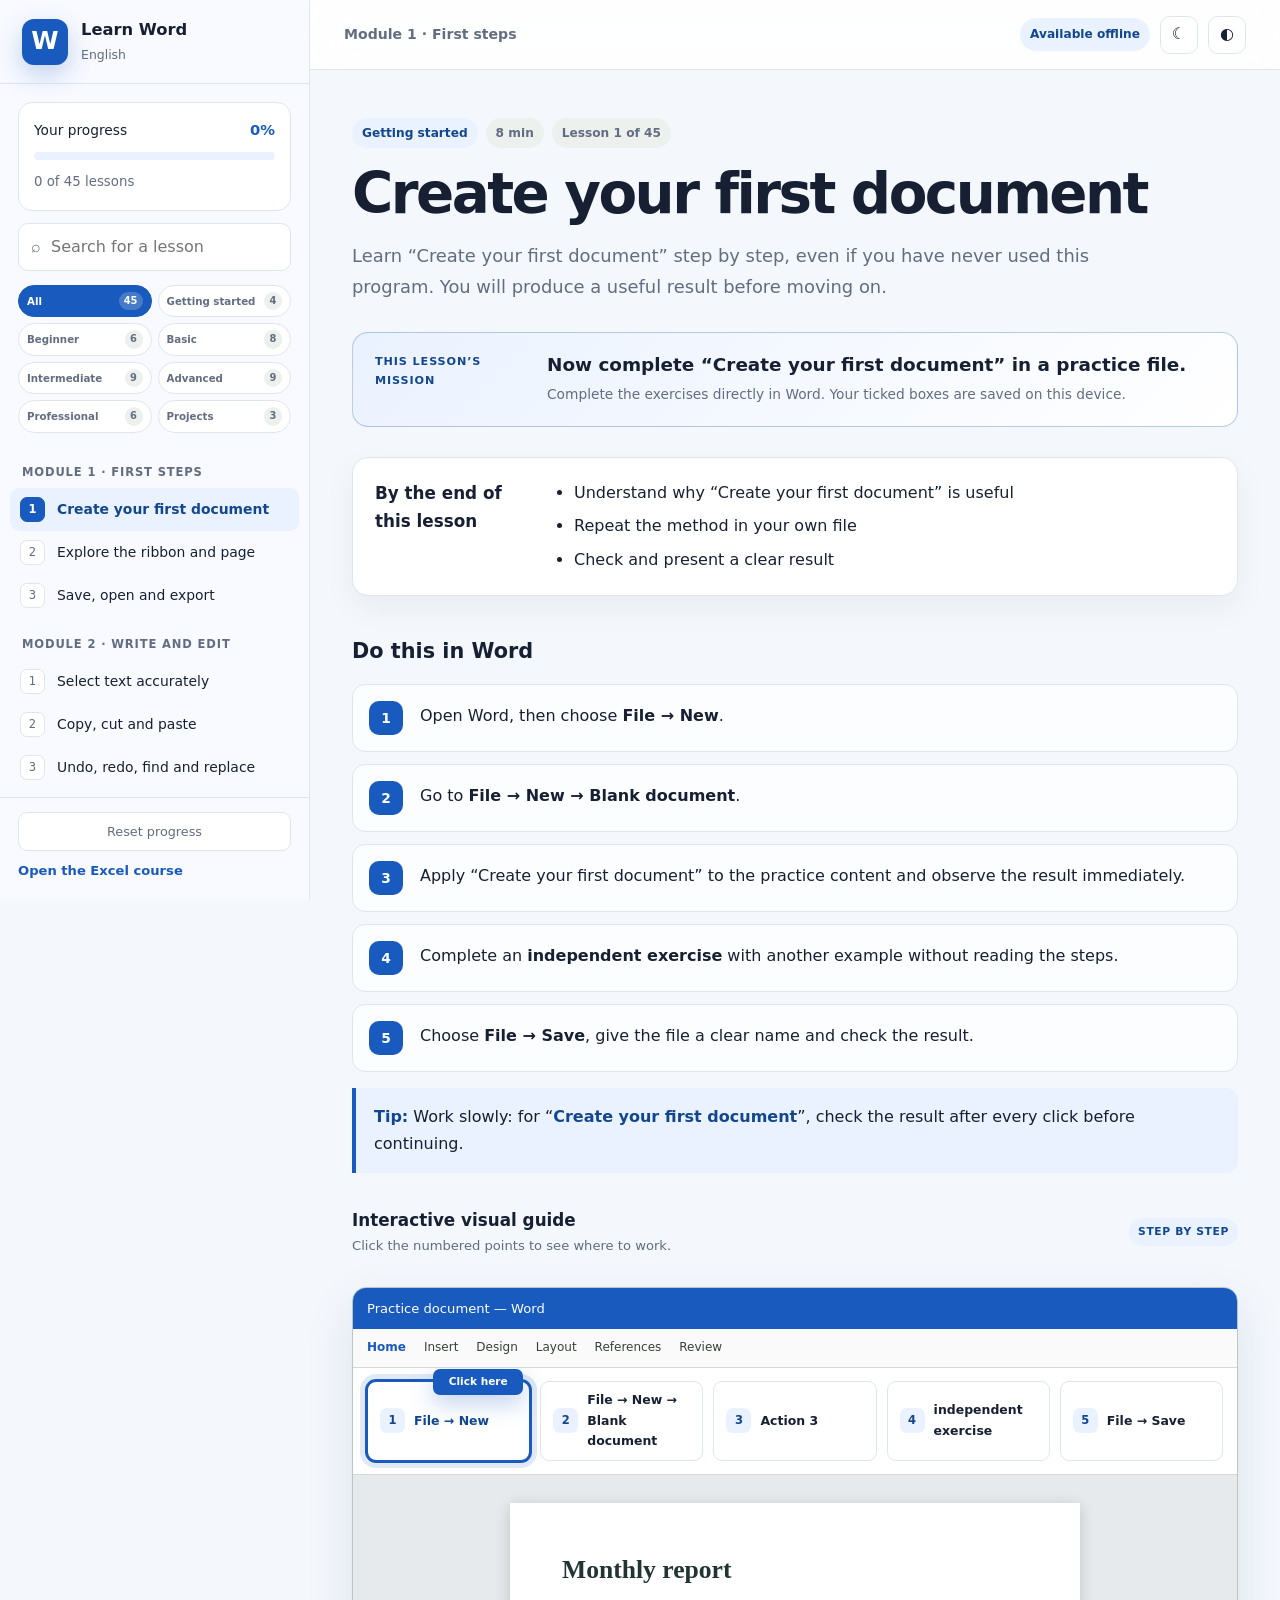
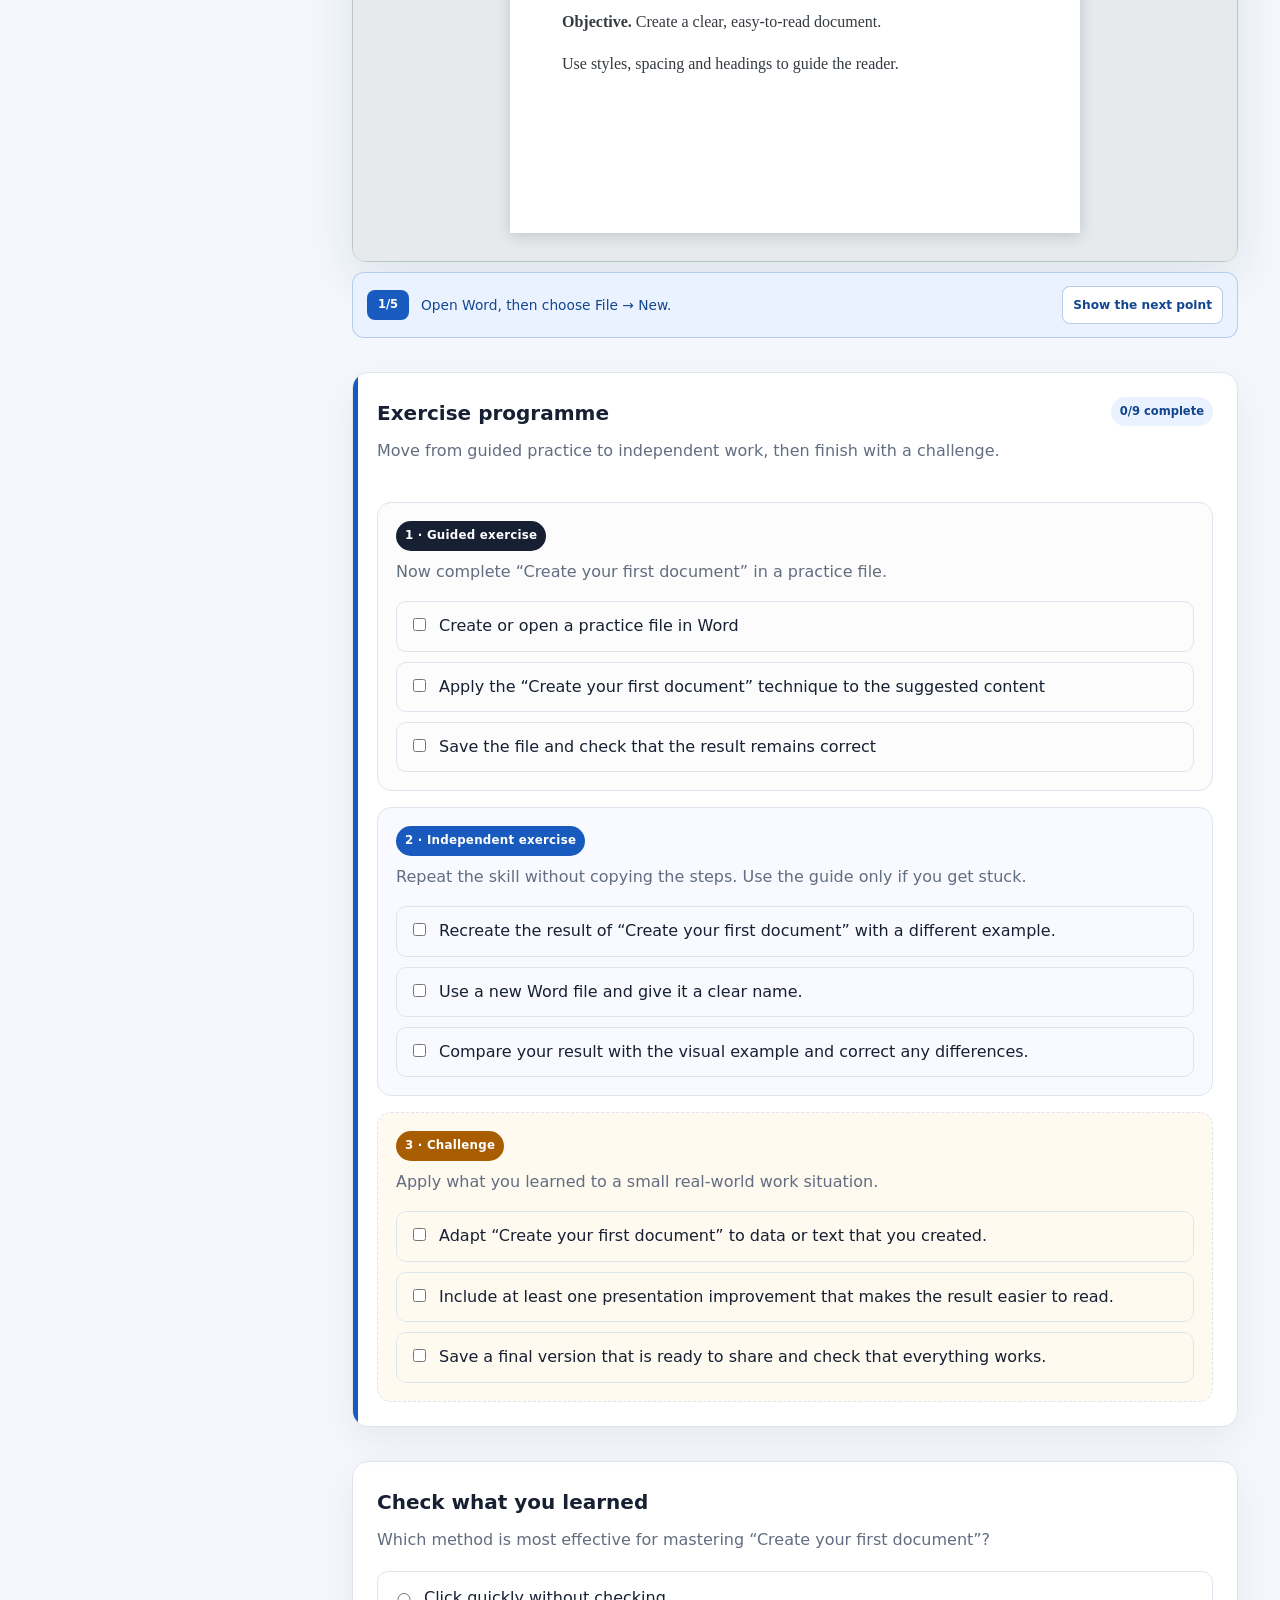
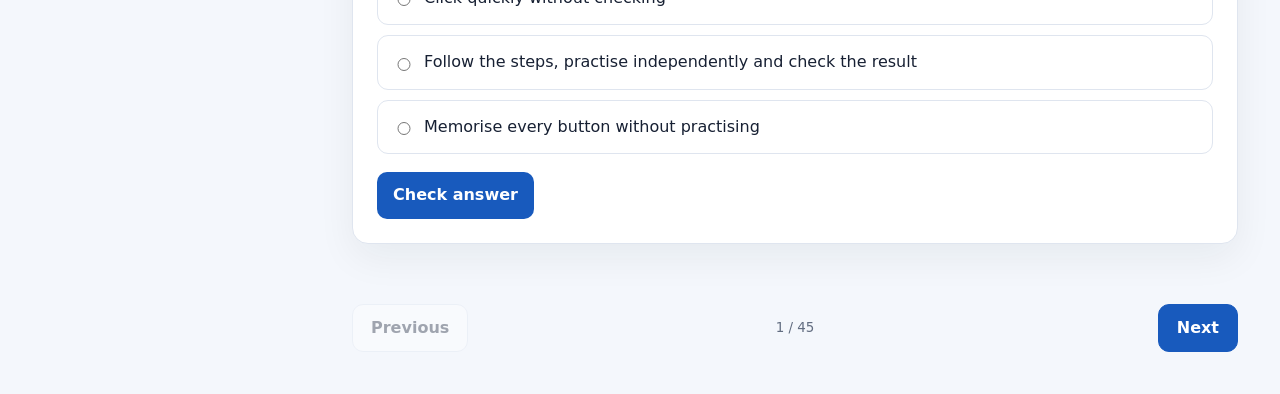
==== en-GB/index.html @ 39ace787 "Publier la formation Word multilingue sur GitHub Pages" ====
<!doctype html>
<html lang="en-GB" data-theme="word">
<head>
  <meta charset="utf-8">
  <meta name="viewport" content="width=device-width, initial-scale=1">
  <meta name="description" content="A complete interactive Microsoft Word course, from first steps to professional projects, in English.">
  <meta name="theme-color" content="#185abd">
  <title>Learn Word — Complete interactive course</title>
  <script>try{document.documentElement.dataset.colorScheme=localStorage.getItem('office-academy-color-scheme')||(matchMedia('(prefers-color-scheme: dark)').matches?'dark':'light')}catch{document.documentElement.dataset.colorScheme='light'}</script>
  <link rel="icon" type="image/svg+xml" href="data:image/svg+xml,%3Csvg xmlns='http://www.w3.org/2000/svg' viewBox='0 0 64 64'%3E%3Crect width='64' height='64' rx='14' fill='%23185abd'/%3E%3Cpath fill='white' d='M13 14h28v8h10v28H13V14zm9 10 4 17h6l3-11 3 11h6l4-17h-6l-2 11-3-11h-5l-3 11-2-11h-5z'/%3E%3C/svg%3E">
  <link rel="stylesheet" href="styles.css">
</head>
<body>
  <div class="app-shell">
    <aside class="sidebar" id="sidebar" aria-label="Course content">
      <div class="brand">
        <div class="brand-mark" aria-hidden="true">W</div>
        <div><strong>Learn Word</strong><span>English</span></div>
      </div>
      <div class="progress-card">
        <div class="progress-copy"><span>Your progress</span><strong id="progressText">0%</strong></div>
        <div class="progress-track"><span id="progressBar"></span></div>
        <small id="progressCount">0 of 45 lessons</small>
      </div>
      <label class="search-box">
        <span aria-hidden="true">⌕</span>
        <input id="lessonSearch" type="search" placeholder="Search for a lesson" autocomplete="off">
      </label>
      <div class="level-filter" id="levelFilter" aria-label="Filter lessons by level"></div>
      <nav id="courseNav" class="course-nav"></nav>
      <div class="sidebar-footer">
        <button id="resetProgress" class="ghost-button" type="button">Reset progress</button>
        <a href="https://apprendre-excel-multilingue.vercel.app">Open the Excel course</a>
      </div>
    </aside>

    <main class="main">
      <header class="topbar">
        <button id="menuButton" class="icon-button menu-button" type="button" aria-label="Open menu" aria-expanded="false">☰</button>
        <div class="crumb" id="crumb">Module 1</div>
        <div class="top-actions">
          <span class="offline-pill">Available offline</span>
          <button id="themeButton" class="icon-button" type="button" aria-label="Turn on dark mode" title="Turn on dark mode">☾</button>
          <button id="focusButton" class="icon-button" type="button" aria-label="Focus mode" title="Focus mode">◐</button>
        </div>
      </header>

      <article id="lesson" class="lesson" tabindex="-1"></article>

      <footer class="lesson-footer">
        <button id="prevButton" class="nav-button secondary" type="button">Previous</button>
        <div class="lesson-position" id="lessonPosition">1 / 45</div>
        <button id="nextButton" class="nav-button primary" type="button">Next</button>
      </footer>
    </main>
  </div>

  <div class="scrim" id="scrim"></div>
  <dialog id="imageDialog" class="image-dialog">
    <button id="closeImage" class="dialog-close" type="button" aria-label="Close">×</button>
    <img id="dialogImage" alt="">
    <p id="dialogCaption"></p>
  </dialog>
  <div id="toast" class="toast" role="status" aria-live="polite"></div>

  <script src="ui.js"></script>
  <script src="course-data.js"></script>
  <script src="app.js"></script>
</body>
</html>
---- en-GB/styles.css ----
:root {
  --accent: #107c41;
  --accent-dark: #0b5d31;
  --accent-soft: #e9f6ef;
  --accent-rgb: 16, 124, 65;
  --ink: #17211b;
  --muted: #647067;
  --line: #dde5df;
  --paper: #ffffff;
  --canvas: #f3f7f4;
  --sidebar: #f8faf8;
  --danger: #b42318;
  --warning: #a15c00;
  --shadow: 0 18px 50px rgba(24, 48, 32, .10);
}

html[data-theme="word"] {
  --accent: #185abd;
  --accent-dark: #12478f;
  --accent-soft: #eaf2ff;
  --accent-rgb: 24, 90, 189;
  --ink: #172033;
  --muted: #626d81;
  --line: #dfe5ef;
  --canvas: #f4f7fc;
  --sidebar: #f8faff;
  --shadow: 0 18px 50px rgba(24, 55, 96, .10);
}

html[data-color-scheme="dark"] {
  color-scheme: dark;
  --accent: #35c77a;
  --accent-dark: #8aefb6;
  --accent-soft: #173b28;
  --accent-rgb: 53, 199, 122;
  --ink: #f2f8f4;
  --muted: #b8c8be;
  --line: #35483c;
  --paper: #17221b;
  --canvas: #0c1410;
  --sidebar: #111b15;
  --danger: #ff958d;
  --warning: #ffc56f;
  --shadow: 0 18px 50px rgba(0, 0, 0, .34);
}

html[data-theme="word"][data-color-scheme="dark"] {
  --accent: #69a8ff;
  --accent-dark: #b6d4ff;
  --accent-soft: #172f52;
  --accent-rgb: 105, 168, 255;
  --ink: #f4f7ff;
  --muted: #bdc8dc;
  --line: #354158;
  --paper: #171e2b;
  --canvas: #0c111b;
  --sidebar: #111725;
}

* { box-sizing: border-box; }
html { font-size: 16px; scroll-behavior: smooth; }
body {
  margin: 0;
  color: var(--ink);
  background: var(--canvas);
  font: 400 1rem/1.65 "Segoe UI", system-ui, -apple-system, sans-serif;
}
button, input { font: inherit; }
button, a { -webkit-tap-highlight-color: transparent; }
button:focus-visible, a:focus-visible, input:focus-visible, [tabindex]:focus-visible {
  outline: 3px solid rgba(var(--accent-rgb), .28);
  outline-offset: 3px;
}

.app-shell { min-height: 100vh; display: block; }
.sidebar {
  position: fixed; inset: 0 auto 0 0; z-index: 30;
  width: 310px; display: flex; flex-direction: column;
  border-right: 1px solid var(--line); background: var(--sidebar);
}
.brand { height: 84px; padding: 18px 22px; display: flex; align-items: center; gap: 13px; border-bottom: 1px solid var(--line); }
.brand-mark { width: 46px; height: 46px; border-radius: 12px; display: grid; place-items: center; color: #fff; background: var(--accent); font-size: 1.55rem; font-weight: 800; box-shadow: 0 10px 26px rgba(var(--accent-rgb), .24); }
.brand strong, .brand span { display: block; }
.brand strong { font-size: 1.02rem; }
.brand span { margin-top: 1px; color: var(--muted); font-size: .78rem; }
.progress-card { margin: 18px 18px 12px; padding: 15px; border: 1px solid var(--line); border-radius: 14px; background: var(--paper); }
.progress-copy { display: flex; align-items: center; justify-content: space-between; gap: 12px; font-size: .86rem; }
.progress-copy strong { color: var(--accent); font-size: .92rem; }
.progress-track { height: 8px; overflow: hidden; margin: 10px 0 8px; border-radius: 999px; background: var(--accent-soft); }
.progress-track span { display: block; width: 0; height: 100%; border-radius: inherit; background: linear-gradient(90deg, var(--accent), #4cc681); transition: width .35s ease; }
html[data-theme="word"] .progress-track span { background: linear-gradient(90deg, var(--accent), #5aa3ff); }
.progress-card small { color: var(--muted); }
.search-box { margin: 0 18px 12px; display: flex; align-items: center; gap: 8px; padding: 9px 12px; border: 1px solid var(--line); border-radius: 10px; background: var(--paper); color: var(--muted); }
.search-box:focus-within { border-color: var(--accent); box-shadow: 0 0 0 3px rgba(var(--accent-rgb), .10); }
.search-box input { min-width: 0; width: 100%; border: 0; outline: 0; background: transparent; color: var(--ink); }
.level-filter { flex: 0 0 auto; display: grid; grid-template-columns: repeat(2, minmax(0, 1fr)); gap: 6px; margin: 0 18px 10px; padding: 2px 0 6px; }
.level-chip { min-width: 0; display: inline-flex; align-items: center; justify-content: space-between; gap: 5px; padding: 6px 8px; border: 1px solid var(--line); border-radius: 999px; background: var(--paper); color: var(--muted); cursor: pointer; font-size: .64rem; font-weight: 800; white-space: nowrap; }
.level-chip span { min-width: 18px; padding: 1px 5px; border-radius: 999px; background: #edf1ee; text-align: center; font-size: .62rem; }
.level-chip.active { border-color: var(--accent); background: var(--accent); color: #fff; }
.level-chip.active span { background: rgba(255,255,255,.2); color: #fff; }
.course-nav { flex: 1 1 auto; min-height: 0; overflow-y: auto; padding: 0 10px 20px; scrollbar-width: thin; }
.module-group { margin: 6px 0 10px; }
.module-title { padding: 8px 12px 6px; color: var(--muted); font-size: .72rem; font-weight: 800; letter-spacing: .075em; text-transform: uppercase; }
.lesson-link { width: 100%; display: grid; grid-template-columns: 28px 1fr auto; align-items: center; gap: 9px; padding: 9px 10px; border: 0; border-radius: 9px; background: transparent; color: var(--ink); cursor: pointer; text-align: left; font-size: .87rem; }
.lesson-link:hover { background: rgba(var(--accent-rgb), .07); }
.lesson-link.active { background: var(--accent-soft); color: var(--accent-dark); font-weight: 700; }
.lesson-num { width: 25px; height: 25px; display: grid; place-items: center; border: 1px solid var(--line); border-radius: 7px; background: var(--paper); color: var(--muted); font-size: .72rem; }
.lesson-link.active .lesson-num { border-color: var(--accent); background: var(--accent); color: #fff; }
.lesson-check { color: var(--accent); font-weight: 800; }
.sidebar-footer { margin-top: auto; padding: 14px 18px 18px; display: grid; gap: 9px; border-top: 1px solid var(--line); background: var(--sidebar); }
.sidebar-footer a { color: var(--accent); font-size: .82rem; font-weight: 700; text-decoration: none; }
.ghost-button { width: 100%; padding: 8px 10px; border: 1px solid var(--line); border-radius: 9px; background: var(--paper); color: var(--muted); cursor: pointer; font-size: .8rem; }
.ghost-button:hover { color: var(--danger); border-color: #f2bbb6; }

.main { min-width: 0; margin-left: 310px; }
.topbar { position: sticky; top: 0; z-index: 20; height: 70px; display: flex; align-items: center; justify-content: space-between; padding: 0 34px; border-bottom: 1px solid rgba(221,229,223,.9); background: rgba(255,255,255,.88); backdrop-filter: blur(18px); }
.crumb { color: var(--muted); font-size: .88rem; font-weight: 700; }
.top-actions { display: flex; align-items: center; gap: 10px; }
.offline-pill { padding: 6px 10px; border-radius: 999px; color: var(--accent-dark); background: var(--accent-soft); font-size: .76rem; font-weight: 700; }
.icon-button { width: 38px; height: 38px; display: grid; place-items: center; border: 1px solid var(--line); border-radius: 10px; background: var(--paper); color: var(--ink); cursor: pointer; }
.menu-button { display: none; }

.lesson { max-width: 980px; min-height: calc(100vh - 160px); margin: 0 auto; padding: 48px 42px 60px; }
.eyebrow { display: flex; flex-wrap: wrap; align-items: center; gap: 8px; margin-bottom: 16px; }
.tag { display: inline-flex; align-items: center; padding: 5px 10px; border-radius: 999px; background: var(--accent-soft); color: var(--accent-dark); font-size: .76rem; font-weight: 800; }
.tag.neutral { background: #edf1ee; color: var(--muted); }
.lesson h1 { max-width: 800px; margin: 0 0 16px; font-size: clamp(2rem, 4.4vw, 3.65rem); line-height: 1.06; letter-spacing: -.045em; }
.lead { max-width: 780px; margin: 0 0 30px; color: var(--muted); font-size: 1.12rem; line-height: 1.75; }
.mission-card { display: grid; grid-template-columns: 150px 1fr; gap: 22px; align-items: start; margin: 22px 0 30px; padding: 20px 22px; border: 1px solid rgba(var(--accent-rgb), .3); border-radius: 16px; background: linear-gradient(135deg, var(--accent-soft), #fff); }
.mission-card > span { color: var(--accent-dark); font-size: .7rem; font-weight: 900; letter-spacing: .08em; }
.mission-card h2 { margin: 0 0 5px; font-size: 1.15rem; line-height: 1.35; }
.mission-card p { margin: 0; color: var(--muted); font-size: .86rem; }
.learning-card { display: grid; grid-template-columns: 155px 1fr; gap: 24px; margin: 30px 0; padding: 22px; border: 1px solid var(--line); border-radius: 16px; background: var(--paper); box-shadow: 0 12px 32px rgba(20,40,26,.05); }
.learning-card h2, .section-title { margin: 0; font-size: 1.05rem; }
.learning-card ul { margin: 0; padding-left: 20px; }
.learning-card li + li { margin-top: 7px; }
.section { margin-top: 38px; }
.section-title { margin-bottom: 16px; font-size: 1.3rem; }
.steps { display: grid; gap: 12px; }
.step { display: grid; grid-template-columns: 38px 1fr; gap: 13px; align-items: start; padding: 16px; border: 1px solid var(--line); border-radius: 13px; background: rgba(255,255,255,.72); }
.step-number { width: 34px; height: 34px; display: grid; place-items: center; border-radius: 10px; background: var(--accent); color: #fff; font-size: .86rem; font-weight: 800; }
.step p { margin: 2px 0 0; }
.tip { margin-top: 16px; padding: 16px 18px; border-left: 4px solid var(--accent); border-radius: 0 12px 12px 0; background: var(--accent-soft); }
.tip strong { color: var(--accent-dark); }
kbd, code { border-radius: 6px; font-family: Consolas, monospace; font-size: .9em; }
kbd { padding: 3px 7px; border: 1px solid #cfd7d1; border-bottom-width: 2px; background: #fff; }
code { padding: 2px 6px; background: rgba(var(--accent-rgb), .09); color: var(--accent-dark); }

.real-shot { margin: 34px 0 8px; border: 1px solid var(--line); border-radius: 16px; overflow: hidden; background: var(--paper); box-shadow: var(--shadow); }
.shot-header { display: flex; align-items: center; justify-content: space-between; gap: 12px; padding: 12px 15px; border-bottom: 1px solid var(--line); background: #f8faf8; }
.shot-header strong { font-size: .88rem; }
.shot-header span { color: var(--muted); font-size: .72rem; }
.real-shot button { width: 100%; display: block; padding: 24px; border: 0; background: #fff; cursor: zoom-in; }
.real-shot img { display: block; max-width: 100%; max-height: 510px; margin: 0 auto; object-fit: contain; }
.real-shot figcaption { padding: 12px 16px 15px; border-top: 1px solid var(--line); color: var(--muted); font-size: .78rem; }
.real-shot figcaption a { color: var(--accent); }

.office-preview { margin: 30px 0 0; overflow: hidden; border: 1px solid #bcc8bf; border-radius: 14px; background: #fff; box-shadow: var(--shadow); }
.guided-block { margin-top: 34px; }
.guide-heading { display: flex; align-items: center; justify-content: space-between; gap: 16px; margin-bottom: 10px; }
.guide-heading strong, .guide-heading span { display: block; }
.guide-heading strong { font-size: 1.05rem; }
.guide-heading div > span { color: var(--muted); font-size: .82rem; }
.live-badge { flex: 0 0 auto; padding: 5px 9px; border-radius: 999px; background: var(--accent-soft); color: var(--accent-dark); font-size: .67rem; font-weight: 900; letter-spacing: .06em; }
.preview-titlebar { padding: 10px 14px; color: #fff; background: var(--accent); font-size: .82rem; }
.preview-ribbon { display: flex; gap: 18px; padding: 9px 14px; border-bottom: 1px solid #d4d9d5; background: #fafafa; color: #364239; font-size: .75rem; }
.preview-ribbon strong { color: var(--accent); }
.guided-actions { display: flex; gap: 10px; padding: 13px 14px; overflow-x: auto; border-bottom: 1px solid #d4d9d5; background: #fff; }
.guided-actions .guide-target { position: relative; flex: 1 0 150px; min-height: 48px; display: flex; align-items: center; gap: 9px; padding: 8px 12px; border: 1px solid var(--line); border-radius: 9px; background: #fff; color: var(--ink); cursor: pointer; font-size: .78rem; font-weight: 700; text-align: left; }
.guided-actions .guide-target > span { width: 25px; height: 25px; flex: 0 0 auto; display: grid; place-items: center; border-radius: 7px; background: var(--accent-soft); color: var(--accent-dark); font-size: .72rem; font-weight: 900; }
.guide-target.guide-active { z-index: 2; color: var(--accent-dark); font-weight: 900; }
.guide-target.guide-active::before { content: ""; position: absolute; inset: -3px; border: 3px solid var(--accent); border-radius: 11px; box-shadow: 0 0 0 5px rgba(var(--accent-rgb), .13); animation: guidePulse 1.25s ease-in-out infinite; }
.guide-target.guide-active::after { content: attr(data-click-label); position: absolute; z-index: 5; right: 6px; top: -13px; min-width: 76px; padding: 4px 7px; border-radius: 7px; background: var(--accent); color: #fff; font-size: .66rem; font-weight: 800; text-align: center; white-space: nowrap; box-shadow: 0 8px 24px rgba(var(--accent-rgb), .28); }
@keyframes guidePulse { 50% { box-shadow: 0 0 0 10px rgba(var(--accent-rgb), .05); } }
.click-coach { display: grid; grid-template-columns: auto 1fr auto; align-items: center; gap: 12px; margin-top: 10px; padding: 13px 14px; border: 1px solid rgba(var(--accent-rgb), .24); border-radius: 12px; background: var(--accent-soft); }
.coach-count { width: 42px; height: 30px; display: grid; place-items: center; border-radius: 8px; background: var(--accent); color: #fff; font-size: .72rem; font-weight: 900; }
.click-coach p { margin: 0; color: var(--accent-dark); font-size: .86rem; }
.click-coach button { padding: 8px 10px; border: 1px solid rgba(var(--accent-rgb), .3); border-radius: 8px; background: #fff; color: var(--accent-dark); cursor: pointer; font-size: .76rem; font-weight: 800; }
.sheet { display: grid; grid-template-columns: 38px repeat(5, minmax(88px, 1fr)); overflow-x: auto; }
.scene { min-height: 205px; background: #fff; }
.formula-bar { display: grid; grid-template-columns: 42px 1fr; gap: 8px; align-items: center; padding: 8px 12px; border-bottom: 1px solid #dbe2dd; background: #f7f8f7; font: .76rem Consolas, monospace; }
.formula-bar b { color: var(--accent); font-style: italic; }
.chart-scene { padding: 24px; background: linear-gradient(180deg, #fff, #f5f8f6); }
.kpi-row { display: grid; grid-template-columns: repeat(3, 1fr); gap: 10px; margin-bottom: 20px; }
.kpi-row span { padding: 10px; border: 1px solid var(--line); border-radius: 9px; color: var(--muted); font-size: .7rem; }
.kpi-row b { display: block; color: var(--ink); font-size: 1.1rem; }
.mini-chart { height: 110px; display: flex; align-items: end; gap: 14px; padding: 8px 16px 0; border-left: 1px solid #cdd6cf; border-bottom: 1px solid #cdd6cf; }
.mini-chart i { flex: 1; max-width: 70px; border-radius: 6px 6px 0 0; background: linear-gradient(180deg, #4fc17b, var(--accent)); }
.pivot-scene { display: grid; grid-template-columns: 1fr 180px; gap: 20px; padding: 22px; background: #f7f9f7; }
.pivot-grid { display: grid; grid-template-columns: 1fr auto; border: 1px solid var(--line); background: #fff; }
.pivot-grid > * { padding: 8px 10px; border-right: 1px solid var(--line); border-bottom: 1px solid var(--line); font-size: .78rem; }
.pivot-grid b { background: var(--accent-soft); color: var(--accent-dark); }
.field-list, .query-steps { display: grid; align-content: start; gap: 7px; padding: 12px; border: 1px solid var(--line); border-radius: 8px; background: #fff; font-size: .72rem; }
.field-list span, .query-steps span { padding: 5px 7px; border-radius: 5px; background: #f1f4f2; }
.data-scene { display: grid; grid-template-columns: 170px 1fr; }
.data-scene .query-steps { border-width: 0 1px 0 0; border-radius: 0; }
.query-steps .active { background: var(--accent-soft); color: var(--accent-dark); font-weight: 800; }
.cell { min-height: 39px; display: flex; align-items: center; padding: 6px 9px; border-right: 1px solid #dbe2dd; border-bottom: 1px solid #dbe2dd; font-size: .77rem; white-space: nowrap; }
.cell.head, .cell.rowhead { justify-content: center; background: #f2f4f2; color: #5c665f; font-weight: 700; }
.cell.selected { position: relative; outline: 2px solid var(--accent); outline-offset: -2px; background: var(--accent-soft); }
.word-page-wrap { padding: 28px; background: #e7eaed; }
.word-page { max-width: 570px; min-height: 330px; margin: auto; padding: 46px 52px; box-shadow: 0 3px 14px rgba(0,0,0,.16); background: #fff; }
.word-page h3 { margin: 0 0 18px; color: #233; font-family: Georgia, serif; font-size: 1.6rem; }
.word-page p { color: #343a40; font-family: Georgia, serif; }
.word-page h4 { margin: 12px 0 9px; color: #29384b; }
.toc-page p { display: flex; justify-content: space-between; border-bottom: 1px dotted #8d99a8; font-size: .85rem; }
.toc-page small { color: #66758a; }
.doc-columns { display: grid; grid-template-columns: 1fr 1fr; gap: 20px; }
.image-placeholder { height: 105px; display: grid; place-items: center; border: 1px dashed #7792b5; border-radius: 5px; background: #e8f1fc; color: #40658f; font-size: .78rem; }
.visual-page small { display: block; margin-top: 6px; color: #66758a; font-size: .66rem; }
.doc-table { display: grid; grid-template-columns: 1fr 1fr; border: 1px solid #b8c6d7; font-size: .72rem; }
.doc-table > * { padding: 5px; border: 1px solid #d6dfe9; }
.review-page { position: relative; padding-right: 155px; }
.review-page mark { background: #d9ebff; border-bottom: 2px solid #2674c9; }
.comment-bubble { position: absolute; top: 105px; right: 18px; width: 125px; padding: 9px; border-left: 3px solid #d39b00; background: #fff5c9; color: #4f4531; font-size: .65rem; }
.comment-bubble span, .comment-bubble b { display: block; }
.layout-page { position: relative; padding-top: 60px; padding-bottom: 60px; }
.layout-page header, .layout-page footer { position: absolute; left: 52px; right: 52px; color: #63758c; font: .64rem "Segoe UI", sans-serif; }
.layout-page header { top: 24px; padding-bottom: 6px; border-bottom: 1px solid #cdd6e1; }
.layout-page footer { bottom: 24px; text-align: right; }
.form-page label { display: grid; gap: 4px; margin: 10px 0; color: #334155; font: .72rem "Segoe UI", sans-serif; font-weight: 700; }
.form-page label span { padding: 7px 9px; border: 1px solid #b6c3d3; background: #f8fafc; color: #64748b; font-weight: 400; }

.practice-card, .quiz-card { margin-top: 34px; padding: 24px; border: 1px solid var(--line); border-radius: 16px; background: var(--paper); box-shadow: 0 14px 38px rgba(25,42,31,.06); }
.practice-card { position: relative; overflow: hidden; }
.practice-card::before { content: ""; position: absolute; inset: 0 auto 0 0; width: 5px; background: var(--accent); }
.practice-card h2, .quiz-card h2 { margin: 0 0 8px; font-size: 1.25rem; }
.practice-heading { display: flex; align-items: start; justify-content: space-between; gap: 16px; }
.practice-heading p { margin-bottom: 0; }
.practice-heading > strong { flex: 0 0 auto; padding: 5px 9px; border-radius: 999px; background: var(--accent-soft); color: var(--accent-dark); font-size: .72rem; }
.practice-card p, .quiz-card > p { margin: 0 0 16px; color: var(--muted); }
.exercise-program { display: grid; gap: 16px; margin-top: 22px; }
.exercise-group { padding: 18px; border: 1px solid var(--line); border-radius: 14px; background: #fbfcfb; }
.exercise-group.independent { background: color-mix(in srgb, var(--accent-soft) 35%, white); }
.exercise-group.challenge { border-style: dashed; background: #fffaf0; }
.exercise-group.project { border-color: rgba(var(--accent-rgb), .38); background: linear-gradient(135deg, #fff, var(--accent-soft)); }
.exercise-label { display: inline-flex; margin-bottom: 8px; padding: 5px 9px; border-radius: 999px; background: var(--ink); color: #fff; font-size: .74rem; font-weight: 900; letter-spacing: .02em; }
.exercise-group.independent .exercise-label { background: var(--accent); }
.exercise-group.challenge .exercise-label { background: #a85d00; }
.exercise-group.project .exercise-label { background: var(--accent-dark); }
.exercise-group > p { margin: 0; color: var(--muted); }
.task-list { display: grid; gap: 10px; margin-top: 16px; }
.task-list label { display: flex; align-items: flex-start; gap: 10px; padding: 11px 12px; border: 1px solid var(--line); border-radius: 10px; cursor: pointer; }
.task-list input { margin-top: 5px; accent-color: var(--accent); }
.task-list label:has(input:checked) { border-color: rgba(var(--accent-rgb), .35); background: var(--accent-soft); }
.quiz-options { display: grid; gap: 10px; margin: 18px 0; }
.quiz-option { display: grid; grid-template-columns: 22px 1fr; gap: 10px; align-items: center; padding: 13px 14px; border: 1px solid var(--line); border-radius: 11px; cursor: pointer; }
.quiz-option:hover { border-color: rgba(var(--accent-rgb), .45); }
.quiz-option:has(input:checked) { border-color: var(--accent); background: var(--accent-soft); }
.quiz-option input { accent-color: var(--accent); }
.quiz-result { display: none; margin-top: 14px; padding: 13px 15px; border-radius: 10px; }
.quiz-result.show { display: block; }
.quiz-result.correct { background: #e8f7ef; color: #126337; }
.quiz-result.wrong { background: #fff1f0; color: #9b2017; }
.action-button { min-height: 44px; padding: 10px 16px; border: 0; border-radius: 10px; background: var(--accent); color: #fff; cursor: pointer; font-weight: 800; }
.action-button:hover { background: var(--accent-dark); }
.action-button:disabled { cursor: not-allowed; opacity: .45; }
.completion-banner { display: none; align-items: center; gap: 12px; margin-top: 18px; padding: 14px 16px; border: 1px solid rgba(var(--accent-rgb), .25); border-radius: 12px; background: var(--accent-soft); color: var(--accent-dark); font-weight: 700; }
.completion-banner.show { display: flex; }
.course-finish { margin-top: 24px; padding: 22px; display: grid; grid-template-columns: 54px 1fr; gap: 16px; align-items: start; border: 1px solid var(--line); border-radius: 16px; background: #fff; box-shadow: 0 14px 38px rgba(25,42,31,.06); }
.course-finish.complete { border-color: rgba(var(--accent-rgb), .35); background: linear-gradient(135deg, #fff, var(--accent-soft)); }
.finish-icon { width: 50px; height: 50px; display: grid; place-items: center; border-radius: 14px; background: var(--accent-soft); color: var(--accent-dark); font-size: 1.35rem; font-weight: 900; }
.course-finish.complete .finish-icon { background: var(--accent); color: #fff; }
.course-finish h2 { margin: 0 0 4px; font-size: 1.35rem; }
.course-finish p { margin: 0 0 14px; color: var(--muted); }

.lesson-footer { max-width: 980px; margin: 0 auto; padding: 0 42px 42px; display: grid; grid-template-columns: 1fr auto 1fr; align-items: center; gap: 14px; }
.lesson-position { color: var(--muted); font-size: .84rem; text-align: center; }
.nav-button { min-height: 46px; padding: 10px 18px; border-radius: 11px; cursor: pointer; font-weight: 800; }
.nav-button.secondary { justify-self: start; border: 1px solid var(--line); background: var(--paper); color: var(--ink); }
.nav-button.primary { justify-self: end; border: 1px solid var(--accent); background: var(--accent); color: #fff; }
.nav-button:disabled { cursor: not-allowed; opacity: .38; }
.toast { position: fixed; right: 22px; bottom: 22px; z-index: 60; max-width: 340px; padding: 12px 16px; border-radius: 11px; background: #17211b; color: #fff; box-shadow: 0 12px 40px rgba(0,0,0,.22); opacity: 0; transform: translateY(14px); pointer-events: none; transition: .25s ease; }
.toast.show { opacity: 1; transform: translateY(0); }
.scrim { display: none; position: fixed; inset: 0; z-index: 25; background: rgba(13,22,16,.48); }
.image-dialog { width: min(960px, calc(100vw - 28px)); max-height: calc(100vh - 28px); padding: 18px; border: 0; border-radius: 16px; box-shadow: 0 30px 90px rgba(0,0,0,.3); }
.image-dialog::backdrop { background: rgba(0,0,0,.72); backdrop-filter: blur(4px); }
.image-dialog img { display: block; max-width: 100%; max-height: calc(100vh - 120px); margin: auto; object-fit: contain; }
.image-dialog p { margin: 12px 36px 0 4px; color: var(--muted); font-size: .86rem; }
.dialog-close { position: absolute; top: 9px; right: 9px; width: 36px; height: 36px; border: 0; border-radius: 50%; background: #18201b; color: #fff; cursor: pointer; font-size: 1.4rem; }

html[data-color-scheme="dark"] .topbar { border-bottom-color: var(--line); background: color-mix(in srgb, var(--canvas) 88%, transparent); }
html[data-color-scheme="dark"] .level-chip span,
html[data-color-scheme="dark"] .tag.neutral { background: #27342c; color: #d3dfd7; }
html[data-color-scheme="dark"] .mission-card { background: linear-gradient(135deg, var(--accent-soft), var(--paper)); }
html[data-color-scheme="dark"] .step { background: var(--paper); }
html[data-color-scheme="dark"] kbd { border-color: #526158; background: #253129; color: #fff; }
html[data-color-scheme="dark"] .shot-header { background: #202c24; }
html[data-color-scheme="dark"] .exercise-group { background: #1c2820; }
html[data-color-scheme="dark"] .exercise-group.independent { background: color-mix(in srgb, var(--accent-soft) 65%, var(--paper)); }
html[data-color-scheme="dark"] .exercise-group.challenge { background: #302719; }
html[data-color-scheme="dark"] .exercise-group.project,
html[data-color-scheme="dark"] .course-finish { background: linear-gradient(135deg, var(--paper), var(--accent-soft)); }
html[data-color-scheme="dark"] .exercise-label { color: #fff; }
html[data-color-scheme="dark"] .action-button:hover { background: var(--accent); filter: brightness(1.12); }
html[data-color-scheme="dark"] .ghost-button:hover { color: #ffaaa3; border-color: #8e4d48; }
html[data-color-scheme="dark"] .office-preview { color: #17211b; }
html[data-color-scheme="dark"] .office-preview .guided-actions .guide-target,
html[data-color-scheme="dark"] .office-preview .kpi-row b { color: #17211b; }
html[data-theme="word"][data-color-scheme="dark"] .office-preview .guided-actions .guide-target,
html[data-theme="word"][data-color-scheme="dark"] .office-preview .kpi-row b { color: #172033; }
html[data-color-scheme="dark"] .completion-banner { color: var(--accent-dark); }
html[data-color-scheme="dark"] .toast { border: 1px solid #435349; background: #050907; color: #fff; }

body.focus-mode .sidebar { transform: translateX(-100%); }
body.focus-mode .main { margin-left: 0; }

@media (max-width: 920px) {
  .app-shell { display: block; }
  .sidebar { transform: translateX(-102%); transition: transform .25s ease; box-shadow: 12px 0 40px rgba(0,0,0,.18); }
  body.menu-open .sidebar { transform: translateX(0); }
  body.menu-open .scrim { display: block; }
  .main { margin-left: 0; }
  .menu-button { display: grid; }
  .topbar { padding: 0 18px; }
  .lesson { padding: 34px 22px 48px; }
  .lesson-footer { padding: 0 22px 30px; }
}

@media (max-width: 620px) {
  .sidebar { width: min(310px, 90vw); }
  .offline-pill { display: none; }
  .lesson h1 { font-size: 2.25rem; }
  .lead { font-size: 1rem; }
  .learning-card { grid-template-columns: 1fr; gap: 10px; padding: 18px; }
  .mission-card { grid-template-columns: 1fr; gap: 7px; padding: 18px; }
  .practice-card, .quiz-card { padding: 19px; }
  .lesson-footer { grid-template-columns: 1fr 1fr; }
  .lesson-position { grid-column: 1 / -1; grid-row: 1; }
  .nav-button.secondary { grid-column: 1; grid-row: 2; }
  .nav-button.primary { grid-column: 2; grid-row: 2; }
  .word-page-wrap { padding: 14px; }
  .word-page { padding: 30px 24px; }
  .layout-page header, .layout-page footer { left: 24px; right: 24px; }
  .doc-columns { grid-template-columns: 1fr; }
  .review-page { padding-right: 24px; padding-bottom: 118px; }
  .comment-bubble { top: auto; right: 24px; bottom: 24px; width: calc(100% - 48px); }
  .pivot-scene, .data-scene { grid-template-columns: 1fr; }
  .data-scene .query-steps { border-width: 0 0 1px; }
  .kpi-row { grid-template-columns: 1fr; }
  .practice-heading { display: grid; }
  .guide-heading { align-items: flex-start; }
  .click-coach { grid-template-columns: auto 1fr; }
  .click-coach button { grid-column: 1 / -1; }
}

@media (prefers-reduced-motion: reduce) {
  *, *::before, *::after { scroll-behavior: auto !important; transition: none !important; }
}
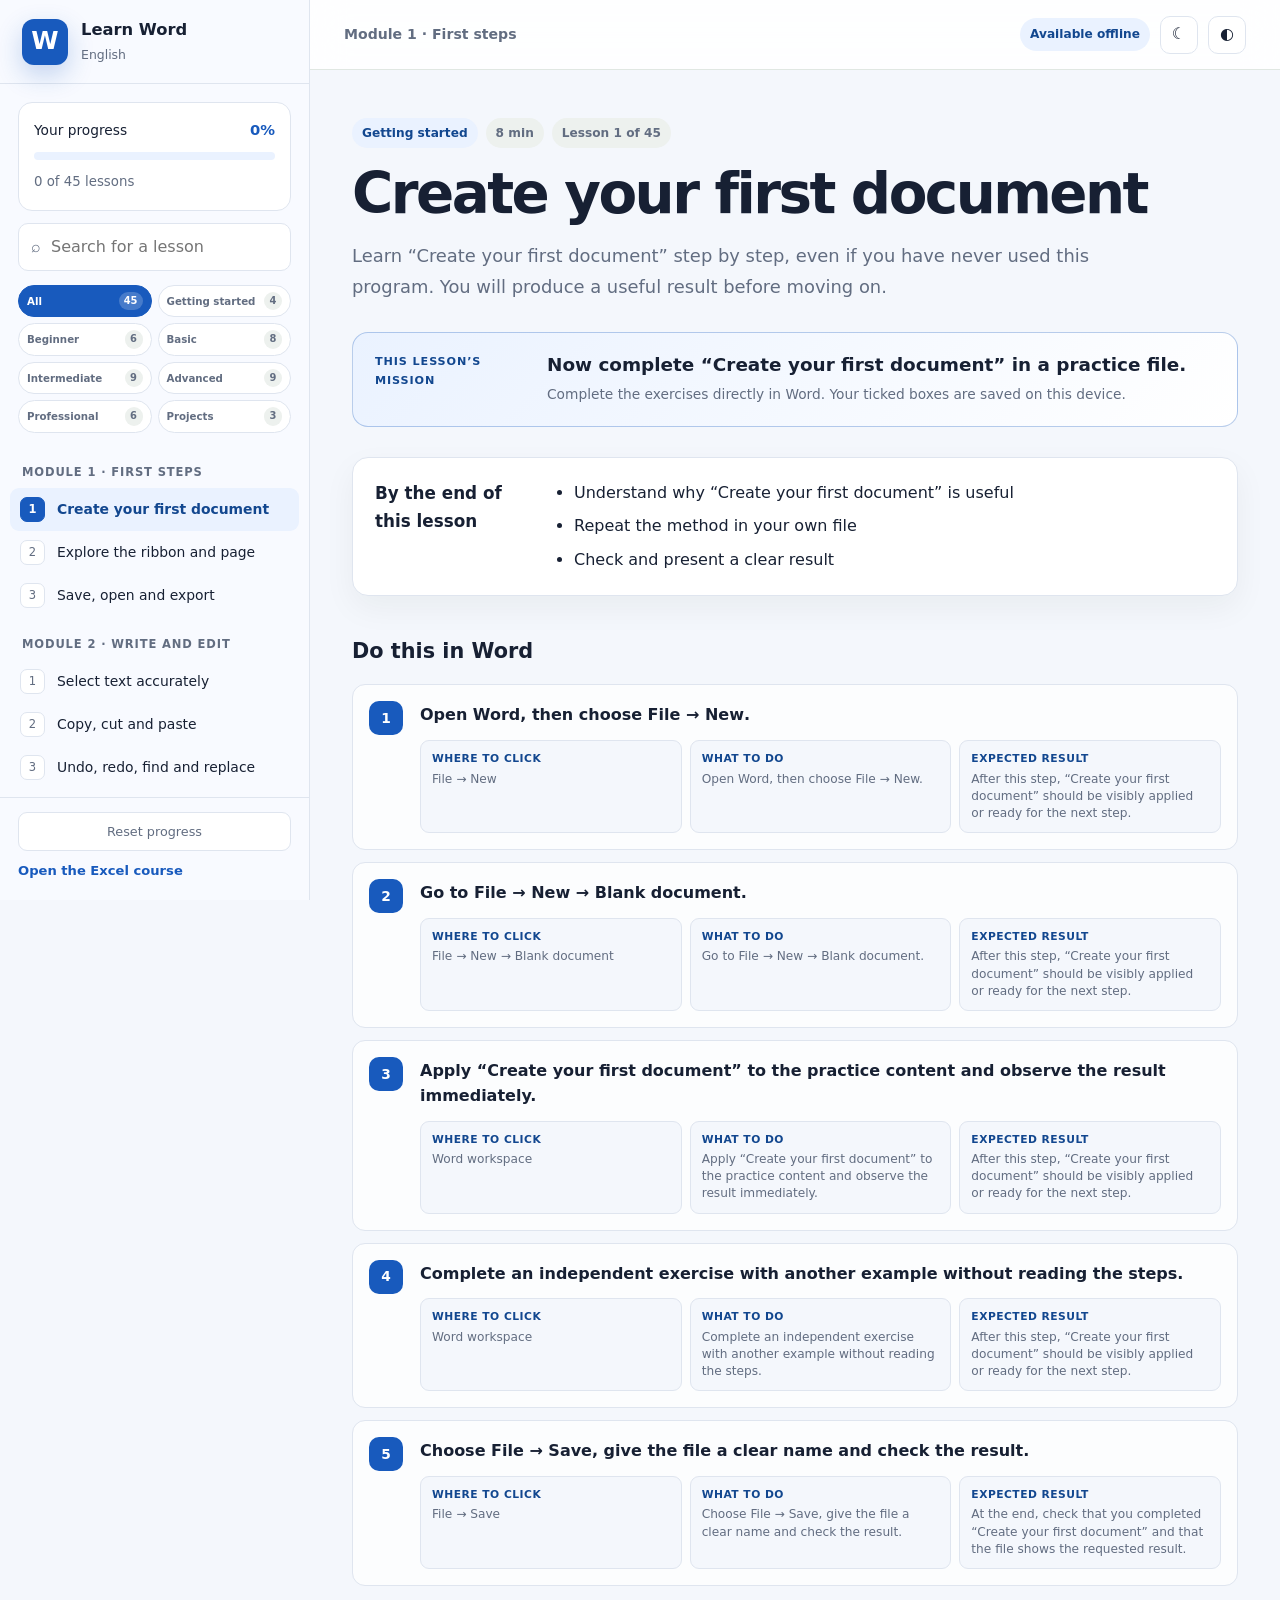
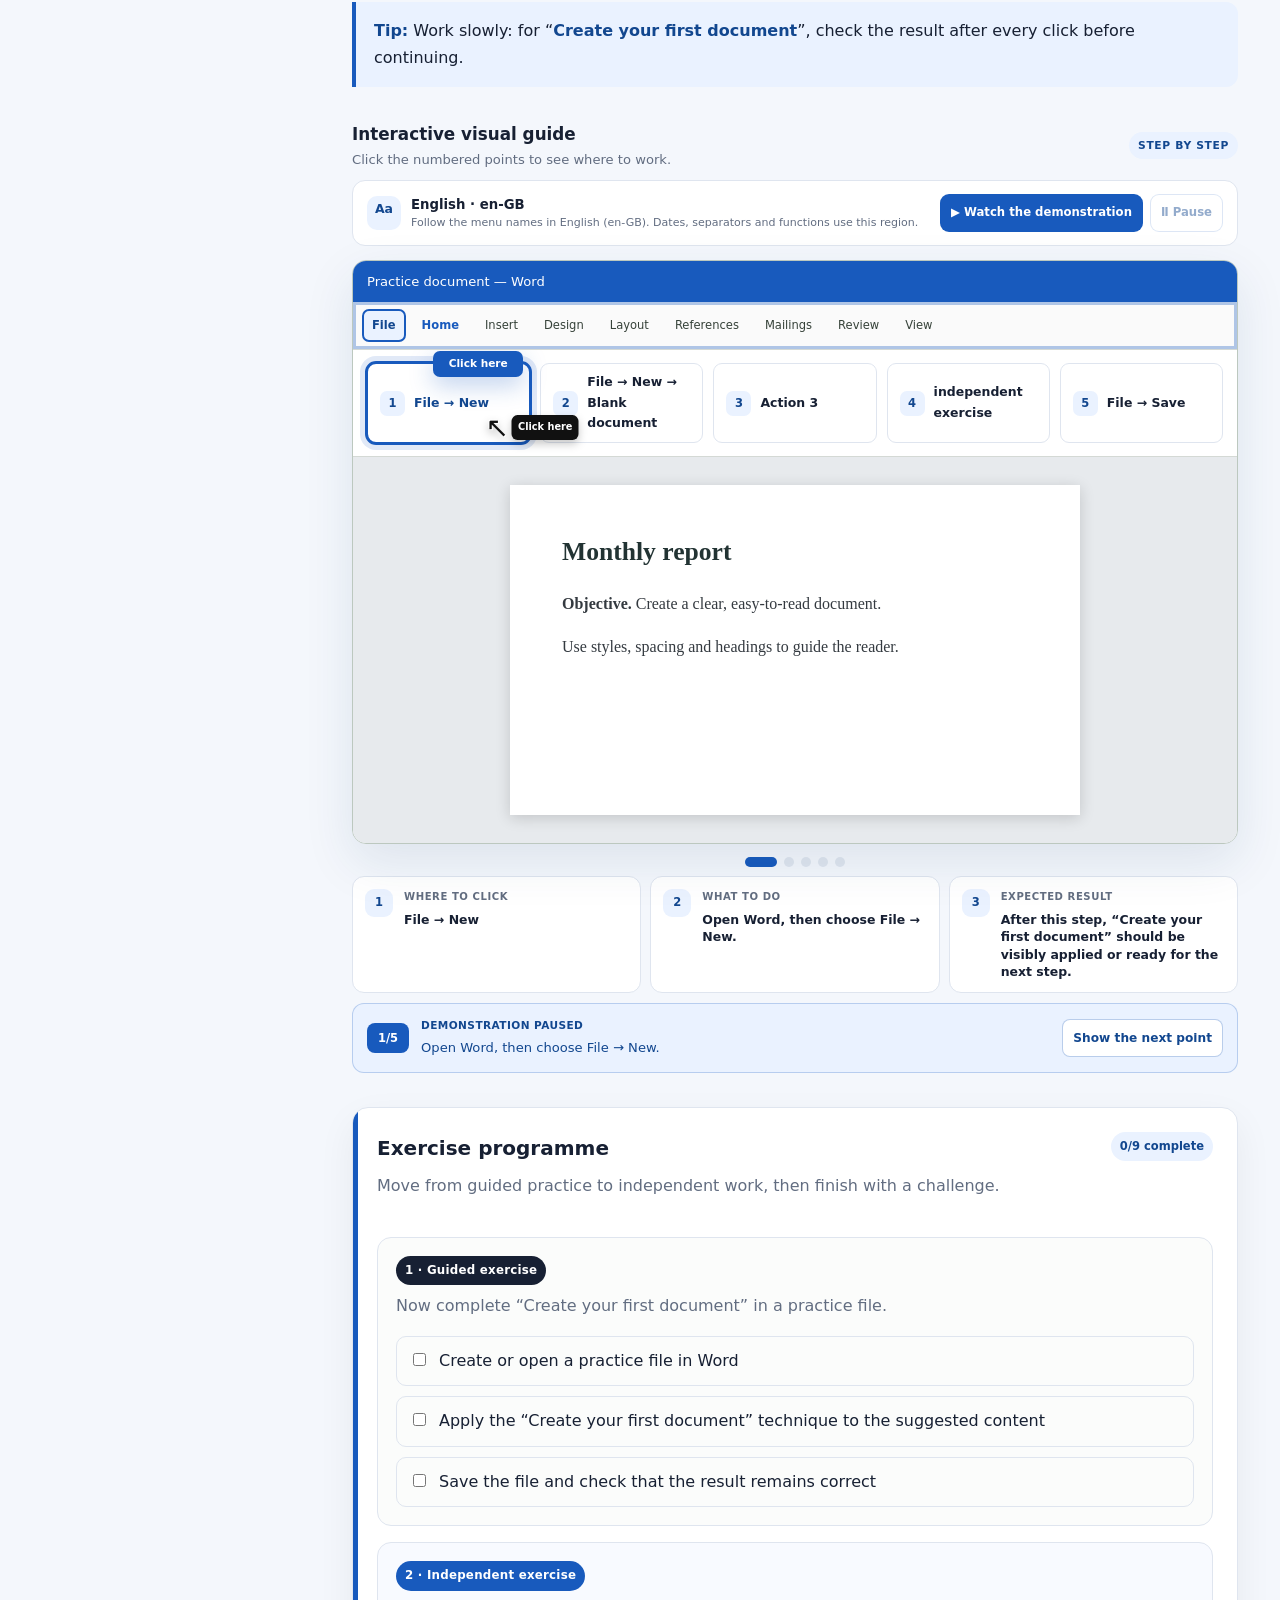
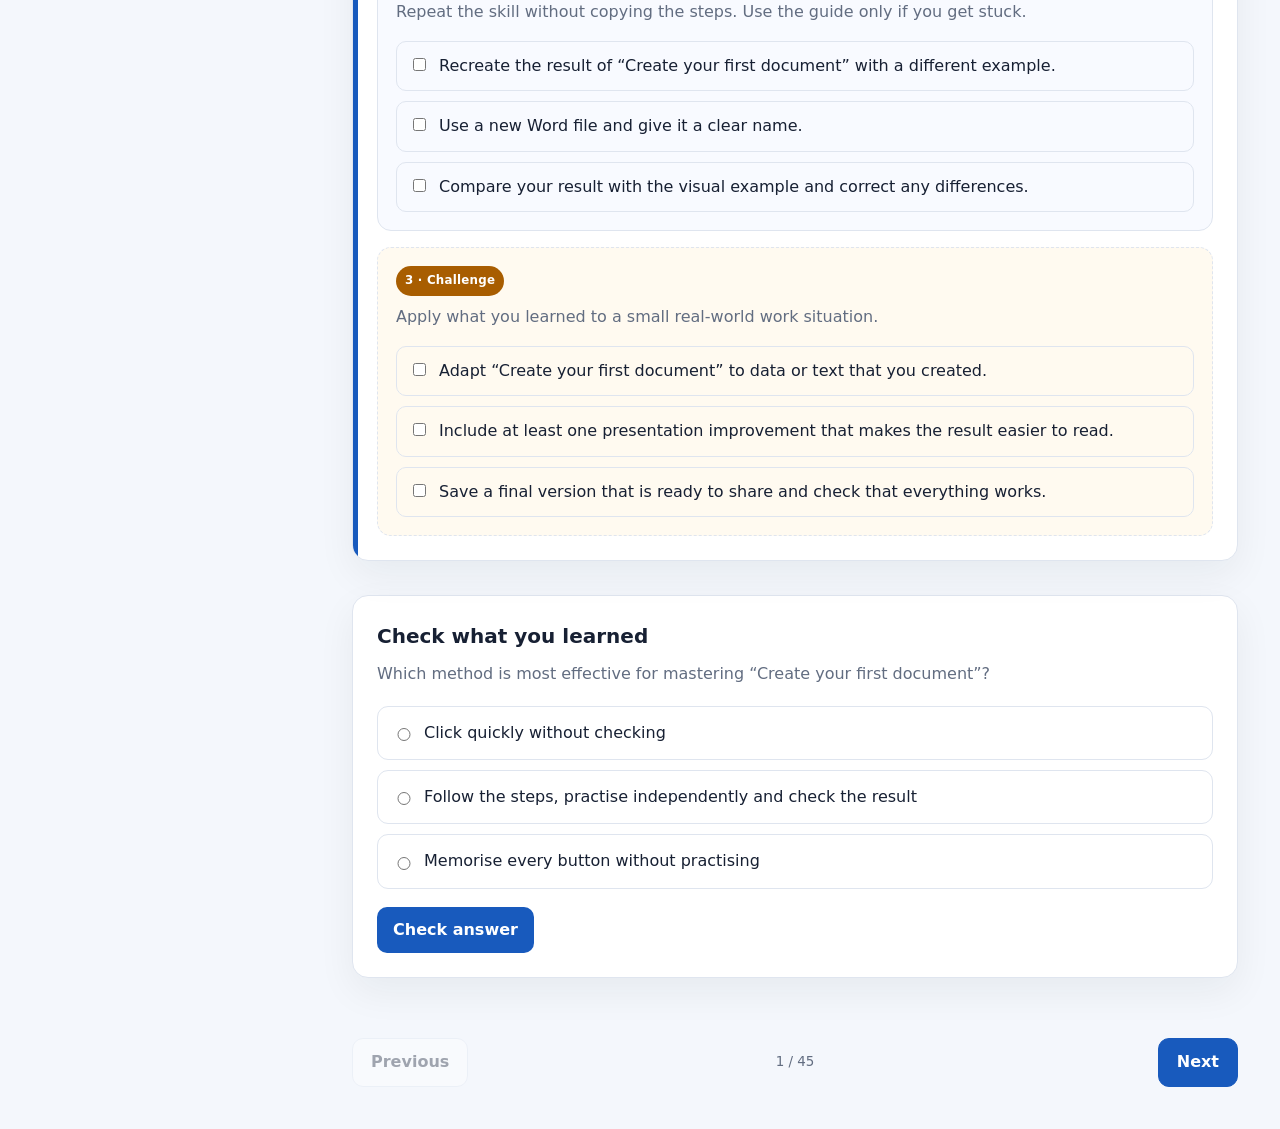
==== commit 890654fe: "Add animated step-by-step beginner guides" ====
--- a/en-GB/index.html
+++ b/en-GB/index.html
@@ -30,7 +30,7 @@
       <nav id="courseNav" class="course-nav"></nav>
       <div class="sidebar-footer">
         <button id="resetProgress" class="ghost-button" type="button">Reset progress</button>
-        <a href="https://apprendre-excel-multilingue.vercel.app">Open the Excel course</a>
+        <a href="https://apprendre-excel-multilingue.vercel.app/">Open the Excel course</a>
       </div>
     </aside>
 
--- a/en-GB/styles.css
+++ b/en-GB/styles.css
@@ -140,6 +140,11 @@
 .step { display: grid; grid-template-columns: 38px 1fr; gap: 13px; align-items: start; padding: 16px; border: 1px solid var(--line); border-radius: 13px; background: rgba(255,255,255,.72); }
 .step-number { width: 34px; height: 34px; display: grid; place-items: center; border-radius: 10px; background: var(--accent); color: #fff; font-size: .86rem; font-weight: 800; }
 .step p { margin: 2px 0 0; }
+.step-content { min-width: 0; }
+.step-main { font-weight: 650; line-height: 1.55; }
+.step-guidance { display: grid; grid-template-columns: repeat(3, minmax(0, 1fr)); gap: 8px; margin-top: 12px; }
+.step-guidance span { min-width: 0; padding: 10px 11px; border: 1px solid var(--line); border-radius: 9px; background: var(--canvas); color: var(--muted); font-size: .76rem; line-height: 1.42; }
+.step-guidance b { display: block; margin-bottom: 4px; color: var(--accent-dark); font-size: .67rem; font-weight: 900; letter-spacing: .045em; text-transform: uppercase; }
 .tip { margin-top: 16px; padding: 16px 18px; border-left: 4px solid var(--accent); border-radius: 0 12px 12px 0; background: var(--accent-soft); }
 .tip strong { color: var(--accent-dark); }
 kbd, code { border-radius: 6px; font-family: Consolas, monospace; font-size: .9em; }
@@ -155,16 +160,29 @@
 .real-shot figcaption { padding: 12px 16px 15px; border-top: 1px solid var(--line); color: var(--muted); font-size: .78rem; }
 .real-shot figcaption a { color: var(--accent); }
 
-.office-preview { margin: 30px 0 0; overflow: hidden; border: 1px solid #bcc8bf; border-radius: 14px; background: #fff; box-shadow: var(--shadow); }
+.office-preview { position: relative; margin: 14px 0 0; overflow: hidden; border: 1px solid #bcc8bf; border-radius: 14px; background: #fff; box-shadow: var(--shadow); }
 .guided-block { margin-top: 34px; }
 .guide-heading { display: flex; align-items: center; justify-content: space-between; gap: 16px; margin-bottom: 10px; }
 .guide-heading strong, .guide-heading span { display: block; }
 .guide-heading strong { font-size: 1.05rem; }
 .guide-heading div > span { color: var(--muted); font-size: .82rem; }
 .live-badge { flex: 0 0 auto; padding: 5px 9px; border-radius: 999px; background: var(--accent-soft); color: var(--accent-dark); font-size: .67rem; font-weight: 900; letter-spacing: .06em; }
+.demo-toolbar { display: flex; align-items: center; justify-content: space-between; gap: 16px; padding: 13px 14px; border: 1px solid var(--line); border-radius: 13px; background: var(--paper); }
+.locale-card { min-width: 0; display: grid; grid-template-columns: auto 1fr; column-gap: 10px; align-items: center; }
+.locale-card > span { grid-row: 1 / 3; width: 34px; height: 34px; display: grid; place-items: center; overflow: hidden; border-radius: 10px; background: var(--accent-soft); color: transparent; font-size: 0; }
+.locale-card > span::before { content: "Aa"; color: var(--accent-dark); font-size: .78rem; font-weight: 900; }
+.locale-card strong { color: var(--ink); font-size: .83rem; }
+.locale-card small { color: var(--muted); font-size: .69rem; line-height: 1.35; }
+.demo-buttons { flex: 0 0 auto; display: flex; gap: 7px; }
+.demo-buttons button { padding: 8px 10px; border: 1px solid rgba(var(--accent-rgb), .32); border-radius: 9px; background: var(--accent); color: #fff; cursor: pointer; font-size: .73rem; font-weight: 850; }
+.demo-buttons button + button { background: var(--paper); color: var(--accent-dark); }
+.demo-buttons button:disabled { cursor: not-allowed; opacity: .45; }
 .preview-titlebar { padding: 10px 14px; color: #fff; background: var(--accent); font-size: .82rem; }
-.preview-ribbon { display: flex; gap: 18px; padding: 9px 14px; border-bottom: 1px solid #d4d9d5; background: #fafafa; color: #364239; font-size: .75rem; }
+.preview-ribbon { display: flex; gap: 6px; padding: 7px 9px; overflow-x: auto; border-bottom: 1px solid #d4d9d5; background: #fafafa; color: #364239; font-size: .72rem; }
 .preview-ribbon strong { color: var(--accent); }
+.preview-ribbon span { flex: 0 0 auto; padding: 5px 8px; border: 2px solid transparent; border-radius: 7px; }
+.preview-ribbon .default-tab { color: var(--accent); font-weight: 800; }
+.preview-ribbon .tab-active { border-color: var(--accent); background: var(--accent-soft); color: var(--accent-dark); font-weight: 900; animation: guidePulse 1.25s ease-in-out infinite; }
 .guided-actions { display: flex; gap: 10px; padding: 13px 14px; overflow-x: auto; border-bottom: 1px solid #d4d9d5; background: #fff; }
 .guided-actions .guide-target { position: relative; flex: 1 0 150px; min-height: 48px; display: flex; align-items: center; gap: 9px; padding: 8px 12px; border: 1px solid var(--line); border-radius: 9px; background: #fff; color: var(--ink); cursor: pointer; font-size: .78rem; font-weight: 700; text-align: left; }
 .guided-actions .guide-target > span { width: 25px; height: 25px; flex: 0 0 auto; display: grid; place-items: center; border-radius: 7px; background: var(--accent-soft); color: var(--accent-dark); font-size: .72rem; font-weight: 900; }
@@ -172,9 +190,30 @@
 .guide-target.guide-active::before { content: ""; position: absolute; inset: -3px; border: 3px solid var(--accent); border-radius: 11px; box-shadow: 0 0 0 5px rgba(var(--accent-rgb), .13); animation: guidePulse 1.25s ease-in-out infinite; }
 .guide-target.guide-active::after { content: attr(data-click-label); position: absolute; z-index: 5; right: 6px; top: -13px; min-width: 76px; padding: 4px 7px; border-radius: 7px; background: var(--accent); color: #fff; font-size: .66rem; font-weight: 800; text-align: center; white-space: nowrap; box-shadow: 0 8px 24px rgba(var(--accent-rgb), .28); }
 @keyframes guidePulse { 50% { box-shadow: 0 0 0 10px rgba(var(--accent-rgb), .05); } }
+.demo-cursor { --cursor-x: 92px; --cursor-y: 105px; position: absolute; z-index: 9; left: 0; top: 0; display: flex; align-items: center; gap: 3px; pointer-events: none; transform: translate(var(--cursor-x), var(--cursor-y)); transition: transform .55s cubic-bezier(.2,.8,.2,1); filter: drop-shadow(0 4px 4px rgba(0,0,0,.22)); }
+.demo-cursor i { display: block; color: #111; font-size: 1.75rem; font-style: normal; line-height: 1; text-shadow: -1px -1px 0 #fff, 1px 1px 0 #fff; animation: cursorTap 1.35s ease-in-out infinite; }
+.demo-cursor b { padding: 4px 6px; border-radius: 6px; background: #111; color: #fff; font-size: .61rem; white-space: nowrap; }
+@keyframes cursorTap { 45%, 60% { transform: translate(-3px, -3px) scale(.88); } }
+.office-preview[data-demo-zone="ribbon"] .preview-ribbon,
+.office-preview[data-demo-zone="workspace"] .scene,
+.office-preview[data-demo-zone="workspace"] .word-page-wrap,
+.office-preview[data-demo-zone="result"] .scene,
+.office-preview[data-demo-zone="result"] .word-page-wrap { box-shadow: inset 0 0 0 3px rgba(var(--accent-rgb), .33); }
+.guide-progress { display: flex; justify-content: center; gap: 7px; margin: 13px 0 9px; }
+.guide-dot { width: 10px; height: 10px; padding: 0; border: 0; border-radius: 999px; background: var(--line); cursor: pointer; transition: width .2s ease, background .2s ease; }
+.guide-dot.active { width: 32px; background: var(--accent); }
+.instruction-panel { display: grid; grid-template-columns: repeat(3, minmax(0, 1fr)); gap: 9px; }
+.instruction-panel > div { min-width: 0; display: grid; grid-template-columns: 30px 1fr; gap: 9px; padding: 12px; border: 1px solid var(--line); border-radius: 12px; background: var(--paper); }
+.instruction-panel > div > span { width: 28px; height: 28px; display: grid; place-items: center; border-radius: 9px; background: var(--accent-soft); color: var(--accent-dark); font-size: .72rem; font-weight: 900; }
+.instruction-panel p { min-width: 0; margin: 0; }
+.instruction-panel b, .instruction-panel strong { display: block; }
+.instruction-panel b { margin-bottom: 5px; color: var(--muted); font-size: .63rem; font-weight: 900; letter-spacing: .055em; text-transform: uppercase; }
+.instruction-panel strong { color: var(--ink); font-size: .78rem; line-height: 1.4; }
 .click-coach { display: grid; grid-template-columns: auto 1fr auto; align-items: center; gap: 12px; margin-top: 10px; padding: 13px 14px; border: 1px solid rgba(var(--accent-rgb), .24); border-radius: 12px; background: var(--accent-soft); }
 .coach-count { width: 42px; height: 30px; display: grid; place-items: center; border-radius: 8px; background: var(--accent); color: #fff; font-size: .72rem; font-weight: 900; }
-.click-coach p { margin: 0; color: var(--accent-dark); font-size: .86rem; }
+.click-coach p { margin: 0; color: var(--accent-dark); font-size: .82rem; }
+.click-coach p strong, .click-coach p span { display: block; }
+.click-coach p strong { margin-bottom: 2px; font-size: .66rem; letter-spacing: .04em; text-transform: uppercase; }
 .click-coach button { padding: 8px 10px; border: 1px solid rgba(var(--accent-rgb), .3); border-radius: 8px; background: #fff; color: var(--accent-dark); cursor: pointer; font-size: .76rem; font-weight: 800; }
 .sheet { display: grid; grid-template-columns: 38px repeat(5, minmax(88px, 1fr)); overflow-x: auto; }
 .scene { min-height: 205px; background: #fff; }
@@ -284,6 +323,7 @@
 html[data-color-scheme="dark"] .tag.neutral { background: #27342c; color: #d3dfd7; }
 html[data-color-scheme="dark"] .mission-card { background: linear-gradient(135deg, var(--accent-soft), var(--paper)); }
 html[data-color-scheme="dark"] .step { background: var(--paper); }
+html[data-color-scheme="dark"] .step-guidance span { background: #172119; }
 html[data-color-scheme="dark"] kbd { border-color: #526158; background: #253129; color: #fff; }
 html[data-color-scheme="dark"] .shot-header { background: #202c24; }
 html[data-color-scheme="dark"] .exercise-group { background: #1c2820; }
@@ -295,6 +335,9 @@
 html[data-color-scheme="dark"] .action-button:hover { background: var(--accent); filter: brightness(1.12); }
 html[data-color-scheme="dark"] .ghost-button:hover { color: #ffaaa3; border-color: #8e4d48; }
 html[data-color-scheme="dark"] .office-preview { color: #17211b; }
+html[data-color-scheme="dark"] .demo-toolbar,
+html[data-color-scheme="dark"] .instruction-panel > div { border-color: var(--line); background: var(--paper); }
+html[data-color-scheme="dark"] .demo-buttons button + button { background: #172119; color: #dff7e7; }
 html[data-color-scheme="dark"] .office-preview .guided-actions .guide-target,
 html[data-color-scheme="dark"] .office-preview .kpi-row b { color: #17211b; }
 html[data-theme="word"][data-color-scheme="dark"] .office-preview .guided-actions .guide-target,
@@ -340,10 +383,14 @@
   .kpi-row { grid-template-columns: 1fr; }
   .practice-heading { display: grid; }
   .guide-heading { align-items: flex-start; }
+  .demo-toolbar { align-items: stretch; flex-direction: column; }
+  .demo-buttons button { flex: 1; }
+  .step-guidance, .instruction-panel { grid-template-columns: 1fr; }
   .click-coach { grid-template-columns: auto 1fr; }
   .click-coach button { grid-column: 1 / -1; }
 }
 
 @media (prefers-reduced-motion: reduce) {
   *, *::before, *::after { scroll-behavior: auto !important; transition: none !important; }
-}
+  .demo-cursor i, .guide-target.guide-active::before, .preview-ribbon .tab-active { animation: none !important; }
+}
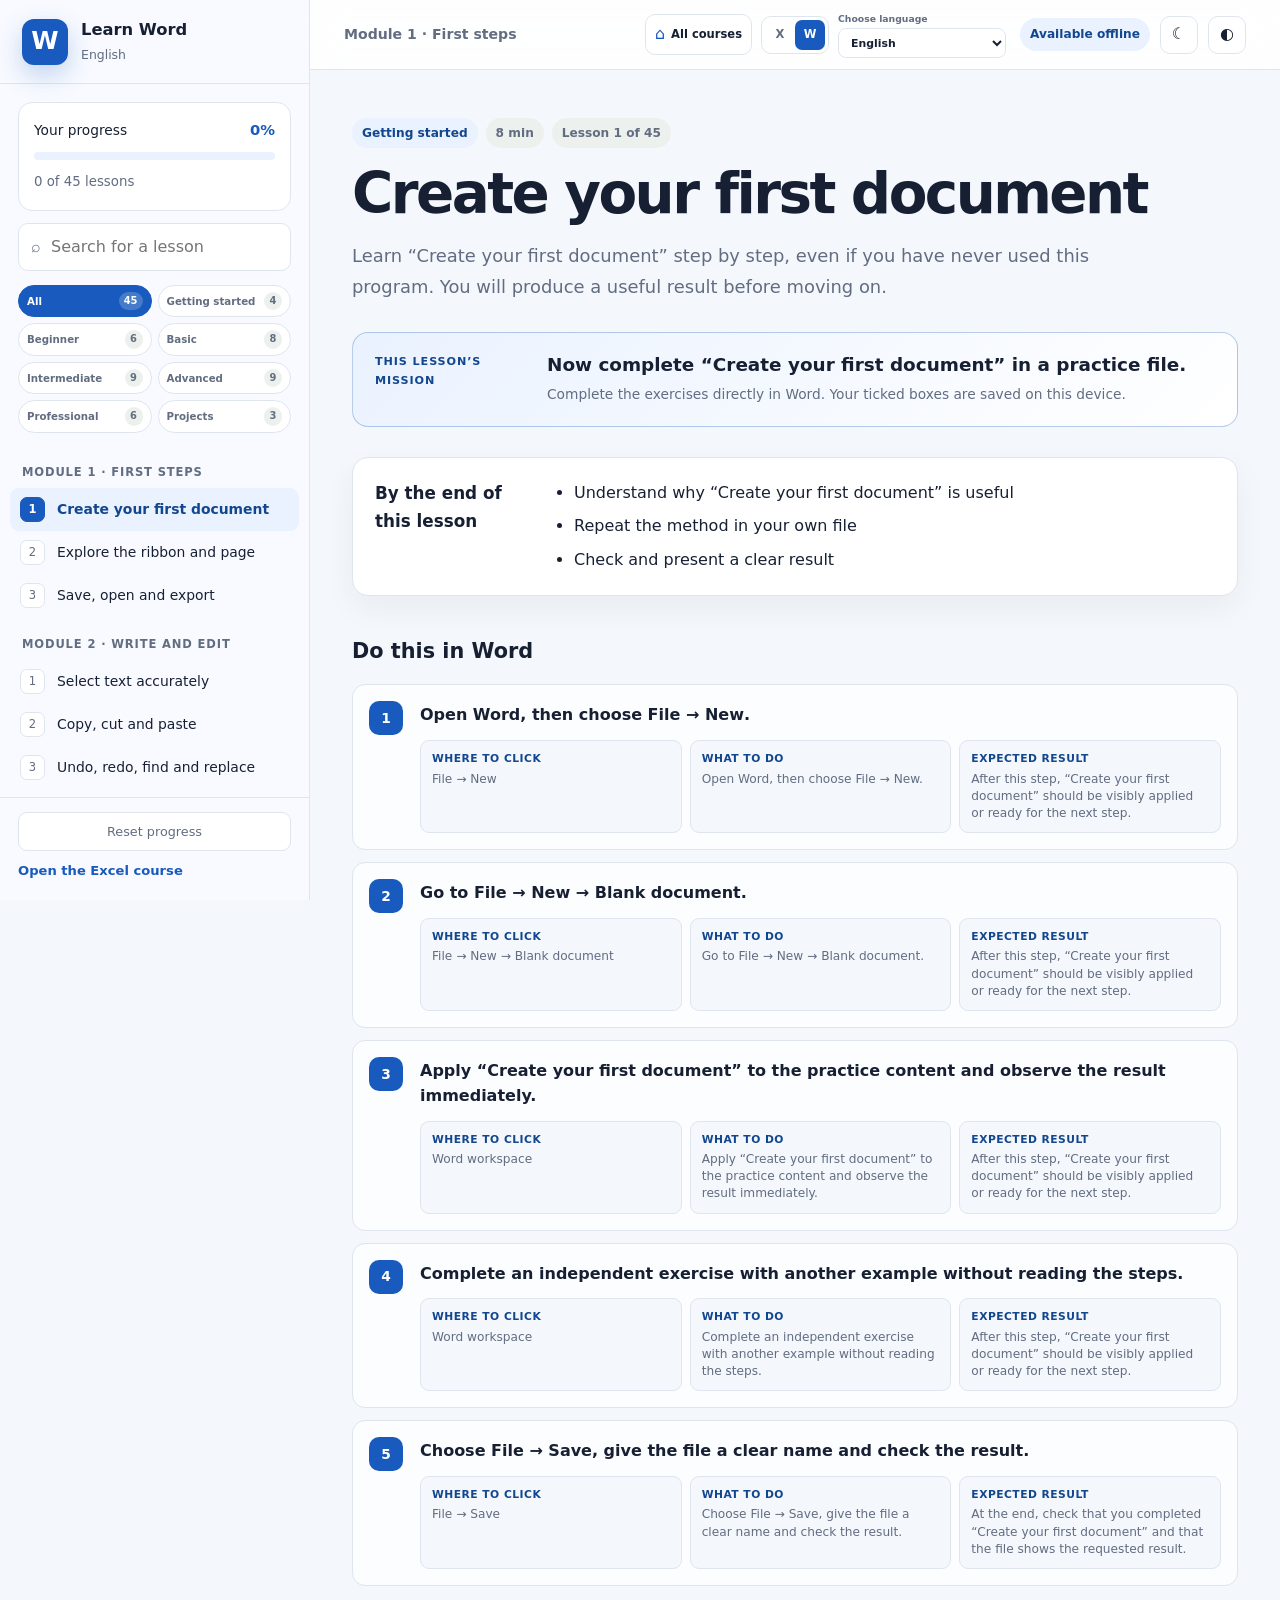
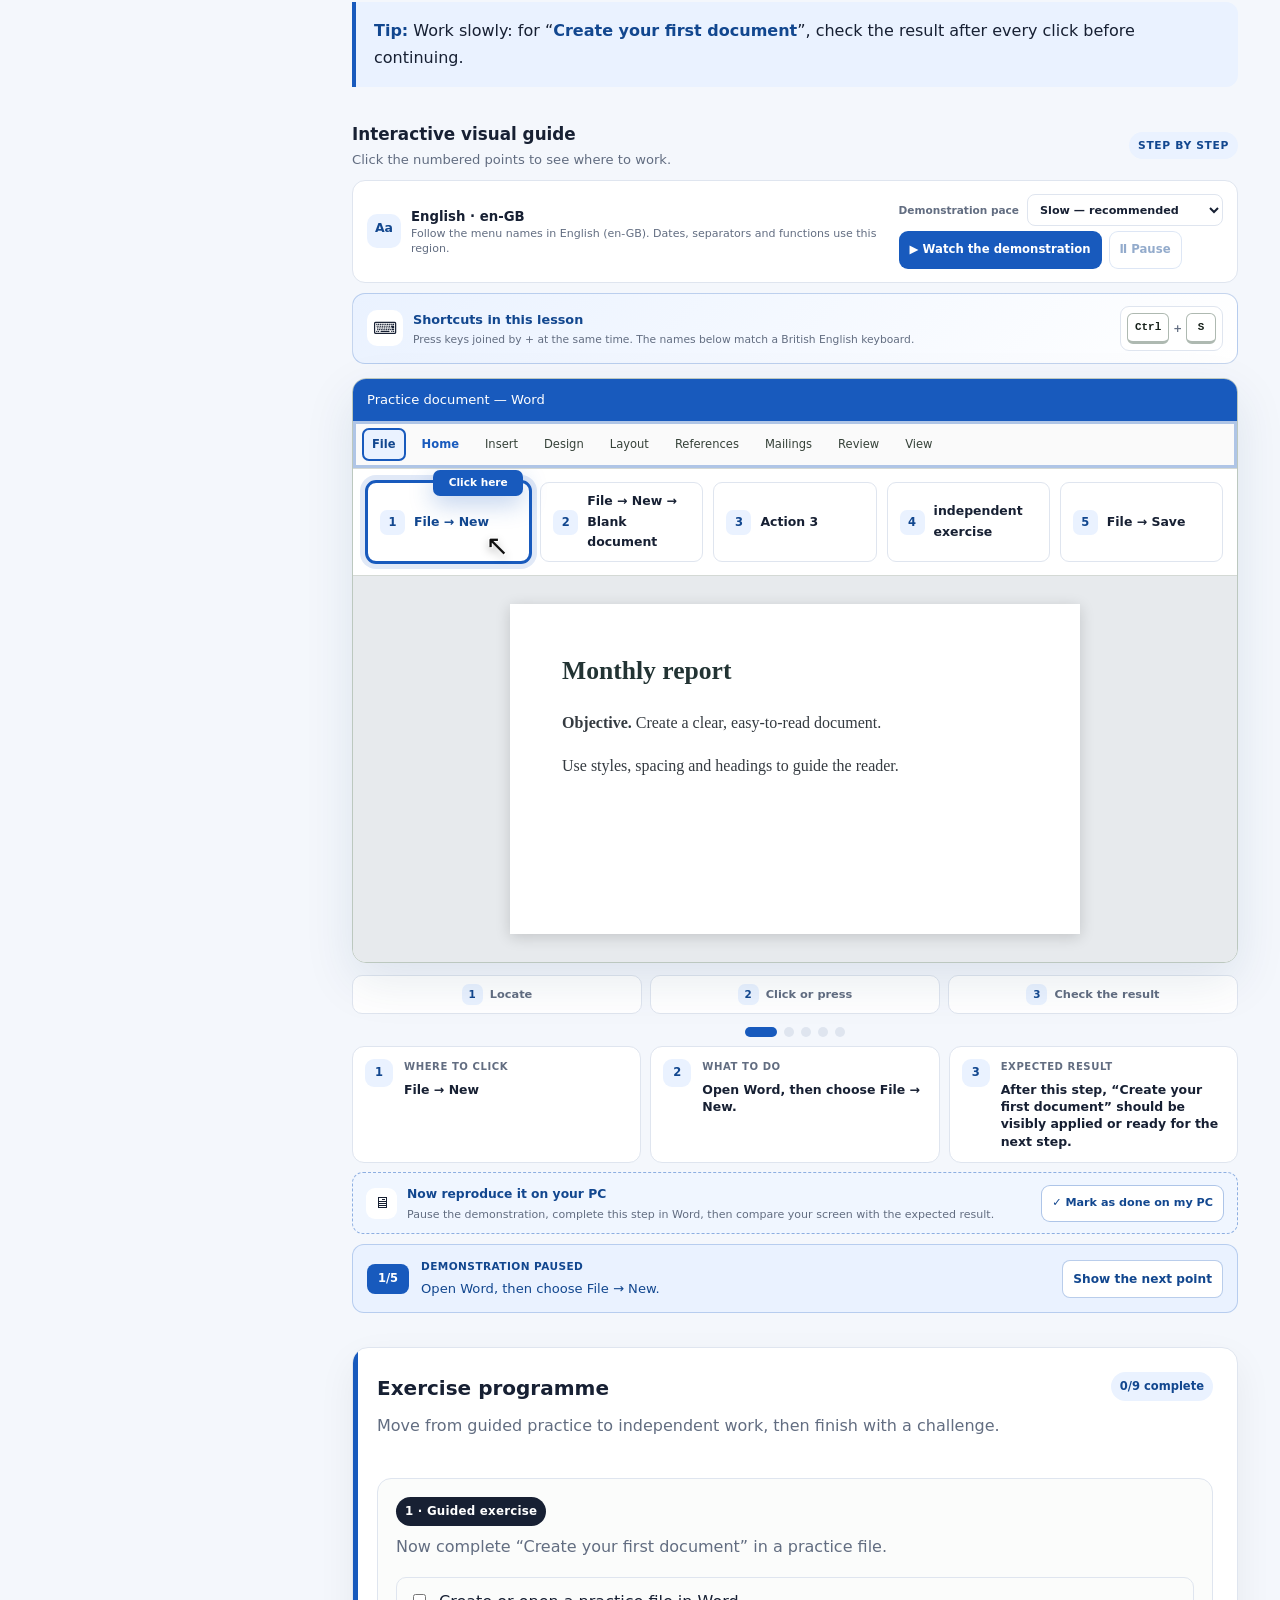
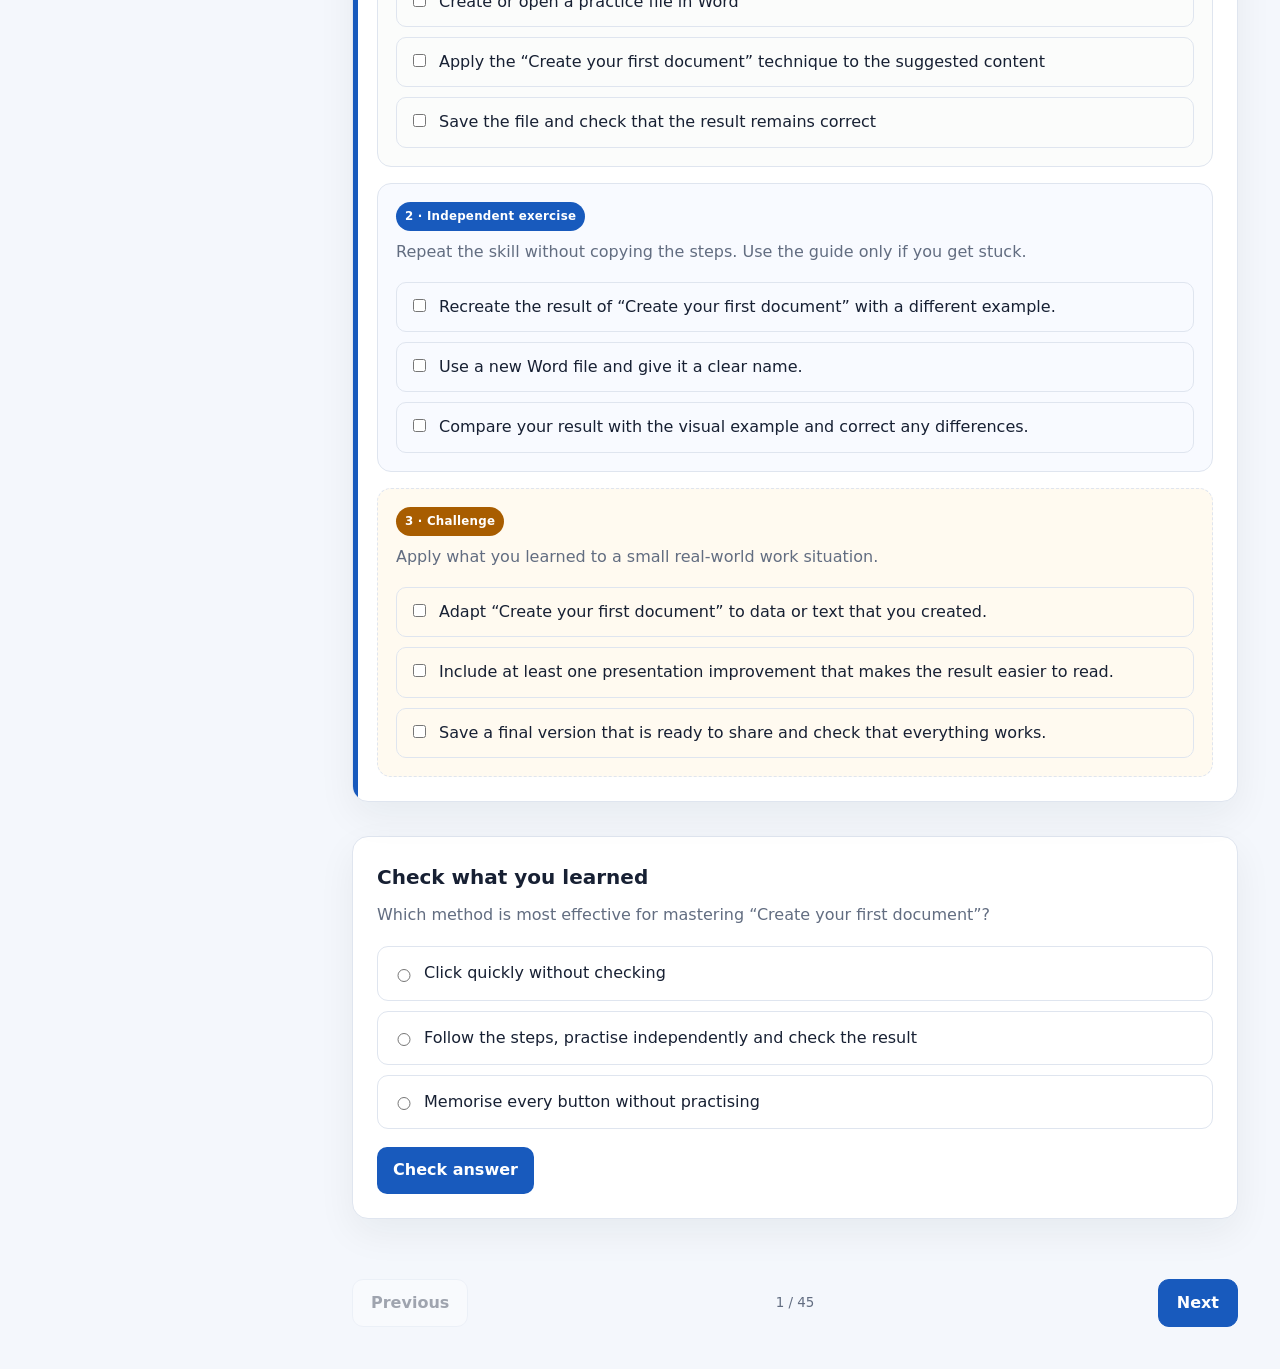
==== commit 78a9e136: "Add complete index navigation and accurate cell guidance" ====
--- a/en-GB/index.html
+++ b/en-GB/index.html
@@ -8,7 +8,487 @@
   <title>Learn Word — Complete interactive course</title>
   <script>try{document.documentElement.dataset.colorScheme=localStorage.getItem('office-academy-color-scheme')||(matchMedia('(prefers-color-scheme: dark)').matches?'dark':'light')}catch{document.documentElement.dataset.colorScheme='light'}</script>
   <link rel="icon" type="image/svg+xml" href="data:image/svg+xml,%3Csvg xmlns='http://www.w3.org/2000/svg' viewBox='0 0 64 64'%3E%3Crect width='64' height='64' rx='14' fill='%23185abd'/%3E%3Cpath fill='white' d='M13 14h28v8h10v28H13V14zm9 10 4 17h6l3-11 3 11h6l4-17h-6l-2 11-3-11h-5l-3 11-2-11h-5z'/%3E%3C/svg%3E">
-  <link rel="stylesheet" href="styles.css">
+  <style>
+:root {
+  --accent: #107c41;
+  --accent-dark: #0b5d31;
+  --accent-soft: #e9f6ef;
+  --accent-rgb: 16, 124, 65;
+  --ink: #17211b;
+  --muted: #647067;
+  --line: #dde5df;
+  --paper: #ffffff;
+  --canvas: #f3f7f4;
+  --sidebar: #f8faf8;
+  --danger: #b42318;
+  --warning: #a15c00;
+  --shadow: 0 18px 50px rgba(24, 48, 32, .10);
+}
+
+html[data-theme="word"] {
+  --accent: #185abd;
+  --accent-dark: #12478f;
+  --accent-soft: #eaf2ff;
+  --accent-rgb: 24, 90, 189;
+  --ink: #172033;
+  --muted: #626d81;
+  --line: #dfe5ef;
+  --canvas: #f4f7fc;
+  --sidebar: #f8faff;
+  --shadow: 0 18px 50px rgba(24, 55, 96, .10);
+}
+
+html[data-color-scheme="dark"] {
+  color-scheme: dark;
+  --accent: #35c77a;
+  --accent-dark: #8aefb6;
+  --accent-soft: #173b28;
+  --accent-rgb: 53, 199, 122;
+  --ink: #f2f8f4;
+  --muted: #b8c8be;
+  --line: #35483c;
+  --paper: #17221b;
+  --canvas: #0c1410;
+  --sidebar: #111b15;
+  --danger: #ff958d;
+  --warning: #ffc56f;
+  --shadow: 0 18px 50px rgba(0, 0, 0, .34);
+}
+
+html[data-theme="word"][data-color-scheme="dark"] {
+  --accent: #69a8ff;
+  --accent-dark: #b6d4ff;
+  --accent-soft: #172f52;
+  --accent-rgb: 105, 168, 255;
+  --ink: #f4f7ff;
+  --muted: #bdc8dc;
+  --line: #354158;
+  --paper: #171e2b;
+  --canvas: #0c111b;
+  --sidebar: #111725;
+}
+
+* { box-sizing: border-box; }
+html { font-size: 16px; scroll-behavior: smooth; }
+body {
+  margin: 0;
+  color: var(--ink);
+  background: var(--canvas);
+  font: 400 1rem/1.65 "Segoe UI", system-ui, -apple-system, sans-serif;
+}
+button, input { font: inherit; }
+button, a { -webkit-tap-highlight-color: transparent; }
+button:focus-visible, a:focus-visible, input:focus-visible, [tabindex]:focus-visible {
+  outline: 3px solid rgba(var(--accent-rgb), .28);
+  outline-offset: 3px;
+}
+
+.app-shell { min-height: 100vh; display: block; }
+.sidebar {
+  position: fixed; inset: 0 auto 0 0; z-index: 30;
+  width: 310px; display: flex; flex-direction: column;
+  border-right: 1px solid var(--line); background: var(--sidebar);
+}
+.brand { height: 84px; padding: 18px 22px; display: flex; align-items: center; gap: 13px; border-bottom: 1px solid var(--line); }
+.brand-mark { width: 46px; height: 46px; border-radius: 12px; display: grid; place-items: center; color: #fff; background: var(--accent); font-size: 1.55rem; font-weight: 800; box-shadow: 0 10px 26px rgba(var(--accent-rgb), .24); }
+.brand strong, .brand span { display: block; }
+.brand strong { font-size: 1.02rem; }
+.brand span { margin-top: 1px; color: var(--muted); font-size: .78rem; }
+.progress-card { margin: 18px 18px 12px; padding: 15px; border: 1px solid var(--line); border-radius: 14px; background: var(--paper); }
+.progress-copy { display: flex; align-items: center; justify-content: space-between; gap: 12px; font-size: .86rem; }
+.progress-copy strong { color: var(--accent); font-size: .92rem; }
+.progress-track { height: 8px; overflow: hidden; margin: 10px 0 8px; border-radius: 999px; background: var(--accent-soft); }
+.progress-track span { display: block; width: 0; height: 100%; border-radius: inherit; background: linear-gradient(90deg, var(--accent), #4cc681); transition: width .35s ease; }
+html[data-theme="word"] .progress-track span { background: linear-gradient(90deg, var(--accent), #5aa3ff); }
+.progress-card small { color: var(--muted); }
+.search-box { margin: 0 18px 12px; display: flex; align-items: center; gap: 8px; padding: 9px 12px; border: 1px solid var(--line); border-radius: 10px; background: var(--paper); color: var(--muted); }
+.search-box:focus-within { border-color: var(--accent); box-shadow: 0 0 0 3px rgba(var(--accent-rgb), .10); }
+.search-box input { min-width: 0; width: 100%; border: 0; outline: 0; background: transparent; color: var(--ink); }
+.level-filter { flex: 0 0 auto; display: grid; grid-template-columns: repeat(2, minmax(0, 1fr)); gap: 6px; margin: 0 18px 10px; padding: 2px 0 6px; }
+.level-chip { min-width: 0; display: inline-flex; align-items: center; justify-content: space-between; gap: 5px; padding: 6px 8px; border: 1px solid var(--line); border-radius: 999px; background: var(--paper); color: var(--muted); cursor: pointer; font-size: .64rem; font-weight: 800; white-space: nowrap; }
+.level-chip span { min-width: 18px; padding: 1px 5px; border-radius: 999px; background: #edf1ee; text-align: center; font-size: .62rem; }
+.level-chip.active { border-color: var(--accent); background: var(--accent); color: #fff; }
+.level-chip.active span { background: rgba(255,255,255,.2); color: #fff; }
+.course-nav { flex: 1 1 auto; min-height: 0; overflow-y: auto; padding: 0 10px 20px; scrollbar-width: thin; }
+.module-group { margin: 6px 0 10px; }
+.module-title { padding: 8px 12px 6px; color: var(--muted); font-size: .72rem; font-weight: 800; letter-spacing: .075em; text-transform: uppercase; }
+.lesson-link { width: 100%; display: grid; grid-template-columns: 28px 1fr auto; align-items: center; gap: 9px; padding: 9px 10px; border: 0; border-radius: 9px; background: transparent; color: var(--ink); cursor: pointer; text-align: left; font-size: .87rem; }
+.lesson-link:hover { background: rgba(var(--accent-rgb), .07); }
+.lesson-link.active { background: var(--accent-soft); color: var(--accent-dark); font-weight: 700; }
+.lesson-num { width: 25px; height: 25px; display: grid; place-items: center; border: 1px solid var(--line); border-radius: 7px; background: var(--paper); color: var(--muted); font-size: .72rem; }
+.lesson-link.active .lesson-num { border-color: var(--accent); background: var(--accent); color: #fff; }
+.lesson-check { color: var(--accent); font-weight: 800; }
+.sidebar-footer { margin-top: auto; padding: 14px 18px 18px; display: grid; gap: 9px; border-top: 1px solid var(--line); background: var(--sidebar); }
+.sidebar-footer a { color: var(--accent); font-size: .82rem; font-weight: 700; text-decoration: none; }
+.ghost-button { width: 100%; padding: 8px 10px; border: 1px solid var(--line); border-radius: 9px; background: var(--paper); color: var(--muted); cursor: pointer; font-size: .8rem; }
+.ghost-button:hover { color: var(--danger); border-color: #f2bbb6; }
+
+.main { min-width: 0; margin-left: 310px; }
+.topbar { position: sticky; top: 0; z-index: 20; height: 70px; display: flex; align-items: center; justify-content: space-between; padding: 0 34px; border-bottom: 1px solid rgba(221,229,223,.9); background: rgba(255,255,255,.88); backdrop-filter: blur(18px); }
+.crumb { color: var(--muted); font-size: .88rem; font-weight: 700; }
+.top-actions { display: flex; align-items: center; gap: 10px; }
+.global-navigation { display: flex; align-items: center; gap: 9px; margin-left: auto; margin-right: 14px; }
+.portal-home { min-height: 38px; display: inline-flex; align-items: center; gap: 6px; padding: 6px 9px; border: 1px solid var(--line); border-radius: 10px; background: var(--paper); color: var(--ink); text-decoration: none; font-size: .72rem; }
+.portal-home span { color: var(--accent); font-size: 1rem; }
+.course-switch { display: flex; padding: 3px; border: 1px solid var(--line); border-radius: 10px; background: var(--paper); }
+.course-switch a, .course-switch strong { width: 30px; height: 30px; display: grid; place-items: center; border-radius: 7px; color: var(--muted); text-decoration: none; font-size: .72rem; font-weight: 900; }
+.course-switch strong { background: var(--accent); color: #fff; }
+.language-switcher { display: grid; gap: 2px; color: var(--muted); font-size: .58rem; font-weight: 800; }
+.language-switcher select { max-width: 168px; min-height: 30px; padding: 4px 26px 4px 8px; border: 1px solid var(--line); border-radius: 8px; background: var(--paper); color: var(--ink); font: inherit; font-size: .68rem; font-weight: 800; }
+.offline-pill { padding: 6px 10px; border-radius: 999px; color: var(--accent-dark); background: var(--accent-soft); font-size: .76rem; font-weight: 700; }
+.icon-button { width: 38px; height: 38px; display: grid; place-items: center; border: 1px solid var(--line); border-radius: 10px; background: var(--paper); color: var(--ink); cursor: pointer; }
+.menu-button { display: none; }
+
+.lesson { max-width: 980px; min-height: calc(100vh - 160px); margin: 0 auto; padding: 48px 42px 60px; }
+.eyebrow { display: flex; flex-wrap: wrap; align-items: center; gap: 8px; margin-bottom: 16px; }
+.tag { display: inline-flex; align-items: center; padding: 5px 10px; border-radius: 999px; background: var(--accent-soft); color: var(--accent-dark); font-size: .76rem; font-weight: 800; }
+.tag.neutral { background: #edf1ee; color: var(--muted); }
+.lesson h1 { max-width: 800px; margin: 0 0 16px; font-size: clamp(2rem, 4.4vw, 3.65rem); line-height: 1.06; letter-spacing: -.045em; }
+.lead { max-width: 780px; margin: 0 0 30px; color: var(--muted); font-size: 1.12rem; line-height: 1.75; }
+.mission-card { display: grid; grid-template-columns: 150px 1fr; gap: 22px; align-items: start; margin: 22px 0 30px; padding: 20px 22px; border: 1px solid rgba(var(--accent-rgb), .3); border-radius: 16px; background: linear-gradient(135deg, var(--accent-soft), #fff); }
+.mission-card > span { color: var(--accent-dark); font-size: .7rem; font-weight: 900; letter-spacing: .08em; }
+.mission-card h2 { margin: 0 0 5px; font-size: 1.15rem; line-height: 1.35; }
+.mission-card p { margin: 0; color: var(--muted); font-size: .86rem; }
+.learning-card { display: grid; grid-template-columns: 155px 1fr; gap: 24px; margin: 30px 0; padding: 22px; border: 1px solid var(--line); border-radius: 16px; background: var(--paper); box-shadow: 0 12px 32px rgba(20,40,26,.05); }
+.learning-card h2, .section-title { margin: 0; font-size: 1.05rem; }
+.learning-card ul { margin: 0; padding-left: 20px; }
+.learning-card li + li { margin-top: 7px; }
+.section { margin-top: 38px; }
+.section-title { margin-bottom: 16px; font-size: 1.3rem; }
+.steps { display: grid; gap: 12px; }
+.step { display: grid; grid-template-columns: 38px 1fr; gap: 13px; align-items: start; padding: 16px; border: 1px solid var(--line); border-radius: 13px; background: rgba(255,255,255,.72); }
+.step-number { width: 34px; height: 34px; display: grid; place-items: center; border-radius: 10px; background: var(--accent); color: #fff; font-size: .86rem; font-weight: 800; }
+.step p { margin: 2px 0 0; }
+.step-content { min-width: 0; }
+.step-main { font-weight: 650; line-height: 1.55; }
+.step-guidance { display: grid; grid-template-columns: repeat(3, minmax(0, 1fr)); gap: 8px; margin-top: 12px; }
+.step-guidance span { min-width: 0; padding: 10px 11px; border: 1px solid var(--line); border-radius: 9px; background: var(--canvas); color: var(--muted); font-size: .76rem; line-height: 1.42; }
+.step-guidance b { display: block; margin-bottom: 4px; color: var(--accent-dark); font-size: .67rem; font-weight: 900; letter-spacing: .045em; text-transform: uppercase; }
+.tip { margin-top: 16px; padding: 16px 18px; border-left: 4px solid var(--accent); border-radius: 0 12px 12px 0; background: var(--accent-soft); }
+.tip strong { color: var(--accent-dark); }
+kbd, code { border-radius: 6px; font-family: Consolas, monospace; font-size: .9em; }
+kbd { padding: 3px 7px; border: 1px solid #cfd7d1; border-bottom-width: 2px; background: #fff; }
+code { padding: 2px 6px; background: rgba(var(--accent-rgb), .09); color: var(--accent-dark); }
+
+.real-shot { margin: 34px 0 8px; border: 1px solid var(--line); border-radius: 16px; overflow: hidden; background: var(--paper); box-shadow: var(--shadow); }
+.shot-header { display: flex; align-items: center; justify-content: space-between; gap: 12px; padding: 12px 15px; border-bottom: 1px solid var(--line); background: #f8faf8; }
+.shot-header strong { font-size: .88rem; }
+.shot-header span { color: var(--muted); font-size: .72rem; }
+.real-shot button { width: 100%; display: block; padding: 24px; border: 0; background: #fff; cursor: zoom-in; }
+.real-shot img { display: block; max-width: 100%; max-height: 510px; margin: 0 auto; object-fit: contain; }
+.real-shot figcaption { padding: 12px 16px 15px; border-top: 1px solid var(--line); color: var(--muted); font-size: .78rem; }
+.real-shot figcaption a { color: var(--accent); }
+
+.office-preview { position: relative; margin: 14px 0 0; overflow: hidden; border: 1px solid #bcc8bf; border-radius: 14px; background: #fff; box-shadow: var(--shadow); }
+.guided-block { margin-top: 34px; }
+.guide-heading { display: flex; align-items: center; justify-content: space-between; gap: 16px; margin-bottom: 10px; }
+.guide-heading strong, .guide-heading span { display: block; }
+.guide-heading strong { font-size: 1.05rem; }
+.guide-heading div > span { color: var(--muted); font-size: .82rem; }
+.live-badge { flex: 0 0 auto; padding: 5px 9px; border-radius: 999px; background: var(--accent-soft); color: var(--accent-dark); font-size: .67rem; font-weight: 900; letter-spacing: .06em; }
+.demo-toolbar { display: flex; align-items: center; justify-content: space-between; gap: 16px; padding: 13px 14px; border: 1px solid var(--line); border-radius: 13px; background: var(--paper); }
+.locale-card { min-width: 0; display: grid; grid-template-columns: auto 1fr; column-gap: 10px; align-items: center; }
+.locale-card > span { grid-row: 1 / 3; width: 34px; height: 34px; display: grid; place-items: center; overflow: hidden; border-radius: 10px; background: var(--accent-soft); color: transparent; font-size: 0; }
+.locale-card > span::before { content: "Aa"; color: var(--accent-dark); font-size: .78rem; font-weight: 900; }
+.locale-card strong { color: var(--ink); font-size: .83rem; }
+.locale-card small { color: var(--muted); font-size: .69rem; line-height: 1.35; }
+.demo-buttons { flex: 0 0 auto; display: flex; gap: 7px; }
+.demo-buttons button { padding: 8px 10px; border: 1px solid rgba(var(--accent-rgb), .32); border-radius: 9px; background: var(--accent); color: #fff; cursor: pointer; font-size: .73rem; font-weight: 850; }
+.demo-buttons button + button { background: var(--paper); color: var(--accent-dark); }
+.demo-buttons button:disabled { cursor: not-allowed; opacity: .45; }
+.demo-control-group { flex: 0 0 auto; display: grid; grid-template-columns: auto auto; align-items: center; gap: 5px 8px; }
+.demo-control-group > label { color: var(--muted); font-size: .66rem; font-weight: 850; }
+.demo-control-group > select { min-height: 32px; padding: 5px 27px 5px 8px; border: 1px solid var(--line); border-radius: 8px; background: var(--paper); color: var(--ink); font: inherit; font-size: .7rem; font-weight: 800; }
+.demo-control-group .demo-buttons { grid-column: 1 / -1; }
+.keyboard-coach { display: flex; align-items: center; justify-content: space-between; gap: 16px; margin-top: 10px; padding: 12px 14px; border: 1px solid rgba(var(--accent-rgb), .25); border-radius: 13px; background: linear-gradient(135deg, var(--accent-soft), var(--paper)); }
+.keyboard-heading { min-width: 0; display: flex; align-items: center; gap: 10px; }
+.keyboard-heading > span { width: 36px; height: 36px; flex: 0 0 auto; display: grid; place-items: center; border-radius: 10px; background: var(--paper); font-size: 1.05rem; }
+.keyboard-heading p { margin: 0; }
+.keyboard-heading strong, .keyboard-heading small { display: block; }
+.keyboard-heading strong { color: var(--accent-dark); font-size: .8rem; }
+.keyboard-heading small { margin-top: 3px; color: var(--muted); font-size: .67rem; line-height: 1.35; }
+.keyboard-combos { flex: 0 1 auto; display: flex; flex-wrap: wrap; justify-content: flex-end; gap: 7px; }
+.keyboard-combo { display: inline-flex; align-items: center; gap: 4px; padding: 6px; border: 1px solid var(--line); border-radius: 9px; background: var(--paper); }
+.keyboard-combo kbd { min-width: 30px; padding: 5px 7px; border: 1px solid #aeb9b1; border-bottom-width: 3px; background: #fff; color: #17211b; text-align: center; font-size: .68rem; font-weight: 900; }
+.keyboard-combo i { color: var(--muted); font-size: .66rem; font-style: normal; font-weight: 900; }
+.preview-titlebar { padding: 10px 14px; color: #fff; background: var(--accent); font-size: .82rem; }
+.preview-ribbon { display: flex; gap: 6px; padding: 7px 9px; overflow-x: auto; border-bottom: 1px solid #d4d9d5; background: #fafafa; color: #364239; font-size: .72rem; }
+.preview-ribbon strong { color: var(--accent); }
+.preview-ribbon span { flex: 0 0 auto; padding: 5px 8px; border: 2px solid transparent; border-radius: 7px; }
+.preview-ribbon .default-tab { color: var(--accent); font-weight: 800; }
+.preview-ribbon .tab-active { border-color: var(--accent); background: var(--accent-soft); color: var(--accent-dark); font-weight: 900; animation: guidePulse 1.25s ease-in-out infinite; }
+.guided-actions { display: flex; gap: 10px; padding: 13px 14px; overflow-x: auto; border-bottom: 1px solid #d4d9d5; background: #fff; }
+.guided-actions .guide-target { position: relative; flex: 1 0 150px; min-height: 48px; display: flex; align-items: center; gap: 9px; padding: 8px 12px; border: 1px solid var(--line); border-radius: 9px; background: #fff; color: var(--ink); cursor: pointer; font-size: .78rem; font-weight: 700; text-align: left; }
+.guided-actions .guide-target > span { width: 25px; height: 25px; flex: 0 0 auto; display: grid; place-items: center; border-radius: 7px; background: var(--accent-soft); color: var(--accent-dark); font-size: .72rem; font-weight: 900; }
+.guide-target.guide-active { z-index: 2; color: var(--accent-dark); font-weight: 900; }
+.guide-target.guide-active::before { content: ""; position: absolute; inset: -3px; border: 3px solid var(--accent); border-radius: 11px; box-shadow: 0 0 0 5px rgba(var(--accent-rgb), .13); animation: guidePulse 1.25s ease-in-out infinite; }
+.guide-target.guide-active::after { content: attr(data-click-label); position: absolute; z-index: 5; right: 6px; top: -13px; min-width: 76px; padding: 4px 7px; border-radius: 7px; background: var(--accent); color: #fff; font-size: .66rem; font-weight: 800; text-align: center; white-space: nowrap; box-shadow: 0 8px 24px rgba(var(--accent-rgb), .28); }
+@keyframes guidePulse { 50% { box-shadow: 0 0 0 10px rgba(var(--accent-rgb), .05); } }
+.demo-cursor { --cursor-x: 92px; --cursor-y: 105px; position: absolute; z-index: 9; left: 0; top: 0; display: flex; align-items: center; gap: 3px; pointer-events: none; transform: translate(var(--cursor-x), var(--cursor-y)); transition: transform .55s cubic-bezier(.2,.8,.2,1); filter: drop-shadow(0 4px 4px rgba(0,0,0,.22)); }
+.demo-cursor i { display: block; color: #111; font-size: 1.75rem; font-style: normal; line-height: 1; text-shadow: -1px -1px 0 #fff, 1px 1px 0 #fff; animation: cursorTap 1.35s ease-in-out infinite; }
+.demo-cursor b { display: none; }
+@keyframes cursorTap { 45%, 60% { transform: translate(-3px, -3px) scale(.88); } }
+.result-stamp { position: absolute; z-index: 8; right: 18px; bottom: 18px; padding: 8px 11px; border-radius: 9px; background: #0b6836; color: #fff; font-size: .72rem; font-weight: 900; opacity: 0; transform: translateY(8px) scale(.92); box-shadow: 0 10px 28px rgba(11,104,54,.28); }
+.guided-block:not(.is-playing) .demo-cursor i { animation-play-state: paused; }
+.guided-block.is-playing .keyboard-combo kbd { animation: keyPress var(--demo-duration, 5.6s) ease-in-out infinite; animation-delay: calc(var(--key-order) * .12s); }
+.guided-block.is-playing .result-stamp { animation: resultStamp var(--demo-duration, 5.6s) ease-in-out infinite; }
+.guided-block.is-playing .cell.selected,
+.guided-block.is-playing .word-page { animation: workspaceResult var(--demo-duration, 5.6s) ease-in-out infinite; }
+@keyframes keyPress { 18%, 35% { transform: translateY(2px); border-bottom-width: 1px; background: var(--accent-soft); } }
+@keyframes resultStamp { 0%, 60% { opacity: 0; transform: translateY(8px) scale(.92); } 72%, 92% { opacity: 1; transform: translateY(0) scale(1); } 100% { opacity: 0; } }
+@keyframes workspaceResult { 0%, 64%, 100% { filter: none; } 76%, 92% { filter: saturate(1.2) drop-shadow(0 0 9px rgba(var(--accent-rgb), .22)); } }
+.office-preview[data-demo-zone="ribbon"] .preview-ribbon,
+.office-preview[data-demo-zone="workspace"] .scene,
+.office-preview[data-demo-zone="workspace"] .word-page-wrap,
+.office-preview[data-demo-zone="result"] .scene,
+.office-preview[data-demo-zone="result"] .word-page-wrap { box-shadow: inset 0 0 0 3px rgba(var(--accent-rgb), .33); }
+.guide-progress { display: flex; justify-content: center; gap: 7px; margin: 13px 0 9px; }
+.guide-dot { width: 10px; height: 10px; padding: 0; border: 0; border-radius: 999px; background: var(--line); cursor: pointer; transition: width .2s ease, background .2s ease; }
+.guide-dot.active { width: 32px; background: var(--accent); }
+.guide-dot.guide-complete:not(.active) { background: #0b6836; }
+.guide-target.guide-complete > span { background: #0b6836; color: #fff; }
+.animation-flow { display: grid; grid-template-columns: repeat(3, minmax(0, 1fr)); gap: 8px; margin-top: 12px; }
+.animation-flow span { display: flex; align-items: center; justify-content: center; gap: 7px; padding: 8px; border: 1px solid var(--line); border-radius: 10px; background: var(--paper); color: var(--muted); font-size: .71rem; font-weight: 850; }
+.animation-flow i { width: 21px; height: 21px; display: grid; place-items: center; border-radius: 7px; background: var(--accent-soft); color: var(--accent-dark); font-size: .65rem; font-style: normal; }
+.guided-block.is-playing .animation-flow span { animation: flowStep var(--demo-duration, 5.6s) ease-in-out infinite; }
+.guided-block.is-playing .animation-flow span:nth-child(2) { animation-delay: var(--demo-phase-two, 1.7s); }
+.guided-block.is-playing .animation-flow span:nth-child(3) { animation-delay: var(--demo-phase-three, 3.4s); }
+@keyframes flowStep { 0%, 22% { border-color: var(--accent); background: var(--accent-soft); color: var(--accent-dark); transform: translateY(-2px); } 32%, 100% { border-color: var(--line); background: var(--paper); color: var(--muted); transform: none; } }
+.instruction-panel { display: grid; grid-template-columns: repeat(3, minmax(0, 1fr)); gap: 9px; }
+.instruction-panel > div { min-width: 0; display: grid; grid-template-columns: 30px 1fr; gap: 9px; padding: 12px; border: 1px solid var(--line); border-radius: 12px; background: var(--paper); }
+.instruction-panel > div > span { width: 28px; height: 28px; display: grid; place-items: center; border-radius: 9px; background: var(--accent-soft); color: var(--accent-dark); font-size: .72rem; font-weight: 900; }
+.instruction-panel p { min-width: 0; margin: 0; }
+.instruction-panel b, .instruction-panel strong { display: block; }
+.instruction-panel b { margin-bottom: 5px; color: var(--muted); font-size: .63rem; font-weight: 900; letter-spacing: .055em; text-transform: uppercase; }
+.instruction-panel strong { color: var(--ink); font-size: .78rem; line-height: 1.4; }
+.reproduce-bar { display: flex; align-items: center; gap: 10px; margin-top: 9px; padding: 11px 13px; border: 1px dashed rgba(var(--accent-rgb), .45); border-radius: 11px; background: color-mix(in srgb, var(--accent-soft) 70%, var(--paper)); }
+.reproduce-bar > span { width: 31px; height: 31px; display: grid; place-items: center; border-radius: 9px; background: var(--paper); }
+.reproduce-bar p { flex: 1; margin: 0; }
+.reproduce-bar strong, .reproduce-bar small { display: block; }
+.reproduce-bar strong { color: var(--accent-dark); font-size: .77rem; }
+.reproduce-bar small { margin-top: 2px; color: var(--muted); font-size: .69rem; line-height: 1.4; }
+.reproduce-bar button { flex: 0 0 auto; padding: 8px 10px; border: 1px solid rgba(var(--accent-rgb), .35); border-radius: 9px; background: var(--paper); color: var(--accent-dark); cursor: pointer; font-size: .7rem; font-weight: 850; }
+.reproduce-bar button.done { border-color: #0b6836; background: #0b6836; color: #fff; }
+.click-coach { display: grid; grid-template-columns: auto 1fr auto; align-items: center; gap: 12px; margin-top: 10px; padding: 13px 14px; border: 1px solid rgba(var(--accent-rgb), .24); border-radius: 12px; background: var(--accent-soft); }
+.coach-count { width: 42px; height: 30px; display: grid; place-items: center; border-radius: 8px; background: var(--accent); color: #fff; font-size: .72rem; font-weight: 900; }
+.click-coach p { margin: 0; color: var(--accent-dark); font-size: .82rem; }
+.click-coach p strong, .click-coach p span { display: block; }
+.click-coach p strong { margin-bottom: 2px; font-size: .66rem; letter-spacing: .04em; text-transform: uppercase; }
+.click-coach button { padding: 8px 10px; border: 1px solid rgba(var(--accent-rgb), .3); border-radius: 8px; background: #fff; color: var(--accent-dark); cursor: pointer; font-size: .76rem; font-weight: 800; }
+.sheet-shell { position: relative; background: #fff; }
+.sheet-viewport { max-height: 282px; overflow: auto; scrollbar-color: #a8b9ad #eef3ef; }
+.sheet { display: grid; grid-template-columns: 38px repeat(6, minmax(88px, 1fr)); min-width: 620px; }
+.cell-readout { position: absolute; z-index: 7; right: 13px; top: 9px; display: flex; align-items: center; gap: 7px; padding: 6px 9px; border: 1px solid rgba(var(--accent-rgb), .32); border-radius: 8px; background: rgba(255,255,255,.94); color: #415247; box-shadow: 0 5px 18px rgba(0,0,0,.1); font-size: .64rem; font-weight: 800; }
+.cell-readout strong { min-width: 28px; color: var(--accent); font-size: .78rem; text-align: center; }
+.scene { min-height: 205px; background: #fff; }
+.formula-bar { display: grid; grid-template-columns: 42px 1fr; gap: 8px; align-items: center; padding: 8px 12px; border-bottom: 1px solid #dbe2dd; background: #f7f8f7; font: .76rem Consolas, monospace; }
+.formula-bar b { color: var(--accent); font-style: italic; }
+.chart-scene { padding: 24px; background: linear-gradient(180deg, #fff, #f5f8f6); }
+.kpi-row { display: grid; grid-template-columns: repeat(3, 1fr); gap: 10px; margin-bottom: 20px; }
+.kpi-row span { padding: 10px; border: 1px solid var(--line); border-radius: 9px; color: var(--muted); font-size: .7rem; }
+.kpi-row b { display: block; color: var(--ink); font-size: 1.1rem; }
+.mini-chart { height: 110px; display: flex; align-items: end; gap: 14px; padding: 8px 16px 0; border-left: 1px solid #cdd6cf; border-bottom: 1px solid #cdd6cf; }
+.mini-chart i { flex: 1; max-width: 70px; border-radius: 6px 6px 0 0; background: linear-gradient(180deg, #4fc17b, var(--accent)); }
+.pivot-scene { display: grid; grid-template-columns: 1fr 180px; gap: 20px; padding: 22px; background: #f7f9f7; }
+.pivot-grid { display: grid; grid-template-columns: 1fr auto; border: 1px solid var(--line); background: #fff; }
+.pivot-grid > * { padding: 8px 10px; border-right: 1px solid var(--line); border-bottom: 1px solid var(--line); font-size: .78rem; }
+.pivot-grid b { background: var(--accent-soft); color: var(--accent-dark); }
+.field-list, .query-steps { display: grid; align-content: start; gap: 7px; padding: 12px; border: 1px solid var(--line); border-radius: 8px; background: #fff; font-size: .72rem; }
+.field-list span, .query-steps span { padding: 5px 7px; border-radius: 5px; background: #f1f4f2; }
+.data-scene { display: grid; grid-template-columns: 170px 1fr; }
+.data-scene .query-steps { border-width: 0 1px 0 0; border-radius: 0; }
+.query-steps .active { background: var(--accent-soft); color: var(--accent-dark); font-weight: 800; }
+.cell { min-height: 39px; display: flex; align-items: center; padding: 6px 9px; border-right: 1px solid #dbe2dd; border-bottom: 1px solid #dbe2dd; font-size: .77rem; white-space: nowrap; }
+.cell.head, .cell.rowhead { justify-content: center; background: #f2f4f2; color: #5c665f; font-weight: 700; }
+.cell.selected { position: relative; outline: 2px solid var(--accent); outline-offset: -2px; background: var(--accent-soft); }
+.word-page-wrap { padding: 28px; background: #e7eaed; }
+.word-page { max-width: 570px; min-height: 330px; margin: auto; padding: 46px 52px; box-shadow: 0 3px 14px rgba(0,0,0,.16); background: #fff; }
+.word-page h3 { margin: 0 0 18px; color: #233; font-family: Georgia, serif; font-size: 1.6rem; }
+.word-page p { color: #343a40; font-family: Georgia, serif; }
+.word-page h4 { margin: 12px 0 9px; color: #29384b; }
+.toc-page p { display: flex; justify-content: space-between; border-bottom: 1px dotted #8d99a8; font-size: .85rem; }
+.toc-page small { color: #66758a; }
+.doc-columns { display: grid; grid-template-columns: 1fr 1fr; gap: 20px; }
+.image-placeholder { height: 105px; display: grid; place-items: center; border: 1px dashed #7792b5; border-radius: 5px; background: #e8f1fc; color: #40658f; font-size: .78rem; }
+.visual-page small { display: block; margin-top: 6px; color: #66758a; font-size: .66rem; }
+.doc-table { display: grid; grid-template-columns: 1fr 1fr; border: 1px solid #b8c6d7; font-size: .72rem; }
+.doc-table > * { padding: 5px; border: 1px solid #d6dfe9; }
+.review-page { position: relative; padding-right: 155px; }
+.review-page mark { background: #d9ebff; border-bottom: 2px solid #2674c9; }
+.comment-bubble { position: absolute; top: 105px; right: 18px; width: 125px; padding: 9px; border-left: 3px solid #d39b00; background: #fff5c9; color: #4f4531; font-size: .65rem; }
+.comment-bubble span, .comment-bubble b { display: block; }
+.layout-page { position: relative; padding-top: 60px; padding-bottom: 60px; }
+.layout-page header, .layout-page footer { position: absolute; left: 52px; right: 52px; color: #63758c; font: .64rem "Segoe UI", sans-serif; }
+.layout-page header { top: 24px; padding-bottom: 6px; border-bottom: 1px solid #cdd6e1; }
+.layout-page footer { bottom: 24px; text-align: right; }
+.form-page label { display: grid; gap: 4px; margin: 10px 0; color: #334155; font: .72rem "Segoe UI", sans-serif; font-weight: 700; }
+.form-page label span { padding: 7px 9px; border: 1px solid #b6c3d3; background: #f8fafc; color: #64748b; font-weight: 400; }
+
+.practice-card, .quiz-card { margin-top: 34px; padding: 24px; border: 1px solid var(--line); border-radius: 16px; background: var(--paper); box-shadow: 0 14px 38px rgba(25,42,31,.06); }
+.practice-card { position: relative; overflow: hidden; }
+.practice-card::before { content: ""; position: absolute; inset: 0 auto 0 0; width: 5px; background: var(--accent); }
+.practice-card h2, .quiz-card h2 { margin: 0 0 8px; font-size: 1.25rem; }
+.practice-heading { display: flex; align-items: start; justify-content: space-between; gap: 16px; }
+.practice-heading p { margin-bottom: 0; }
+.practice-heading > strong { flex: 0 0 auto; padding: 5px 9px; border-radius: 999px; background: var(--accent-soft); color: var(--accent-dark); font-size: .72rem; }
+.practice-card p, .quiz-card > p { margin: 0 0 16px; color: var(--muted); }
+.exercise-program { display: grid; gap: 16px; margin-top: 22px; }
+.exercise-group { padding: 18px; border: 1px solid var(--line); border-radius: 14px; background: #fbfcfb; }
+.exercise-group.independent { background: color-mix(in srgb, var(--accent-soft) 35%, white); }
+.exercise-group.challenge { border-style: dashed; background: #fffaf0; }
+.exercise-group.project { border-color: rgba(var(--accent-rgb), .38); background: linear-gradient(135deg, #fff, var(--accent-soft)); }
+.exercise-label { display: inline-flex; margin-bottom: 8px; padding: 5px 9px; border-radius: 999px; background: var(--ink); color: #fff; font-size: .74rem; font-weight: 900; letter-spacing: .02em; }
+.exercise-group.independent .exercise-label { background: var(--accent); }
+.exercise-group.challenge .exercise-label { background: #a85d00; }
+.exercise-group.project .exercise-label { background: var(--accent-dark); }
+.exercise-group > p { margin: 0; color: var(--muted); }
+.task-list { display: grid; gap: 10px; margin-top: 16px; }
+.task-list label { display: flex; align-items: flex-start; gap: 10px; padding: 11px 12px; border: 1px solid var(--line); border-radius: 10px; cursor: pointer; }
+.task-list input { margin-top: 5px; accent-color: var(--accent); }
+.task-list label:has(input:checked) { border-color: rgba(var(--accent-rgb), .35); background: var(--accent-soft); }
+.quiz-options { display: grid; gap: 10px; margin: 18px 0; }
+.quiz-option { display: grid; grid-template-columns: 22px 1fr; gap: 10px; align-items: center; padding: 13px 14px; border: 1px solid var(--line); border-radius: 11px; cursor: pointer; }
+.quiz-option:hover { border-color: rgba(var(--accent-rgb), .45); }
+.quiz-option:has(input:checked) { border-color: var(--accent); background: var(--accent-soft); }
+.quiz-option input { accent-color: var(--accent); }
+.quiz-result { display: none; margin-top: 14px; padding: 13px 15px; border-radius: 10px; }
+.quiz-result.show { display: block; }
+.quiz-result.correct { background: #e8f7ef; color: #126337; }
+.quiz-result.wrong { background: #fff1f0; color: #9b2017; }
+.action-button { min-height: 44px; padding: 10px 16px; border: 0; border-radius: 10px; background: var(--accent); color: #fff; cursor: pointer; font-weight: 800; }
+.action-button:hover { background: var(--accent-dark); }
+.action-button:disabled { cursor: not-allowed; opacity: .45; }
+.completion-banner { display: none; align-items: center; gap: 12px; margin-top: 18px; padding: 14px 16px; border: 1px solid rgba(var(--accent-rgb), .25); border-radius: 12px; background: var(--accent-soft); color: var(--accent-dark); font-weight: 700; }
+.completion-banner.show { display: flex; }
+.course-finish { margin-top: 24px; padding: 22px; display: grid; grid-template-columns: 54px 1fr; gap: 16px; align-items: start; border: 1px solid var(--line); border-radius: 16px; background: #fff; box-shadow: 0 14px 38px rgba(25,42,31,.06); }
+.course-finish.complete { border-color: rgba(var(--accent-rgb), .35); background: linear-gradient(135deg, #fff, var(--accent-soft)); }
+.finish-icon { width: 50px; height: 50px; display: grid; place-items: center; border-radius: 14px; background: var(--accent-soft); color: var(--accent-dark); font-size: 1.35rem; font-weight: 900; }
+.course-finish.complete .finish-icon { background: var(--accent); color: #fff; }
+.course-finish h2 { margin: 0 0 4px; font-size: 1.35rem; }
+.course-finish p { margin: 0 0 14px; color: var(--muted); }
+
+.lesson-footer { max-width: 980px; margin: 0 auto; padding: 0 42px 42px; display: grid; grid-template-columns: 1fr auto 1fr; align-items: center; gap: 14px; }
+.lesson-position { color: var(--muted); font-size: .84rem; text-align: center; }
+.nav-button { min-height: 46px; padding: 10px 18px; border-radius: 11px; cursor: pointer; font-weight: 800; }
+.nav-button.secondary { justify-self: start; border: 1px solid var(--line); background: var(--paper); color: var(--ink); }
+.nav-button.primary { justify-self: end; border: 1px solid var(--accent); background: var(--accent); color: #fff; }
+.nav-button:disabled { cursor: not-allowed; opacity: .38; }
+.toast { position: fixed; right: 22px; bottom: 22px; z-index: 60; max-width: 340px; padding: 12px 16px; border-radius: 11px; background: #17211b; color: #fff; box-shadow: 0 12px 40px rgba(0,0,0,.22); opacity: 0; transform: translateY(14px); pointer-events: none; transition: .25s ease; }
+.toast.show { opacity: 1; transform: translateY(0); }
+.scrim { display: none; position: fixed; inset: 0; z-index: 25; background: rgba(13,22,16,.48); }
+.image-dialog { width: min(960px, calc(100vw - 28px)); max-height: calc(100vh - 28px); padding: 18px; border: 0; border-radius: 16px; box-shadow: 0 30px 90px rgba(0,0,0,.3); }
+.image-dialog::backdrop { background: rgba(0,0,0,.72); backdrop-filter: blur(4px); }
+.image-dialog img { display: block; max-width: 100%; max-height: calc(100vh - 120px); margin: auto; object-fit: contain; }
+.image-dialog p { margin: 12px 36px 0 4px; color: var(--muted); font-size: .86rem; }
+.dialog-close { position: absolute; top: 9px; right: 9px; width: 36px; height: 36px; border: 0; border-radius: 50%; background: #18201b; color: #fff; cursor: pointer; font-size: 1.4rem; }
+
+html[data-color-scheme="dark"] .topbar { border-bottom-color: var(--line); background: color-mix(in srgb, var(--canvas) 88%, transparent); }
+html[data-color-scheme="dark"] .level-chip span,
+html[data-color-scheme="dark"] .tag.neutral { background: #27342c; color: #d3dfd7; }
+html[data-color-scheme="dark"] .mission-card { background: linear-gradient(135deg, var(--accent-soft), var(--paper)); }
+html[data-color-scheme="dark"] .step { background: var(--paper); }
+html[data-color-scheme="dark"] .step-guidance span { background: #172119; }
+html[data-color-scheme="dark"] kbd { border-color: #526158; background: #253129; color: #fff; }
+html[data-color-scheme="dark"] .shot-header { background: #202c24; }
+html[data-color-scheme="dark"] .exercise-group { background: #1c2820; }
+html[data-color-scheme="dark"] .exercise-group.independent { background: color-mix(in srgb, var(--accent-soft) 65%, var(--paper)); }
+html[data-color-scheme="dark"] .exercise-group.challenge { background: #302719; }
+html[data-color-scheme="dark"] .exercise-group.project,
+html[data-color-scheme="dark"] .course-finish { background: linear-gradient(135deg, var(--paper), var(--accent-soft)); }
+html[data-color-scheme="dark"] .exercise-label { color: #fff; }
+html[data-color-scheme="dark"] .action-button:hover { background: var(--accent); filter: brightness(1.12); }
+html[data-color-scheme="dark"] .ghost-button:hover { color: #ffaaa3; border-color: #8e4d48; }
+html[data-color-scheme="dark"] .office-preview { color: #17211b; }
+html[data-color-scheme="dark"] .demo-toolbar,
+html[data-color-scheme="dark"] .instruction-panel > div { border-color: var(--line); background: var(--paper); }
+html[data-color-scheme="dark"] .demo-buttons button + button { background: #172119; color: #dff7e7; }
+html[data-color-scheme="dark"] .demo-control-group > select,
+html[data-color-scheme="dark"] .reproduce-bar button { background: #172119; color: #dff7e7; }
+html[data-color-scheme="dark"] .reproduce-bar button.done { background: #35a862; color: #07150c; }
+html[data-color-scheme="dark"] .keyboard-heading > span,
+html[data-color-scheme="dark"] .keyboard-combo,
+html[data-color-scheme="dark"] .reproduce-bar > span { background: #172119; }
+html[data-color-scheme="dark"] .office-preview .guided-actions .guide-target,
+html[data-color-scheme="dark"] .office-preview .kpi-row b { color: #17211b; }
+html[data-theme="word"][data-color-scheme="dark"] .office-preview .guided-actions .guide-target,
+html[data-theme="word"][data-color-scheme="dark"] .office-preview .kpi-row b { color: #172033; }
+html[data-color-scheme="dark"] .completion-banner { color: var(--accent-dark); }
+html[data-color-scheme="dark"] .toast { border: 1px solid #435349; background: #050907; color: #fff; }
+
+body.focus-mode .sidebar { transform: translateX(-100%); }
+body.focus-mode .main { margin-left: 0; }
+
+@media (max-width: 920px) {
+  .app-shell { display: block; }
+  .sidebar { transform: translateX(-102%); transition: transform .25s ease; box-shadow: 12px 0 40px rgba(0,0,0,.18); }
+  body.menu-open .sidebar { transform: translateX(0); }
+  body.menu-open .scrim { display: block; }
+  .main { margin-left: 0; }
+  .menu-button { display: grid; }
+  .topbar { padding: 0 18px; }
+  .crumb { display: none; }
+  .global-navigation { margin-left: 0; }
+  .lesson { padding: 34px 22px 48px; }
+  .lesson-footer { padding: 0 22px 30px; }
+}
+
+@media (max-width: 620px) {
+  .sidebar { width: min(310px, 90vw); }
+  .offline-pill { display: none; }
+  .topbar { min-height: 70px; height: auto; gap: 8px; padding: 9px 12px; }
+  .global-navigation { flex: 1; gap: 5px; margin-right: 0; }
+  .portal-home { padding: 5px 7px; }
+  .portal-home b, .language-switcher > span { display: none; }
+  .language-switcher { flex: 1; }
+  .language-switcher select { width: 100%; max-width: none; min-height: 36px; }
+  .course-switch a, .course-switch strong { width: 28px; }
+  .top-actions { gap: 5px; }
+  .top-actions .icon-button { width: 35px; height: 35px; }
+  .lesson h1 { font-size: 2.25rem; }
+  .lead { font-size: 1rem; }
+  .learning-card { grid-template-columns: 1fr; gap: 10px; padding: 18px; }
+  .mission-card { grid-template-columns: 1fr; gap: 7px; padding: 18px; }
+  .practice-card, .quiz-card { padding: 19px; }
+  .lesson-footer { grid-template-columns: 1fr 1fr; }
+  .lesson-position { grid-column: 1 / -1; grid-row: 1; }
+  .nav-button.secondary { grid-column: 1; grid-row: 2; }
+  .nav-button.primary { grid-column: 2; grid-row: 2; }
+  .word-page-wrap { padding: 14px; }
+  .word-page { padding: 30px 24px; }
+  .layout-page header, .layout-page footer { left: 24px; right: 24px; }
+  .doc-columns { grid-template-columns: 1fr; }
+  .review-page { padding-right: 24px; padding-bottom: 118px; }
+  .comment-bubble { top: auto; right: 24px; bottom: 24px; width: calc(100% - 48px); }
+  .pivot-scene, .data-scene { grid-template-columns: 1fr; }
+  .data-scene .query-steps { border-width: 0 0 1px; }
+  .kpi-row { grid-template-columns: 1fr; }
+  .practice-heading { display: grid; }
+  .guide-heading { align-items: flex-start; }
+  .demo-toolbar { align-items: stretch; flex-direction: column; }
+  .demo-control-group { grid-template-columns: 1fr auto; }
+  .keyboard-coach { align-items: stretch; flex-direction: column; }
+  .keyboard-combos { justify-content: flex-start; }
+  .demo-buttons button { flex: 1; }
+  .step-guidance, .instruction-panel, .animation-flow { grid-template-columns: 1fr; }
+  .click-coach { grid-template-columns: auto 1fr; }
+  .click-coach button { grid-column: 1 / -1; }
+  .reproduce-bar { align-items: flex-start; flex-wrap: wrap; }
+  .reproduce-bar p { min-width: calc(100% - 48px); }
+  .reproduce-bar button { width: 100%; }
+}
+
+@media (prefers-reduced-motion: reduce) {
+  *, *::before, *::after { scroll-behavior: auto !important; transition: none !important; }
+  .demo-cursor i, .guide-target.guide-active::before, .preview-ribbon .tab-active { animation: none !important; }
+  .guided-block.is-playing .animation-flow span,
+  .guided-block.is-playing .keyboard-combo kbd,
+  .guided-block.is-playing .result-stamp,
+  .guided-block.is-playing .cell.selected,
+  .guided-block.is-playing .word-page { animation: none !important; }
+  .guided-block.is-playing .result-stamp { opacity: 1; transform: none; }
+}
+
+</style>
 </head>
 <body>
   <div class="app-shell">
@@ -63,8 +543,2864 @@
   </dialog>
   <div id="toast" class="toast" role="status" aria-live="polite"></div>
 
-  <script src="ui.js"></script>
-  <script src="course-data.js"></script>
-  <script src="app.js"></script>
+  <script>
+window.COURSE_UI = {
+  "locale": "en-GB",
+  "languageName": "English",
+  "allLevels": "All",
+  "levels": [
+    {
+      "key": "start",
+      "label": "Getting started"
+    },
+    {
+      "key": "beginner",
+      "label": "Beginner"
+    },
+    {
+      "key": "basic",
+      "label": "Basic"
+    },
+    {
+      "key": "intermediate",
+      "label": "Intermediate"
+    },
+    {
+      "key": "advanced",
+      "label": "Advanced"
+    },
+    {
+      "key": "professional",
+      "label": "Professional"
+    },
+    {
+      "key": "projects",
+      "label": "Projects"
+    }
+  ],
+  "progressCount": "{done} of {total} lessons",
+  "noLessons": "No lessons found.",
+  "action": "Action",
+  "actions": {
+    "file": "File",
+    "insert": "Insert",
+    "data": "Data",
+    "pageLayout": "Page Layout",
+    "review": "Review",
+    "formulas": "Formulas",
+    "grid": "Cell grid",
+    "home": "Home",
+    "layout": "Layout",
+    "design": "Design",
+    "references": "References",
+    "mailings": "Mailings",
+    "view": "View"
+  },
+  "scene": {
+    "sales": "Sales",
+    "orders": "Orders",
+    "growth": "Growth",
+    "chartAria": "Example column chart",
+    "formula": "=SUMIFS(Table[Sales],Table[Status],\"Paid\")",
+    "category": "Category",
+    "total": "Total",
+    "stationery": "Stationery",
+    "archive": "Archive",
+    "grandTotal": "Grand total",
+    "fields": "Fields",
+    "product": "Product",
+    "region": "Region",
+    "appliedSteps": "Applied steps",
+    "source": "Source",
+    "headers": "Headers",
+    "changedTypes": "Changed types",
+    "price": "Price",
+    "quantity": "Qty",
+    "status": "Status",
+    "notebook": "Notebook",
+    "pen": "Pen",
+    "folder": "Folder",
+    "paid": "Paid",
+    "pending": "Pending",
+    "annualReport": "Annual report",
+    "contents": "Contents",
+    "introduction": "Introduction",
+    "results": "Results",
+    "conclusions": "Conclusions",
+    "fieldsUpdated": "Automatic fields updated",
+    "teamNewsletter": "Team newsletter",
+    "image": "Picture",
+    "figureCaption": "Figure 1 — Featured project",
+    "shortInfo": "Short, clear and visually organised information.",
+    "month": "Month",
+    "september": "Sep.",
+    "monthlyReport": "Monthly report",
+    "reviewBefore": "This paragraph contains a",
+    "trackedChange": "tracked change",
+    "reviewAfter": "to review.",
+    "clearDocument": "The document should be clear, consistent and accessible.",
+    "comment": "Comment",
+    "confirmValue": "Confirm this value before publishing.",
+    "companyReport": "COMPANY · REPORT",
+    "featuredProject": "Featured project",
+    "firstColumn": "First column with organised information.",
+    "secondColumn": "Second column with the essential details.",
+    "page": "Page",
+    "materialRequest": "Equipment request",
+    "name": "Name",
+    "writeHere": "Type here…",
+    "department": "Department",
+    "chooseOption": "Choose an option",
+    "date": "Date",
+    "confirmData": "I confirm that the information is correct",
+    "objective": "Objective.",
+    "documentGoal": "Create a clear, easy-to-read document.",
+    "documentAdvice": "Use styles, spacing and headings to guide the reader."
+  },
+  "visualGuide": "Interactive visual guide",
+  "visualGuideHelp": "Click the numbered points to see where to work.",
+  "stepByStep": "STEP BY STEP",
+  "excelSimulation": "Visual Microsoft Excel simulation",
+  "excelWorkbookTitle": "Practice workbook — Excel",
+  "wordSimulation": "Visual Microsoft Word simulation",
+  "wordDocumentTitle": "Practice document — Word",
+  "showNextPoint": "Show the next point",
+  "clickHere": "Click here",
+  "restartGuide": "Restart the guide",
+  "playDemo": "Watch the demonstration",
+  "pauseDemo": "Pause",
+  "replayDemo": "Replay demonstration",
+  "animationSpeed": "Demonstration pace",
+  "slowSpeed": "Slow — recommended",
+  "normalSpeed": "Normal",
+  "whereToClick": "Where to click",
+  "whatToDo": "What to do",
+  "expectedResult": "Expected result",
+  "expectedResultTemplate": "After this step, “{title}” should be visibly applied or ready for the next step.",
+  "finalResultTemplate": "At the end, check that you completed “{title}” and that the file shows the requested result.",
+  "interfaceLanguage": "Interface and settings",
+  "interfaceLanguageNote": "Follow the menu names in {language} ({locale}). Dates, separators and functions use this region.",
+  "demoPlaying": "Demonstration playing",
+  "demoPaused": "Demonstration paused",
+  "demoFinished": "Demonstration complete — reproduce the step on your PC",
+  "speedChanged": "Pace changed",
+  "stepLabel": "Step {current} of {total}",
+  "exactPath": "Exact path",
+  "workspaceArea": "{course} workspace",
+  "locateControl": "Locate",
+  "performClick": "Click or press",
+  "verifyChange": "Check the result",
+  "reproduceNow": "Now reproduce it on your PC",
+  "reproduceHelp": "Pause the demonstration, complete this step in {course}, then compare your screen with the expected result.",
+  "markStepDone": "Mark as done on my PC",
+  "stepDone": "Done on my PC",
+  "guideComplete": "All visual steps have been reproduced on your PC.",
+  "keyboardShortcuts": "Shortcuts in this lesson",
+  "keyboardHelp": "Press keys joined by + at the same time. The names below match a British English keyboard.",
+  "selectedCell": "Indicated cell",
+  "completeNavigation": "Complete course navigation",
+  "portalHome": "All courses",
+  "switchCourse": "Switch between Excel and Word",
+  "switchLanguage": "Choose language",
+  "openExcel": "Open the Excel course",
+  "openWord": "Open the Word course",
+  "keyboardKeys": {
+    "ctrl": "Ctrl",
+    "shift": "Shift",
+    "alt": "Alt",
+    "enter": "Enter",
+    "tab": "Tab",
+    "arrow": "Arrow",
+    "space": "Space",
+    "escape": "Esc"
+  },
+  "activateDarkMode": "Turn on dark mode",
+  "activateLightMode": "Turn on light mode",
+  "darkModeEnabled": "Dark mode is on.",
+  "lightModeEnabled": "Light mode is on.",
+  "realScreenshot": "Real Microsoft {course} screenshot",
+  "referenceInterface": "Reference screenshot; labels may vary by language and version.",
+  "enlargeImage": "Enlarge image",
+  "microsoftSource": "Source: Microsoft Support",
+  "courseComplete": "Course complete",
+  "almostComplete": "You are almost finished",
+  "completedLessons": "You completed all {total} {course} lessons.",
+  "remainingOne": "You still have {remaining} lesson to complete.",
+  "remainingMany": "You still have {remaining} lessons to complete.",
+  "reviewFromStart": "Review from the beginning",
+  "firstIncomplete": "Go to the first incomplete lesson",
+  "documentTitle": "{title} — Learn {course}",
+  "lessonPosition": "Lesson {current} of {total}",
+  "missionKicker": "THIS LESSON’S MISSION",
+  "missionHelp": "Complete the exercises directly in {course}. Your ticked boxes are saved on this device.",
+  "learningEnd": "By the end of this lesson",
+  "doIn": "Do this in {course}",
+  "tip": "Tip:",
+  "practiceHeading": "Exercise programme",
+  "practiceIntroduction": "Move from guided practice to independent work, then finish with a challenge.",
+  "practiceProgress": "{done}/{total} complete",
+  "guidedExercise": "1 · Guided exercise",
+  "independentExercise": "2 · Independent exercise",
+  "independentIntro": "Repeat the skill without copying the steps. Use the guide only if you get stuck.",
+  "independentTask1": "Recreate the result of “{title}” with a different example.",
+  "independentTask2": "Use a new {course} file and give it a clear name.",
+  "independentTask3": "Compare your result with the visual example and correct any differences.",
+  "challenge": "3 · Challenge",
+  "challengeIntro": "Apply what you learned to a small real-world work situation.",
+  "challengeTask1": "Adapt “{title}” to data or text that you created.",
+  "challengeTask2": "Include at least one presentation improvement that makes the result easier to read.",
+  "challengeTask3": "Save a final version that is ready to share and check that everything works.",
+  "moduleProject": "4 · Module project",
+  "projectIntro": "Combine the “{module}” module skills into one complete, useful result.",
+  "projectTask1": "Use these skills: {lessons}.",
+  "projectTask2": "Create a professional result related to “{module}”.",
+  "projectTask3": "Review, test and save the final project in {course}.",
+  "verifyLearning": "Check what you learned",
+  "checkAnswer": "Check answer",
+  "lessonComplete": "Lesson complete.",
+  "seeSummary": "See the summary below.",
+  "canContinue": "You can continue to the next lesson.",
+  "chooseAnswer": "Choose an answer before checking.",
+  "correct": "Correct.",
+  "notYet": "Not yet.",
+  "reviewTryAgain": "Review the steps and try again.",
+  "lessonCompleteToast": "Lesson complete — well done!",
+  "practiceComplete": "Exercise programme complete. Now answer the question.",
+  "resetConfirm": "Do you want to erase the saved progress for this course?",
+  "progressReset": "Progress reset."
+};
+
+</script>
+  <script>
+window.COURSE = {
+  "slug": "word",
+  "name": "Word",
+  "locale": "en-GB",
+  "language": "English",
+  "modules": [
+    {
+      "number": "Module 1",
+      "title": "First steps",
+      "lessons": [
+        {
+          "id": "word-01",
+          "title": "Create your first document",
+          "level": "Getting started",
+          "duration": "8 min",
+          "intro": "Learn “Create your first document” step by step, even if you have never used this program. You will produce a useful result before moving on.",
+          "objectives": [
+            "Understand why “Create your first document” is useful",
+            "Repeat the method in your own file",
+            "Check and present a clear result"
+          ],
+          "steps": [
+            "Open Word, then choose <strong>File → New</strong>.",
+            "Go to <strong>File → New → Blank document</strong>.",
+            "Apply “Create your first document” to the practice content and observe the result immediately.",
+            "Complete an <strong>independent exercise</strong> with another example without reading the steps.",
+            "Choose <strong>File → Save</strong>, give the file a clear name and check the result."
+          ],
+          "shortcuts": [
+            "Ctrl + S"
+          ],
+          "tip": "Work slowly: for “<strong>Create your first document</strong>”, check the result after every click before continuing.",
+          "practice": {
+            "intro": "Now complete “Create your first document” in a practice file.",
+            "tasks": [
+              "Create or open a practice file in Word",
+              "Apply the “Create your first document” technique to the suggested content",
+              "Save the file and check that the result remains correct"
+            ]
+          },
+          "quiz": {
+            "question": "Which method is most effective for mastering “Create your first document”?",
+            "options": [
+              "Click quickly without checking",
+              "Follow the steps, practise independently and check the result",
+              "Memorise every button without practising"
+            ],
+            "answer": 1,
+            "explain": "Progressive practice and checking the result build lasting skills."
+          }
+        },
+        {
+          "id": "word-02",
+          "title": "Explore the ribbon and page",
+          "level": "Getting started",
+          "duration": "12 min",
+          "intro": "Learn “Explore the ribbon and page” step by step, even if you have never used this program. You will produce a useful result before moving on.",
+          "objectives": [
+            "Understand why “Explore the ribbon and page” is useful",
+            "Repeat the method in your own file",
+            "Check and present a clear result"
+          ],
+          "steps": [
+            "Open Word, then choose <strong>File → New</strong>.",
+            "Go to <strong>Home, Insert, Layout and Review tabs</strong>.",
+            "Apply “Explore the ribbon and page” to the practice content and observe the result immediately.",
+            "Complete an <strong>independent exercise</strong> with another example without reading the steps.",
+            "Choose <strong>File → Save</strong>, give the file a clear name and check the result."
+          ],
+          "shortcuts": [
+            "Ctrl + F1"
+          ],
+          "tip": "Work slowly: for “<strong>Explore the ribbon and page</strong>”, check the result after every click before continuing.",
+          "image": {
+            "file": "[data-uri]",
+            "alt": "Real Microsoft Word interface showing Explore the ribbon and page",
+            "caption": "Microsoft Word — visual reference for “Explore the ribbon and page”.",
+            "source": "https://support.microsoft.com/pt-pt/word/word-for-new-users"
+          },
+          "practice": {
+            "intro": "Now complete “Explore the ribbon and page” in a practice file.",
+            "tasks": [
+              "Create or open a practice file in Word",
+              "Apply the “Explore the ribbon and page” technique to the suggested content",
+              "Save the file and check that the result remains correct"
+            ]
+          },
+          "quiz": {
+            "question": "Which method is most effective for mastering “Explore the ribbon and page”?",
+            "options": [
+              "Click quickly without checking",
+              "Follow the steps, practise independently and check the result",
+              "Memorise every button without practising"
+            ],
+            "answer": 1,
+            "explain": "Progressive practice and checking the result build lasting skills."
+          }
+        },
+        {
+          "id": "word-03",
+          "title": "Save, open and export",
+          "level": "Getting started",
+          "duration": "12 min",
+          "intro": "Learn “Save, open and export” step by step, even if you have never used this program. You will produce a useful result before moving on.",
+          "objectives": [
+            "Understand why “Save, open and export” is useful",
+            "Repeat the method in your own file",
+            "Check and present a clear result"
+          ],
+          "steps": [
+            "Open Word, then choose <strong>File → New</strong>.",
+            "Go to <strong>File → Save As or Export</strong>.",
+            "Apply “Save, open and export” to the practice content and observe the result immediately.",
+            "Complete an <strong>independent exercise</strong> with another example without reading the steps.",
+            "Choose <strong>File → Save</strong>, give the file a clear name and check the result."
+          ],
+          "shortcuts": [
+            "Ctrl + S"
+          ],
+          "tip": "Work slowly: for “<strong>Save, open and export</strong>”, check the result after every click before continuing.",
+          "practice": {
+            "intro": "Now complete “Save, open and export” in a practice file.",
+            "tasks": [
+              "Create or open a practice file in Word",
+              "Apply the “Save, open and export” technique to the suggested content",
+              "Save the file and check that the result remains correct"
+            ]
+          },
+          "quiz": {
+            "question": "Which method is most effective for mastering “Save, open and export”?",
+            "options": [
+              "Click quickly without checking",
+              "Follow the steps, practise independently and check the result",
+              "Memorise every button without practising"
+            ],
+            "answer": 1,
+            "explain": "Progressive practice and checking the result build lasting skills."
+          }
+        }
+      ]
+    },
+    {
+      "number": "Module 2",
+      "title": "Write and edit",
+      "lessons": [
+        {
+          "id": "word-04",
+          "title": "Select text accurately",
+          "level": "Getting started",
+          "duration": "10 min",
+          "intro": "Learn “Select text accurately” step by step, even if you have never used this program. You will produce a useful result before moving on.",
+          "objectives": [
+            "Understand why “Select text accurately” is useful",
+            "Repeat the method in your own file",
+            "Check and present a clear result"
+          ],
+          "steps": [
+            "Open Word, then choose <strong>File → New</strong>.",
+            "Go to <strong>Home → Select or Shift + arrow keys</strong>.",
+            "Apply “Select text accurately” to the practice content and observe the result immediately.",
+            "Complete an <strong>independent exercise</strong> with another example without reading the steps.",
+            "Choose <strong>File → Save</strong>, give the file a clear name and check the result."
+          ],
+          "shortcuts": [
+            "Ctrl + A",
+            "Shift"
+          ],
+          "tip": "Work slowly: for “<strong>Select text accurately</strong>”, check the result after every click before continuing.",
+          "practice": {
+            "intro": "Now complete “Select text accurately” in a practice file.",
+            "tasks": [
+              "Create or open a practice file in Word",
+              "Apply the “Select text accurately” technique to the suggested content",
+              "Save the file and check that the result remains correct"
+            ]
+          },
+          "quiz": {
+            "question": "Which method is most effective for mastering “Select text accurately”?",
+            "options": [
+              "Click quickly without checking",
+              "Follow the steps, practise independently and check the result",
+              "Memorise every button without practising"
+            ],
+            "answer": 1,
+            "explain": "Progressive practice and checking the result build lasting skills."
+          }
+        },
+        {
+          "id": "word-05",
+          "title": "Copy, cut and paste",
+          "level": "Beginner",
+          "duration": "10 min",
+          "intro": "Learn “Copy, cut and paste” step by step, even if you have never used this program. You will produce a useful result before moving on.",
+          "objectives": [
+            "Understand why “Copy, cut and paste” is useful",
+            "Repeat the method in your own file",
+            "Check and present a clear result"
+          ],
+          "steps": [
+            "Open Word, then choose <strong>File → New</strong>.",
+            "Go to <strong>Home → Clipboard</strong>.",
+            "Apply “Copy, cut and paste” to the practice content and observe the result immediately.",
+            "Complete an <strong>independent exercise</strong> with another example without reading the steps.",
+            "Choose <strong>File → Save</strong>, give the file a clear name and check the result."
+          ],
+          "shortcuts": [
+            "Ctrl + C",
+            "Ctrl + V"
+          ],
+          "tip": "Work slowly: for “<strong>Copy, cut and paste</strong>”, check the result after every click before continuing.",
+          "practice": {
+            "intro": "Now complete “Copy, cut and paste” in a practice file.",
+            "tasks": [
+              "Create or open a practice file in Word",
+              "Apply the “Copy, cut and paste” technique to the suggested content",
+              "Save the file and check that the result remains correct"
+            ]
+          },
+          "quiz": {
+            "question": "Which method is most effective for mastering “Copy, cut and paste”?",
+            "options": [
+              "Click quickly without checking",
+              "Follow the steps, practise independently and check the result",
+              "Memorise every button without practising"
+            ],
+            "answer": 1,
+            "explain": "Progressive practice and checking the result build lasting skills."
+          }
+        },
+        {
+          "id": "word-06",
+          "title": "Undo, redo, find and replace",
+          "level": "Beginner",
+          "duration": "12 min",
+          "intro": "Learn “Undo, redo, find and replace” step by step, even if you have never used this program. You will produce a useful result before moving on.",
+          "objectives": [
+            "Understand why “Undo, redo, find and replace” is useful",
+            "Repeat the method in your own file",
+            "Check and present a clear result"
+          ],
+          "steps": [
+            "Open Word, then choose <strong>File → New</strong>.",
+            "Go to <strong>Home → Editing → Find or Replace</strong>.",
+            "Apply “Undo, redo, find and replace” to the practice content and observe the result immediately.",
+            "Complete an <strong>independent exercise</strong> with another example without reading the steps.",
+            "Choose <strong>File → Save</strong>, give the file a clear name and check the result."
+          ],
+          "shortcuts": [
+            "Ctrl + Z",
+            "Ctrl + Y",
+            "Ctrl + H"
+          ],
+          "tip": "Work slowly: for “<strong>Undo, redo, find and replace</strong>”, check the result after every click before continuing.",
+          "practice": {
+            "intro": "Now complete “Undo, redo, find and replace” in a practice file.",
+            "tasks": [
+              "Create or open a practice file in Word",
+              "Apply the “Undo, redo, find and replace” technique to the suggested content",
+              "Save the file and check that the result remains correct"
+            ]
+          },
+          "quiz": {
+            "question": "Which method is most effective for mastering “Undo, redo, find and replace”?",
+            "options": [
+              "Click quickly without checking",
+              "Follow the steps, practise independently and check the result",
+              "Memorise every button without practising"
+            ],
+            "answer": 1,
+            "explain": "Progressive practice and checking the result build lasting skills."
+          }
+        }
+      ]
+    },
+    {
+      "number": "Module 3",
+      "title": "Text and paragraph formatting",
+      "lessons": [
+        {
+          "id": "word-07",
+          "title": "Font, size and emphasis",
+          "level": "Beginner",
+          "duration": "14 min",
+          "intro": "Learn “Font, size and emphasis” step by step, even if you have never used this program. You will produce a useful result before moving on.",
+          "objectives": [
+            "Understand why “Font, size and emphasis” is useful",
+            "Repeat the method in your own file",
+            "Check and present a clear result"
+          ],
+          "steps": [
+            "Open Word, then choose <strong>File → New</strong>.",
+            "Go to <strong>Home → Font</strong>.",
+            "Apply “Font, size and emphasis” to the practice content and observe the result immediately.",
+            "Complete an <strong>independent exercise</strong> with another example without reading the steps.",
+            "Choose <strong>File → Save</strong>, give the file a clear name and check the result."
+          ],
+          "shortcuts": [],
+          "tip": "Work slowly: for “<strong>Font, size and emphasis</strong>”, check the result after every click before continuing.",
+          "practice": {
+            "intro": "Now complete “Font, size and emphasis” in a practice file.",
+            "tasks": [
+              "Create or open a practice file in Word",
+              "Apply the “Font, size and emphasis” technique to the suggested content",
+              "Save the file and check that the result remains correct"
+            ]
+          },
+          "quiz": {
+            "question": "Which method is most effective for mastering “Font, size and emphasis”?",
+            "options": [
+              "Click quickly without checking",
+              "Follow the steps, practise independently and check the result",
+              "Memorise every button without practising"
+            ],
+            "answer": 1,
+            "explain": "Progressive practice and checking the result build lasting skills."
+          }
+        },
+        {
+          "id": "word-08",
+          "title": "Alignment, indents and spacing",
+          "level": "Beginner",
+          "duration": "15 min",
+          "intro": "Learn “Alignment, indents and spacing” step by step, even if you have never used this program. You will produce a useful result before moving on.",
+          "objectives": [
+            "Understand why “Alignment, indents and spacing” is useful",
+            "Repeat the method in your own file",
+            "Check and present a clear result"
+          ],
+          "steps": [
+            "Open Word, then choose <strong>File → New</strong>.",
+            "Go to <strong>Home → Paragraph</strong>.",
+            "Apply “Alignment, indents and spacing” to the practice content and observe the result immediately.",
+            "Complete an <strong>independent exercise</strong> with another example without reading the steps.",
+            "Choose <strong>File → Save</strong>, give the file a clear name and check the result."
+          ],
+          "shortcuts": [],
+          "tip": "Work slowly: for “<strong>Alignment, indents and spacing</strong>”, check the result after every click before continuing.",
+          "practice": {
+            "intro": "Now complete “Alignment, indents and spacing” in a practice file.",
+            "tasks": [
+              "Create or open a practice file in Word",
+              "Apply the “Alignment, indents and spacing” technique to the suggested content",
+              "Save the file and check that the result remains correct"
+            ]
+          },
+          "quiz": {
+            "question": "Which method is most effective for mastering “Alignment, indents and spacing”?",
+            "options": [
+              "Click quickly without checking",
+              "Follow the steps, practise independently and check the result",
+              "Memorise every button without practising"
+            ],
+            "answer": 1,
+            "explain": "Progressive practice and checking the result build lasting skills."
+          }
+        },
+        {
+          "id": "word-09",
+          "title": "Bulleted and numbered lists",
+          "level": "Beginner",
+          "duration": "14 min",
+          "intro": "Learn “Bulleted and numbered lists” step by step, even if you have never used this program. You will produce a useful result before moving on.",
+          "objectives": [
+            "Understand why “Bulleted and numbered lists” is useful",
+            "Repeat the method in your own file",
+            "Check and present a clear result"
+          ],
+          "steps": [
+            "Open Word, then choose <strong>File → New</strong>.",
+            "Go to <strong>Home → Bullets or Numbering</strong>.",
+            "Apply “Bulleted and numbered lists” to the practice content and observe the result immediately.",
+            "Complete an <strong>independent exercise</strong> with another example without reading the steps.",
+            "Choose <strong>File → Save</strong>, give the file a clear name and check the result."
+          ],
+          "shortcuts": [
+            "Tab",
+            "Shift + Tab"
+          ],
+          "tip": "Work slowly: for “<strong>Bulleted and numbered lists</strong>”, check the result after every click before continuing.",
+          "practice": {
+            "intro": "Now complete “Bulleted and numbered lists” in a practice file.",
+            "tasks": [
+              "Create or open a practice file in Word",
+              "Apply the “Bulleted and numbered lists” technique to the suggested content",
+              "Save the file and check that the result remains correct"
+            ]
+          },
+          "quiz": {
+            "question": "Which method is most effective for mastering “Bulleted and numbered lists”?",
+            "options": [
+              "Click quickly without checking",
+              "Follow the steps, practise independently and check the result",
+              "Memorise every button without practising"
+            ],
+            "answer": 1,
+            "explain": "Progressive practice and checking the result build lasting skills."
+          }
+        }
+      ]
+    },
+    {
+      "number": "Module 4",
+      "title": "Pages and layout",
+      "lessons": [
+        {
+          "id": "word-10",
+          "title": "Margins, orientation and size",
+          "level": "Beginner",
+          "duration": "14 min",
+          "intro": "Learn “Margins, orientation and size” step by step, even if you have never used this program. You will produce a useful result before moving on.",
+          "objectives": [
+            "Understand why “Margins, orientation and size” is useful",
+            "Repeat the method in your own file",
+            "Check and present a clear result"
+          ],
+          "steps": [
+            "Open Word, then choose <strong>File → New</strong>.",
+            "Go to <strong>Layout → Page Setup</strong>.",
+            "Apply “Margins, orientation and size” to the practice content and observe the result immediately.",
+            "Complete an <strong>independent exercise</strong> with another example without reading the steps.",
+            "Choose <strong>File → Save</strong>, give the file a clear name and check the result."
+          ],
+          "shortcuts": [],
+          "tip": "Work slowly: for “<strong>Margins, orientation and size</strong>”, check the result after every click before continuing.",
+          "practice": {
+            "intro": "Now complete “Margins, orientation and size” in a practice file.",
+            "tasks": [
+              "Create or open a practice file in Word",
+              "Apply the “Margins, orientation and size” technique to the suggested content",
+              "Save the file and check that the result remains correct"
+            ]
+          },
+          "quiz": {
+            "question": "Which method is most effective for mastering “Margins, orientation and size”?",
+            "options": [
+              "Click quickly without checking",
+              "Follow the steps, practise independently and check the result",
+              "Memorise every button without practising"
+            ],
+            "answer": 1,
+            "explain": "Progressive practice and checking the result build lasting skills."
+          }
+        },
+        {
+          "id": "word-11",
+          "title": "Page and section breaks",
+          "level": "Basic",
+          "duration": "18 min",
+          "intro": "Learn “Page and section breaks” step by step, even if you have never used this program. You will produce a useful result before moving on.",
+          "objectives": [
+            "Understand why “Page and section breaks” is useful",
+            "Repeat the method in your own file",
+            "Check and present a clear result"
+          ],
+          "steps": [
+            "Open Word, then choose <strong>File → New</strong>.",
+            "Go to <strong>Insert → Page Break or Layout → Breaks</strong>.",
+            "Apply “Page and section breaks” to the practice content and observe the result immediately.",
+            "Complete an <strong>independent exercise</strong> with another example without reading the steps.",
+            "Choose <strong>File → Save</strong>, give the file a clear name and check the result."
+          ],
+          "shortcuts": [
+            "Ctrl + Enter"
+          ],
+          "tip": "Work slowly: for “<strong>Page and section breaks</strong>”, check the result after every click before continuing.",
+          "practice": {
+            "intro": "Now complete “Page and section breaks” in a practice file.",
+            "tasks": [
+              "Create or open a practice file in Word",
+              "Apply the “Page and section breaks” technique to the suggested content",
+              "Save the file and check that the result remains correct"
+            ]
+          },
+          "quiz": {
+            "question": "Which method is most effective for mastering “Page and section breaks”?",
+            "options": [
+              "Click quickly without checking",
+              "Follow the steps, practise independently and check the result",
+              "Memorise every button without practising"
+            ],
+            "answer": 1,
+            "explain": "Progressive practice and checking the result build lasting skills."
+          }
+        },
+        {
+          "id": "word-12",
+          "title": "Columns and hyphenation",
+          "level": "Basic",
+          "duration": "15 min",
+          "intro": "Learn “Columns and hyphenation” step by step, even if you have never used this program. You will produce a useful result before moving on.",
+          "objectives": [
+            "Understand why “Columns and hyphenation” is useful",
+            "Repeat the method in your own file",
+            "Check and present a clear result"
+          ],
+          "steps": [
+            "Open Word, then choose <strong>File → New</strong>.",
+            "Go to <strong>Layout → Columns or Hyphenation</strong>.",
+            "Apply “Columns and hyphenation” to the practice content and observe the result immediately.",
+            "Complete an <strong>independent exercise</strong> with another example without reading the steps.",
+            "Choose <strong>File → Save</strong>, give the file a clear name and check the result."
+          ],
+          "shortcuts": [],
+          "tip": "Work slowly: for “<strong>Columns and hyphenation</strong>”, check the result after every click before continuing.",
+          "practice": {
+            "intro": "Now complete “Columns and hyphenation” in a practice file.",
+            "tasks": [
+              "Create or open a practice file in Word",
+              "Apply the “Columns and hyphenation” technique to the suggested content",
+              "Save the file and check that the result remains correct"
+            ]
+          },
+          "quiz": {
+            "question": "Which method is most effective for mastering “Columns and hyphenation”?",
+            "options": [
+              "Click quickly without checking",
+              "Follow the steps, practise independently and check the result",
+              "Memorise every button without practising"
+            ],
+            "answer": 1,
+            "explain": "Progressive practice and checking the result build lasting skills."
+          }
+        }
+      ]
+    },
+    {
+      "number": "Module 5",
+      "title": "Styles and structure",
+      "lessons": [
+        {
+          "id": "word-13",
+          "title": "Use styles correctly",
+          "level": "Basic",
+          "duration": "18 min",
+          "intro": "Learn “Use styles correctly” step by step, even if you have never used this program. You will produce a useful result before moving on.",
+          "objectives": [
+            "Understand why “Use styles correctly” is useful",
+            "Repeat the method in your own file",
+            "Check and present a clear result"
+          ],
+          "steps": [
+            "Open Word, then choose <strong>File → New</strong>.",
+            "Go to <strong>Home → Styles</strong>.",
+            "Apply “Use styles correctly” to the practice content and observe the result immediately.",
+            "Complete an <strong>independent exercise</strong> with another example without reading the steps.",
+            "Choose <strong>File → Save</strong>, give the file a clear name and check the result."
+          ],
+          "shortcuts": [],
+          "tip": "Work slowly: for “<strong>Use styles correctly</strong>”, check the result after every click before continuing.",
+          "practice": {
+            "intro": "Now complete “Use styles correctly” in a practice file.",
+            "tasks": [
+              "Create or open a practice file in Word",
+              "Apply the “Use styles correctly” technique to the suggested content",
+              "Save the file and check that the result remains correct"
+            ]
+          },
+          "quiz": {
+            "question": "Which method is most effective for mastering “Use styles correctly”?",
+            "options": [
+              "Click quickly without checking",
+              "Follow the steps, practise independently and check the result",
+              "Memorise every button without practising"
+            ],
+            "answer": 1,
+            "explain": "Progressive practice and checking the result build lasting skills."
+          }
+        },
+        {
+          "id": "word-14",
+          "title": "Themes and visual identity",
+          "level": "Basic",
+          "duration": "15 min",
+          "intro": "Learn “Themes and visual identity” step by step, even if you have never used this program. You will produce a useful result before moving on.",
+          "objectives": [
+            "Understand why “Themes and visual identity” is useful",
+            "Repeat the method in your own file",
+            "Check and present a clear result"
+          ],
+          "steps": [
+            "Open Word, then choose <strong>File → New</strong>.",
+            "Go to <strong>Design → Themes</strong>.",
+            "Apply “Themes and visual identity” to the practice content and observe the result immediately.",
+            "Complete an <strong>independent exercise</strong> with another example without reading the steps.",
+            "Choose <strong>File → Save</strong>, give the file a clear name and check the result."
+          ],
+          "shortcuts": [],
+          "tip": "Work slowly: for “<strong>Themes and visual identity</strong>”, check the result after every click before continuing.",
+          "practice": {
+            "intro": "Now complete “Themes and visual identity” in a practice file.",
+            "tasks": [
+              "Create or open a practice file in Word",
+              "Apply the “Themes and visual identity” technique to the suggested content",
+              "Save the file and check that the result remains correct"
+            ]
+          },
+          "quiz": {
+            "question": "Which method is most effective for mastering “Themes and visual identity”?",
+            "options": [
+              "Click quickly without checking",
+              "Follow the steps, practise independently and check the result",
+              "Memorise every button without practising"
+            ],
+            "answer": 1,
+            "explain": "Progressive practice and checking the result build lasting skills."
+          }
+        },
+        {
+          "id": "word-15",
+          "title": "Automatic table of contents and Navigation Pane",
+          "level": "Basic",
+          "duration": "20 min",
+          "intro": "Learn “Automatic table of contents and Navigation Pane” step by step, even if you have never used this program. You will produce a useful result before moving on.",
+          "objectives": [
+            "Understand why “Automatic table of contents and Navigation Pane” is useful",
+            "Repeat the method in your own file",
+            "Check and present a clear result"
+          ],
+          "steps": [
+            "Open Word, then choose <strong>File → New</strong>.",
+            "Go to <strong>References → Table of Contents and View → Navigation Pane</strong>.",
+            "Apply “Automatic table of contents and Navigation Pane” to the practice content and observe the result immediately.",
+            "Complete an <strong>independent exercise</strong> with another example without reading the steps.",
+            "Choose <strong>File → Save</strong>, give the file a clear name and check the result."
+          ],
+          "shortcuts": [],
+          "tip": "Work slowly: for “<strong>Automatic table of contents and Navigation Pane</strong>”, check the result after every click before continuing.",
+          "practice": {
+            "intro": "Now complete “Automatic table of contents and Navigation Pane” in a practice file.",
+            "tasks": [
+              "Create or open a practice file in Word",
+              "Apply the “Automatic table of contents and Navigation Pane” technique to the suggested content",
+              "Save the file and check that the result remains correct"
+            ]
+          },
+          "quiz": {
+            "question": "Which method is most effective for mastering “Automatic table of contents and Navigation Pane”?",
+            "options": [
+              "Click quickly without checking",
+              "Follow the steps, practise independently and check the result",
+              "Memorise every button without practising"
+            ],
+            "answer": 1,
+            "explain": "Progressive practice and checking the result build lasting skills."
+          }
+        }
+      ]
+    },
+    {
+      "number": "Module 6",
+      "title": "Tables, pictures and objects",
+      "lessons": [
+        {
+          "id": "word-16",
+          "title": "Create and format tables",
+          "level": "Basic",
+          "duration": "18 min",
+          "intro": "Learn “Create and format tables” step by step, even if you have never used this program. You will produce a useful result before moving on.",
+          "objectives": [
+            "Understand why “Create and format tables” is useful",
+            "Repeat the method in your own file",
+            "Check and present a clear result"
+          ],
+          "steps": [
+            "Open Word, then choose <strong>File → New</strong>.",
+            "Go to <strong>Insert → Table</strong>.",
+            "Apply “Create and format tables” to the practice content and observe the result immediately.",
+            "Complete an <strong>independent exercise</strong> with another example without reading the steps.",
+            "Choose <strong>File → Save</strong>, give the file a clear name and check the result."
+          ],
+          "shortcuts": [],
+          "tip": "Work slowly: for “<strong>Create and format tables</strong>”, check the result after every click before continuing.",
+          "practice": {
+            "intro": "Now complete “Create and format tables” in a practice file.",
+            "tasks": [
+              "Create or open a practice file in Word",
+              "Apply the “Create and format tables” technique to the suggested content",
+              "Save the file and check that the result remains correct"
+            ]
+          },
+          "quiz": {
+            "question": "Which method is most effective for mastering “Create and format tables”?",
+            "options": [
+              "Click quickly without checking",
+              "Follow the steps, practise independently and check the result",
+              "Memorise every button without practising"
+            ],
+            "answer": 1,
+            "explain": "Progressive practice and checking the result build lasting skills."
+          }
+        },
+        {
+          "id": "word-17",
+          "title": "Insert and resize pictures",
+          "level": "Basic",
+          "duration": "17 min",
+          "intro": "Learn “Insert and resize pictures” step by step, even if you have never used this program. You will produce a useful result before moving on.",
+          "objectives": [
+            "Understand why “Insert and resize pictures” is useful",
+            "Repeat the method in your own file",
+            "Check and present a clear result"
+          ],
+          "steps": [
+            "Open Word, then choose <strong>File → New</strong>.",
+            "Go to <strong>Insert → Pictures</strong>.",
+            "Apply “Insert and resize pictures” to the practice content and observe the result immediately.",
+            "Complete an <strong>independent exercise</strong> with another example without reading the steps.",
+            "Choose <strong>File → Save</strong>, give the file a clear name and check the result."
+          ],
+          "shortcuts": [],
+          "tip": "Work slowly: for “<strong>Insert and resize pictures</strong>”, check the result after every click before continuing.",
+          "image": {
+            "file": "[data-uri]",
+            "alt": "Real Microsoft Word interface showing Insert and resize pictures",
+            "caption": "Microsoft Word — visual reference for “Insert and resize pictures”.",
+            "source": "https://support.microsoft.com/pt-pt/word/insert-scanned-text-or-images-into-word"
+          },
+          "practice": {
+            "intro": "Now complete “Insert and resize pictures” in a practice file.",
+            "tasks": [
+              "Create or open a practice file in Word",
+              "Apply the “Insert and resize pictures” technique to the suggested content",
+              "Save the file and check that the result remains correct"
+            ]
+          },
+          "quiz": {
+            "question": "Which method is most effective for mastering “Insert and resize pictures”?",
+            "options": [
+              "Click quickly without checking",
+              "Follow the steps, practise independently and check the result",
+              "Memorise every button without practising"
+            ],
+            "answer": 1,
+            "explain": "Progressive practice and checking the result build lasting skills."
+          }
+        },
+        {
+          "id": "word-18",
+          "title": "Wrap text and position objects",
+          "level": "Basic",
+          "duration": "18 min",
+          "intro": "Learn “Wrap text and position objects” step by step, even if you have never used this program. You will produce a useful result before moving on.",
+          "objectives": [
+            "Understand why “Wrap text and position objects” is useful",
+            "Repeat the method in your own file",
+            "Check and present a clear result"
+          ],
+          "steps": [
+            "Open Word, then choose <strong>File → New</strong>.",
+            "Go to <strong>Picture Format → Wrap Text or Position</strong>.",
+            "Apply “Wrap text and position objects” to the practice content and observe the result immediately.",
+            "Complete an <strong>independent exercise</strong> with another example without reading the steps.",
+            "Choose <strong>File → Save</strong>, give the file a clear name and check the result."
+          ],
+          "shortcuts": [],
+          "tip": "Work slowly: for “<strong>Wrap text and position objects</strong>”, check the result after every click before continuing.",
+          "practice": {
+            "intro": "Now complete “Wrap text and position objects” in a practice file.",
+            "tasks": [
+              "Create or open a practice file in Word",
+              "Apply the “Wrap text and position objects” technique to the suggested content",
+              "Save the file and check that the result remains correct"
+            ]
+          },
+          "quiz": {
+            "question": "Which method is most effective for mastering “Wrap text and position objects”?",
+            "options": [
+              "Click quickly without checking",
+              "Follow the steps, practise independently and check the result",
+              "Memorise every button without practising"
+            ],
+            "answer": 1,
+            "explain": "Progressive practice and checking the result build lasting skills."
+          }
+        }
+      ]
+    },
+    {
+      "number": "Module 7",
+      "title": "Headers and pagination",
+      "lessons": [
+        {
+          "id": "word-19",
+          "title": "Headers and footers",
+          "level": "Intermediate",
+          "duration": "16 min",
+          "intro": "Learn “Headers and footers” step by step, even if you have never used this program. You will produce a useful result before moving on.",
+          "objectives": [
+            "Understand why “Headers and footers” is useful",
+            "Repeat the method in your own file",
+            "Check and present a clear result"
+          ],
+          "steps": [
+            "Open Word, then choose <strong>File → New</strong>.",
+            "Go to <strong>Insert → Header or Footer</strong>.",
+            "Apply “Headers and footers” to the practice content and observe the result immediately.",
+            "Complete an <strong>independent exercise</strong> with another example without reading the steps.",
+            "Choose <strong>File → Save</strong>, give the file a clear name and check the result."
+          ],
+          "shortcuts": [],
+          "tip": "Work slowly: for “<strong>Headers and footers</strong>”, check the result after every click before continuing.",
+          "image": {
+            "file": "[data-uri]",
+            "alt": "Real Microsoft Word interface showing Headers and footers",
+            "caption": "Microsoft Word — visual reference for “Headers and footers”.",
+            "source": "https://support.microsoft.com/pt-pt/word/add-the-file-name-date-author-or-other-word-document-properties-to-a-header-or-footer"
+          },
+          "practice": {
+            "intro": "Now complete “Headers and footers” in a practice file.",
+            "tasks": [
+              "Create or open a practice file in Word",
+              "Apply the “Headers and footers” technique to the suggested content",
+              "Save the file and check that the result remains correct"
+            ]
+          },
+          "quiz": {
+            "question": "Which method is most effective for mastering “Headers and footers”?",
+            "options": [
+              "Click quickly without checking",
+              "Follow the steps, practise independently and check the result",
+              "Memorise every button without practising"
+            ],
+            "answer": 1,
+            "explain": "Progressive practice and checking the result build lasting skills."
+          }
+        },
+        {
+          "id": "word-20",
+          "title": "Page numbers",
+          "level": "Intermediate",
+          "duration": "16 min",
+          "intro": "Learn “Page numbers” step by step, even if you have never used this program. You will produce a useful result before moving on.",
+          "objectives": [
+            "Understand why “Page numbers” is useful",
+            "Repeat the method in your own file",
+            "Check and present a clear result"
+          ],
+          "steps": [
+            "Open Word, then choose <strong>File → New</strong>.",
+            "Go to <strong>Insert → Page Number</strong>.",
+            "Apply “Page numbers” to the practice content and observe the result immediately.",
+            "Complete an <strong>independent exercise</strong> with another example without reading the steps.",
+            "Choose <strong>File → Save</strong>, give the file a clear name and check the result."
+          ],
+          "shortcuts": [],
+          "tip": "Work slowly: for “<strong>Page numbers</strong>”, check the result after every click before continuing.",
+          "practice": {
+            "intro": "Now complete “Page numbers” in a practice file.",
+            "tasks": [
+              "Create or open a practice file in Word",
+              "Apply the “Page numbers” technique to the suggested content",
+              "Save the file and check that the result remains correct"
+            ]
+          },
+          "quiz": {
+            "question": "Which method is most effective for mastering “Page numbers”?",
+            "options": [
+              "Click quickly without checking",
+              "Follow the steps, practise independently and check the result",
+              "Memorise every button without practising"
+            ],
+            "answer": 1,
+            "explain": "Progressive practice and checking the result build lasting skills."
+          }
+        },
+        {
+          "id": "word-21",
+          "title": "Automatic fields and properties",
+          "level": "Intermediate",
+          "duration": "18 min",
+          "intro": "Learn “Automatic fields and properties” step by step, even if you have never used this program. You will produce a useful result before moving on.",
+          "objectives": [
+            "Understand why “Automatic fields and properties” is useful",
+            "Repeat the method in your own file",
+            "Check and present a clear result"
+          ],
+          "steps": [
+            "Open Word, then choose <strong>File → New</strong>.",
+            "Go to <strong>Insert → Quick Parts → Field or Document Property</strong>.",
+            "Apply “Automatic fields and properties” to the practice content and observe the result immediately.",
+            "Complete an <strong>independent exercise</strong> with another example without reading the steps.",
+            "Choose <strong>File → Save</strong>, give the file a clear name and check the result."
+          ],
+          "shortcuts": [
+            "F9",
+            "Ctrl + A"
+          ],
+          "tip": "Work slowly: for “<strong>Automatic fields and properties</strong>”, check the result after every click before continuing.",
+          "practice": {
+            "intro": "Now complete “Automatic fields and properties” in a practice file.",
+            "tasks": [
+              "Create or open a practice file in Word",
+              "Apply the “Automatic fields and properties” technique to the suggested content",
+              "Save the file and check that the result remains correct"
+            ]
+          },
+          "quiz": {
+            "question": "Which method is most effective for mastering “Automatic fields and properties”?",
+            "options": [
+              "Click quickly without checking",
+              "Follow the steps, practise independently and check the result",
+              "Memorise every button without practising"
+            ],
+            "answer": 1,
+            "explain": "Progressive practice and checking the result build lasting skills."
+          }
+        }
+      ]
+    },
+    {
+      "number": "Module 8",
+      "title": "Review and collaboration",
+      "lessons": [
+        {
+          "id": "word-22",
+          "title": "Spelling, grammar and Editor",
+          "level": "Intermediate",
+          "duration": "16 min",
+          "intro": "Learn “Spelling, grammar and Editor” step by step, even if you have never used this program. You will produce a useful result before moving on.",
+          "objectives": [
+            "Understand why “Spelling, grammar and Editor” is useful",
+            "Repeat the method in your own file",
+            "Check and present a clear result"
+          ],
+          "steps": [
+            "Open Word, then choose <strong>File → New</strong>.",
+            "Go to <strong>Review → Editor</strong>.",
+            "Apply “Spelling, grammar and Editor” to the practice content and observe the result immediately.",
+            "Complete an <strong>independent exercise</strong> with another example without reading the steps.",
+            "Choose <strong>File → Save</strong>, give the file a clear name and check the result."
+          ],
+          "shortcuts": [],
+          "tip": "Work slowly: for “<strong>Spelling, grammar and Editor</strong>”, check the result after every click before continuing.",
+          "practice": {
+            "intro": "Now complete “Spelling, grammar and Editor” in a practice file.",
+            "tasks": [
+              "Create or open a practice file in Word",
+              "Apply the “Spelling, grammar and Editor” technique to the suggested content",
+              "Save the file and check that the result remains correct"
+            ]
+          },
+          "quiz": {
+            "question": "Which method is most effective for mastering “Spelling, grammar and Editor”?",
+            "options": [
+              "Click quickly without checking",
+              "Follow the steps, practise independently and check the result",
+              "Memorise every button without practising"
+            ],
+            "answer": 1,
+            "explain": "Progressive practice and checking the result build lasting skills."
+          }
+        },
+        {
+          "id": "word-23",
+          "title": "Comments and @mentions",
+          "level": "Intermediate",
+          "duration": "15 min",
+          "intro": "Learn “Comments and @mentions” step by step, even if you have never used this program. You will produce a useful result before moving on.",
+          "objectives": [
+            "Understand why “Comments and @mentions” is useful",
+            "Repeat the method in your own file",
+            "Check and present a clear result"
+          ],
+          "steps": [
+            "Open Word, then choose <strong>File → New</strong>.",
+            "Go to <strong>Review → New Comment</strong>.",
+            "Apply “Comments and @mentions” to the practice content and observe the result immediately.",
+            "Complete an <strong>independent exercise</strong> with another example without reading the steps.",
+            "Choose <strong>File → Save</strong>, give the file a clear name and check the result."
+          ],
+          "shortcuts": [],
+          "tip": "Work slowly: for “<strong>Comments and @mentions</strong>”, check the result after every click before continuing.",
+          "practice": {
+            "intro": "Now complete “Comments and @mentions” in a practice file.",
+            "tasks": [
+              "Create or open a practice file in Word",
+              "Apply the “Comments and @mentions” technique to the suggested content",
+              "Save the file and check that the result remains correct"
+            ]
+          },
+          "quiz": {
+            "question": "Which method is most effective for mastering “Comments and @mentions”?",
+            "options": [
+              "Click quickly without checking",
+              "Follow the steps, practise independently and check the result",
+              "Memorise every button without practising"
+            ],
+            "answer": 1,
+            "explain": "Progressive practice and checking the result build lasting skills."
+          }
+        },
+        {
+          "id": "word-24",
+          "title": "Track changes",
+          "level": "Intermediate",
+          "duration": "20 min",
+          "intro": "Learn “Track changes” step by step, even if you have never used this program. You will produce a useful result before moving on.",
+          "objectives": [
+            "Understand why “Track changes” is useful",
+            "Repeat the method in your own file",
+            "Check and present a clear result"
+          ],
+          "steps": [
+            "Open Word, then choose <strong>File → New</strong>.",
+            "Go to <strong>Review → Track Changes</strong>.",
+            "Apply “Track changes” to the practice content and observe the result immediately.",
+            "Complete an <strong>independent exercise</strong> with another example without reading the steps.",
+            "Choose <strong>File → Save</strong>, give the file a clear name and check the result."
+          ],
+          "shortcuts": [],
+          "tip": "Work slowly: for “<strong>Track changes</strong>”, check the result after every click before continuing.",
+          "practice": {
+            "intro": "Now complete “Track changes” in a practice file.",
+            "tasks": [
+              "Create or open a practice file in Word",
+              "Apply the “Track changes” technique to the suggested content",
+              "Save the file and check that the result remains correct"
+            ]
+          },
+          "quiz": {
+            "question": "Which method is most effective for mastering “Track changes”?",
+            "options": [
+              "Click quickly without checking",
+              "Follow the steps, practise independently and check the result",
+              "Memorise every button without practising"
+            ],
+            "answer": 1,
+            "explain": "Progressive practice and checking the result build lasting skills."
+          }
+        }
+      ]
+    },
+    {
+      "number": "Module 9",
+      "title": "References and long documents",
+      "lessons": [
+        {
+          "id": "word-25",
+          "title": "Footnotes and citations",
+          "level": "Intermediate",
+          "duration": "18 min",
+          "intro": "Learn “Footnotes and citations” step by step, even if you have never used this program. You will produce a useful result before moving on.",
+          "objectives": [
+            "Understand why “Footnotes and citations” is useful",
+            "Repeat the method in your own file",
+            "Check and present a clear result"
+          ],
+          "steps": [
+            "Open Word, then choose <strong>File → New</strong>.",
+            "Go to <strong>References → Insert Footnote or Citation</strong>.",
+            "Apply “Footnotes and citations” to the practice content and observe the result immediately.",
+            "Complete an <strong>independent exercise</strong> with another example without reading the steps.",
+            "Choose <strong>File → Save</strong>, give the file a clear name and check the result."
+          ],
+          "shortcuts": [],
+          "tip": "Work slowly: for “<strong>Footnotes and citations</strong>”, check the result after every click before continuing.",
+          "practice": {
+            "intro": "Now complete “Footnotes and citations” in a practice file.",
+            "tasks": [
+              "Create or open a practice file in Word",
+              "Apply the “Footnotes and citations” technique to the suggested content",
+              "Save the file and check that the result remains correct"
+            ]
+          },
+          "quiz": {
+            "question": "Which method is most effective for mastering “Footnotes and citations”?",
+            "options": [
+              "Click quickly without checking",
+              "Follow the steps, practise independently and check the result",
+              "Memorise every button without practising"
+            ],
+            "answer": 1,
+            "explain": "Progressive practice and checking the result build lasting skills."
+          }
+        },
+        {
+          "id": "word-26",
+          "title": "Captions and cross-references",
+          "level": "Intermediate",
+          "duration": "20 min",
+          "intro": "Learn “Captions and cross-references” step by step, even if you have never used this program. You will produce a useful result before moving on.",
+          "objectives": [
+            "Understand why “Captions and cross-references” is useful",
+            "Repeat the method in your own file",
+            "Check and present a clear result"
+          ],
+          "steps": [
+            "Open Word, then choose <strong>File → New</strong>.",
+            "Go to <strong>References → Insert Caption or Cross-reference</strong>.",
+            "Apply “Captions and cross-references” to the practice content and observe the result immediately.",
+            "Complete an <strong>independent exercise</strong> with another example without reading the steps.",
+            "Choose <strong>File → Save</strong>, give the file a clear name and check the result."
+          ],
+          "shortcuts": [
+            "Ctrl + A"
+          ],
+          "tip": "Work slowly: for “<strong>Captions and cross-references</strong>”, check the result after every click before continuing.",
+          "practice": {
+            "intro": "Now complete “Captions and cross-references” in a practice file.",
+            "tasks": [
+              "Create or open a practice file in Word",
+              "Apply the “Captions and cross-references” technique to the suggested content",
+              "Save the file and check that the result remains correct"
+            ]
+          },
+          "quiz": {
+            "question": "Which method is most effective for mastering “Captions and cross-references”?",
+            "options": [
+              "Click quickly without checking",
+              "Follow the steps, practise independently and check the result",
+              "Memorise every button without practising"
+            ],
+            "answer": 1,
+            "explain": "Progressive practice and checking the result build lasting skills."
+          }
+        },
+        {
+          "id": "word-27",
+          "title": "Mail merge",
+          "level": "Intermediate",
+          "duration": "24 min",
+          "intro": "Learn “Mail merge” step by step, even if you have never used this program. You will produce a useful result before moving on.",
+          "objectives": [
+            "Understand why “Mail merge” is useful",
+            "Repeat the method in your own file",
+            "Check and present a clear result"
+          ],
+          "steps": [
+            "Open Word, then choose <strong>File → New</strong>.",
+            "Go to <strong>Mailings → Start Mail Merge</strong>.",
+            "Apply “Mail merge” to the practice content and observe the result immediately.",
+            "Complete an <strong>independent exercise</strong> with another example without reading the steps.",
+            "Choose <strong>File → Save</strong>, give the file a clear name and check the result."
+          ],
+          "shortcuts": [],
+          "tip": "Work slowly: for “<strong>Mail merge</strong>”, check the result after every click before continuing.",
+          "practice": {
+            "intro": "Now complete “Mail merge” in a practice file.",
+            "tasks": [
+              "Create or open a practice file in Word",
+              "Apply the “Mail merge” technique to the suggested content",
+              "Save the file and check that the result remains correct"
+            ]
+          },
+          "quiz": {
+            "question": "Which method is most effective for mastering “Mail merge”?",
+            "options": [
+              "Click quickly without checking",
+              "Follow the steps, practise independently and check the result",
+              "Memorise every button without practising"
+            ],
+            "answer": 1,
+            "explain": "Progressive practice and checking the result build lasting skills."
+          }
+        }
+      ]
+    },
+    {
+      "number": "Module 10",
+      "title": "Guided project",
+      "lessons": [
+        {
+          "id": "word-28",
+          "title": "Accessibility and readability",
+          "level": "Advanced",
+          "duration": "20 min",
+          "intro": "Learn “Accessibility and readability” step by step, even if you have never used this program. You will produce a useful result before moving on.",
+          "objectives": [
+            "Understand why “Accessibility and readability” is useful",
+            "Repeat the method in your own file",
+            "Check and present a clear result"
+          ],
+          "steps": [
+            "Open Word, then choose <strong>File → New</strong>.",
+            "Go to <strong>Review → Check Accessibility</strong>.",
+            "Apply “Accessibility and readability” to the practice content and observe the result immediately.",
+            "Complete an <strong>independent exercise</strong> with another example without reading the steps.",
+            "Choose <strong>File → Save</strong>, give the file a clear name and check the result."
+          ],
+          "shortcuts": [],
+          "tip": "Work slowly: for “<strong>Accessibility and readability</strong>”, check the result after every click before continuing.",
+          "practice": {
+            "intro": "Now complete “Accessibility and readability” in a practice file.",
+            "tasks": [
+              "Create or open a practice file in Word",
+              "Apply the “Accessibility and readability” technique to the suggested content",
+              "Save the file and check that the result remains correct"
+            ]
+          },
+          "quiz": {
+            "question": "Which method is most effective for mastering “Accessibility and readability”?",
+            "options": [
+              "Click quickly without checking",
+              "Follow the steps, practise independently and check the result",
+              "Memorise every button without practising"
+            ],
+            "answer": 1,
+            "explain": "Progressive practice and checking the result build lasting skills."
+          }
+        },
+        {
+          "id": "word-29",
+          "title": "Build a complete report",
+          "level": "Advanced",
+          "duration": "40 min",
+          "intro": "Learn “Build a complete report” step by step, even if you have never used this program. You will produce a useful result before moving on.",
+          "objectives": [
+            "Understand why “Build a complete report” is useful",
+            "Repeat the method in your own file",
+            "Check and present a clear result"
+          ],
+          "steps": [
+            "Open Word, then choose <strong>File → New</strong>.",
+            "Go to <strong>Home → Styles, Insert → Objects and References → Table of Contents</strong>.",
+            "Apply “Build a complete report” to the practice content and observe the result immediately.",
+            "Complete an <strong>independent exercise</strong> with another example without reading the steps.",
+            "Choose <strong>File → Save</strong>, give the file a clear name and check the result."
+          ],
+          "shortcuts": [],
+          "tip": "Work slowly: for “<strong>Build a complete report</strong>”, check the result after every click before continuing.",
+          "practice": {
+            "intro": "Now complete “Build a complete report” in a practice file.",
+            "tasks": [
+              "Create or open a practice file in Word",
+              "Apply the “Build a complete report” technique to the suggested content",
+              "Save the file and check that the result remains correct"
+            ]
+          },
+          "quiz": {
+            "question": "Which method is most effective for mastering “Build a complete report”?",
+            "options": [
+              "Click quickly without checking",
+              "Follow the steps, practise independently and check the result",
+              "Memorise every button without practising"
+            ],
+            "answer": 1,
+            "explain": "Progressive practice and checking the result build lasting skills."
+          }
+        },
+        {
+          "id": "word-30",
+          "title": "Final review and delivery",
+          "level": "Advanced",
+          "duration": "25 min",
+          "intro": "Learn “Final review and delivery” step by step, even if you have never used this program. You will produce a useful result before moving on.",
+          "objectives": [
+            "Understand why “Final review and delivery” is useful",
+            "Repeat the method in your own file",
+            "Check and present a clear result"
+          ],
+          "steps": [
+            "Open Word, then choose <strong>File → New</strong>.",
+            "Go to <strong>Review → Editor, then File → Export</strong>.",
+            "Apply “Final review and delivery” to the practice content and observe the result immediately.",
+            "Complete an <strong>independent exercise</strong> with another example without reading the steps.",
+            "Choose <strong>File → Save</strong>, give the file a clear name and check the result."
+          ],
+          "shortcuts": [
+            "Ctrl + A"
+          ],
+          "tip": "Work slowly: for “<strong>Final review and delivery</strong>”, check the result after every click before continuing.",
+          "practice": {
+            "intro": "Now complete “Final review and delivery” in a practice file.",
+            "tasks": [
+              "Create or open a practice file in Word",
+              "Apply the “Final review and delivery” technique to the suggested content",
+              "Save the file and check that the result remains correct"
+            ]
+          },
+          "quiz": {
+            "question": "Which method is most effective for mastering “Final review and delivery”?",
+            "options": [
+              "Click quickly without checking",
+              "Follow the steps, practise independently and check the result",
+              "Memorise every button without practising"
+            ],
+            "answer": 1,
+            "explain": "Progressive practice and checking the result build lasting skills."
+          }
+        }
+      ]
+    },
+    {
+      "number": "Module 11",
+      "title": "Templates and forms",
+      "lessons": [
+        {
+          "id": "word-31",
+          "title": "Create a reusable template",
+          "level": "Advanced",
+          "duration": "20 min",
+          "intro": "Learn “Create a reusable template” step by step, even if you have never used this program. You will produce a useful result before moving on.",
+          "objectives": [
+            "Understand why “Create a reusable template” is useful",
+            "Repeat the method in your own file",
+            "Check and present a clear result"
+          ],
+          "steps": [
+            "Open Word, then choose <strong>File → New</strong>.",
+            "Go to <strong>File → Save As → Word Template</strong>.",
+            "Apply “Create a reusable template” to the practice content and observe the result immediately.",
+            "Complete an <strong>independent exercise</strong> with another example without reading the steps.",
+            "Choose <strong>File → Save</strong>, give the file a clear name and check the result."
+          ],
+          "shortcuts": [],
+          "tip": "Work slowly: for “<strong>Create a reusable template</strong>”, check the result after every click before continuing.",
+          "practice": {
+            "intro": "Now complete “Create a reusable template” in a practice file.",
+            "tasks": [
+              "Create or open a practice file in Word",
+              "Apply the “Create a reusable template” technique to the suggested content",
+              "Save the file and check that the result remains correct"
+            ]
+          },
+          "quiz": {
+            "question": "Which method is most effective for mastering “Create a reusable template”?",
+            "options": [
+              "Click quickly without checking",
+              "Follow the steps, practise independently and check the result",
+              "Memorise every button without practising"
+            ],
+            "answer": 1,
+            "explain": "Progressive practice and checking the result build lasting skills."
+          }
+        },
+        {
+          "id": "word-32",
+          "title": "Content controls and lists",
+          "level": "Advanced",
+          "duration": "22 min",
+          "intro": "Learn “Content controls and lists” step by step, even if you have never used this program. You will produce a useful result before moving on.",
+          "objectives": [
+            "Understand why “Content controls and lists” is useful",
+            "Repeat the method in your own file",
+            "Check and present a clear result"
+          ],
+          "steps": [
+            "Open Word, then choose <strong>File → New</strong>.",
+            "Go to <strong>Developer → Controls</strong>.",
+            "Apply “Content controls and lists” to the practice content and observe the result immediately.",
+            "Complete an <strong>independent exercise</strong> with another example without reading the steps.",
+            "Choose <strong>File → Save</strong>, give the file a clear name and check the result."
+          ],
+          "shortcuts": [],
+          "tip": "Work slowly: for “<strong>Content controls and lists</strong>”, check the result after every click before continuing.",
+          "practice": {
+            "intro": "Now complete “Content controls and lists” in a practice file.",
+            "tasks": [
+              "Create or open a practice file in Word",
+              "Apply the “Content controls and lists” technique to the suggested content",
+              "Save the file and check that the result remains correct"
+            ]
+          },
+          "quiz": {
+            "question": "Which method is most effective for mastering “Content controls and lists”?",
+            "options": [
+              "Click quickly without checking",
+              "Follow the steps, practise independently and check the result",
+              "Memorise every button without practising"
+            ],
+            "answer": 1,
+            "explain": "Progressive practice and checking the result build lasting skills."
+          }
+        },
+        {
+          "id": "word-33",
+          "title": "Protect and complete a form",
+          "level": "Advanced",
+          "duration": "22 min",
+          "intro": "Learn “Protect and complete a form” step by step, even if you have never used this program. You will produce a useful result before moving on.",
+          "objectives": [
+            "Understand why “Protect and complete a form” is useful",
+            "Repeat the method in your own file",
+            "Check and present a clear result"
+          ],
+          "steps": [
+            "Open Word, then choose <strong>File → New</strong>.",
+            "Go to <strong>Review → Restrict Editing</strong>.",
+            "Apply “Protect and complete a form” to the practice content and observe the result immediately.",
+            "Complete an <strong>independent exercise</strong> with another example without reading the steps.",
+            "Choose <strong>File → Save</strong>, give the file a clear name and check the result."
+          ],
+          "shortcuts": [],
+          "tip": "Work slowly: for “<strong>Protect and complete a form</strong>”, check the result after every click before continuing.",
+          "practice": {
+            "intro": "Now complete “Protect and complete a form” in a practice file.",
+            "tasks": [
+              "Create or open a practice file in Word",
+              "Apply the “Protect and complete a form” technique to the suggested content",
+              "Save the file and check that the result remains correct"
+            ]
+          },
+          "quiz": {
+            "question": "Which method is most effective for mastering “Protect and complete a form”?",
+            "options": [
+              "Click quickly without checking",
+              "Follow the steps, practise independently and check the result",
+              "Memorise every button without practising"
+            ],
+            "answer": 1,
+            "explain": "Progressive practice and checking the result build lasting skills."
+          }
+        }
+      ]
+    },
+    {
+      "number": "Module 12",
+      "title": "Advanced visual composition",
+      "lessons": [
+        {
+          "id": "word-34",
+          "title": "Covers and visual identity",
+          "level": "Advanced",
+          "duration": "24 min",
+          "intro": "Learn “Covers and visual identity” step by step, even if you have never used this program. You will produce a useful result before moving on.",
+          "objectives": [
+            "Understand why “Covers and visual identity” is useful",
+            "Repeat the method in your own file",
+            "Check and present a clear result"
+          ],
+          "steps": [
+            "Open Word, then choose <strong>File → New</strong>.",
+            "Go to <strong>Insert → Cover Page and Design → Themes</strong>.",
+            "Apply “Covers and visual identity” to the practice content and observe the result immediately.",
+            "Complete an <strong>independent exercise</strong> with another example without reading the steps.",
+            "Choose <strong>File → Save</strong>, give the file a clear name and check the result."
+          ],
+          "shortcuts": [],
+          "tip": "Work slowly: for “<strong>Covers and visual identity</strong>”, check the result after every click before continuing.",
+          "practice": {
+            "intro": "Now complete “Covers and visual identity” in a practice file.",
+            "tasks": [
+              "Create or open a practice file in Word",
+              "Apply the “Covers and visual identity” technique to the suggested content",
+              "Save the file and check that the result remains correct"
+            ]
+          },
+          "quiz": {
+            "question": "Which method is most effective for mastering “Covers and visual identity”?",
+            "options": [
+              "Click quickly without checking",
+              "Follow the steps, practise independently and check the result",
+              "Memorise every button without practising"
+            ],
+            "answer": 1,
+            "explain": "Progressive practice and checking the result build lasting skills."
+          }
+        },
+        {
+          "id": "word-35",
+          "title": "Text boxes, shapes and SmartArt",
+          "level": "Advanced",
+          "duration": "25 min",
+          "intro": "Learn “Text boxes, shapes and SmartArt” step by step, even if you have never used this program. You will produce a useful result before moving on.",
+          "objectives": [
+            "Understand why “Text boxes, shapes and SmartArt” is useful",
+            "Repeat the method in your own file",
+            "Check and present a clear result"
+          ],
+          "steps": [
+            "Open Word, then choose <strong>File → New</strong>.",
+            "Go to <strong>Insert → Text Box, Shapes or SmartArt</strong>.",
+            "Apply “Text boxes, shapes and SmartArt” to the practice content and observe the result immediately.",
+            "Complete an <strong>independent exercise</strong> with another example without reading the steps.",
+            "Choose <strong>File → Save</strong>, give the file a clear name and check the result."
+          ],
+          "shortcuts": [],
+          "tip": "Work slowly: for “<strong>Text boxes, shapes and SmartArt</strong>”, check the result after every click before continuing.",
+          "practice": {
+            "intro": "Now complete “Text boxes, shapes and SmartArt” in a practice file.",
+            "tasks": [
+              "Create or open a practice file in Word",
+              "Apply the “Text boxes, shapes and SmartArt” technique to the suggested content",
+              "Save the file and check that the result remains correct"
+            ]
+          },
+          "quiz": {
+            "question": "Which method is most effective for mastering “Text boxes, shapes and SmartArt”?",
+            "options": [
+              "Click quickly without checking",
+              "Follow the steps, practise independently and check the result",
+              "Memorise every button without practising"
+            ],
+            "answer": 1,
+            "explain": "Progressive practice and checking the result build lasting skills."
+          }
+        },
+        {
+          "id": "word-36",
+          "title": "Sections with different orientations",
+          "level": "Advanced",
+          "duration": "26 min",
+          "intro": "Learn “Sections with different orientations” step by step, even if you have never used this program. You will produce a useful result before moving on.",
+          "objectives": [
+            "Understand why “Sections with different orientations” is useful",
+            "Repeat the method in your own file",
+            "Check and present a clear result"
+          ],
+          "steps": [
+            "Open Word, then choose <strong>File → New</strong>.",
+            "Go to <strong>Layout → Breaks and Orientation</strong>.",
+            "Apply “Sections with different orientations” to the practice content and observe the result immediately.",
+            "Complete an <strong>independent exercise</strong> with another example without reading the steps.",
+            "Choose <strong>File → Save</strong>, give the file a clear name and check the result."
+          ],
+          "shortcuts": [],
+          "tip": "Work slowly: for “<strong>Sections with different orientations</strong>”, check the result after every click before continuing.",
+          "practice": {
+            "intro": "Now complete “Sections with different orientations” in a practice file.",
+            "tasks": [
+              "Create or open a practice file in Word",
+              "Apply the “Sections with different orientations” technique to the suggested content",
+              "Save the file and check that the result remains correct"
+            ]
+          },
+          "quiz": {
+            "question": "Which method is most effective for mastering “Sections with different orientations”?",
+            "options": [
+              "Click quickly without checking",
+              "Follow the steps, practise independently and check the result",
+              "Memorise every button without practising"
+            ],
+            "answer": 1,
+            "explain": "Progressive practice and checking the result build lasting skills."
+          }
+        }
+      ]
+    },
+    {
+      "number": "Module 13",
+      "title": "Batch production",
+      "lessons": [
+        {
+          "id": "word-37",
+          "title": "Labels and envelopes",
+          "level": "Professional",
+          "duration": "24 min",
+          "intro": "Learn “Labels and envelopes” step by step, even if you have never used this program. You will produce a useful result before moving on.",
+          "objectives": [
+            "Understand why “Labels and envelopes” is useful",
+            "Repeat the method in your own file",
+            "Check and present a clear result"
+          ],
+          "steps": [
+            "Open Word, then choose <strong>File → New</strong>.",
+            "Go to <strong>Mailings → Labels or Envelopes</strong>.",
+            "Apply “Labels and envelopes” to the practice content and observe the result immediately.",
+            "Complete an <strong>independent exercise</strong> with another example without reading the steps.",
+            "Choose <strong>File → Save</strong>, give the file a clear name and check the result."
+          ],
+          "shortcuts": [],
+          "tip": "Work slowly: for “<strong>Labels and envelopes</strong>”, check the result after every click before continuing.",
+          "practice": {
+            "intro": "Now complete “Labels and envelopes” in a practice file.",
+            "tasks": [
+              "Create or open a practice file in Word",
+              "Apply the “Labels and envelopes” technique to the suggested content",
+              "Save the file and check that the result remains correct"
+            ]
+          },
+          "quiz": {
+            "question": "Which method is most effective for mastering “Labels and envelopes”?",
+            "options": [
+              "Click quickly without checking",
+              "Follow the steps, practise independently and check the result",
+              "Memorise every button without practising"
+            ],
+            "answer": 1,
+            "explain": "Progressive practice and checking the result build lasting skills."
+          }
+        },
+        {
+          "id": "word-38",
+          "title": "Rules in a mail merge",
+          "level": "Professional",
+          "duration": "26 min",
+          "intro": "Learn “Rules in a mail merge” step by step, even if you have never used this program. You will produce a useful result before moving on.",
+          "objectives": [
+            "Understand why “Rules in a mail merge” is useful",
+            "Repeat the method in your own file",
+            "Check and present a clear result"
+          ],
+          "steps": [
+            "Open Word, then choose <strong>File → New</strong>.",
+            "Go to <strong>Mailings → Rules</strong>.",
+            "Apply “Rules in a mail merge” to the practice content and observe the result immediately.",
+            "Complete an <strong>independent exercise</strong> with another example without reading the steps.",
+            "Choose <strong>File → Save</strong>, give the file a clear name and check the result."
+          ],
+          "shortcuts": [],
+          "tip": "Work slowly: for “<strong>Rules in a mail merge</strong>”, check the result after every click before continuing.",
+          "practice": {
+            "intro": "Now complete “Rules in a mail merge” in a practice file.",
+            "tasks": [
+              "Create or open a practice file in Word",
+              "Apply the “Rules in a mail merge” technique to the suggested content",
+              "Save the file and check that the result remains correct"
+            ]
+          },
+          "quiz": {
+            "question": "Which method is most effective for mastering “Rules in a mail merge”?",
+            "options": [
+              "Click quickly without checking",
+              "Follow the steps, practise independently and check the result",
+              "Memorise every button without practising"
+            ],
+            "answer": 1,
+            "explain": "Progressive practice and checking the result build lasting skills."
+          }
+        },
+        {
+          "id": "word-39",
+          "title": "Create a directory or catalogue",
+          "level": "Professional",
+          "duration": "28 min",
+          "intro": "Learn “Create a directory or catalogue” step by step, even if you have never used this program. You will produce a useful result before moving on.",
+          "objectives": [
+            "Understand why “Create a directory or catalogue” is useful",
+            "Repeat the method in your own file",
+            "Check and present a clear result"
+          ],
+          "steps": [
+            "Open Word, then choose <strong>File → New</strong>.",
+            "Go to <strong>Mailings → Select Recipients → Directory</strong>.",
+            "Apply “Create a directory or catalogue” to the practice content and observe the result immediately.",
+            "Complete an <strong>independent exercise</strong> with another example without reading the steps.",
+            "Choose <strong>File → Save</strong>, give the file a clear name and check the result."
+          ],
+          "shortcuts": [],
+          "tip": "Work slowly: for “<strong>Create a directory or catalogue</strong>”, check the result after every click before continuing.",
+          "practice": {
+            "intro": "Now complete “Create a directory or catalogue” in a practice file.",
+            "tasks": [
+              "Create or open a practice file in Word",
+              "Apply the “Create a directory or catalogue” technique to the suggested content",
+              "Save the file and check that the result remains correct"
+            ]
+          },
+          "quiz": {
+            "question": "Which method is most effective for mastering “Create a directory or catalogue”?",
+            "options": [
+              "Click quickly without checking",
+              "Follow the steps, practise independently and check the result",
+              "Memorise every button without practising"
+            ],
+            "answer": 1,
+            "explain": "Progressive practice and checking the result build lasting skills."
+          }
+        }
+      ]
+    },
+    {
+      "number": "Module 14",
+      "title": "Long documents",
+      "lessons": [
+        {
+          "id": "word-40",
+          "title": "Organise with the Navigation Pane",
+          "level": "Professional",
+          "duration": "22 min",
+          "intro": "Learn “Organise with the Navigation Pane” step by step, even if you have never used this program. You will produce a useful result before moving on.",
+          "objectives": [
+            "Understand why “Organise with the Navigation Pane” is useful",
+            "Repeat the method in your own file",
+            "Check and present a clear result"
+          ],
+          "steps": [
+            "Open Word, then choose <strong>File → New</strong>.",
+            "Go to <strong>View → Navigation Pane</strong>.",
+            "Apply “Organise with the Navigation Pane” to the practice content and observe the result immediately.",
+            "Complete an <strong>independent exercise</strong> with another example without reading the steps.",
+            "Choose <strong>File → Save</strong>, give the file a clear name and check the result."
+          ],
+          "shortcuts": [],
+          "tip": "Work slowly: for “<strong>Organise with the Navigation Pane</strong>”, check the result after every click before continuing.",
+          "practice": {
+            "intro": "Now complete “Organise with the Navigation Pane” in a practice file.",
+            "tasks": [
+              "Create or open a practice file in Word",
+              "Apply the “Organise with the Navigation Pane” technique to the suggested content",
+              "Save the file and check that the result remains correct"
+            ]
+          },
+          "quiz": {
+            "question": "Which method is most effective for mastering “Organise with the Navigation Pane”?",
+            "options": [
+              "Click quickly without checking",
+              "Follow the steps, practise independently and check the result",
+              "Memorise every button without practising"
+            ],
+            "answer": 1,
+            "explain": "Progressive practice and checking the result build lasting skills."
+          }
+        },
+        {
+          "id": "word-41",
+          "title": "Table of figures and tables",
+          "level": "Professional",
+          "duration": "25 min",
+          "intro": "Learn “Table of figures and tables” step by step, even if you have never used this program. You will produce a useful result before moving on.",
+          "objectives": [
+            "Understand why “Table of figures and tables” is useful",
+            "Repeat the method in your own file",
+            "Check and present a clear result"
+          ],
+          "steps": [
+            "Open Word, then choose <strong>File → New</strong>.",
+            "Go to <strong>References → Insert Table of Figures</strong>.",
+            "Apply “Table of figures and tables” to the practice content and observe the result immediately.",
+            "Complete an <strong>independent exercise</strong> with another example without reading the steps.",
+            "Choose <strong>File → Save</strong>, give the file a clear name and check the result."
+          ],
+          "shortcuts": [],
+          "tip": "Work slowly: for “<strong>Table of figures and tables</strong>”, check the result after every click before continuing.",
+          "practice": {
+            "intro": "Now complete “Table of figures and tables” in a practice file.",
+            "tasks": [
+              "Create or open a practice file in Word",
+              "Apply the “Table of figures and tables” technique to the suggested content",
+              "Save the file and check that the result remains correct"
+            ]
+          },
+          "quiz": {
+            "question": "Which method is most effective for mastering “Table of figures and tables”?",
+            "options": [
+              "Click quickly without checking",
+              "Follow the steps, practise independently and check the result",
+              "Memorise every button without practising"
+            ],
+            "answer": 1,
+            "explain": "Progressive practice and checking the result build lasting skills."
+          }
+        },
+        {
+          "id": "word-42",
+          "title": "Properties, versions and structure",
+          "level": "Professional",
+          "duration": "24 min",
+          "intro": "Learn “Properties, versions and structure” step by step, even if you have never used this program. You will produce a useful result before moving on.",
+          "objectives": [
+            "Understand why “Properties, versions and structure” is useful",
+            "Repeat the method in your own file",
+            "Check and present a clear result"
+          ],
+          "steps": [
+            "Open Word, then choose <strong>File → New</strong>.",
+            "Go to <strong>File → Info → Properties or Version History</strong>.",
+            "Apply “Properties, versions and structure” to the practice content and observe the result immediately.",
+            "Complete an <strong>independent exercise</strong> with another example without reading the steps.",
+            "Choose <strong>File → Save</strong>, give the file a clear name and check the result."
+          ],
+          "shortcuts": [],
+          "tip": "Work slowly: for “<strong>Properties, versions and structure</strong>”, check the result after every click before continuing.",
+          "practice": {
+            "intro": "Now complete “Properties, versions and structure” in a practice file.",
+            "tasks": [
+              "Create or open a practice file in Word",
+              "Apply the “Properties, versions and structure” technique to the suggested content",
+              "Save the file and check that the result remains correct"
+            ]
+          },
+          "quiz": {
+            "question": "Which method is most effective for mastering “Properties, versions and structure”?",
+            "options": [
+              "Click quickly without checking",
+              "Follow the steps, practise independently and check the result",
+              "Memorise every button without practising"
+            ],
+            "answer": 1,
+            "explain": "Progressive practice and checking the result build lasting skills."
+          }
+        }
+      ]
+    },
+    {
+      "number": "Module 15",
+      "title": "Goal-based projects",
+      "lessons": [
+        {
+          "id": "word-43",
+          "title": "Project: create a CV and cover letter",
+          "level": "Projects",
+          "duration": "50 min",
+          "intro": "Learn “Project: create a CV and cover letter” step by step, even if you have never used this program. You will produce a useful result before moving on.",
+          "objectives": [
+            "Understand why “Project: create a CV and cover letter” is useful",
+            "Repeat the method in your own file",
+            "Check and present a clear result"
+          ],
+          "steps": [
+            "Open Word, then choose <strong>File → New</strong>.",
+            "Go to <strong>File → New and Layout → Page Setup</strong>.",
+            "Apply “Project: create a CV and cover letter” to the practice content and observe the result immediately.",
+            "Complete an <strong>independent exercise</strong> with another example without reading the steps.",
+            "Choose <strong>File → Save</strong>, give the file a clear name and check the result."
+          ],
+          "shortcuts": [],
+          "tip": "Work slowly: for “<strong>Project: create a CV and cover letter</strong>”, check the result after every click before continuing.",
+          "practice": {
+            "intro": "Now complete “Project: create a CV and cover letter” in a practice file.",
+            "tasks": [
+              "Create or open a practice file in Word",
+              "Apply the “Project: create a CV and cover letter” technique to the suggested content",
+              "Save the file and check that the result remains correct"
+            ]
+          },
+          "quiz": {
+            "question": "Which method is most effective for mastering “Project: create a CV and cover letter”?",
+            "options": [
+              "Click quickly without checking",
+              "Follow the steps, practise independently and check the result",
+              "Memorise every button without practising"
+            ],
+            "answer": 1,
+            "explain": "Progressive practice and checking the result build lasting skills."
+          }
+        },
+        {
+          "id": "word-44",
+          "title": "Project: create a professional manual or report",
+          "level": "Projects",
+          "duration": "60 min",
+          "intro": "Learn “Project: create a professional manual or report” step by step, even if you have never used this program. You will produce a useful result before moving on.",
+          "objectives": [
+            "Understand why “Project: create a professional manual or report” is useful",
+            "Repeat the method in your own file",
+            "Check and present a clear result"
+          ],
+          "steps": [
+            "Open Word, then choose <strong>File → New</strong>.",
+            "Go to <strong>Home → Styles and References → Table of Contents</strong>.",
+            "Apply “Project: create a professional manual or report” to the practice content and observe the result immediately.",
+            "Complete an <strong>independent exercise</strong> with another example without reading the steps.",
+            "Choose <strong>File → Save</strong>, give the file a clear name and check the result."
+          ],
+          "shortcuts": [],
+          "tip": "Work slowly: for “<strong>Project: create a professional manual or report</strong>”, check the result after every click before continuing.",
+          "practice": {
+            "intro": "Now complete “Project: create a professional manual or report” in a practice file.",
+            "tasks": [
+              "Create or open a practice file in Word",
+              "Apply the “Project: create a professional manual or report” technique to the suggested content",
+              "Save the file and check that the result remains correct"
+            ]
+          },
+          "quiz": {
+            "question": "Which method is most effective for mastering “Project: create a professional manual or report”?",
+            "options": [
+              "Click quickly without checking",
+              "Follow the steps, practise independently and check the result",
+              "Memorise every button without practising"
+            ],
+            "answer": 1,
+            "explain": "Progressive practice and checking the result build lasting skills."
+          }
+        },
+        {
+          "id": "word-45",
+          "title": "Project: create a newsletter",
+          "level": "Projects",
+          "duration": "55 min",
+          "intro": "Learn “Project: create a newsletter” step by step, even if you have never used this program. You will produce a useful result before moving on.",
+          "objectives": [
+            "Understand why “Project: create a newsletter” is useful",
+            "Repeat the method in your own file",
+            "Check and present a clear result"
+          ],
+          "steps": [
+            "Open Word, then choose <strong>File → New</strong>.",
+            "Go to <strong>Layout → Columns and Insert → Pictures or Shapes</strong>.",
+            "Apply “Project: create a newsletter” to the practice content and observe the result immediately.",
+            "Complete an <strong>independent exercise</strong> with another example without reading the steps.",
+            "Choose <strong>File → Save</strong>, give the file a clear name and check the result."
+          ],
+          "shortcuts": [],
+          "tip": "Work slowly: for “<strong>Project: create a newsletter</strong>”, check the result after every click before continuing.",
+          "practice": {
+            "intro": "Now complete “Project: create a newsletter” in a practice file.",
+            "tasks": [
+              "Create or open a practice file in Word",
+              "Apply the “Project: create a newsletter” technique to the suggested content",
+              "Save the file and check that the result remains correct"
+            ]
+          },
+          "quiz": {
+            "question": "Which method is most effective for mastering “Project: create a newsletter”?",
+            "options": [
+              "Click quickly without checking",
+              "Follow the steps, practise independently and check the result",
+              "Memorise every button without practising"
+            ],
+            "answer": 1,
+            "explain": "Progressive practice and checking the result build lasting skills."
+          }
+        }
+      ]
+    }
+  ]
+};
+
+</script>
+  <script>
+(() => {
+  const course = window.COURSE;
+  const t = window.COURSE_UI;
+  if (!course) throw new Error('Dados do curso em falta.');
+  if (!t) throw new Error('Textos da interface em falta.');
+
+  const levelRanges = [
+    { key: 'start', end: 4 },
+    { key: 'beginner', end: 10 },
+    { key: 'basic', end: 18 },
+    { key: 'intermediate', end: 27 },
+    { key: 'advanced', end: 36 },
+    { key: 'professional', end: 42 },
+    { key: 'projects', end: 45 }
+  ];
+
+  function levelKeyForIndex(index) {
+    return levelRanges.find(range => index + 1 <= range.end)?.key || 'projects';
+  }
+
+  const flatLessons = [];
+  course.modules.forEach((module, moduleIndex) => {
+    module.lessons.forEach((lesson, lessonIndex) => {
+      flatLessons.push({ ...lesson, module, moduleIndex, lessonIndex, levelKey: levelKeyForIndex(flatLessons.length) });
+    });
+  });
+
+  const storageKey = `aprender-office-${course.slug}-${t.locale}-v3`;
+  const memoryStorage = {};
+  const storage = {
+    get(key) {
+      try { return window.localStorage.getItem(key); }
+      catch { return memoryStorage[key] || null; }
+    },
+    set(key, value) {
+      try { window.localStorage.setItem(key, value); }
+      catch { memoryStorage[key] = value; }
+    }
+  };
+  let saved = {};
+  try { saved = JSON.parse(storage.get(storageKey) || '{}'); }
+  catch { saved = {}; }
+  let current = Math.min(Number(saved.current) || 0, flatLessons.length - 1);
+  let completed = new Set(Array.isArray(saved.completed) ? saved.completed : []);
+  let practiceState = saved.practice && typeof saved.practice === 'object' ? saved.practice : {};
+  let guideState = saved.guide && typeof saved.guide === 'object' ? saved.guide : {};
+  let selectedLevel = 'all';
+  let toastTimer;
+  let coachTimer;
+
+  const $ = (selector) => document.querySelector(selector);
+  const nav = $('#courseNav');
+  const lessonRoot = $('#lesson');
+  const progressBar = $('#progressBar');
+  const progressText = $('#progressText');
+  const progressCount = $('#progressCount');
+  const prevButton = $('#prevButton');
+  const nextButton = $('#nextButton');
+  const search = $('#lessonSearch');
+  const levelFilter = $('#levelFilter');
+
+  function escapeHTML(value = '') {
+    return String(value).replace(/[&<>'"]/g, char => ({ '&': '&amp;', '<': '&lt;', '>': '&gt;', "'": '&#039;', '"': '&quot;' }[char]));
+  }
+
+  function format(template, values = {}) {
+    return String(template).replace(/\{(\w+)\}/g, (_, key) => values[key] ?? '');
+  }
+
+  function save() {
+    storage.set(storageKey, JSON.stringify({ current, completed: [...completed], practice: practiceState, guide: guideState }));
+  }
+
+  function lessonId(index) {
+    return flatLessons[index].id || `${course.slug}-${index + 1}`;
+  }
+
+  function updateProgress() {
+    const percent = Math.round((completed.size / flatLessons.length) * 100);
+    progressBar.style.width = `${percent}%`;
+    progressText.textContent = `${percent}%`;
+    progressCount.textContent = format(t.progressCount, { done: completed.size, total: flatLessons.length });
+  }
+
+  function levelLabel(item) {
+    return t.levels.find(level => level.key === item.levelKey)?.label || item.level;
+  }
+
+  function renderLevelFilter() {
+    if (!levelFilter) return;
+    const levels = [{ key: 'all', label: t.allLevels }, ...t.levels];
+    levelFilter.innerHTML = levels.map(level => {
+      const count = level.key === 'all' ? flatLessons.length : flatLessons.filter(item => item.levelKey === level.key).length;
+      return `<button type="button" class="level-chip${selectedLevel === level.key ? ' active' : ''}" data-level="${level.key}">${escapeHTML(level.label)}<span>${count}</span></button>`;
+    }).join('');
+    levelFilter.querySelectorAll('[data-level]').forEach(button => button.addEventListener('click', () => {
+      selectedLevel = button.dataset.level;
+      renderLevelFilter();
+      renderNav(search.value);
+    }));
+  }
+
+  function renderNav(filter = '') {
+    const term = filter.trim().toLocaleLowerCase(t.locale);
+    nav.innerHTML = '';
+    course.modules.forEach((module, moduleIndex) => {
+      const matches = module.lessons.map((lesson, lessonIndex) => ({ lesson, lessonIndex })).filter(({ lesson, lessonIndex }) => {
+        const index = flatLessons.findIndex(item => item.moduleIndex === moduleIndex && item.lessonIndex === lessonIndex);
+        const haystack = `${module.title} ${lesson.title} ${lesson.intro}`.toLocaleLowerCase(t.locale);
+        const matchesLevel = selectedLevel === 'all' || flatLessons[index].levelKey === selectedLevel;
+        return matchesLevel && (!term || haystack.includes(term));
+      });
+      if (!matches.length) return;
+      const group = document.createElement('section');
+      group.className = 'module-group';
+      group.innerHTML = `<div class="module-title">${escapeHTML(module.number)} · ${escapeHTML(module.title)}</div>`;
+      matches.forEach(({ lesson, lessonIndex }) => {
+        const index = flatLessons.findIndex(item => item.moduleIndex === moduleIndex && item.lessonIndex === lessonIndex);
+        const button = document.createElement('button');
+        button.type = 'button';
+        button.className = `lesson-link${index === current ? ' active' : ''}`;
+        button.dataset.index = index;
+        button.innerHTML = `<span class="lesson-num">${lessonIndex + 1}</span><span>${escapeHTML(lesson.title)}</span><span class="lesson-check">${completed.has(lessonId(index)) ? '✓' : ''}</span>`;
+        button.addEventListener('click', () => goTo(index));
+        group.appendChild(button);
+      });
+      nav.appendChild(group);
+    });
+    if (!nav.children.length) nav.innerHTML = `<p style="padding:16px;color:var(--muted);font-size:.85rem">${escapeHTML(t.noLessons)}</p>`;
+  }
+
+  function excelScene(item) {
+    const topic = `${item.module.title} ${item.title}`.toLocaleLowerCase(t.locale);
+    if (/gráfico|gráfic|graphique|chart|painel|panel|tableau de bord|dashboard/.test(topic)) {
+      return `<div class="scene chart-scene"><div class="kpi-row"><span><b>4 820</b>${escapeHTML(t.scene.sales)}</span><span><b>68</b>${escapeHTML(t.scene.orders)}</span><span><b>+12%</b>${escapeHTML(t.scene.growth)}</span></div><div class="mini-chart" aria-label="${escapeHTML(t.scene.chartAria)}"><i style="height:42%"></i><i style="height:66%"></i><i style="height:53%"></i><i style="height:88%"></i><i style="height:74%"></i></div></div>`;
+    }
+    if (/fórmula|formula|formule|funç|función|fonction|function|soma|suma|somme|sum\b|se\b|si\b|if\b|procv|procv|vlookup|procx|buscarx|recherchex|xlookup|filtrar|filtrer|filter|ordenar|trier|sort|único|unique|nome|nombre|nom|name|referência|referencia|référence|reference/.test(topic)) {
+      return `<div class="scene"><div class="formula-bar"><b>fx</b><span>${escapeHTML(t.scene.formula)}</span></div>${sheetHTML(true)}</div>`;
+    }
+    if (/tabela dinâmica|tabla dinámica|tableau croisé|pivot table|subtotal|cenário|escenario|scénario|scenario|solver|análise|análisis|analyse|analysis/.test(topic)) {
+      return `<div class="scene pivot-scene"><div class="pivot-grid"><b>${escapeHTML(t.scene.category)}</b><b>${escapeHTML(t.scene.total)}</b><span>${escapeHTML(t.scene.stationery)}</span><span>1 240</span><span>${escapeHTML(t.scene.archive)}</span><span>980</span><strong>${escapeHTML(t.scene.grandTotal)}</strong><strong>2 220</strong></div><div class="field-list"><b>${escapeHTML(t.scene.fields)}</b><span>☑ ${escapeHTML(t.scene.product)}</span><span>☑ ${escapeHTML(t.scene.sales)}</span><span>☐ ${escapeHTML(t.scene.region)}</span></div></div>`;
+    }
+    if (/power query|importar|importer|import|csv|limpar|limpiar|nettoyer|clean|duplicados|duplicados|doublons|duplicates|validação|validación|validation|ordenar|ordenar|trier|sort|filtro|filtre|filter|texto|texte|text|datas|fechas|dates/.test(topic)) {
+      return `<div class="scene data-scene"><div class="query-steps"><b>${escapeHTML(t.scene.appliedSteps)}</b><span>✓ ${escapeHTML(t.scene.source)}</span><span>✓ ${escapeHTML(t.scene.headers)}</span><span class="active">${escapeHTML(t.scene.changedTypes)}</span></div>${sheetHTML(false)}</div>`;
+    }
+    return `<div class="scene">${sheetHTML(false)}</div>`;
+  }
+
+  function sheetHTML(formulaMode) {
+    const columns = ['A', 'B', 'C', 'D', 'E', 'F'];
+    const rows = [1, 2, 3, 4, 5, 7, 9, 10, 11, 20];
+    const values = {
+      A1: t.scene.product, B1: t.scene.price, C1: t.scene.quantity, D1: t.scene.total, E1: t.scene.status,
+      A2: t.scene.notebook, B2: '3,50', C2: '4', D2: formulaMode ? '=B2*C2' : '14,00', E2: t.scene.paid,
+      A3: t.scene.pen, B3: '1,20', C3: '10', D3: '12,00', E3: t.scene.paid,
+      A4: t.scene.folder, B4: '4,90', C4: '3', D4: '14,70', E4: t.scene.pending
+    };
+    const headers = `<div class="cell head"></div>${columns.map(column => `<div class="cell head" data-column="${column}">${column}</div>`).join('')}`;
+    const cells = rows.map(row => `<div class="cell head" data-row="${row}">${row}</div>${columns.map(column => {
+      const reference = `${column}${row}`;
+      return `<div class="cell" data-cell="${reference}">${escapeHTML(values[reference] || '')}</div>`;
+    }).join('')}`).join('');
+    return `<div class="sheet-shell"><div class="cell-readout"><span>${escapeHTML(t.selectedCell)}</span><strong id="sceneCellRef">—</strong></div><div class="sheet-viewport"><div class="sheet">${headers}${cells}</div></div></div>`;
+  }
+
+  function wordScene(item) {
+    const topic = `${item.module.title} ${item.title}`.toLocaleLowerCase(t.locale);
+    if (/índice|index|table des matières|contents|citaç|cita|citation|bibliografia|bibliografía|bibliographie|bibliography|referência|referencia|référence|reference|legenda|leyenda|légende|caption|figuras|figures/.test(topic)) {
+      return `<div class="word-page toc-page"><h3>${escapeHTML(t.scene.annualReport)}</h3><h4>${escapeHTML(t.scene.contents)}</h4><p>1. ${escapeHTML(t.scene.introduction)} <span>2</span></p><p>2. ${escapeHTML(t.scene.results)} <span>4</span></p><p>3. ${escapeHTML(t.scene.conclusions)} <span>8</span></p><small>${escapeHTML(t.scene.fieldsUpdated)}</small></div>`;
+    }
+    if (/tabela|tabla|table|imagem|imagen|image|smartart|caixa de texto|cuadro de texto|zone de texte|text box|formas|formes|shapes|boletim|boletín|bulletin|newsletter/.test(topic)) {
+      return `<div class="word-page visual-page"><h3>${escapeHTML(t.scene.teamNewsletter)}</h3><div class="doc-columns"><div><div class="image-placeholder">${escapeHTML(t.scene.image)}</div><small>${escapeHTML(t.scene.figureCaption)}</small></div><div><h4>${escapeHTML(t.scene.results)}</h4><p>${escapeHTML(t.scene.shortInfo)}</p><div class="doc-table"><b>${escapeHTML(t.scene.month)}</b><b>${escapeHTML(t.scene.total)}</b><span>${escapeHTML(t.scene.september)}</span><span>82</span></div></div></div></div>`;
+    }
+    if (/comentário|comentario|commentaire|comment|alterações|cambios|modifications|changes|revisão|revisión|révision|review|editor|éditeur|acessibilidade|accesibilidad|accessibilité|accessibility/.test(topic)) {
+      return `<div class="word-page review-page"><h3>${escapeHTML(t.scene.monthlyReport)}</h3><p>${escapeHTML(t.scene.reviewBefore)} <mark>${escapeHTML(t.scene.trackedChange)}</mark> ${escapeHTML(t.scene.reviewAfter)}</p><p>${escapeHTML(t.scene.clearDocument)}</p><aside class="comment-bubble"><b>${escapeHTML(t.scene.comment)}</b><span>${escapeHTML(t.scene.confirmValue)}</span></aside></div>`;
+    }
+    if (/orientaç|orientación|orientation|secç|sección|section|coluna|columna|colonne|column|folheto|folleto|brochure|capa|portada|couverture|cover|cabeçalho|encabezado|en-tête|header|rodapé|pie de página|pied de page|footer|página|page/.test(topic)) {
+      return `<div class="word-page layout-page"><header>${escapeHTML(t.scene.companyReport)}</header><h3>${escapeHTML(t.scene.featuredProject)}</h3><div class="doc-columns"><p>${escapeHTML(t.scene.firstColumn)}</p><p>${escapeHTML(t.scene.secondColumn)}</p></div><footer>${escapeHTML(t.scene.page)} 1</footer></div>`;
+    }
+    if (/formulário|formulario|formulaire|form|controlo|control|contrôle|modelo|plantilla|modèle|template|proteger|protéger|protect/.test(topic)) {
+      return `<div class="word-page form-page"><h3>${escapeHTML(t.scene.materialRequest)}</h3><label>${escapeHTML(t.scene.name)} <span>${escapeHTML(t.scene.writeHere)}</span></label><label>${escapeHTML(t.scene.department)} <span>${escapeHTML(t.scene.chooseOption)} ▾</span></label><label>${escapeHTML(t.scene.date)} <span>02/10/2026</span></label><p>☐ ${escapeHTML(t.scene.confirmData)}</p></div>`;
+    }
+    return `<div class="word-page"><h3>${escapeHTML(t.scene.monthlyReport)}</h3><p><strong>${escapeHTML(t.scene.objective)}</strong> ${escapeHTML(t.scene.documentGoal)}</p><p>${escapeHTML(t.scene.documentAdvice)}</p></div>`;
+  }
+
+  function actionLabel(step, index) {
+    const strong = step.match(/<strong>(.*?)<\/strong>/i);
+    if (strong) return stripToText(strong[1]).slice(0, 28);
+    const code = step.match(/<code>(.*?)<\/code>/i);
+    if (code) return stripToText(code[1]).slice(0, 28);
+    const keys = [...step.matchAll(/<kbd>(.*?)<\/kbd>/gi)].map(match => stripToText(match[1]));
+    if (keys.length) return keys.join(' + ').slice(0, 28);
+    const text = stripToText(step);
+    const rules = course.slug === 'excel'
+      ? [
+          [/guardar|ficheiro|livro em branco|abra o excel/i, t.actions.file],
+          [/gráfico|tabela dinâmica|segmentação|minigráfico/i, t.actions.insert],
+          [/validação|ordenar|filtro|remover duplicados/i, t.actions.data],
+          [/imprimir|orientação|margens|área de impressão/i, t.actions.pageLayout],
+          [/proteger|rever/i, t.actions.review],
+          [/fórmula|soma|média|mínimo|máximo|procv|procx/i, t.actions.formulas],
+          [/célula|linha|coluna|intervalo|grelha/i, t.actions.grid],
+          [/formata|negrito|cor|limite|tipo de letra/i, t.actions.home]
+        ]
+      : [
+          [/guardar|ficheiro|documento em branco|abra o word|exportar|pdf/i, t.actions.file],
+          [/imagem|tabela|cabeçalho|rodapé|número de página/i, t.actions.insert],
+          [/margem|orientação|quebra|coluna|esquema/i, t.actions.layout],
+          [/tema|cores|tipos de letra/i, t.actions.design],
+          [/índice|citação|bibliografia|legenda|referência cruzada/i, t.actions.references],
+          [/impressão em série|destinatário|correspondência/i, t.actions.mailings],
+          [/comentário|alterações|editor|acessibilidade|idioma/i, t.actions.review],
+          [/painel de navegação|zoom|ver/i, t.actions.view],
+          [/texto|parágrafo|negrito|lista|selecion/i, t.actions.home]
+        ];
+    const match = rules.find(([pattern]) => pattern.test(text));
+    return match ? match[1] : `${t.action} ${index + 1}`;
+  }
+
+  function commandPath(step, index) {
+    const strong = step.match(/<strong>(.*?)<\/strong>/i);
+    if (strong) {
+      const candidate = stripToText(strong[1]);
+      if (!/exerc[ií]cio aut[oó]nomo|exercice autonome|ejercicio aut[oó]nomo|independent exercise/i.test(candidate)) return candidate;
+    }
+    const code = step.match(/<code>(.*?)<\/code>/i);
+    if (code) return stripToText(code[1]);
+    const keys = [...step.matchAll(/<kbd>(.*?)<\/kbd>/gi)].map(match => stripToText(match[1]));
+    if (keys.length) return keys.join(' + ');
+    return format(t.workspaceArea, { course: course.name }) || actionLabel(step, index);
+  }
+
+  function expectedResult(item, index) {
+    const template = index === item.steps.length - 1 ? t.finalResultTemplate : t.expectedResultTemplate;
+    return format(template, { title: item.title, course: course.name, current: index + 1, total: item.steps.length });
+  }
+
+  function stepDetails(item, index) {
+    const safeIndex = Math.max(0, Math.min(index, item.steps.length - 1));
+    return {
+      where: commandPath(item.steps[safeIndex], safeIndex),
+      action: stripToText(item.steps[safeIndex]),
+      result: expectedResult(item, safeIndex)
+    };
+  }
+
+  function detailedStepHTML(item, value, index) {
+    const details = stepDetails(item, index);
+    return `<article class="step beginner-step"><span class="step-number">${index + 1}</span><div class="step-content"><p class="step-main">${value}</p><div class="step-guidance"><span><b>${escapeHTML(t.whereToClick)}</b>${escapeHTML(details.where)}</span><span><b>${escapeHTML(t.whatToDo)}</b>${escapeHTML(details.action)}</span><span><b>${escapeHTML(t.expectedResult)}</b>${escapeHTML(details.result)}</span></div></div></article>`;
+  }
+
+  function ribbonHTML() {
+    const tabs = course.slug === 'excel'
+      ? [t.actions.file, t.actions.home, t.actions.insert, t.actions.pageLayout, t.actions.formulas, t.actions.data, t.actions.review]
+      : [t.actions.file, t.actions.home, t.actions.insert, t.actions.design, t.actions.layout, t.actions.references, t.actions.mailings, t.actions.review, t.actions.view];
+    return tabs.map((label, index) => `<span data-ribbon="${escapeHTML(label)}"${index === 1 ? ' class="default-tab"' : ''}>${escapeHTML(label)}</span>`).join('');
+  }
+
+  function setupGlobalNavigation() {
+    const topbar = document.querySelector('.topbar');
+    const actions = document.querySelector('.top-actions');
+    const otherCourseLink = document.querySelector('.sidebar-footer a');
+    if (!topbar || !actions || !otherCourseLink || document.querySelector('#globalNavigation')) return;
+    const deployed = /\/(?:pt-PT|fr-FR|es-ES|en-GB)\//i.test(window.location.pathname) && !/Portugu%C3%AAs|Fran%C3%A7ais|Espa%C3%B1ol|English/i.test(window.location.pathname);
+    const languages = [
+      { locale: 'pt-PT', folder: '01 - Português de Portugal (pt-PT)', label: 'Português de Portugal' },
+      { locale: 'fr-FR', folder: '02 - Français (fr-FR)', label: 'Français' },
+      { locale: 'es-ES', folder: '03 - Español (es-ES)', label: 'Español' },
+      { locale: 'en-GB', folder: '04 - English (en-GB)', label: 'English' }
+    ];
+    const languageOptions = languages.map(language => `<option value="${deployed ? `../${language.locale}/index.html` : `../../${language.folder}/${course.name}/index.html`}"${language.locale === t.locale ? ' selected' : ''}>${escapeHTML(language.label)}</option>`).join('');
+    const navigation = document.createElement('nav');
+    navigation.id = 'globalNavigation';
+    navigation.className = 'global-navigation';
+    navigation.setAttribute('aria-label', t.completeNavigation);
+    navigation.innerHTML = `
+      <a class="portal-home" href="${deployed ? '../index.html' : '../../index.html'}" title="${escapeHTML(t.portalHome)}"><span aria-hidden="true">⌂</span><b>${escapeHTML(t.portalHome)}</b></a>
+      <div class="course-switch" aria-label="${escapeHTML(t.switchCourse)}">
+        ${course.slug === 'excel' ? '<strong aria-current="page">X</strong>' : `<a href="${escapeHTML(otherCourseLink.getAttribute('href'))}" title="${escapeHTML(t.openExcel)}">X</a>`}
+        ${course.slug === 'word' ? '<strong aria-current="page">W</strong>' : `<a href="${escapeHTML(otherCourseLink.getAttribute('href'))}" title="${escapeHTML(t.openWord)}">W</a>`}
+      </div>
+      <label class="language-switcher"><span>${escapeHTML(t.switchLanguage)}</span><select id="languageSwitcher" aria-label="${escapeHTML(t.switchLanguage)}">${languageOptions}</select></label>`;
+    topbar.insertBefore(navigation, actions);
+    $('#languageSwitcher').addEventListener('change', event => { window.location.href = event.target.value; });
+  }
+
+  function extractRawShortcuts(item) {
+    if (Array.isArray(item.shortcuts) && item.shortcuts.length) return item.shortcuts;
+    const shortcuts = [];
+    [...item.steps, item.tip || ''].forEach(value => {
+      const htmlCombos = [...value.matchAll(/<kbd>.*?<\/kbd>(?:\s*\+\s*<kbd>.*?<\/kbd>)*/gi)]
+        .map(match => match[0].replace(/<\/?kbd>/gi, '').replace(/\s*\+\s*/g, ' + ').trim());
+      const plain = stripToText(value);
+      const plainCombos = plain.match(/(?:Ctrl|Alt|Shift|F\d{1,2}|Tab)(?:\s*\+\s*(?:Ctrl|Alt|Shift|F\d{1,2}|Tab|Enter|Seta|[A-Z0-9=]))+/gi) || [];
+      shortcuts.push(...htmlCombos, ...plainCombos.map(combo => combo.replace(/\s*\+\s*/g, ' + ')));
+    });
+    return [...new Set(shortcuts)].slice(0, 8);
+  }
+
+  function localiseKey(key) {
+    const normal = key.trim().toLocaleLowerCase(t.locale);
+    if (/^(ctrl|control|controlo)$/.test(normal)) return t.keyboardKeys.ctrl;
+    if (/^(shift|maj|may[uú]s)$/.test(normal)) return t.keyboardKeys.shift;
+    if (normal === 'alt') return t.keyboardKeys.alt;
+    if (/^(enter|entr[eé]e|intro)$/.test(normal)) return t.keyboardKeys.enter;
+    if (/^(tab|tabulation|tabulador)$/.test(normal)) return t.keyboardKeys.tab;
+    if (/^(seta|fl[eè]che|flecha|arrow)$/.test(normal)) return t.keyboardKeys.arrow;
+    if (/^(espa[cç]o|espace|espacio|space|barra de espa[cç]o)$/.test(normal)) return t.keyboardKeys.space;
+    if (/^(esc|[eé]chap)$/.test(normal)) return t.keyboardKeys.escape;
+    return key.trim();
+  }
+
+  function keyboardHTML(item) {
+    const shortcuts = extractRawShortcuts(item);
+    if (!shortcuts.length) return '';
+    const combos = shortcuts.map((shortcut, comboIndex) => {
+      const keys = shortcut.split(/\s*\+\s*/).map(key => `<kbd style="--key-order:${comboIndex}">${escapeHTML(localiseKey(key))}</kbd>`).join('<i>+</i>');
+      return `<span class="keyboard-combo">${keys}</span>`;
+    }).join('');
+    return `<aside class="keyboard-coach"><div class="keyboard-heading"><span aria-hidden="true">⌨</span><p><strong>${escapeHTML(t.keyboardShortcuts)}</strong><small>${escapeHTML(t.keyboardHelp)}</small></p></div><div class="keyboard-combos">${combos}</div></aside>`;
+  }
+
+  function previewHTML(item) {
+    const actions = item.steps.map((step, index) => `<button type="button" class="guide-target" data-guide="${index}" data-click-label="${escapeHTML(t.clickHere)}"><span>${index + 1}</span>${escapeHTML(actionLabel(step, index))}</button>`).join('');
+    const dots = item.steps.map((_, index) => `<button type="button" class="guide-dot" data-dot="${index}" aria-label="${escapeHTML(format(t.stepLabel, { current: index + 1, total: item.steps.length }))}"></button>`).join('');
+    const first = stepDetails(item, 0);
+    const interfaceNote = format(t.interfaceLanguageNote, { language: t.languageName, locale: t.locale });
+    const controls = `<div class="demo-toolbar"><div class="locale-card"><span>${escapeHTML(t.interfaceLanguage)}</span><strong>${escapeHTML(t.languageName)} · ${escapeHTML(t.locale)}</strong><small>${escapeHTML(interfaceNote)}</small></div><div class="demo-control-group"><label for="coachSpeed">${escapeHTML(t.animationSpeed)}</label><select id="coachSpeed"><option value="5600">${escapeHTML(t.slowSpeed)}</option><option value="3600">${escapeHTML(t.normalSpeed)}</option></select><div class="demo-buttons"><button id="coachPlay" type="button">▶ ${escapeHTML(t.playDemo)}</button><button id="coachPause" type="button" disabled>Ⅱ ${escapeHTML(t.pauseDemo)}</button></div></div></div>`;
+    const flow = `<div class="animation-flow" aria-hidden="true"><span><i>1</i>${escapeHTML(t.locateControl)}</span><span><i>2</i>${escapeHTML(t.performClick)}</span><span><i>3</i>${escapeHTML(t.verifyChange)}</span></div>`;
+    const reproduce = `<div class="reproduce-bar"><span aria-hidden="true">🖥</span><p><strong>${escapeHTML(t.reproduceNow)}</strong><small>${escapeHTML(format(t.reproduceHelp, { course: course.name }))}</small></p><button id="coachDone" type="button">✓ ${escapeHTML(t.markStepDone)}</button></div>`;
+    const coach = `${flow}<div class="guide-progress" aria-label="${escapeHTML(t.stepByStep)}">${dots}</div><div class="instruction-panel" aria-live="polite"><div><span>1</span><p><b>${escapeHTML(t.whereToClick)}</b><strong id="guideWhere">${escapeHTML(first.where)}</strong></p></div><div><span>2</span><p><b>${escapeHTML(t.whatToDo)}</b><strong id="guideDo">${escapeHTML(first.action)}</strong></p></div><div><span>3</span><p><b>${escapeHTML(t.expectedResult)}</b><strong id="guideResult">${escapeHTML(first.result)}</strong></p></div></div>${reproduce}<div class="click-coach"><span class="coach-count" id="coachCount">1/${item.steps.length}</span><p><strong id="coachStatus">${escapeHTML(t.demoPaused)}</strong><span id="coachText">${escapeHTML(first.action)}</span></p><button id="coachNext" type="button">${escapeHTML(t.showNextPoint)}</button></div>`;
+    const cursor = `<div class="demo-cursor" id="demoCursor" aria-hidden="true"><i>↖</i><b>${escapeHTML(t.clickHere)}</b></div><div class="result-stamp" aria-hidden="true">✓ ${escapeHTML(t.verifyChange)}</div>`;
+    const keyboard = keyboardHTML(item);
+    if (course.slug === 'excel') {
+      return `<div class="guided-block" id="guidedBlock"><div class="guide-heading"><div><strong>${escapeHTML(t.visualGuide)}</strong><span>${escapeHTML(t.visualGuideHelp)}</span></div><span class="live-badge">${escapeHTML(t.stepByStep)}</span></div>${controls}${keyboard}<div class="office-preview" id="officePreview" data-demo-zone="ribbon" aria-label="${escapeHTML(t.excelSimulation)}"><div class="preview-titlebar">${escapeHTML(t.excelWorkbookTitle)}</div><div class="preview-ribbon">${ribbonHTML()}</div><div class="guided-actions">${actions}</div>${excelScene(item)}${cursor}</div>${coach}</div>`;
+    }
+    return `<div class="guided-block" id="guidedBlock"><div class="guide-heading"><div><strong>${escapeHTML(t.visualGuide)}</strong><span>${escapeHTML(t.visualGuideHelp)}</span></div><span class="live-badge">${escapeHTML(t.stepByStep)}</span></div>${controls}${keyboard}<div class="office-preview" id="officePreview" data-demo-zone="ribbon" aria-label="${escapeHTML(t.wordSimulation)}"><div class="preview-titlebar">${escapeHTML(t.wordDocumentTitle)}</div><div class="preview-ribbon">${ribbonHTML()}</div><div class="guided-actions">${actions}</div><div class="word-page-wrap">${wordScene(item)}</div>${cursor}</div>${coach}</div>`;
+  }
+
+  function stripTags(value = '') {
+    const node = document.createElement('div');
+    node.innerHTML = value;
+    return escapeHTML(node.textContent || '');
+  }
+
+  function imageHTML(image) {
+    if (!image) return '';
+    return `<figure class="real-shot"><div class="shot-header"><strong>${format(t.realScreenshot, { course: escapeHTML(course.name) })}</strong><span>${escapeHTML(t.referenceInterface)}</span></div><button class="zoom-image" type="button" data-src="${escapeHTML(image.file)}" data-caption="${escapeHTML(image.caption)}" aria-label="${escapeHTML(t.enlargeImage)}"><img src="${escapeHTML(image.file)}" alt="${escapeHTML(image.alt)}"></button><figcaption>${escapeHTML(image.caption)} · <a href="${escapeHTML(image.source)}" target="_blank" rel="noreferrer">${escapeHTML(t.microsoftSource)}</a></figcaption></figure>`;
+  }
+
+  function finishHTML() {
+    if (current !== flatLessons.length - 1) return '';
+    const remaining = flatLessons.length - completed.size;
+    const complete = remaining === 0;
+    return `<section class="course-finish ${complete ? 'complete' : ''}" id="courseFinish"><div class="finish-icon">${complete ? '✓' : '🏁'}</div><div><h2 id="finishTitle">${complete ? escapeHTML(t.courseComplete) : escapeHTML(t.almostComplete)}</h2><p id="finishText">${complete ? format(t.completedLessons, { total: flatLessons.length, course: escapeHTML(course.name) }) : format(remaining === 1 ? t.remainingOne : t.remainingMany, { remaining })}</p><button class="action-button" id="reviewIncomplete" type="button">${complete ? escapeHTML(t.reviewFromStart) : escapeHTML(t.firstIncomplete)}</button></div></section>`;
+  }
+
+  function renderLesson() {
+    clearInterval(coachTimer);
+    const item = flatLessons[current];
+    const done = completed.has(lessonId(current));
+    const savedTasks = Array.isArray(practiceState[lessonId(current)]) ? practiceState[lessonId(current)] : [];
+    const objectives = item.objectives.map(value => `<li>${escapeHTML(value)}</li>`).join('');
+    const steps = item.steps.map((value, index) => detailedStepHTML(item, value, index)).join('');
+    const exerciseGroups = [
+      {
+        type: 'guided',
+        title: t.guidedExercise,
+        intro: item.practice.intro,
+        tasks: item.practice.tasks
+      },
+      {
+        type: 'independent',
+        title: t.independentExercise,
+        intro: t.independentIntro,
+        tasks: [
+          format(t.independentTask1, { title: item.title }),
+          format(t.independentTask2, { course: course.name }),
+          t.independentTask3
+        ]
+      },
+      {
+        type: 'challenge',
+        title: t.challenge,
+        intro: t.challengeIntro,
+        tasks: [
+          format(t.challengeTask1, { title: item.title }),
+          t.challengeTask2,
+          t.challengeTask3
+        ]
+      }
+    ];
+    if (item.lessonIndex === item.module.lessons.length - 1) {
+      exerciseGroups.push({
+        type: 'project',
+        title: t.moduleProject,
+        intro: format(t.projectIntro, { module: item.module.title }),
+        tasks: [
+          format(t.projectTask1, { lessons: item.module.lessons.map(lesson => lesson.title).join(' · ') }),
+          format(t.projectTask2, { module: item.module.title }),
+          format(t.projectTask3, { course: course.name })
+        ]
+      });
+    }
+    let taskIndex = 0;
+    const exercises = exerciseGroups.map(group => {
+      const groupTasks = group.tasks.map(task => {
+        const index = taskIndex++;
+        return `<label><input type="checkbox" data-task="${index}"${savedTasks[index] ? ' checked' : ''}><span>${escapeHTML(task)}</span></label>`;
+      }).join('');
+      return `<section class="exercise-group ${group.type}"><div class="exercise-label">${escapeHTML(group.title)}</div><p>${escapeHTML(group.intro)}</p><div class="task-list">${groupTasks}</div></section>`;
+    }).join('');
+    const totalTasks = taskIndex;
+    const checkedTasks = savedTasks.slice(0, totalTasks).filter(Boolean).length;
+    const options = item.quiz.options.map((option, index) => `<label class="quiz-option"><input type="radio" name="quiz" value="${index}"><span>${escapeHTML(option)}</span></label>`).join('');
+
+    document.title = format(t.documentTitle, { title: item.title, course: course.name });
+    $('#crumb').textContent = `${item.module.number} · ${item.module.title}`;
+    $('#lessonPosition').textContent = `${current + 1} / ${flatLessons.length}`;
+    prevButton.disabled = current === 0;
+    nextButton.disabled = current === flatLessons.length - 1;
+
+    lessonRoot.innerHTML = `
+      <div class="eyebrow"><span class="tag">${escapeHTML(levelLabel(item))}</span><span class="tag neutral">${escapeHTML(item.duration)}</span><span class="tag neutral">${format(t.lessonPosition, { current: current + 1, total: flatLessons.length })}</span></div>
+      <h1>${escapeHTML(item.title)}</h1>
+      <p class="lead">${escapeHTML(item.intro)}</p>
+      <section class="mission-card"><span>${escapeHTML(t.missionKicker)}</span><div><h2>${escapeHTML(item.practice.intro)}</h2><p>${format(t.missionHelp, { course: escapeHTML(course.name) })}</p></div></section>
+      <section class="learning-card"><h2>${escapeHTML(t.learningEnd)}</h2><ul>${objectives}</ul></section>
+      <section class="section"><h2 class="section-title">${format(t.doIn, { course: escapeHTML(course.name) })}</h2><div class="steps">${steps}</div><div class="tip"><strong>${escapeHTML(t.tip)}</strong> ${item.tip}</div></section>
+      ${imageHTML(item.image)}
+      ${previewHTML(item)}
+      <section class="practice-card"><div class="practice-heading"><div><h2>${escapeHTML(t.practiceHeading)}</h2><p>${escapeHTML(t.practiceIntroduction)}</p></div><strong id="practiceProgress">${format(t.practiceProgress, { done: checkedTasks, total: totalTasks })}</strong></div><div class="exercise-program">${exercises}</div></section>
+      <section class="quiz-card"><h2>${escapeHTML(t.verifyLearning)}</h2><p>${escapeHTML(item.quiz.question)}</p><div class="quiz-options">${options}</div><button class="action-button" id="checkAnswer" type="button">${escapeHTML(t.checkAnswer)}</button><div class="quiz-result" id="quizResult"></div><div class="completion-banner ${done ? 'show' : ''}" id="completionBanner"><span>✓</span><span>${escapeHTML(t.lessonComplete)} ${escapeHTML(current === flatLessons.length - 1 ? t.seeSummary : t.canContinue)}</span></div></section>
+      ${finishHTML()}`;
+
+    $('#checkAnswer').addEventListener('click', checkAnswer);
+    document.querySelectorAll('[data-task]').forEach(input => input.addEventListener('change', updatePracticeState));
+    const zoom = $('.zoom-image');
+    if (zoom) zoom.addEventListener('click', openImage);
+    const review = $('#reviewIncomplete');
+    if (review) review.addEventListener('click', reviewIncomplete);
+    setupCoach(item);
+    updatePracticeState(false);
+    renderLevelFilter();
+    renderNav(search.value);
+    updateProgress();
+    save();
+  }
+
+  function updateFinishState() {
+    const card = $('#courseFinish');
+    if (!card) return;
+    const remaining = flatLessons.length - completed.size;
+    const complete = remaining === 0;
+    card.classList.toggle('complete', complete);
+    $('.finish-icon').textContent = complete ? '✓' : '🏁';
+    $('#finishTitle').textContent = complete ? t.courseComplete : t.almostComplete;
+    $('#finishText').textContent = complete ? format(t.completedLessons, { total: flatLessons.length, course: course.name }) : format(remaining === 1 ? t.remainingOne : t.remainingMany, { remaining });
+    $('#reviewIncomplete').textContent = complete ? t.reviewFromStart : t.firstIncomplete;
+  }
+
+  function reviewIncomplete() {
+    const index = flatLessons.findIndex((_, lessonIndex) => !completed.has(lessonId(lessonIndex)));
+    goTo(index === -1 ? 0 : index);
+  }
+
+  function setupCoach(item) {
+    const targets = [...document.querySelectorAll('.guide-target')];
+    const dots = [...document.querySelectorAll('.guide-dot')];
+    const preview = $('#officePreview');
+    const cursor = $('#demoCursor');
+    const text = $('#coachText');
+    const count = $('#coachCount');
+    const status = $('#coachStatus');
+    const play = $('#coachPlay');
+    const pause = $('#coachPause');
+    const next = $('#coachNext');
+    const speed = $('#coachSpeed');
+    const doneButton = $('#coachDone');
+    const ribbonTabs = [...document.querySelectorAll('[data-ribbon]')];
+    const sheetCells = [...document.querySelectorAll('[data-cell]')];
+    const cellReadout = $('#sceneCellRef');
+    const block = $('#guidedBlock');
+    let step = 0;
+    let playing = false;
+    let finished = false;
+    const savedGuideSteps = Array.isArray(guideState[lessonId(current)]) ? guideState[lessonId(current)] : [];
+    const doneSteps = new Set(savedGuideSteps.filter(index => Number.isInteger(index) && index >= 0 && index < targets.length));
+    const setDemoSpeed = () => {
+      const duration = Number(speed.value);
+      block.style.setProperty('--demo-duration', `${duration}ms`);
+      block.style.setProperty('--demo-phase-two', `${Math.round(duration * .3)}ms`);
+      block.style.setProperty('--demo-phase-three', `${Math.round(duration * .6)}ms`);
+    };
+    setDemoSpeed();
+
+    const stop = (announce = true) => {
+      clearInterval(coachTimer);
+      coachTimer = undefined;
+      playing = false;
+      play.disabled = false;
+      pause.disabled = true;
+      if (announce) status.textContent = t.demoPaused;
+      block.classList.remove('is-playing');
+    };
+
+    const moveCursor = target => requestAnimationFrame(() => {
+      if (!cursor || !preview || !target) return;
+      const previewRect = preview.getBoundingClientRect();
+      const targetRect = target.getBoundingClientRect();
+      cursor.style.setProperty('--cursor-x', `${targetRect.left - previewRect.left + Math.min(targetRect.width * .72, targetRect.width - 18)}px`);
+      cursor.style.setProperty('--cursor-y', `${targetRect.top - previewRect.top + targetRect.height * .62}px`);
+    });
+
+    const show = () => {
+      const details = stepDetails(item, step);
+      targets.forEach((target, index) => {
+        target.classList.toggle('guide-active', index === step);
+        target.classList.toggle('guide-complete', doneSteps.has(index));
+        target.setAttribute('aria-current', index === step ? 'step' : 'false');
+      });
+      dots.forEach((dot, index) => {
+        dot.classList.toggle('active', index === step);
+        dot.classList.toggle('guide-complete', doneSteps.has(index));
+      });
+      count.textContent = `${step + 1}/${targets.length}`;
+      text.textContent = details.action;
+      $('#guideWhere').textContent = details.where;
+      $('#guideDo').textContent = details.action;
+      $('#guideResult').textContent = details.result;
+      next.textContent = step === targets.length - 1 ? t.restartGuide : t.showNextPoint;
+      doneButton.classList.toggle('done', doneSteps.has(step));
+      doneButton.textContent = doneSteps.has(step) ? `✓ ${t.stepDone}` : `✓ ${t.markStepDone}`;
+      doneButton.setAttribute('aria-pressed', String(doneSteps.has(step)));
+      preview.dataset.demoZone = step === 0 ? 'ribbon' : step === targets.length - 1 ? 'result' : 'workspace';
+      ribbonTabs.forEach(tab => tab.classList.toggle('tab-active', details.where.toLocaleLowerCase(t.locale).includes(tab.textContent.toLocaleLowerCase(t.locale))));
+      const referenceMatch = `${details.where} ${details.action}`.match(/\b([A-F])\s*(1|2|3|4|5|7|9|10|11|20)\b/i);
+      const reference = referenceMatch ? `${referenceMatch[1].toUpperCase()}${referenceMatch[2]}` : '';
+      let selectedCell;
+      sheetCells.forEach(cell => {
+        const active = Boolean(reference) && cell.dataset.cell === reference;
+        cell.classList.toggle('selected', active);
+        if (active) selectedCell = cell;
+      });
+      if (cellReadout) cellReadout.textContent = reference || '—';
+      if (selectedCell) {
+        const viewport = selectedCell.closest('.sheet-viewport');
+        if (viewport) {
+          viewport.scrollTop = Math.max(0, selectedCell.offsetTop - 82);
+          viewport.scrollLeft = Math.max(0, selectedCell.offsetLeft - 120);
+        }
+      }
+      moveCursor(targets[step]);
+    };
+    const advance = (manual = true) => {
+      if (manual) stop();
+      step = step === targets.length - 1 ? 0 : step + 1;
+      finished = false;
+      play.innerHTML = `▶ ${escapeHTML(t.playDemo)}`;
+      show();
+    };
+
+    const start = () => {
+      clearInterval(coachTimer);
+      if (finished) step = 0;
+      finished = false;
+      playing = true;
+      block.classList.add('is-playing');
+      play.disabled = true;
+      pause.disabled = false;
+      status.textContent = t.demoPlaying;
+      show();
+      coachTimer = setInterval(() => {
+        if (step === targets.length - 1) {
+          stop(false);
+          finished = true;
+          status.textContent = t.demoFinished;
+          play.innerHTML = `↻ ${escapeHTML(t.replayDemo)}`;
+          return;
+        }
+        advance(false);
+      }, Number(speed.value));
+    };
+
+    const toggleDone = () => {
+      if (doneSteps.has(step)) doneSteps.delete(step);
+      else doneSteps.add(step);
+      guideState[lessonId(current)] = [...doneSteps].sort((a, b) => a - b);
+      save();
+      show();
+      if (doneSteps.size === targets.length) showToast(t.guideComplete);
+    };
+
+    targets.forEach((target, index) => target.addEventListener('click', () => { stop(); step = index; finished = false; show(); }));
+    dots.forEach((dot, index) => dot.addEventListener('click', () => { stop(); step = index; finished = false; show(); }));
+    next.addEventListener('click', () => advance(true));
+    play.addEventListener('click', start);
+    pause.addEventListener('click', stop);
+    doneButton.addEventListener('click', toggleDone);
+    speed.addEventListener('change', () => {
+      const resume = playing;
+      stop(false);
+      setDemoSpeed();
+      status.textContent = resume ? t.speedChanged : t.demoPaused;
+      if (resume) start();
+    });
+    window.addEventListener('resize', () => moveCursor(targets[step]), { passive: true });
+    show();
+  }
+
+  function stripToText(value = '') {
+    const node = document.createElement('div');
+    node.innerHTML = value;
+    return node.textContent || '';
+  }
+
+  function updatePracticeState(showMessage = true) {
+    const tasks = [...document.querySelectorAll('[data-task]')];
+    const state = tasks.map(task => task.checked);
+    practiceState[lessonId(current)] = state;
+    const progress = $('#practiceProgress');
+    if (progress) progress.textContent = format(t.practiceProgress, { done: state.filter(Boolean).length, total: tasks.length });
+    save();
+    if (showMessage && tasks.length && tasks.every(task => task.checked)) showToast(t.practiceComplete);
+  }
+
+  function checkAnswer() {
+    const selected = document.querySelector('input[name="quiz"]:checked');
+    const result = $('#quizResult');
+    if (!selected) {
+      result.className = 'quiz-result show wrong';
+      result.textContent = t.chooseAnswer;
+      return;
+    }
+    const item = flatLessons[current];
+    const correct = Number(selected.value) === item.quiz.answer;
+    result.className = `quiz-result show ${correct ? 'correct' : 'wrong'}`;
+    result.innerHTML = correct ? `<strong>${escapeHTML(t.correct)}</strong> ${escapeHTML(item.quiz.explain)}` : `<strong>${escapeHTML(t.notYet)}</strong> ${escapeHTML(t.reviewTryAgain)}`;
+    if (correct) {
+      completed.add(lessonId(current));
+      $('#completionBanner').classList.add('show');
+      updateProgress();
+      renderNav(search.value);
+      save();
+      updateFinishState();
+      showToast(t.lessonCompleteToast);
+    }
+  }
+
+  function goTo(index) {
+    current = Math.max(0, Math.min(index, flatLessons.length - 1));
+    renderLesson();
+    lessonRoot.focus({ preventScroll: true });
+    window.scrollTo({ top: 0, behavior: 'smooth' });
+    closeMenu();
+  }
+
+  function openImage(event) {
+    const button = event.currentTarget;
+    $('#dialogImage').src = button.dataset.src;
+    $('#dialogImage').alt = button.dataset.caption;
+    $('#dialogCaption').textContent = button.dataset.caption;
+    $('#imageDialog').showModal();
+  }
+
+  function showToast(message) {
+    const toast = $('#toast');
+    toast.textContent = message;
+    toast.classList.add('show');
+    clearTimeout(toastTimer);
+    toastTimer = setTimeout(() => toast.classList.remove('show'), 2600);
+  }
+
+  function applyColorScheme(scheme) {
+    const dark = scheme === 'dark';
+    document.documentElement.dataset.colorScheme = dark ? 'dark' : 'light';
+    const button = $('#themeButton');
+    if (!button) return;
+    const label = dark ? t.activateLightMode : t.activateDarkMode;
+    button.textContent = dark ? '☀' : '☾';
+    button.setAttribute('aria-label', label);
+    button.title = label;
+  }
+
+  const initialColorScheme = document.documentElement.dataset.colorScheme === 'dark' ? 'dark' : 'light';
+  applyColorScheme(initialColorScheme);
+  setupGlobalNavigation();
+
+  function closeMenu() {
+    document.body.classList.remove('menu-open');
+    $('#menuButton').setAttribute('aria-expanded', 'false');
+  }
+
+  prevButton.addEventListener('click', () => goTo(current - 1));
+  nextButton.addEventListener('click', () => goTo(current + 1));
+  search.addEventListener('input', () => renderNav(search.value));
+  $('#menuButton').addEventListener('click', () => {
+    const open = document.body.classList.toggle('menu-open');
+    $('#menuButton').setAttribute('aria-expanded', String(open));
+  });
+  $('#scrim').addEventListener('click', closeMenu);
+  $('#focusButton').addEventListener('click', () => document.body.classList.toggle('focus-mode'));
+  $('#themeButton').addEventListener('click', () => {
+    const next = document.documentElement.dataset.colorScheme === 'dark' ? 'light' : 'dark';
+    applyColorScheme(next);
+    storage.set('office-academy-color-scheme', next);
+    showToast(next === 'dark' ? t.darkModeEnabled : t.lightModeEnabled);
+  });
+  $('#closeImage').addEventListener('click', () => $('#imageDialog').close());
+  $('#imageDialog').addEventListener('click', event => { if (event.target === $('#imageDialog')) $('#imageDialog').close(); });
+  $('#resetProgress').addEventListener('click', () => {
+    if (!window.confirm(t.resetConfirm)) return;
+    completed = new Set();
+    practiceState = {};
+    current = 0;
+    save();
+    renderLesson();
+    showToast(t.progressReset);
+  });
+  document.addEventListener('keydown', event => {
+    if (event.altKey && event.key === 'ArrowRight' && current < flatLessons.length - 1) goTo(current + 1);
+    if (event.altKey && event.key === 'ArrowLeft' && current > 0) goTo(current - 1);
+  });
+
+  renderLesson();
+})();
+
+</script>
 </body>
 </html>
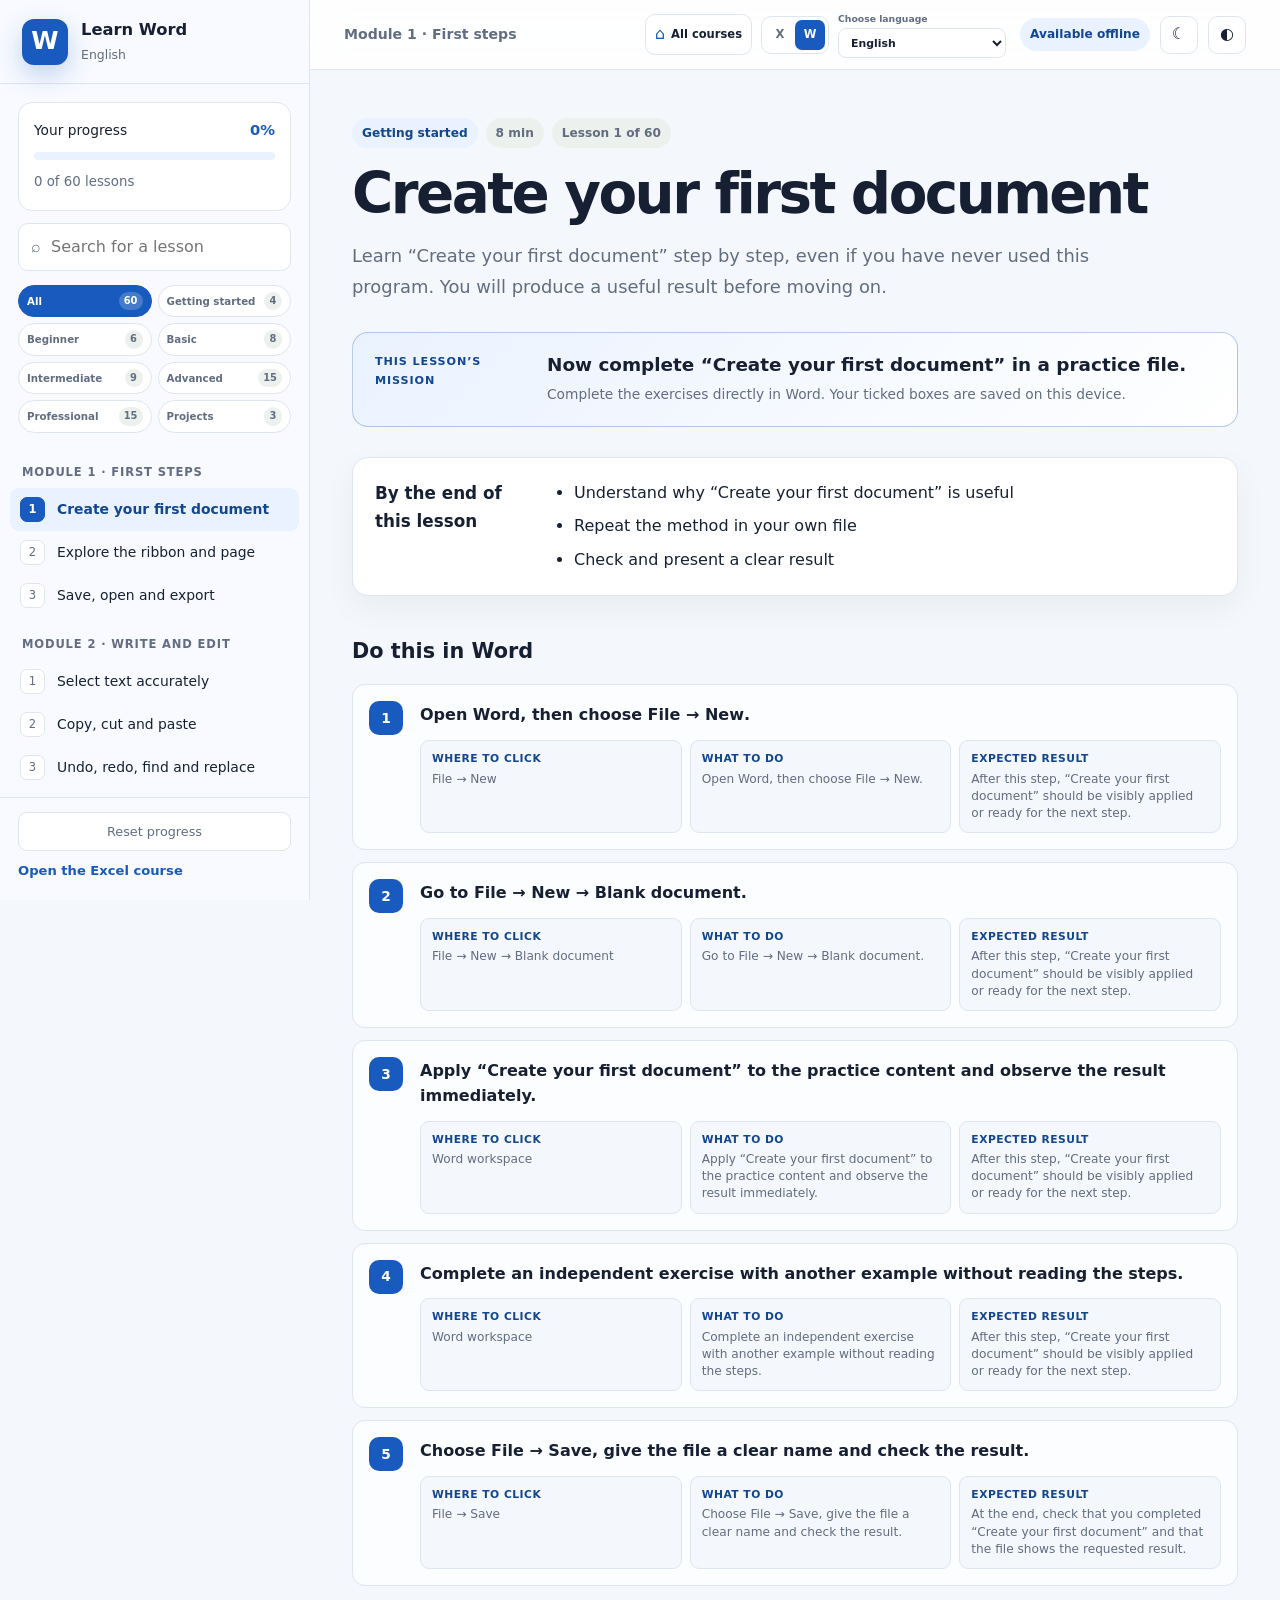
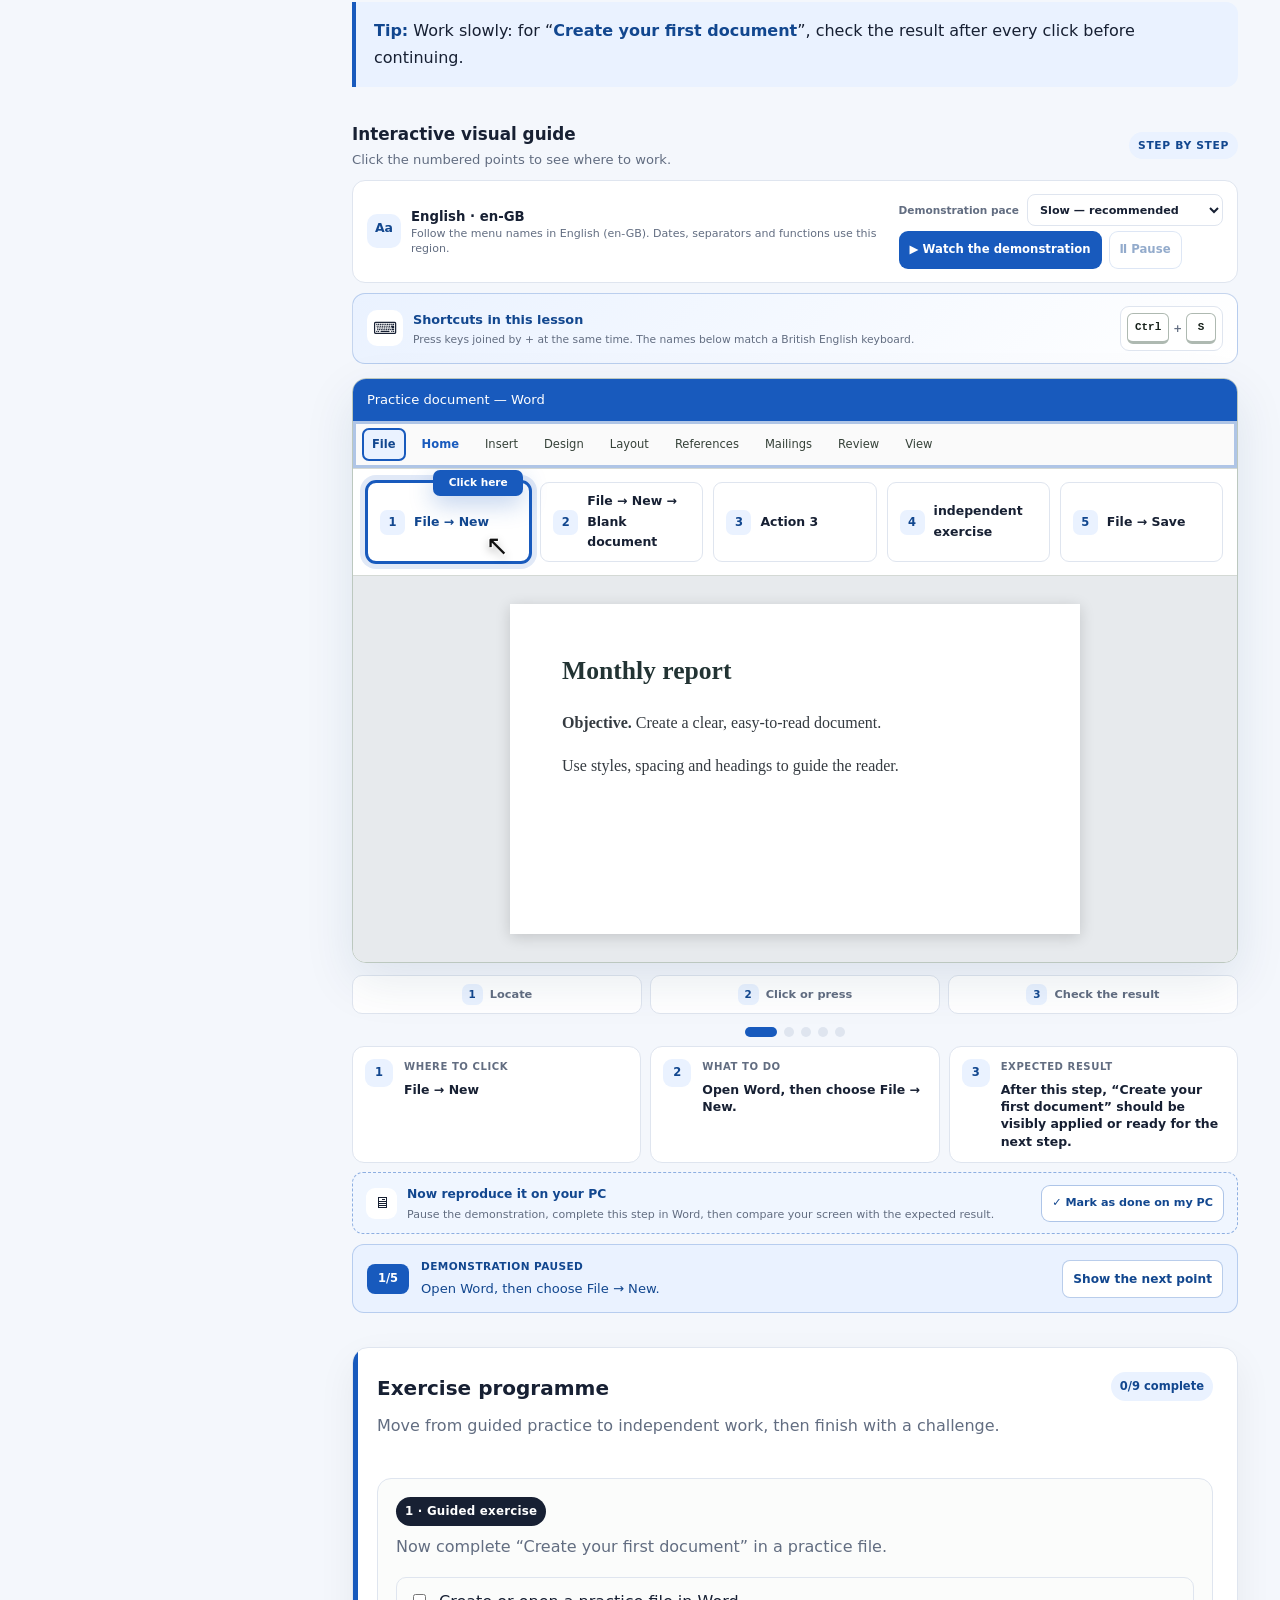
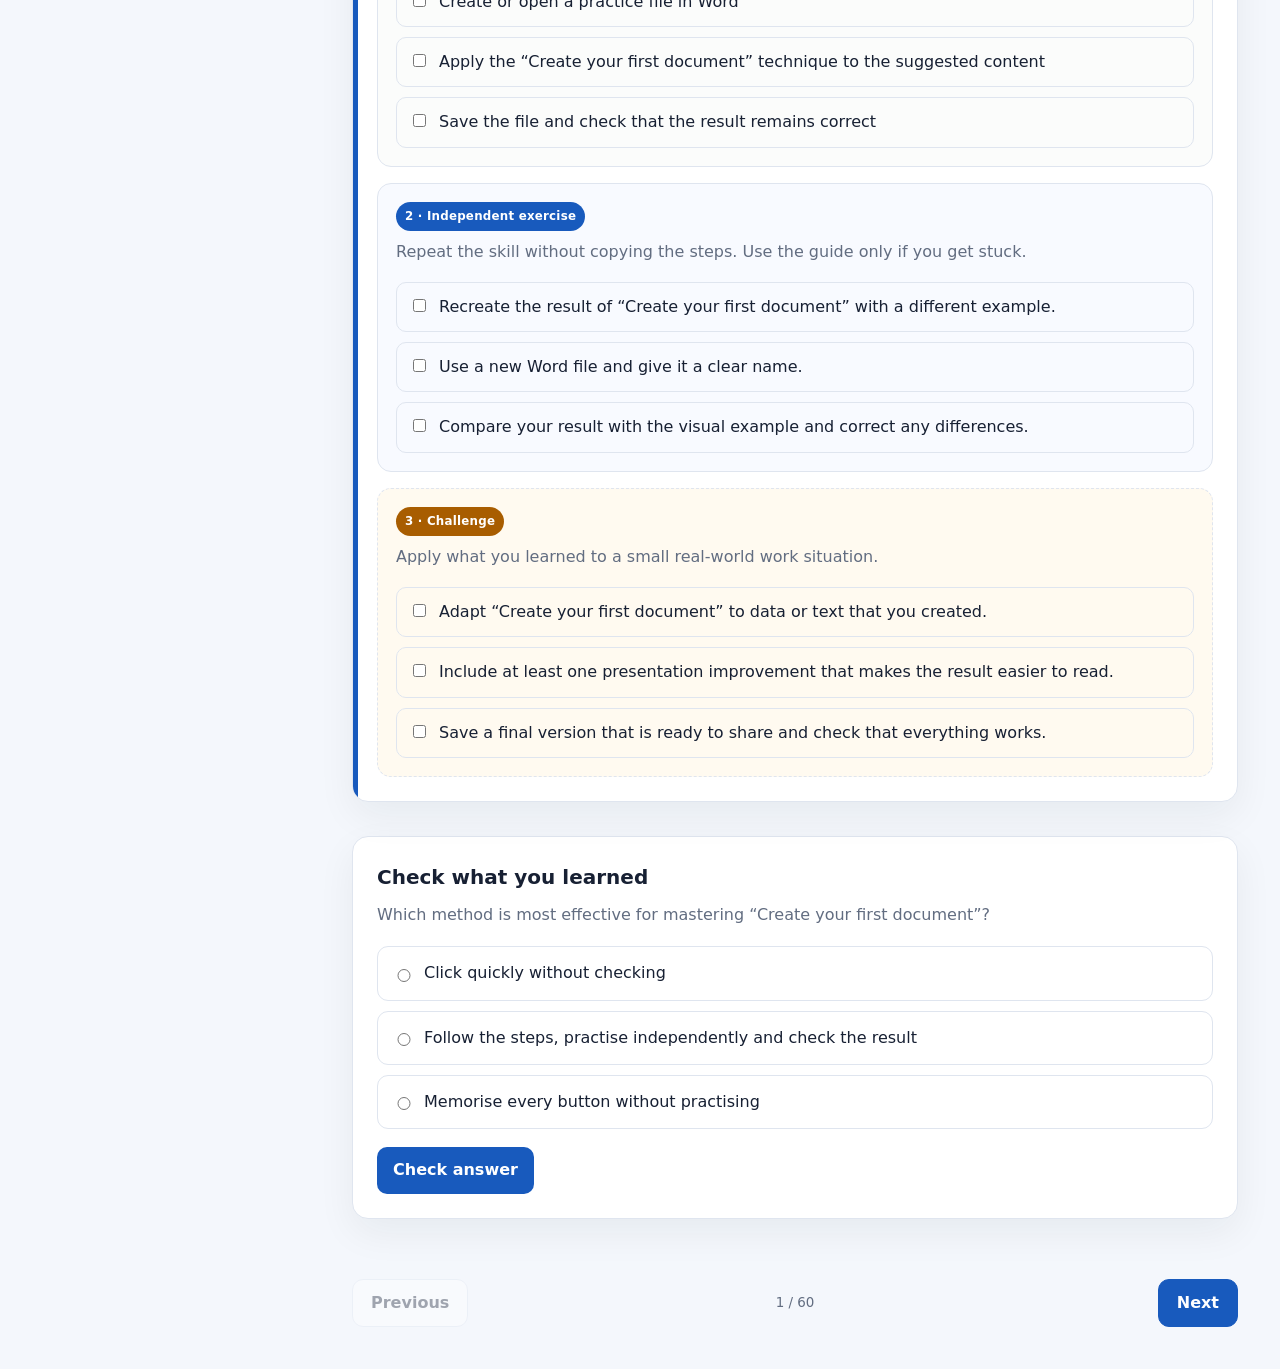
==== commit 3547762f: "Expand Word to a complete 60-lesson course" ====
--- a/en-GB/index.html
+++ b/en-GB/index.html
@@ -428,23 +428,37 @@
   .topbar { padding: 0 18px; }
   .crumb { display: none; }
   .global-navigation { margin-left: 0; }
+  .menu-button, .top-actions .icon-button { width: 44px; height: 44px; }
+  .portal-home, .language-switcher select { min-height: 44px; }
   .lesson { padding: 34px 22px 48px; }
   .lesson-footer { padding: 0 22px 30px; }
 }
 
 @media (max-width: 620px) {
-  .sidebar { width: min(310px, 90vw); }
+  .sidebar { width: min(320px, calc(100vw - 48px)); }
   .offline-pill { display: none; }
-  .topbar { min-height: 70px; height: auto; gap: 8px; padding: 9px 12px; }
-  .global-navigation { flex: 1; gap: 5px; margin-right: 0; }
-  .portal-home { padding: 5px 7px; }
+  .topbar {
+    min-height: 112px; height: auto; display: grid;
+    grid-template-columns: 44px 1fr auto;
+    grid-template-areas: "menu spacer actions" "navigation navigation navigation";
+    gap: 8px 10px; padding: 8px max(10px, env(safe-area-inset-right)) 9px max(10px, env(safe-area-inset-left));
+  }
+  .menu-button { grid-area: menu; width: 44px; height: 44px; }
+  .top-actions { grid-area: actions; gap: 8px; }
+  .global-navigation {
+    grid-area: navigation; width: 100%; display: grid;
+    grid-template-columns: 44px 72px minmax(0, 1fr);
+    align-items: center; gap: 7px; margin: 0;
+  }
+  .portal-home { min-width: 44px; min-height: 44px; justify-content: center; padding: 5px; }
   .portal-home b, .language-switcher > span { display: none; }
-  .language-switcher { flex: 1; }
-  .language-switcher select { width: 100%; max-width: none; min-height: 36px; }
-  .course-switch a, .course-switch strong { width: 28px; }
-  .top-actions { gap: 5px; }
-  .top-actions .icon-button { width: 35px; height: 35px; }
-  .lesson h1 { font-size: 2.25rem; }
+  .course-switch { min-height: 44px; justify-content: center; }
+  .course-switch a, .course-switch strong { width: 32px; height: 36px; }
+  .language-switcher { min-width: 0; width: 100%; }
+  .language-switcher select { width: 100%; max-width: none; min-width: 0; min-height: 44px; font-size: .75rem; }
+  .top-actions .icon-button { width: 44px; height: 44px; }
+  .lesson { padding: 30px 18px 44px; }
+  .lesson h1 { font-size: clamp(2rem, 10vw, 2.45rem); }
   .lead { font-size: 1rem; }
   .learning-card { grid-template-columns: 1fr; gap: 10px; padding: 18px; }
   .mission-card { grid-template-columns: 1fr; gap: 7px; padding: 18px; }
@@ -475,6 +489,21 @@
   .reproduce-bar { align-items: flex-start; flex-wrap: wrap; }
   .reproduce-bar p { min-width: calc(100% - 48px); }
   .reproduce-bar button { width: 100%; }
+  .lesson-link, .nav-button, .demo-buttons button, .guide-target, .reproduce-bar button { min-height: 44px; }
+  .lesson-footer { padding: 0 18px max(26px, env(safe-area-inset-bottom)); gap: 9px; }
+}
+
+@media (max-width: 380px) {
+  .topbar { grid-template-columns: 44px 1fr auto; padding-left: 8px; padding-right: 8px; }
+  .global-navigation { grid-template-columns: 44px 70px minmax(0, 1fr); gap: 5px; }
+  .top-actions { gap: 5px; }
+  .top-actions .icon-button { width: 42px; height: 42px; }
+  .language-switcher select { padding-left: 6px; padding-right: 20px; font-size: .68rem; }
+  .lesson { padding-left: 14px; padding-right: 14px; }
+  .lesson h1 { font-size: 1.9rem; }
+  .step, .practice-card, .quiz-card { padding: 15px; }
+  .real-shot button { padding: 12px; }
+  .lesson-footer { padding-left: 14px; padding-right: 14px; }
 }
 
 @media (prefers-reduced-motion: reduce) {
@@ -500,7 +529,7 @@
       <div class="progress-card">
         <div class="progress-copy"><span>Your progress</span><strong id="progressText">0%</strong></div>
         <div class="progress-track"><span id="progressBar"></span></div>
-        <small id="progressCount">0 of 45 lessons</small>
+        <small id="progressCount">0 of 60 lessons</small>
       </div>
       <label class="search-box">
         <span aria-hidden="true">⌕</span>
@@ -529,7 +558,7 @@
 
       <footer class="lesson-footer">
         <button id="prevButton" class="nav-button secondary" type="button">Previous</button>
-        <div class="lesson-position" id="lessonPosition">1 / 45</div>
+        <div class="lesson-position" id="lessonPosition">1 / 60</div>
         <button id="nextButton" class="nav-button primary" type="button">Next</button>
       </footer>
     </main>
@@ -2307,7 +2336,7 @@
         {
           "id": "word-37",
           "title": "Labels and envelopes",
-          "level": "Professional",
+          "level": "Advanced",
           "duration": "24 min",
           "intro": "Learn “Labels and envelopes” step by step, even if you have never used this program. You will produce a useful result before moving on.",
           "objectives": [
@@ -2346,7 +2375,7 @@
         {
           "id": "word-38",
           "title": "Rules in a mail merge",
-          "level": "Professional",
+          "level": "Advanced",
           "duration": "26 min",
           "intro": "Learn “Rules in a mail merge” step by step, even if you have never used this program. You will produce a useful result before moving on.",
           "objectives": [
@@ -2385,7 +2414,7 @@
         {
           "id": "word-39",
           "title": "Create a directory or catalogue",
-          "level": "Professional",
+          "level": "Advanced",
           "duration": "28 min",
           "intro": "Learn “Create a directory or catalogue” step by step, even if you have never used this program. You will produce a useful result before moving on.",
           "objectives": [
@@ -2430,7 +2459,7 @@
         {
           "id": "word-40",
           "title": "Organise with the Navigation Pane",
-          "level": "Professional",
+          "level": "Advanced",
           "duration": "22 min",
           "intro": "Learn “Organise with the Navigation Pane” step by step, even if you have never used this program. You will produce a useful result before moving on.",
           "objectives": [
@@ -2469,7 +2498,7 @@
         {
           "id": "word-41",
           "title": "Table of figures and tables",
-          "level": "Professional",
+          "level": "Advanced",
           "duration": "25 min",
           "intro": "Learn “Table of figures and tables” step by step, even if you have never used this program. You will produce a useful result before moving on.",
           "objectives": [
@@ -2508,7 +2537,7 @@
         {
           "id": "word-42",
           "title": "Properties, versions and structure",
-          "level": "Professional",
+          "level": "Advanced",
           "duration": "24 min",
           "intro": "Learn “Properties, versions and structure” step by step, even if you have never used this program. You will produce a useful result before moving on.",
           "objectives": [
@@ -2553,7 +2582,7 @@
         {
           "id": "word-43",
           "title": "Project: create a CV and cover letter",
-          "level": "Projects",
+          "level": "Professional",
           "duration": "50 min",
           "intro": "Learn “Project: create a CV and cover letter” step by step, even if you have never used this program. You will produce a useful result before moving on.",
           "objectives": [
@@ -2592,7 +2621,7 @@
         {
           "id": "word-44",
           "title": "Project: create a professional manual or report",
-          "level": "Projects",
+          "level": "Professional",
           "duration": "60 min",
           "intro": "Learn “Project: create a professional manual or report” step by step, even if you have never used this program. You will produce a useful result before moving on.",
           "objectives": [
@@ -2631,7 +2660,7 @@
         {
           "id": "word-45",
           "title": "Project: create a newsletter",
-          "level": "Projects",
+          "level": "Professional",
           "duration": "55 min",
           "intro": "Learn “Project: create a newsletter” step by step, even if you have never used this program. You will produce a useful result before moving on.",
           "objectives": [
@@ -2658,6 +2687,621 @@
           },
           "quiz": {
             "question": "Which method is most effective for mastering “Project: create a newsletter”?",
+            "options": [
+              "Click quickly without checking",
+              "Follow the steps, practise independently and check the result",
+              "Memorise every button without practising"
+            ],
+            "answer": 1,
+            "explain": "Progressive practice and checking the result build lasting skills."
+          }
+        }
+      ]
+    },
+    {
+      "number": "Module 16",
+      "title": "Cloud collaboration and versions",
+      "lessons": [
+        {
+          "id": "word-46",
+          "title": "Share and write with co-authoring",
+          "level": "Professional",
+          "duration": "24 min",
+          "intro": "Learn “Share and write with co-authoring” step by step, even if you have never used this program. You will produce a useful result before moving on.",
+          "objectives": [
+            "Understand why “Share and write with co-authoring” is useful",
+            "Repeat the method in your own file",
+            "Check and present a clear result"
+          ],
+          "steps": [
+            "Open Word, then choose <strong>File → New</strong>.",
+            "Go to <strong>File → Share → OneDrive or SharePoint</strong>.",
+            "Apply “Share and write with co-authoring” to the practice content and observe the result immediately.",
+            "Complete an <strong>independent exercise</strong> with another example without reading the steps.",
+            "Choose <strong>File → Save</strong>, give the file a clear name and check the result."
+          ],
+          "shortcuts": [],
+          "tip": "Work slowly: for “<strong>Share and write with co-authoring</strong>”, check the result after every click before continuing.",
+          "practice": {
+            "intro": "Now complete “Share and write with co-authoring” in a practice file.",
+            "tasks": [
+              "Create or open a practice file in Word",
+              "Apply the “Share and write with co-authoring” technique to the suggested content",
+              "Save the file and check that the result remains correct"
+            ]
+          },
+          "quiz": {
+            "question": "Which method is most effective for mastering “Share and write with co-authoring”?",
+            "options": [
+              "Click quickly without checking",
+              "Follow the steps, practise independently and check the result",
+              "Memorise every button without practising"
+            ],
+            "answer": 1,
+            "explain": "Progressive practice and checking the result build lasting skills."
+          }
+        },
+        {
+          "id": "word-47",
+          "title": "Comments, @mentions and review tasks",
+          "level": "Professional",
+          "duration": "22 min",
+          "intro": "Learn “Comments, @mentions and review tasks” step by step, even if you have never used this program. You will produce a useful result before moving on.",
+          "objectives": [
+            "Understand why “Comments, @mentions and review tasks” is useful",
+            "Repeat the method in your own file",
+            "Check and present a clear result"
+          ],
+          "steps": [
+            "Open Word, then choose <strong>File → New</strong>.",
+            "Go to <strong>Review → New Comment and @mention</strong>.",
+            "Apply “Comments, @mentions and review tasks” to the practice content and observe the result immediately.",
+            "Complete an <strong>independent exercise</strong> with another example without reading the steps.",
+            "Choose <strong>File → Save</strong>, give the file a clear name and check the result."
+          ],
+          "shortcuts": [],
+          "tip": "Work slowly: for “<strong>Comments, @mentions and review tasks</strong>”, check the result after every click before continuing.",
+          "practice": {
+            "intro": "Now complete “Comments, @mentions and review tasks” in a practice file.",
+            "tasks": [
+              "Create or open a practice file in Word",
+              "Apply the “Comments, @mentions and review tasks” technique to the suggested content",
+              "Save the file and check that the result remains correct"
+            ]
+          },
+          "quiz": {
+            "question": "Which method is most effective for mastering “Comments, @mentions and review tasks”?",
+            "options": [
+              "Click quickly without checking",
+              "Follow the steps, practise independently and check the result",
+              "Memorise every button without practising"
+            ],
+            "answer": 1,
+            "explain": "Progressive practice and checking the result build lasting skills."
+          }
+        },
+        {
+          "id": "word-48",
+          "title": "Compare, combine and recover versions",
+          "level": "Professional",
+          "duration": "28 min",
+          "intro": "Learn “Compare, combine and recover versions” step by step, even if you have never used this program. You will produce a useful result before moving on.",
+          "objectives": [
+            "Understand why “Compare, combine and recover versions” is useful",
+            "Repeat the method in your own file",
+            "Check and present a clear result"
+          ],
+          "steps": [
+            "Open Word, then choose <strong>File → New</strong>.",
+            "Go to <strong>Review → Compare or Combine and File → Version History</strong>.",
+            "Apply “Compare, combine and recover versions” to the practice content and observe the result immediately.",
+            "Complete an <strong>independent exercise</strong> with another example without reading the steps.",
+            "Choose <strong>File → Save</strong>, give the file a clear name and check the result."
+          ],
+          "shortcuts": [],
+          "tip": "Work slowly: for “<strong>Compare, combine and recover versions</strong>”, check the result after every click before continuing.",
+          "practice": {
+            "intro": "Now complete “Compare, combine and recover versions” in a practice file.",
+            "tasks": [
+              "Create or open a practice file in Word",
+              "Apply the “Compare, combine and recover versions” technique to the suggested content",
+              "Save the file and check that the result remains correct"
+            ]
+          },
+          "quiz": {
+            "question": "Which method is most effective for mastering “Compare, combine and recover versions”?",
+            "options": [
+              "Click quickly without checking",
+              "Follow the steps, practise independently and check the result",
+              "Memorise every button without practising"
+            ],
+            "answer": 1,
+            "explain": "Progressive practice and checking the result build lasting skills."
+          }
+        }
+      ]
+    },
+    {
+      "number": "Module 17",
+      "title": "Inclusive and multilingual writing",
+      "lessons": [
+        {
+          "id": "word-49",
+          "title": "Advanced document accessibility",
+          "level": "Professional",
+          "duration": "28 min",
+          "intro": "Learn “Advanced document accessibility” step by step, even if you have never used this program. You will produce a useful result before moving on.",
+          "objectives": [
+            "Understand why “Advanced document accessibility” is useful",
+            "Repeat the method in your own file",
+            "Check and present a clear result"
+          ],
+          "steps": [
+            "Open Word, then choose <strong>File → New</strong>.",
+            "Go to <strong>Review → Check Accessibility</strong>.",
+            "Apply “Advanced document accessibility” to the practice content and observe the result immediately.",
+            "Complete an <strong>independent exercise</strong> with another example without reading the steps.",
+            "Choose <strong>File → Save</strong>, give the file a clear name and check the result."
+          ],
+          "shortcuts": [],
+          "tip": "Work slowly: for “<strong>Advanced document accessibility</strong>”, check the result after every click before continuing.",
+          "practice": {
+            "intro": "Now complete “Advanced document accessibility” in a practice file.",
+            "tasks": [
+              "Create or open a practice file in Word",
+              "Apply the “Advanced document accessibility” technique to the suggested content",
+              "Save the file and check that the result remains correct"
+            ]
+          },
+          "quiz": {
+            "question": "Which method is most effective for mastering “Advanced document accessibility”?",
+            "options": [
+              "Click quickly without checking",
+              "Follow the steps, practise independently and check the result",
+              "Memorise every button without practising"
+            ],
+            "answer": 1,
+            "explain": "Progressive practice and checking the result build lasting skills."
+          }
+        },
+        {
+          "id": "word-50",
+          "title": "Languages, translation and Read Aloud",
+          "level": "Professional",
+          "duration": "24 min",
+          "intro": "Learn “Languages, translation and Read Aloud” step by step, even if you have never used this program. You will produce a useful result before moving on.",
+          "objectives": [
+            "Understand why “Languages, translation and Read Aloud” is useful",
+            "Repeat the method in your own file",
+            "Check and present a clear result"
+          ],
+          "steps": [
+            "Open Word, then choose <strong>File → New</strong>.",
+            "Go to <strong>Review → Language, Translate or Read Aloud</strong>.",
+            "Apply “Languages, translation and Read Aloud” to the practice content and observe the result immediately.",
+            "Complete an <strong>independent exercise</strong> with another example without reading the steps.",
+            "Choose <strong>File → Save</strong>, give the file a clear name and check the result."
+          ],
+          "shortcuts": [],
+          "tip": "Work slowly: for “<strong>Languages, translation and Read Aloud</strong>”, check the result after every click before continuing.",
+          "practice": {
+            "intro": "Now complete “Languages, translation and Read Aloud” in a practice file.",
+            "tasks": [
+              "Create or open a practice file in Word",
+              "Apply the “Languages, translation and Read Aloud” technique to the suggested content",
+              "Save the file and check that the result remains correct"
+            ]
+          },
+          "quiz": {
+            "question": "Which method is most effective for mastering “Languages, translation and Read Aloud”?",
+            "options": [
+              "Click quickly without checking",
+              "Follow the steps, practise independently and check the result",
+              "Memorise every button without practising"
+            ],
+            "answer": 1,
+            "explain": "Progressive practice and checking the result build lasting skills."
+          }
+        },
+        {
+          "id": "word-51",
+          "title": "Dictation and transcription with review",
+          "level": "Professional",
+          "duration": "26 min",
+          "intro": "Learn “Dictation and transcription with review” step by step, even if you have never used this program. You will produce a useful result before moving on.",
+          "objectives": [
+            "Understand why “Dictation and transcription with review” is useful",
+            "Repeat the method in your own file",
+            "Check and present a clear result"
+          ],
+          "steps": [
+            "Open Word, then choose <strong>File → New</strong>.",
+            "Go to <strong>Home → Dictate → Transcribe</strong>.",
+            "Apply “Dictation and transcription with review” to the practice content and observe the result immediately.",
+            "Complete an <strong>independent exercise</strong> with another example without reading the steps.",
+            "Choose <strong>File → Save</strong>, give the file a clear name and check the result."
+          ],
+          "shortcuts": [],
+          "tip": "Work slowly: for “<strong>Dictation and transcription with review</strong>”, check the result after every click before continuing.",
+          "practice": {
+            "intro": "Now complete “Dictation and transcription with review” in a practice file.",
+            "tasks": [
+              "Create or open a practice file in Word",
+              "Apply the “Dictation and transcription with review” technique to the suggested content",
+              "Save the file and check that the result remains correct"
+            ]
+          },
+          "quiz": {
+            "question": "Which method is most effective for mastering “Dictation and transcription with review”?",
+            "options": [
+              "Click quickly without checking",
+              "Follow the steps, practise independently and check the result",
+              "Memorise every button without practising"
+            ],
+            "answer": 1,
+            "explain": "Progressive practice and checking the result build lasting skills."
+          }
+        }
+      ]
+    },
+    {
+      "number": "Module 18",
+      "title": "Technical and academic documents",
+      "lessons": [
+        {
+          "id": "word-52",
+          "title": "Equations, symbols and technical numbering",
+          "level": "Professional",
+          "duration": "26 min",
+          "intro": "Learn “Equations, symbols and technical numbering” step by step, even if you have never used this program. You will produce a useful result before moving on.",
+          "objectives": [
+            "Understand why “Equations, symbols and technical numbering” is useful",
+            "Repeat the method in your own file",
+            "Check and present a clear result"
+          ],
+          "steps": [
+            "Open Word, then choose <strong>File → New</strong>.",
+            "Go to <strong>Insert → Equation or Symbol</strong>.",
+            "Apply “Equations, symbols and technical numbering” to the practice content and observe the result immediately.",
+            "Complete an <strong>independent exercise</strong> with another example without reading the steps.",
+            "Choose <strong>File → Save</strong>, give the file a clear name and check the result."
+          ],
+          "shortcuts": [],
+          "tip": "Work slowly: for “<strong>Equations, symbols and technical numbering</strong>”, check the result after every click before continuing.",
+          "practice": {
+            "intro": "Now complete “Equations, symbols and technical numbering” in a practice file.",
+            "tasks": [
+              "Create or open a practice file in Word",
+              "Apply the “Equations, symbols and technical numbering” technique to the suggested content",
+              "Save the file and check that the result remains correct"
+            ]
+          },
+          "quiz": {
+            "question": "Which method is most effective for mastering “Equations, symbols and technical numbering”?",
+            "options": [
+              "Click quickly without checking",
+              "Follow the steps, practise independently and check the result",
+              "Memorise every button without practising"
+            ],
+            "answer": 1,
+            "explain": "Progressive practice and checking the result build lasting skills."
+          }
+        },
+        {
+          "id": "word-53",
+          "title": "Controlled sources, citations and bibliography",
+          "level": "Professional",
+          "duration": "30 min",
+          "intro": "Learn “Controlled sources, citations and bibliography” step by step, even if you have never used this program. You will produce a useful result before moving on.",
+          "objectives": [
+            "Understand why “Controlled sources, citations and bibliography” is useful",
+            "Repeat the method in your own file",
+            "Check and present a clear result"
+          ],
+          "steps": [
+            "Open Word, then choose <strong>File → New</strong>.",
+            "Go to <strong>References → Manage Sources → Insert Citation</strong>.",
+            "Apply “Controlled sources, citations and bibliography” to the practice content and observe the result immediately.",
+            "Complete an <strong>independent exercise</strong> with another example without reading the steps.",
+            "Choose <strong>File → Save</strong>, give the file a clear name and check the result."
+          ],
+          "shortcuts": [],
+          "tip": "Work slowly: for “<strong>Controlled sources, citations and bibliography</strong>”, check the result after every click before continuing.",
+          "practice": {
+            "intro": "Now complete “Controlled sources, citations and bibliography” in a practice file.",
+            "tasks": [
+              "Create or open a practice file in Word",
+              "Apply the “Controlled sources, citations and bibliography” technique to the suggested content",
+              "Save the file and check that the result remains correct"
+            ]
+          },
+          "quiz": {
+            "question": "Which method is most effective for mastering “Controlled sources, citations and bibliography”?",
+            "options": [
+              "Click quickly without checking",
+              "Follow the steps, practise independently and check the result",
+              "Memorise every button without practising"
+            ],
+            "answer": 1,
+            "explain": "Progressive practice and checking the result build lasting skills."
+          }
+        },
+        {
+          "id": "word-54",
+          "title": "Bookmarks, hyperlinks and an index",
+          "level": "Professional",
+          "duration": "28 min",
+          "intro": "Learn “Bookmarks, hyperlinks and an index” step by step, even if you have never used this program. You will produce a useful result before moving on.",
+          "objectives": [
+            "Understand why “Bookmarks, hyperlinks and an index” is useful",
+            "Repeat the method in your own file",
+            "Check and present a clear result"
+          ],
+          "steps": [
+            "Open Word, then choose <strong>File → New</strong>.",
+            "Go to <strong>Insert → Bookmark or Link and References → Mark Entry</strong>.",
+            "Apply “Bookmarks, hyperlinks and an index” to the practice content and observe the result immediately.",
+            "Complete an <strong>independent exercise</strong> with another example without reading the steps.",
+            "Choose <strong>File → Save</strong>, give the file a clear name and check the result."
+          ],
+          "shortcuts": [],
+          "tip": "Work slowly: for “<strong>Bookmarks, hyperlinks and an index</strong>”, check the result after every click before continuing.",
+          "practice": {
+            "intro": "Now complete “Bookmarks, hyperlinks and an index” in a practice file.",
+            "tasks": [
+              "Create or open a practice file in Word",
+              "Apply the “Bookmarks, hyperlinks and an index” technique to the suggested content",
+              "Save the file and check that the result remains correct"
+            ]
+          },
+          "quiz": {
+            "question": "Which method is most effective for mastering “Bookmarks, hyperlinks and an index”?",
+            "options": [
+              "Click quickly without checking",
+              "Follow the steps, practise independently and check the result",
+              "Memorise every button without practising"
+            ],
+            "answer": 1,
+            "explain": "Progressive practice and checking the result build lasting skills."
+          }
+        }
+      ]
+    },
+    {
+      "number": "Module 19",
+      "title": "Automation and advanced fields",
+      "lessons": [
+        {
+          "id": "word-55",
+          "title": "Quick Parts, AutoText and properties",
+          "level": "Professional",
+          "duration": "25 min",
+          "intro": "Learn “Quick Parts, AutoText and properties” step by step, even if you have never used this program. You will produce a useful result before moving on.",
+          "objectives": [
+            "Understand why “Quick Parts, AutoText and properties” is useful",
+            "Repeat the method in your own file",
+            "Check and present a clear result"
+          ],
+          "steps": [
+            "Open Word, then choose <strong>File → New</strong>.",
+            "Go to <strong>Insert → Quick Parts → AutoText or Document Property</strong>.",
+            "Apply “Quick Parts, AutoText and properties” to the practice content and observe the result immediately.",
+            "Complete an <strong>independent exercise</strong> with another example without reading the steps.",
+            "Choose <strong>File → Save</strong>, give the file a clear name and check the result."
+          ],
+          "shortcuts": [],
+          "tip": "Work slowly: for “<strong>Quick Parts, AutoText and properties</strong>”, check the result after every click before continuing.",
+          "practice": {
+            "intro": "Now complete “Quick Parts, AutoText and properties” in a practice file.",
+            "tasks": [
+              "Create or open a practice file in Word",
+              "Apply the “Quick Parts, AutoText and properties” technique to the suggested content",
+              "Save the file and check that the result remains correct"
+            ]
+          },
+          "quiz": {
+            "question": "Which method is most effective for mastering “Quick Parts, AutoText and properties”?",
+            "options": [
+              "Click quickly without checking",
+              "Follow the steps, practise independently and check the result",
+              "Memorise every button without practising"
+            ],
+            "answer": 1,
+            "explain": "Progressive practice and checking the result build lasting skills."
+          }
+        },
+        {
+          "id": "word-56",
+          "title": "Conditional fields and form calculations",
+          "level": "Professional",
+          "duration": "30 min",
+          "intro": "Learn “Conditional fields and form calculations” step by step, even if you have never used this program. You will produce a useful result before moving on.",
+          "objectives": [
+            "Understand why “Conditional fields and form calculations” is useful",
+            "Repeat the method in your own file",
+            "Check and present a clear result"
+          ],
+          "steps": [
+            "Open Word, then choose <strong>File → New</strong>.",
+            "Go to <strong>Insert → Quick Parts → Field</strong>.",
+            "Apply “Conditional fields and form calculations” to the practice content and observe the result immediately.",
+            "Complete an <strong>independent exercise</strong> with another example without reading the steps.",
+            "Choose <strong>File → Save</strong>, give the file a clear name and check the result."
+          ],
+          "shortcuts": [],
+          "tip": "Work slowly: for “<strong>Conditional fields and form calculations</strong>”, check the result after every click before continuing.",
+          "practice": {
+            "intro": "Now complete “Conditional fields and form calculations” in a practice file.",
+            "tasks": [
+              "Create or open a practice file in Word",
+              "Apply the “Conditional fields and form calculations” technique to the suggested content",
+              "Save the file and check that the result remains correct"
+            ]
+          },
+          "quiz": {
+            "question": "Which method is most effective for mastering “Conditional fields and form calculations”?",
+            "options": [
+              "Click quickly without checking",
+              "Follow the steps, practise independently and check the result",
+              "Memorise every button without practising"
+            ],
+            "answer": 1,
+            "explain": "Progressive practice and checking the result build lasting skills."
+          }
+        },
+        {
+          "id": "word-57",
+          "title": "Record a simple macro safely",
+          "level": "Professional",
+          "duration": "28 min",
+          "intro": "Learn “Record a simple macro safely” step by step, even if you have never used this program. You will produce a useful result before moving on.",
+          "objectives": [
+            "Understand why “Record a simple macro safely” is useful",
+            "Repeat the method in your own file",
+            "Check and present a clear result"
+          ],
+          "steps": [
+            "Open Word, then choose <strong>File → New</strong>.",
+            "Go to <strong>Developer → Record Macro</strong>.",
+            "Apply “Record a simple macro safely” to the practice content and observe the result immediately.",
+            "Complete an <strong>independent exercise</strong> with another example without reading the steps.",
+            "Choose <strong>File → Save</strong>, give the file a clear name and check the result."
+          ],
+          "shortcuts": [],
+          "tip": "Work slowly: for “<strong>Record a simple macro safely</strong>”, check the result after every click before continuing.",
+          "practice": {
+            "intro": "Now complete “Record a simple macro safely” in a practice file.",
+            "tasks": [
+              "Create or open a practice file in Word",
+              "Apply the “Record a simple macro safely” technique to the suggested content",
+              "Save the file and check that the result remains correct"
+            ]
+          },
+          "quiz": {
+            "question": "Which method is most effective for mastering “Record a simple macro safely”?",
+            "options": [
+              "Click quickly without checking",
+              "Follow the steps, practise independently and check the result",
+              "Memorise every button without practising"
+            ],
+            "answer": 1,
+            "explain": "Progressive practice and checking the result build lasting skills."
+          }
+        }
+      ]
+    },
+    {
+      "number": "Module 20",
+      "title": "Security, publishing and final project",
+      "lessons": [
+        {
+          "id": "word-58",
+          "title": "Inspect metadata and hidden content",
+          "level": "Projects",
+          "duration": "26 min",
+          "intro": "Learn “Inspect metadata and hidden content” step by step, even if you have never used this program. You will produce a useful result before moving on.",
+          "objectives": [
+            "Understand why “Inspect metadata and hidden content” is useful",
+            "Repeat the method in your own file",
+            "Check and present a clear result"
+          ],
+          "steps": [
+            "Open Word, then choose <strong>File → New</strong>.",
+            "Go to <strong>File → Info → Inspect Document</strong>.",
+            "Apply “Inspect metadata and hidden content” to the practice content and observe the result immediately.",
+            "Complete an <strong>independent exercise</strong> with another example without reading the steps.",
+            "Choose <strong>File → Save</strong>, give the file a clear name and check the result."
+          ],
+          "shortcuts": [],
+          "tip": "Work slowly: for “<strong>Inspect metadata and hidden content</strong>”, check the result after every click before continuing.",
+          "practice": {
+            "intro": "Now complete “Inspect metadata and hidden content” in a practice file.",
+            "tasks": [
+              "Create or open a practice file in Word",
+              "Apply the “Inspect metadata and hidden content” technique to the suggested content",
+              "Save the file and check that the result remains correct"
+            ]
+          },
+          "quiz": {
+            "question": "Which method is most effective for mastering “Inspect metadata and hidden content”?",
+            "options": [
+              "Click quickly without checking",
+              "Follow the steps, practise independently and check the result",
+              "Memorise every button without practising"
+            ],
+            "answer": 1,
+            "explain": "Progressive practice and checking the result build lasting skills."
+          }
+        },
+        {
+          "id": "word-59",
+          "title": "Restrict editing, sign and publish to PDF",
+          "level": "Projects",
+          "duration": "30 min",
+          "intro": "Learn “Restrict editing, sign and publish to PDF” step by step, even if you have never used this program. You will produce a useful result before moving on.",
+          "objectives": [
+            "Understand why “Restrict editing, sign and publish to PDF” is useful",
+            "Repeat the method in your own file",
+            "Check and present a clear result"
+          ],
+          "steps": [
+            "Open Word, then choose <strong>File → New</strong>.",
+            "Go to <strong>Review → Restrict Editing and File → Export to PDF</strong>.",
+            "Apply “Restrict editing, sign and publish to PDF” to the practice content and observe the result immediately.",
+            "Complete an <strong>independent exercise</strong> with another example without reading the steps.",
+            "Choose <strong>File → Save</strong>, give the file a clear name and check the result."
+          ],
+          "shortcuts": [],
+          "tip": "Work slowly: for “<strong>Restrict editing, sign and publish to PDF</strong>”, check the result after every click before continuing.",
+          "practice": {
+            "intro": "Now complete “Restrict editing, sign and publish to PDF” in a practice file.",
+            "tasks": [
+              "Create or open a practice file in Word",
+              "Apply the “Restrict editing, sign and publish to PDF” technique to the suggested content",
+              "Save the file and check that the result remains correct"
+            ]
+          },
+          "quiz": {
+            "question": "Which method is most effective for mastering “Restrict editing, sign and publish to PDF”?",
+            "options": [
+              "Click quickly without checking",
+              "Follow the steps, practise independently and check the result",
+              "Memorise every button without practising"
+            ],
+            "answer": 1,
+            "explain": "Progressive practice and checking the result build lasting skills."
+          }
+        },
+        {
+          "id": "word-60",
+          "title": "Final project: complete professional document",
+          "level": "Projects",
+          "duration": "90 min",
+          "intro": "Learn “Final project: complete professional document” step by step, even if you have never used this program. You will produce a useful result before moving on.",
+          "objectives": [
+            "Understand why “Final project: complete professional document” is useful",
+            "Repeat the method in your own file",
+            "Check and present a clear result"
+          ],
+          "steps": [
+            "Open Word, then choose <strong>File → New</strong>.",
+            "Go to <strong>Home → Styles, Review and References → Update</strong>.",
+            "Apply “Final project: complete professional document” to the practice content and observe the result immediately.",
+            "Complete an <strong>independent exercise</strong> with another example without reading the steps.",
+            "Choose <strong>File → Save</strong>, give the file a clear name and check the result."
+          ],
+          "shortcuts": [],
+          "tip": "Work slowly: for “<strong>Final project: complete professional document</strong>”, check the result after every click before continuing.",
+          "practice": {
+            "intro": "Now complete “Final project: complete professional document” in a practice file.",
+            "tasks": [
+              "Create or open a practice file in Word",
+              "Apply the “Final project: complete professional document” technique to the suggested content",
+              "Save the file and check that the result remains correct"
+            ]
+          },
+          "quiz": {
+            "question": "Which method is most effective for mastering “Final project: complete professional document”?",
             "options": [
               "Click quickly without checking",
               "Follow the steps, practise independently and check the result",
@@ -2685,9 +3329,9 @@
     { key: 'beginner', end: 10 },
     { key: 'basic', end: 18 },
     { key: 'intermediate', end: 27 },
-    { key: 'advanced', end: 36 },
-    { key: 'professional', end: 42 },
-    { key: 'projects', end: 45 }
+    { key: 'advanced', end: 42 },
+    { key: 'professional', end: 57 },
+    { key: 'projects', end: 60 }
   ];
 
   function levelKeyForIndex(index) {
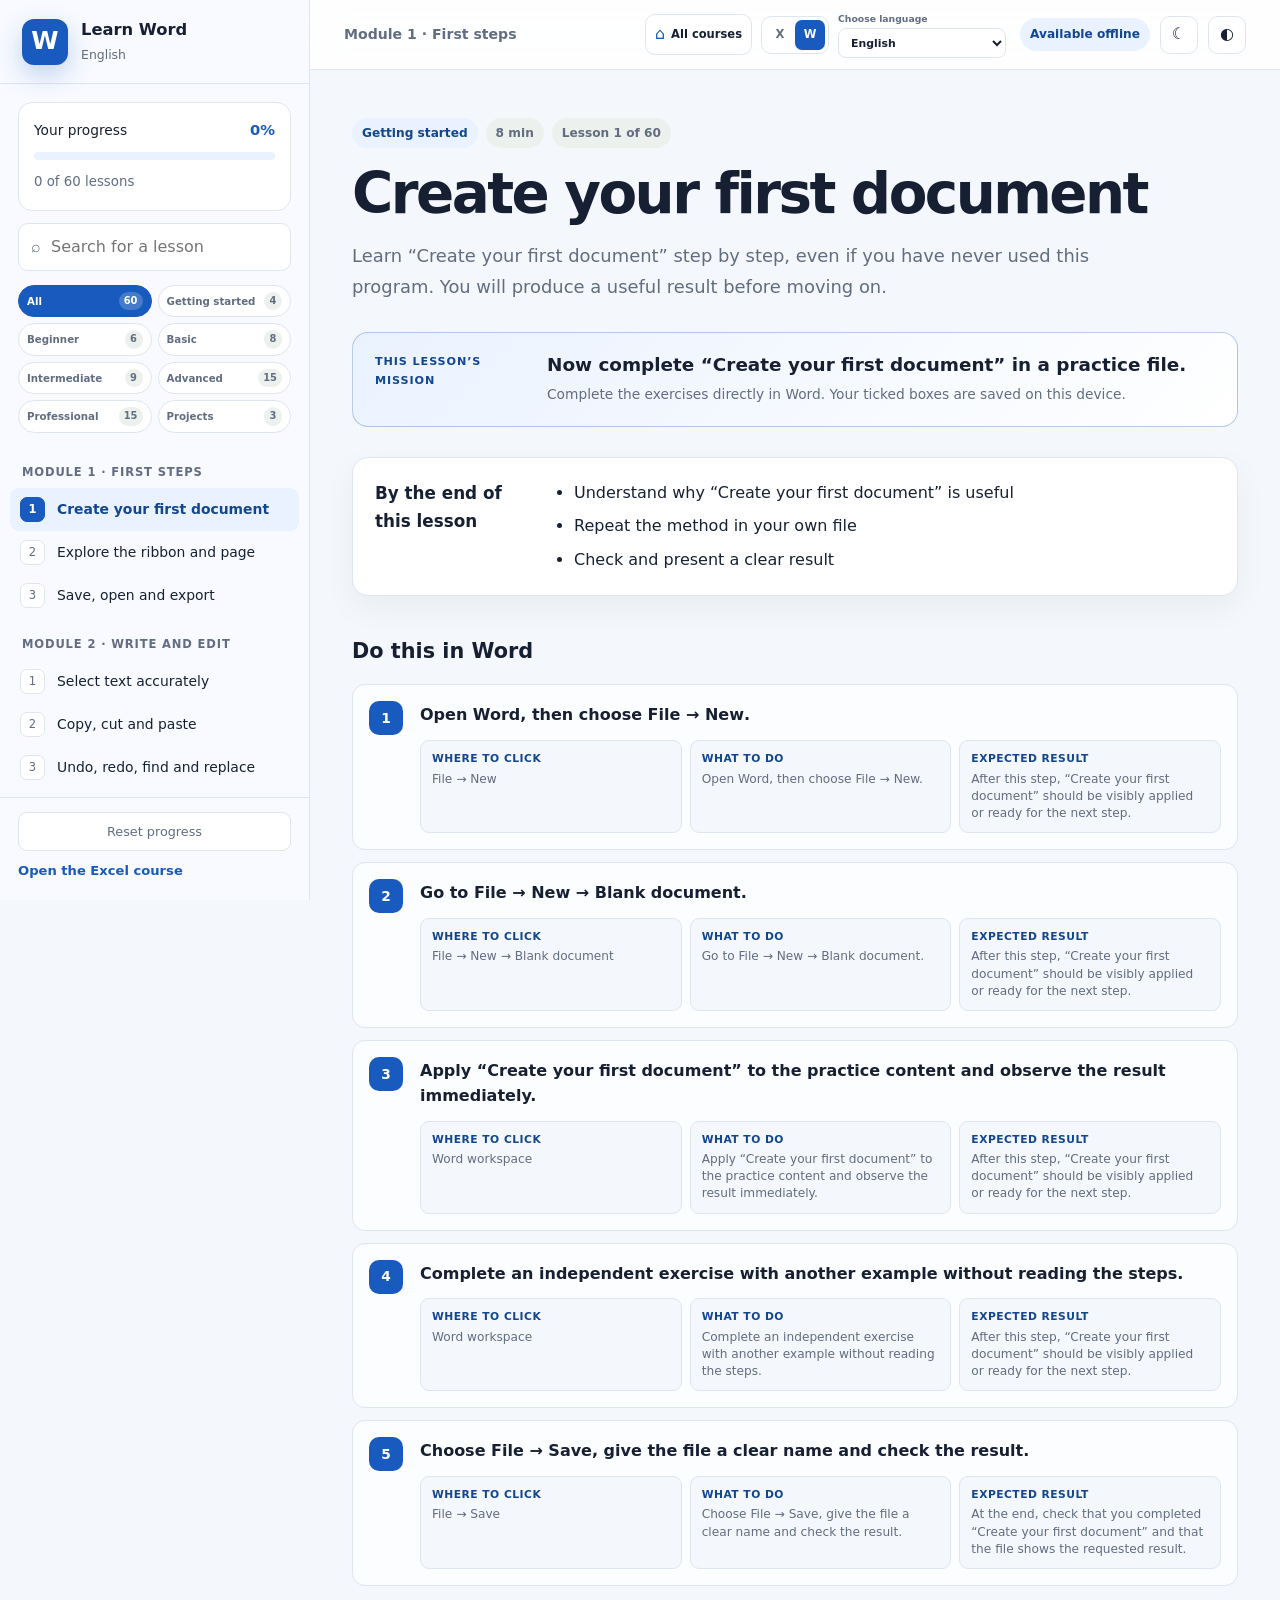
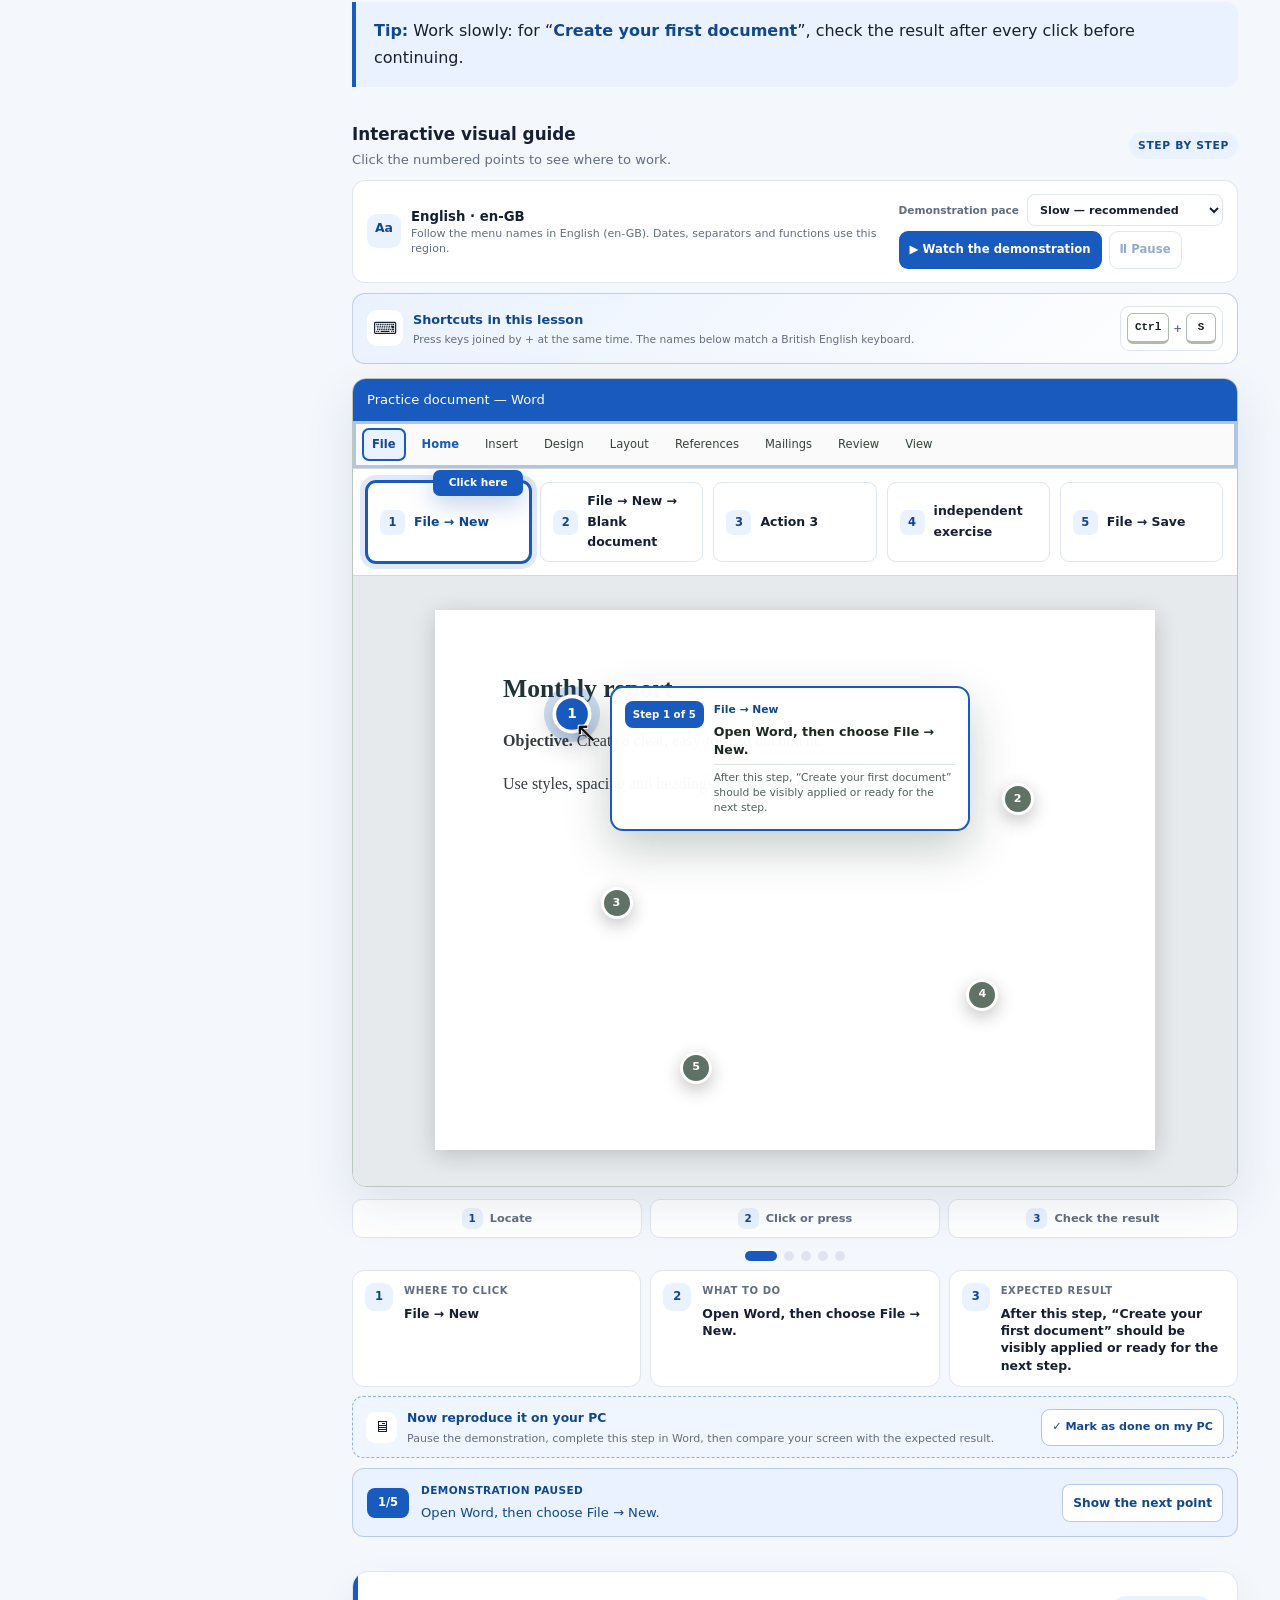
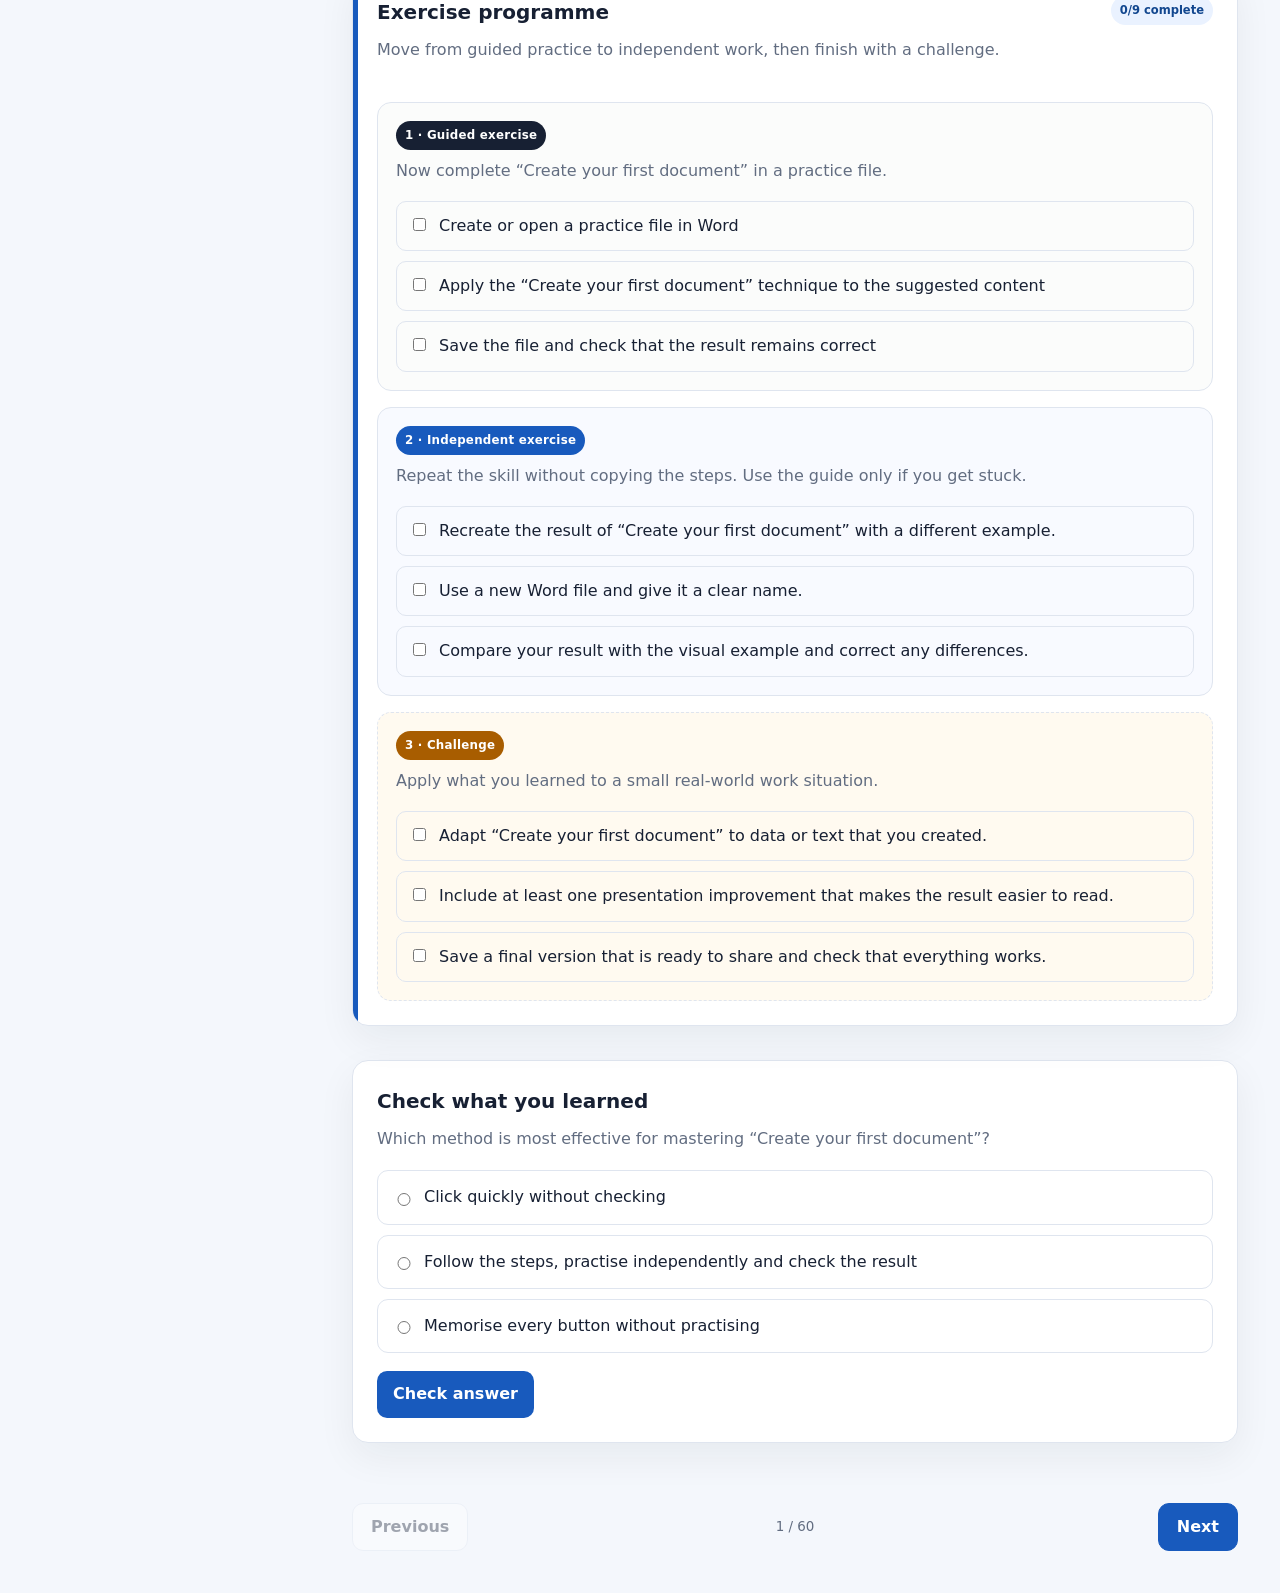
==== commit 1d5ad75d: "Show practical guidance directly on document pages" ====
--- a/en-GB/index.html
+++ b/en-GB/index.html
@@ -275,34 +275,64 @@
 .click-coach p strong, .click-coach p span { display: block; }
 .click-coach p strong { margin-bottom: 2px; font-size: .66rem; letter-spacing: .04em; text-transform: uppercase; }
 .click-coach button { padding: 8px 10px; border: 1px solid rgba(var(--accent-rgb), .3); border-radius: 8px; background: #fff; color: var(--accent-dark); cursor: pointer; font-size: .76rem; font-weight: 800; }
-.sheet-shell { position: relative; background: #fff; }
-.sheet-viewport { max-height: 282px; overflow: auto; scrollbar-color: #a8b9ad #eef3ef; }
-.sheet { display: grid; grid-template-columns: 38px repeat(6, minmax(88px, 1fr)); min-width: 620px; }
-.cell-readout { position: absolute; z-index: 7; right: 13px; top: 9px; display: flex; align-items: center; gap: 7px; padding: 6px 9px; border: 1px solid rgba(var(--accent-rgb), .32); border-radius: 8px; background: rgba(255,255,255,.94); color: #415247; box-shadow: 0 5px 18px rgba(0,0,0,.1); font-size: .64rem; font-weight: 800; }
-.cell-readout strong { min-width: 28px; color: var(--accent); font-size: .78rem; text-align: center; }
-.scene { min-height: 205px; background: #fff; }
-.formula-bar { display: grid; grid-template-columns: 42px 1fr; gap: 8px; align-items: center; padding: 8px 12px; border-bottom: 1px solid #dbe2dd; background: #f7f8f7; font: .76rem Consolas, monospace; }
-.formula-bar b { color: var(--accent); font-style: italic; }
+.visual-workspace { position: relative; min-height: 470px; overflow: hidden; background: #fff; }
+.scene { min-height: 470px; background: #fff; }
+.workbook-scene { position: relative; }
+.sheet-shell { position: relative; min-width: 0; background: #fff; }
+.sheet-commandbar { min-height: 43px; display: grid; grid-template-columns: 142px 1fr; align-items: stretch; border-bottom: 1px solid #cbd5ce; background: #f7f8f7; color: #364239; }
+.name-box { display: flex; align-items: center; justify-content: space-between; gap: 7px; padding: 6px 10px; border-right: 1px solid #cbd5ce; font-size: .64rem; font-weight: 800; }
+.name-box strong { min-width: 34px; padding: 4px 6px; border: 1px solid #bbc7bf; border-radius: 4px; background: #fff; color: var(--accent); text-align: center; font-size: .78rem; }
+.formula-input { min-width: 0; display: grid; grid-template-columns: 38px 1fr; align-items: center; font: .75rem Consolas, monospace; }
+.formula-input b { display: grid; place-items: center; align-self: stretch; border-right: 1px solid #cbd5ce; color: var(--accent); font-style: italic; }
+.formula-input span { min-width: 0; overflow: hidden; padding: 7px 10px; text-overflow: ellipsis; white-space: nowrap; }
+.sheet-viewport { height: 392px; overflow: auto; scrollbar-color: #a8b9ad #eef3ef; }
+.sheet { display: grid; grid-template-columns: 42px repeat(8, minmax(108px, 1fr)); min-width: 960px; }
+.sheet-tabs { min-height: 36px; display: flex; align-items: center; gap: 3px; padding: 0 9px; border-top: 1px solid #cbd5ce; background: #f5f7f5; color: #536159; font-size: .69rem; }
+.sheet-tabs strong { width: 28px; font-size: 1.05rem; text-align: center; }
+.sheet-tabs span { min-width: 100px; padding: 7px 12px; text-align: center; }
+.sheet-tabs span.active { border-bottom: 3px solid var(--accent); background: #fff; color: var(--accent-dark); font-weight: 850; }
 .chart-scene { padding: 24px; background: linear-gradient(180deg, #fff, #f5f8f6); }
 .kpi-row { display: grid; grid-template-columns: repeat(3, 1fr); gap: 10px; margin-bottom: 20px; }
 .kpi-row span { padding: 10px; border: 1px solid var(--line); border-radius: 9px; color: var(--muted); font-size: .7rem; }
 .kpi-row b { display: block; color: var(--ink); font-size: 1.1rem; }
 .mini-chart { height: 110px; display: flex; align-items: end; gap: 14px; padding: 8px 16px 0; border-left: 1px solid #cdd6cf; border-bottom: 1px solid #cdd6cf; }
 .mini-chart i { flex: 1; max-width: 70px; border-radius: 6px 6px 0 0; background: linear-gradient(180deg, #4fc17b, var(--accent)); }
+.sheet-object { position: absolute; z-index: 4; top: 82px; right: 24px; width: min(470px, 58%); padding: 18px; border: 1px solid #b8c6bd; border-radius: 10px; background: rgba(255,255,255,.97); box-shadow: 0 16px 42px rgba(18,45,29,.2); pointer-events: none; }
+.pivot-object { display: grid; grid-template-columns: 1fr 155px; gap: 12px; }
 .pivot-scene { display: grid; grid-template-columns: 1fr 180px; gap: 20px; padding: 22px; background: #f7f9f7; }
 .pivot-grid { display: grid; grid-template-columns: 1fr auto; border: 1px solid var(--line); background: #fff; }
 .pivot-grid > * { padding: 8px 10px; border-right: 1px solid var(--line); border-bottom: 1px solid var(--line); font-size: .78rem; }
 .pivot-grid b { background: var(--accent-soft); color: var(--accent-dark); }
 .field-list, .query-steps { display: grid; align-content: start; gap: 7px; padding: 12px; border: 1px solid var(--line); border-radius: 8px; background: #fff; font-size: .72rem; }
 .field-list span, .query-steps span { padding: 5px 7px; border-radius: 5px; background: #f1f4f2; }
-.data-scene { display: grid; grid-template-columns: 170px 1fr; }
+.data-scene { display: grid; grid-template-columns: 190px minmax(0, 1fr); }
 .data-scene .query-steps { border-width: 0 1px 0 0; border-radius: 0; }
 .query-steps .active { background: var(--accent-soft); color: var(--accent-dark); font-weight: 800; }
-.cell { min-height: 39px; display: flex; align-items: center; padding: 6px 9px; border-right: 1px solid #dbe2dd; border-bottom: 1px solid #dbe2dd; font-size: .77rem; white-space: nowrap; }
+.cell { min-height: 41px; display: flex; align-items: center; padding: 6px 9px; border-right: 1px solid #dbe2dd; border-bottom: 1px solid #dbe2dd; font-size: .77rem; white-space: nowrap; }
 .cell.head, .cell.rowhead { justify-content: center; background: #f2f4f2; color: #5c665f; font-weight: 700; }
-.cell.selected { position: relative; outline: 2px solid var(--accent); outline-offset: -2px; background: var(--accent-soft); }
-.word-page-wrap { padding: 28px; background: #e7eaed; }
-.word-page { max-width: 570px; min-height: 330px; margin: auto; padding: 46px 52px; box-shadow: 0 3px 14px rgba(0,0,0,.16); background: #fff; }
+.cell.head.axis-active { position: relative; z-index: 2; background: color-mix(in srgb, var(--accent-soft) 82%, #fff); color: var(--accent-dark); box-shadow: inset 0 -3px 0 var(--accent); }
+.cell.selected { position: relative; z-index: 5; outline: 3px solid var(--accent); outline-offset: -3px; background: color-mix(in srgb, var(--accent-soft) 82%, #fff); box-shadow: 0 0 0 4px rgba(var(--accent-rgb), .16); font-weight: 850; }
+.cell.selected::before { content: ""; position: absolute; right: -5px; bottom: -5px; width: 8px; height: 8px; border: 2px solid #fff; background: var(--accent); }
+.cell.selected::after { content: attr(data-guide-label); position: absolute; z-index: 8; left: 50%; bottom: calc(100% + 7px); transform: translateX(-50%); padding: 5px 8px; border-radius: 7px; background: var(--accent); color: #fff; font-size: .63rem; font-weight: 900; white-space: nowrap; box-shadow: 0 8px 22px rgba(var(--accent-rgb), .3); }
+.workspace-instruction { --guide-x: auto; --guide-y: auto; position: absolute; z-index: 12; right: 18px; bottom: 18px; width: min(360px, calc(100% - 36px)); display: grid; grid-template-columns: auto 1fr; gap: 10px; padding: 13px; border: 2px solid var(--accent); border-radius: 13px; background: rgba(255,255,255,.97); color: #1d2a22; box-shadow: 0 18px 46px rgba(9,45,25,.23); pointer-events: none; }
+.workspace-instruction.anchored { left: var(--guide-x); top: var(--guide-y); right: auto; bottom: auto; }
+.workspace-step { align-self: start; padding: 5px 8px; border-radius: 8px; background: var(--accent); color: #fff; font-size: .64rem; font-weight: 900; white-space: nowrap; }
+.workspace-instruction div { min-width: 0; }
+.workspace-instruction b, .workspace-instruction strong, .workspace-instruction small { display: block; }
+.workspace-instruction b { overflow: hidden; color: var(--accent-dark); font-size: .67rem; text-overflow: ellipsis; white-space: nowrap; }
+.workspace-instruction strong { margin-top: 4px; font-size: .79rem; line-height: 1.4; }
+.workspace-instruction small { margin-top: 6px; padding-top: 6px; border-top: 1px solid #dbe5de; color: #526159; font-size: .67rem; line-height: 1.38; }
+.workspace-pins { position: absolute; inset: 0; z-index: 9; pointer-events: none; }
+.workspace-pin { position: absolute; width: 32px; height: 32px; display: grid; place-items: center; padding: 0; border: 3px solid #fff; border-radius: 50%; background: #607166; color: #fff; box-shadow: 0 6px 18px rgba(0,0,0,.24); cursor: pointer; pointer-events: auto; font-size: .7rem; font-weight: 900; }
+.workspace-pin:nth-child(1) { left: 23%; top: 20%; }
+.workspace-pin:nth-child(2) { right: 23%; top: 34%; }
+.workspace-pin:nth-child(3) { left: 28%; top: 51%; }
+.workspace-pin:nth-child(4) { right: 27%; top: 66%; }
+.workspace-pin:nth-child(5) { left: 37%; top: 78%; }
+.workspace-pin.active { z-index: 10; background: var(--accent); transform: scale(1.22); box-shadow: 0 0 0 7px rgba(var(--accent-rgb), .2), 0 8px 22px rgba(0,0,0,.28); }
+.workspace-pin.complete:not(.active) { background: #0b6836; }
+.word-page-wrap { min-height: 610px; padding: 34px; background: #e7eaed; }
+.word-page { max-width: 720px; min-height: 540px; margin: auto; padding: 58px 68px; box-shadow: 0 5px 22px rgba(0,0,0,.18); background: #fff; }
 .word-page h3 { margin: 0 0 18px; color: #233; font-family: Georgia, serif; font-size: 1.6rem; }
 .word-page p { color: #343a40; font-family: Georgia, serif; }
 .word-page h4 { margin: 12px 0 9px; color: #29384b; }
@@ -467,8 +497,18 @@
   .lesson-position { grid-column: 1 / -1; grid-row: 1; }
   .nav-button.secondary { grid-column: 1; grid-row: 2; }
   .nav-button.primary { grid-column: 2; grid-row: 2; }
-  .word-page-wrap { padding: 14px; }
-  .word-page { padding: 30px 24px; }
+  .visual-workspace, .scene { min-height: 500px; }
+  .sheet-commandbar { grid-template-columns: 112px 1fr; }
+  .name-box span { display: none; }
+  .sheet-viewport { height: 420px; }
+  .sheet { grid-template-columns: 38px repeat(8, minmax(96px, 1fr)); min-width: 810px; }
+  .sheet-object { top: 78px; right: 12px; width: min(430px, 72%); padding: 12px; }
+  .pivot-object { grid-template-columns: 1fr; }
+  .workspace-instruction,
+  .workspace-instruction.anchored { left: 9px; top: auto; right: 9px; bottom: 9px; width: auto; }
+  .workspace-step { white-space: normal; }
+  .word-page-wrap { min-height: 560px; padding: 14px; }
+  .word-page { min-height: 520px; padding: 38px 26px; }
   .layout-page header, .layout-page footer { left: 24px; right: 24px; }
   .doc-columns { grid-template-columns: 1fr; }
   .review-page { padding-right: 24px; padding-bottom: 118px; }
@@ -503,6 +543,13 @@
   .lesson h1 { font-size: 1.9rem; }
   .step, .practice-card, .quiz-card { padding: 15px; }
   .real-shot button { padding: 12px; }
+  .visual-workspace, .scene { min-height: 470px; }
+  .sheet-viewport { height: 390px; }
+  .workspace-instruction { grid-template-columns: 1fr; gap: 5px; padding: 10px; }
+  .workspace-step { justify-self: start; }
+  .workspace-instruction small { max-height: 38px; overflow: hidden; }
+  .word-page-wrap { min-height: 520px; padding: 9px; }
+  .word-page { min-height: 490px; padding: 34px 21px; }
   .lesson-footer { padding-left: 14px; padding-right: 14px; }
 }
 
@@ -3452,35 +3499,40 @@
   function excelScene(item) {
     const topic = `${item.module.title} ${item.title}`.toLocaleLowerCase(t.locale);
     if (/gráfico|gráfic|graphique|chart|painel|panel|tableau de bord|dashboard/.test(topic)) {
-      return `<div class="scene chart-scene"><div class="kpi-row"><span><b>4 820</b>${escapeHTML(t.scene.sales)}</span><span><b>68</b>${escapeHTML(t.scene.orders)}</span><span><b>+12%</b>${escapeHTML(t.scene.growth)}</span></div><div class="mini-chart" aria-label="${escapeHTML(t.scene.chartAria)}"><i style="height:42%"></i><i style="height:66%"></i><i style="height:53%"></i><i style="height:88%"></i><i style="height:74%"></i></div></div>`;
+      return `<div class="scene workbook-scene">${sheetHTML(false)}<div class="sheet-object chart-object"><div class="kpi-row"><span><b>4 820</b>${escapeHTML(t.scene.sales)}</span><span><b>68</b>${escapeHTML(t.scene.orders)}</span><span><b>+12%</b>${escapeHTML(t.scene.growth)}</span></div><div class="mini-chart" aria-label="${escapeHTML(t.scene.chartAria)}"><i style="height:42%"></i><i style="height:66%"></i><i style="height:53%"></i><i style="height:88%"></i><i style="height:74%"></i></div></div></div>`;
     }
     if (/fórmula|formula|formule|funç|función|fonction|function|soma|suma|somme|sum\b|se\b|si\b|if\b|procv|procv|vlookup|procx|buscarx|recherchex|xlookup|filtrar|filtrer|filter|ordenar|trier|sort|único|unique|nome|nombre|nom|name|referência|referencia|référence|reference/.test(topic)) {
-      return `<div class="scene"><div class="formula-bar"><b>fx</b><span>${escapeHTML(t.scene.formula)}</span></div>${sheetHTML(true)}</div>`;
+      return `<div class="scene workbook-scene">${sheetHTML(true)}</div>`;
     }
     if (/tabela dinâmica|tabla dinámica|tableau croisé|pivot table|subtotal|cenário|escenario|scénario|scenario|solver|análise|análisis|analyse|analysis/.test(topic)) {
-      return `<div class="scene pivot-scene"><div class="pivot-grid"><b>${escapeHTML(t.scene.category)}</b><b>${escapeHTML(t.scene.total)}</b><span>${escapeHTML(t.scene.stationery)}</span><span>1 240</span><span>${escapeHTML(t.scene.archive)}</span><span>980</span><strong>${escapeHTML(t.scene.grandTotal)}</strong><strong>2 220</strong></div><div class="field-list"><b>${escapeHTML(t.scene.fields)}</b><span>☑ ${escapeHTML(t.scene.product)}</span><span>☑ ${escapeHTML(t.scene.sales)}</span><span>☐ ${escapeHTML(t.scene.region)}</span></div></div>`;
+      return `<div class="scene workbook-scene">${sheetHTML(false)}<div class="sheet-object pivot-object"><div class="pivot-grid"><b>${escapeHTML(t.scene.category)}</b><b>${escapeHTML(t.scene.total)}</b><span>${escapeHTML(t.scene.stationery)}</span><span>1 240</span><span>${escapeHTML(t.scene.archive)}</span><span>980</span><strong>${escapeHTML(t.scene.grandTotal)}</strong><strong>2 220</strong></div><div class="field-list"><b>${escapeHTML(t.scene.fields)}</b><span>☑ ${escapeHTML(t.scene.product)}</span><span>☑ ${escapeHTML(t.scene.sales)}</span><span>☐ ${escapeHTML(t.scene.region)}</span></div></div></div>`;
     }
     if (/power query|importar|importer|import|csv|limpar|limpiar|nettoyer|clean|duplicados|duplicados|doublons|duplicates|validação|validación|validation|ordenar|ordenar|trier|sort|filtro|filtre|filter|texto|texte|text|datas|fechas|dates/.test(topic)) {
-      return `<div class="scene data-scene"><div class="query-steps"><b>${escapeHTML(t.scene.appliedSteps)}</b><span>✓ ${escapeHTML(t.scene.source)}</span><span>✓ ${escapeHTML(t.scene.headers)}</span><span class="active">${escapeHTML(t.scene.changedTypes)}</span></div>${sheetHTML(false)}</div>`;
+      return `<div class="scene data-scene"><div class="query-steps"><b>${escapeHTML(t.scene.appliedSteps)}</b><span>✓ ${escapeHTML(t.scene.source)}</span><span>✓ ${escapeHTML(t.scene.headers)}</span><span class="active">${escapeHTML(t.scene.changedTypes)}</span></div><div>${sheetHTML(false)}</div></div>`;
     }
-    return `<div class="scene">${sheetHTML(false)}</div>`;
+    return `<div class="scene workbook-scene">${sheetHTML(false)}</div>`;
   }
 
   function sheetHTML(formulaMode) {
-    const columns = ['A', 'B', 'C', 'D', 'E', 'F'];
-    const rows = [1, 2, 3, 4, 5, 7, 9, 10, 11, 20];
+    const columns = ['A', 'B', 'C', 'D', 'E', 'F', 'G', 'H'];
+    const rows = Array.from({ length: 20 }, (_, index) => index + 1);
     const values = {
-      A1: t.scene.product, B1: t.scene.price, C1: t.scene.quantity, D1: t.scene.total, E1: t.scene.status,
-      A2: t.scene.notebook, B2: '3,50', C2: '4', D2: formulaMode ? '=B2*C2' : '14,00', E2: t.scene.paid,
-      A3: t.scene.pen, B3: '1,20', C3: '10', D3: '12,00', E3: t.scene.paid,
-      A4: t.scene.folder, B4: '4,90', C4: '3', D4: '14,70', E4: t.scene.pending
+      A1: t.scene.product, B1: t.scene.price, C1: t.scene.quantity, D1: t.scene.total, E1: t.scene.status, F1: t.scene.region, G1: t.scene.month, H1: t.scene.category,
+      A2: t.scene.notebook, B2: '3,50', C2: '4', D2: formulaMode ? '=B2*C2' : '14,00', E2: t.scene.paid, F2: 'R1', G2: '01/2026', H2: t.scene.stationery,
+      A3: t.scene.pen, B3: '1,20', C3: '10', D3: '12,00', E3: t.scene.paid, F3: 'R2', G3: '01/2026', H3: t.scene.stationery,
+      A4: t.scene.folder, B4: '4,90', C4: '3', D4: '14,70', E4: t.scene.pending, F4: 'R3', G4: '02/2026', H4: t.scene.archive,
+      A5: t.scene.notebook, B5: '5,20', C5: '6', D5: '31,20', E5: t.scene.paid, F5: 'R1', G5: '02/2026', H5: t.scene.stationery,
+      A6: t.scene.pen, B6: '1,20', C6: '8', D6: '9,60', E6: t.scene.pending, F6: 'R2', G6: '03/2026', H6: t.scene.stationery,
+      A7: t.scene.folder, B7: '4,90', C7: '5', D7: '24,50', E7: t.scene.paid, F7: 'R3', G7: '03/2026', H7: t.scene.archive,
+      A8: t.scene.notebook, B8: '3,50', C8: '7', D8: '24,50', E8: t.scene.paid, F8: 'R1', G8: '04/2026', H8: t.scene.stationery
     };
     const headers = `<div class="cell head"></div>${columns.map(column => `<div class="cell head" data-column="${column}">${column}</div>`).join('')}`;
     const cells = rows.map(row => `<div class="cell head" data-row="${row}">${row}</div>${columns.map(column => {
       const reference = `${column}${row}`;
       return `<div class="cell" data-cell="${reference}">${escapeHTML(values[reference] || '')}</div>`;
     }).join('')}`).join('');
-    return `<div class="sheet-shell"><div class="cell-readout"><span>${escapeHTML(t.selectedCell)}</span><strong id="sceneCellRef">—</strong></div><div class="sheet-viewport"><div class="sheet">${headers}${cells}</div></div></div>`;
+    const formula = formulaMode ? t.scene.formula : '';
+    return `<div class="sheet-shell"><div class="sheet-commandbar"><div class="name-box"><span>${escapeHTML(t.selectedCell)}</span><strong id="sceneCellRef">—</strong></div><div class="formula-input"><b>fx</b><span id="sceneFormula">${escapeHTML(formula)}</span></div></div><div class="sheet-viewport"><div class="sheet">${headers}${cells}</div></div><div class="sheet-tabs" aria-hidden="true"><strong>＋</strong><span class="active">${escapeHTML(t.scene.sales)}</span><span>${escapeHTML(t.scene.results)}</span><span>${escapeHTML(t.scene.archive)}</span></div></div>`;
   }
 
   function wordScene(item) {
@@ -3650,11 +3702,13 @@
     const reproduce = `<div class="reproduce-bar"><span aria-hidden="true">🖥</span><p><strong>${escapeHTML(t.reproduceNow)}</strong><small>${escapeHTML(format(t.reproduceHelp, { course: course.name }))}</small></p><button id="coachDone" type="button">✓ ${escapeHTML(t.markStepDone)}</button></div>`;
     const coach = `${flow}<div class="guide-progress" aria-label="${escapeHTML(t.stepByStep)}">${dots}</div><div class="instruction-panel" aria-live="polite"><div><span>1</span><p><b>${escapeHTML(t.whereToClick)}</b><strong id="guideWhere">${escapeHTML(first.where)}</strong></p></div><div><span>2</span><p><b>${escapeHTML(t.whatToDo)}</b><strong id="guideDo">${escapeHTML(first.action)}</strong></p></div><div><span>3</span><p><b>${escapeHTML(t.expectedResult)}</b><strong id="guideResult">${escapeHTML(first.result)}</strong></p></div></div>${reproduce}<div class="click-coach"><span class="coach-count" id="coachCount">1/${item.steps.length}</span><p><strong id="coachStatus">${escapeHTML(t.demoPaused)}</strong><span id="coachText">${escapeHTML(first.action)}</span></p><button id="coachNext" type="button">${escapeHTML(t.showNextPoint)}</button></div>`;
     const cursor = `<div class="demo-cursor" id="demoCursor" aria-hidden="true"><i>↖</i><b>${escapeHTML(t.clickHere)}</b></div><div class="result-stamp" aria-hidden="true">✓ ${escapeHTML(t.verifyChange)}</div>`;
+    const workspaceGuide = `<aside class="workspace-instruction" id="workspaceInstruction" aria-live="polite"><span class="workspace-step" id="workspaceStep">${escapeHTML(format(t.stepLabel, { current: 1, total: item.steps.length }))}</span><div><b id="workspaceWhere">${escapeHTML(first.where)}</b><strong id="workspaceAction">${escapeHTML(first.action)}</strong><small id="workspaceResult">${escapeHTML(first.result)}</small></div></aside>`;
+    const workspacePins = item.steps.map((step, index) => `<button type="button" class="workspace-pin" data-workspace-step="${index}" style="--pin-index:${index}" aria-label="${escapeHTML(format(t.stepLabel, { current: index + 1, total: item.steps.length }))}"><span>${index + 1}</span></button>`).join('');
     const keyboard = keyboardHTML(item);
     if (course.slug === 'excel') {
-      return `<div class="guided-block" id="guidedBlock"><div class="guide-heading"><div><strong>${escapeHTML(t.visualGuide)}</strong><span>${escapeHTML(t.visualGuideHelp)}</span></div><span class="live-badge">${escapeHTML(t.stepByStep)}</span></div>${controls}${keyboard}<div class="office-preview" id="officePreview" data-demo-zone="ribbon" aria-label="${escapeHTML(t.excelSimulation)}"><div class="preview-titlebar">${escapeHTML(t.excelWorkbookTitle)}</div><div class="preview-ribbon">${ribbonHTML()}</div><div class="guided-actions">${actions}</div>${excelScene(item)}${cursor}</div>${coach}</div>`;
+      return `<div class="guided-block" id="guidedBlock"><div class="guide-heading"><div><strong>${escapeHTML(t.visualGuide)}</strong><span>${escapeHTML(t.visualGuideHelp)}</span></div><span class="live-badge">${escapeHTML(t.stepByStep)}</span></div>${controls}${keyboard}<div class="office-preview" id="officePreview" data-demo-zone="ribbon" aria-label="${escapeHTML(t.excelSimulation)}"><div class="preview-titlebar">${escapeHTML(t.excelWorkbookTitle)}</div><div class="preview-ribbon">${ribbonHTML()}</div><div class="guided-actions">${actions}</div><div class="visual-workspace" id="visualWorkspace">${excelScene(item)}${workspaceGuide}</div>${cursor}</div>${coach}</div>`;
     }
-    return `<div class="guided-block" id="guidedBlock"><div class="guide-heading"><div><strong>${escapeHTML(t.visualGuide)}</strong><span>${escapeHTML(t.visualGuideHelp)}</span></div><span class="live-badge">${escapeHTML(t.stepByStep)}</span></div>${controls}${keyboard}<div class="office-preview" id="officePreview" data-demo-zone="ribbon" aria-label="${escapeHTML(t.wordSimulation)}"><div class="preview-titlebar">${escapeHTML(t.wordDocumentTitle)}</div><div class="preview-ribbon">${ribbonHTML()}</div><div class="guided-actions">${actions}</div><div class="word-page-wrap">${wordScene(item)}</div>${cursor}</div>${coach}</div>`;
+    return `<div class="guided-block" id="guidedBlock"><div class="guide-heading"><div><strong>${escapeHTML(t.visualGuide)}</strong><span>${escapeHTML(t.visualGuideHelp)}</span></div><span class="live-badge">${escapeHTML(t.stepByStep)}</span></div>${controls}${keyboard}<div class="office-preview" id="officePreview" data-demo-zone="ribbon" aria-label="${escapeHTML(t.wordSimulation)}"><div class="preview-titlebar">${escapeHTML(t.wordDocumentTitle)}</div><div class="preview-ribbon">${ribbonHTML()}</div><div class="guided-actions">${actions}</div><div class="visual-workspace word-workspace" id="visualWorkspace"><div class="word-page-wrap">${wordScene(item)}</div><div class="workspace-pins">${workspacePins}</div>${workspaceGuide}</div>${cursor}</div>${coach}</div>`;
   }
 
   function stripTags(value = '') {
@@ -3799,7 +3853,13 @@
     const doneButton = $('#coachDone');
     const ribbonTabs = [...document.querySelectorAll('[data-ribbon]')];
     const sheetCells = [...document.querySelectorAll('[data-cell]')];
+    const columnHeaders = [...document.querySelectorAll('[data-column]')];
+    const rowHeaders = [...document.querySelectorAll('[data-row]')];
     const cellReadout = $('#sceneCellRef');
+    const formulaReadout = $('#sceneFormula');
+    const visualWorkspace = $('#visualWorkspace');
+    const workspaceInstruction = $('#workspaceInstruction');
+    const workspacePins = [...document.querySelectorAll('[data-workspace-step]')];
     const block = $('#guidedBlock');
     let step = 0;
     let playing = false;
@@ -3830,6 +3890,27 @@
       const targetRect = target.getBoundingClientRect();
       cursor.style.setProperty('--cursor-x', `${targetRect.left - previewRect.left + Math.min(targetRect.width * .72, targetRect.width - 18)}px`);
       cursor.style.setProperty('--cursor-y', `${targetRect.top - previewRect.top + targetRect.height * .62}px`);
+    });
+
+    const positionWorkspaceInstruction = target => requestAnimationFrame(() => {
+      if (!workspaceInstruction || !visualWorkspace) return;
+      workspaceInstruction.classList.toggle('anchored', Boolean(target));
+      if (!target || window.innerWidth <= 620) {
+        workspaceInstruction.style.removeProperty('--guide-x');
+        workspaceInstruction.style.removeProperty('--guide-y');
+        return;
+      }
+      const workspaceRect = visualWorkspace.getBoundingClientRect();
+      const targetRect = target.getBoundingClientRect();
+      const cardWidth = Math.min(360, workspaceRect.width - 24);
+      const cardHeight = workspaceInstruction.offsetHeight || 150;
+      let x = targetRect.right - workspaceRect.left + 18;
+      if (x + cardWidth > workspaceRect.width - 12) x = targetRect.left - workspaceRect.left - cardWidth - 18;
+      x = Math.max(12, Math.min(x, workspaceRect.width - cardWidth - 12));
+      let y = targetRect.top - workspaceRect.top - 8;
+      y = Math.max(12, Math.min(y, workspaceRect.height - cardHeight - 12));
+      workspaceInstruction.style.setProperty('--guide-x', `${x}px`);
+      workspaceInstruction.style.setProperty('--guide-y', `${y}px`);
     });
 
     const show = () => {
@@ -3848,29 +3929,50 @@
       $('#guideWhere').textContent = details.where;
       $('#guideDo').textContent = details.action;
       $('#guideResult').textContent = details.result;
+      $('#workspaceStep').textContent = format(t.stepLabel, { current: step + 1, total: targets.length });
+      $('#workspaceWhere').textContent = details.where;
+      $('#workspaceAction').textContent = details.action;
+      $('#workspaceResult').textContent = details.result;
       next.textContent = step === targets.length - 1 ? t.restartGuide : t.showNextPoint;
       doneButton.classList.toggle('done', doneSteps.has(step));
       doneButton.textContent = doneSteps.has(step) ? `✓ ${t.stepDone}` : `✓ ${t.markStepDone}`;
       doneButton.setAttribute('aria-pressed', String(doneSteps.has(step)));
       preview.dataset.demoZone = step === 0 ? 'ribbon' : step === targets.length - 1 ? 'result' : 'workspace';
-      ribbonTabs.forEach(tab => tab.classList.toggle('tab-active', details.where.toLocaleLowerCase(t.locale).includes(tab.textContent.toLocaleLowerCase(t.locale))));
-      const referenceMatch = `${details.where} ${details.action}`.match(/\b([A-F])\s*(1|2|3|4|5|7|9|10|11|20)\b/i);
+      let activeRibbon;
+      ribbonTabs.forEach(tab => {
+        const active = details.where.toLocaleLowerCase(t.locale).includes(tab.textContent.toLocaleLowerCase(t.locale));
+        tab.classList.toggle('tab-active', active);
+        if (active) activeRibbon = tab;
+      });
+      workspacePins.forEach((pin, index) => {
+        pin.classList.toggle('active', index === step);
+        pin.classList.toggle('complete', doneSteps.has(index));
+      });
+      const referenceMatch = `${details.where} ${details.action}`.match(/\b([A-H])\s*(20|1[0-9]|[1-9])\b/i);
       const reference = referenceMatch ? `${referenceMatch[1].toUpperCase()}${referenceMatch[2]}` : '';
       let selectedCell;
       sheetCells.forEach(cell => {
         const active = Boolean(reference) && cell.dataset.cell === reference;
         cell.classList.toggle('selected', active);
+        if (active) cell.setAttribute('data-guide-label', t.clickHere);
+        else cell.removeAttribute('data-guide-label');
         if (active) selectedCell = cell;
       });
+      columnHeaders.forEach(header => header.classList.toggle('axis-active', Boolean(reference) && header.dataset.column === reference[0]));
+      rowHeaders.forEach(header => header.classList.toggle('axis-active', Boolean(reference) && header.dataset.row === reference.slice(1)));
       if (cellReadout) cellReadout.textContent = reference || '—';
+      if (formulaReadout) formulaReadout.textContent = selectedCell?.textContent?.trim() || (reference ? '' : details.where);
       if (selectedCell) {
         const viewport = selectedCell.closest('.sheet-viewport');
         if (viewport) {
-          viewport.scrollTop = Math.max(0, selectedCell.offsetTop - 82);
-          viewport.scrollLeft = Math.max(0, selectedCell.offsetLeft - 120);
+          viewport.scrollTop = Math.max(0, selectedCell.offsetTop - 120);
+          viewport.scrollLeft = Math.max(0, selectedCell.offsetLeft - 170);
         }
       }
-      moveCursor(targets[step]);
+      const activePin = workspacePins[step];
+      const workspaceTarget = selectedCell || activePin || activeRibbon;
+      positionWorkspaceInstruction(workspaceTarget);
+      moveCursor(workspaceTarget || targets[step]);
     };
     const advance = (manual = true) => {
       if (manual) stop();
@@ -3913,6 +4015,7 @@
 
     targets.forEach((target, index) => target.addEventListener('click', () => { stop(); step = index; finished = false; show(); }));
     dots.forEach((dot, index) => dot.addEventListener('click', () => { stop(); step = index; finished = false; show(); }));
+    workspacePins.forEach((pin, index) => pin.addEventListener('click', () => { stop(); step = index; finished = false; show(); }));
     next.addEventListener('click', () => advance(true));
     play.addEventListener('click', start);
     pause.addEventListener('click', stop);
@@ -3924,7 +4027,7 @@
       status.textContent = resume ? t.speedChanged : t.demoPaused;
       if (resume) start();
     });
-    window.addEventListener('resize', () => moveCursor(targets[step]), { passive: true });
+    window.addEventListener('resize', show, { passive: true });
     show();
   }
 
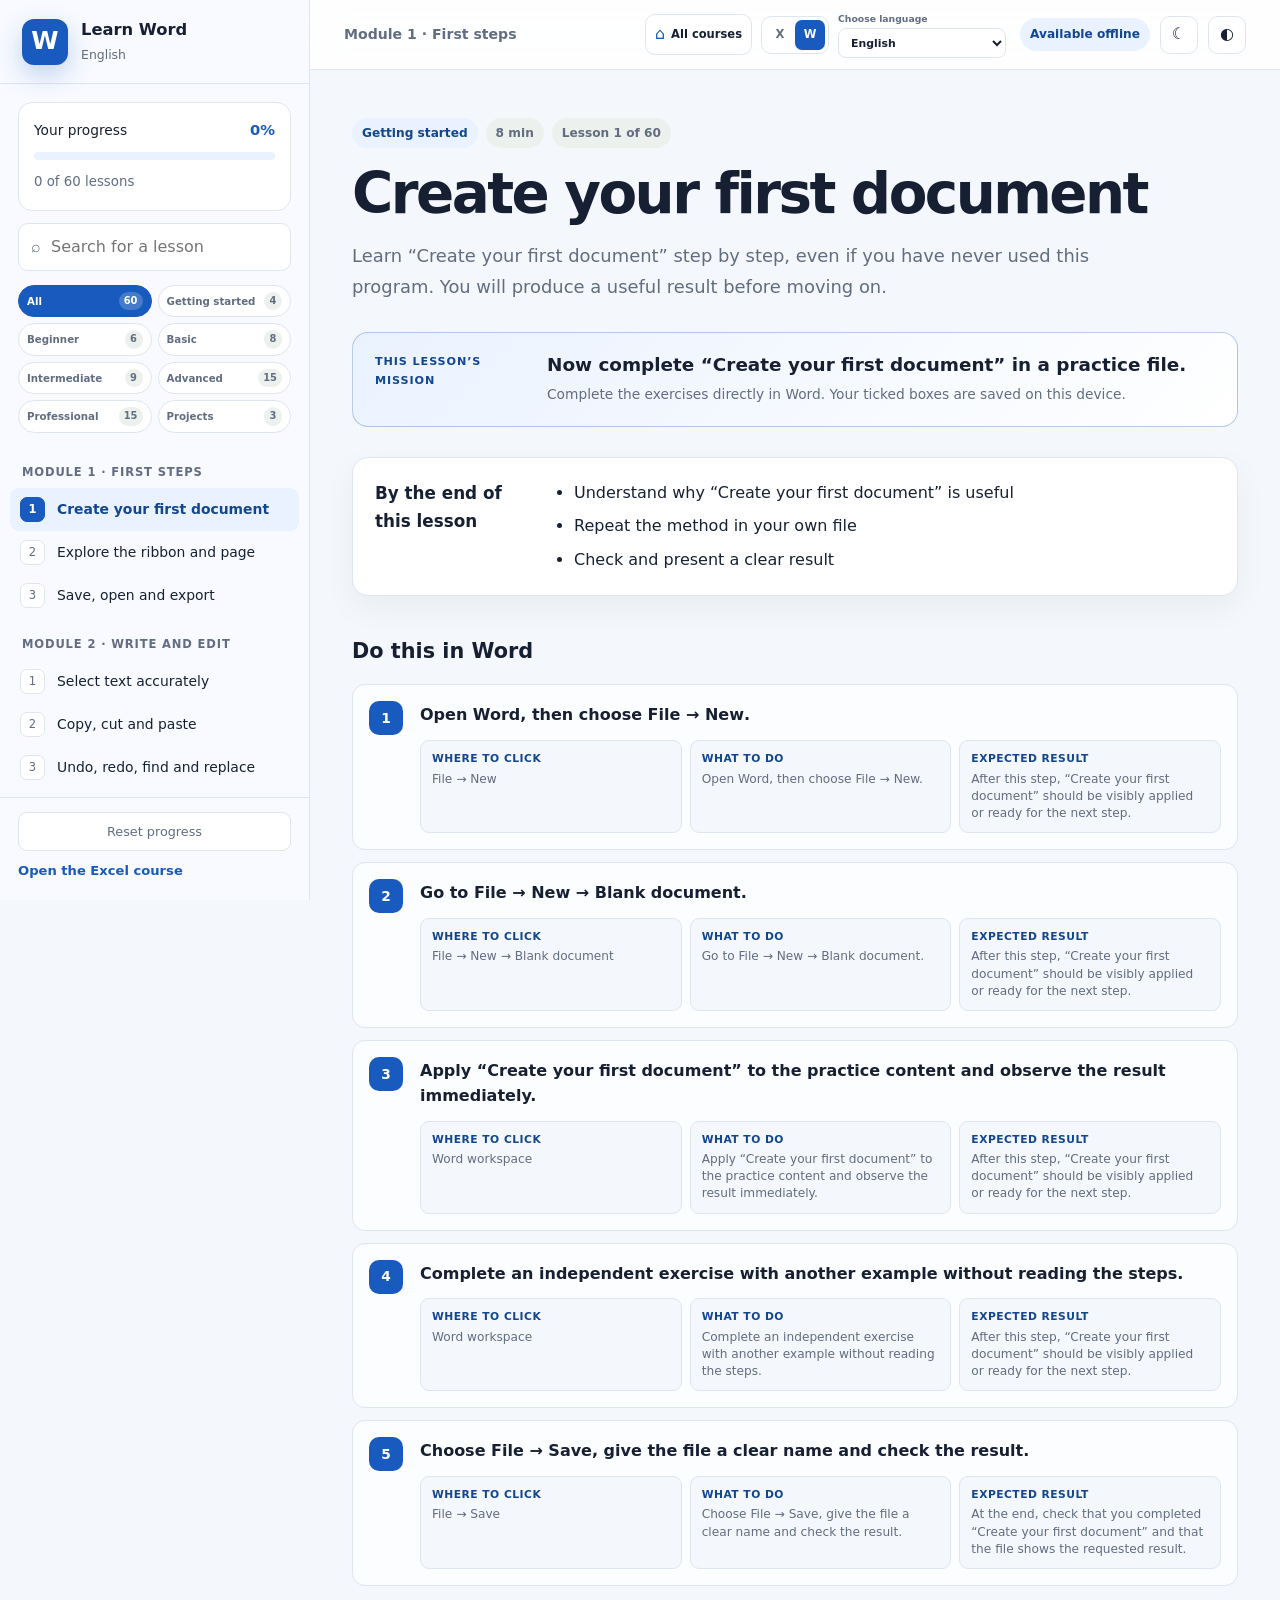
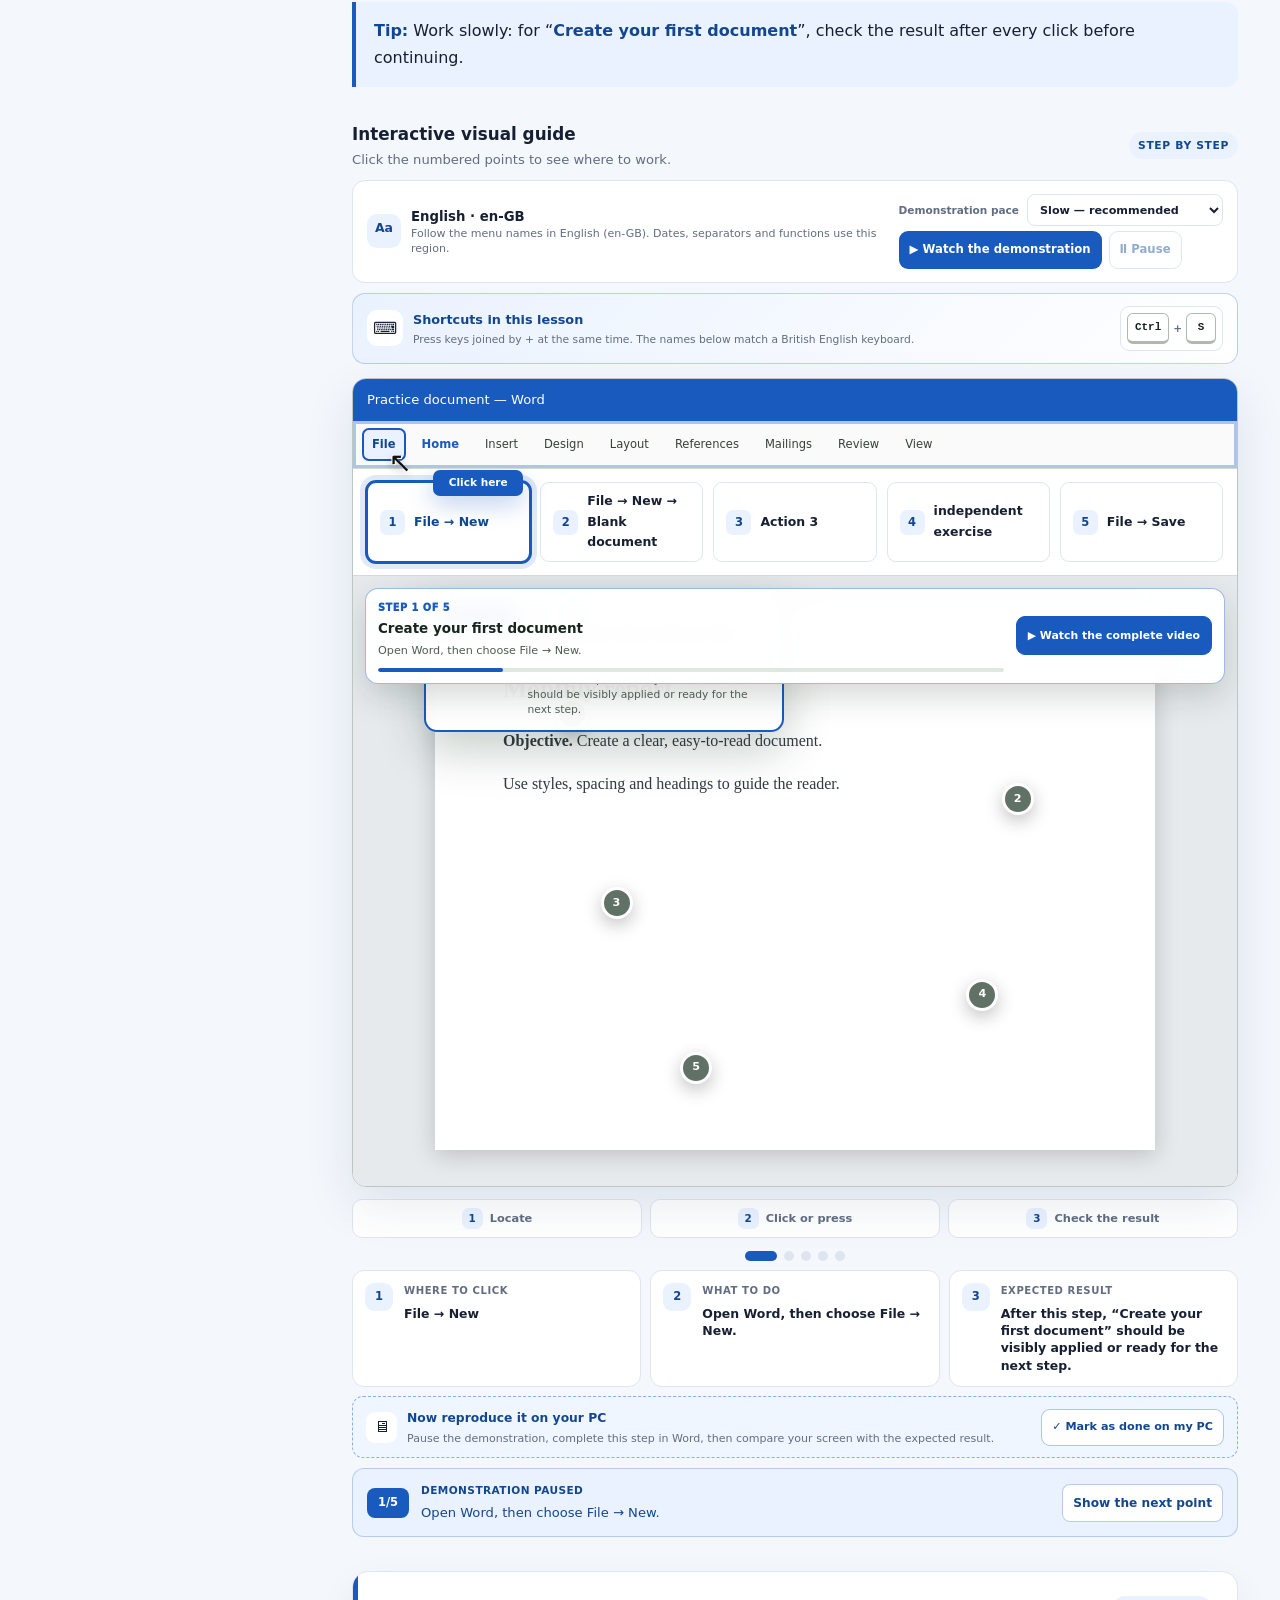
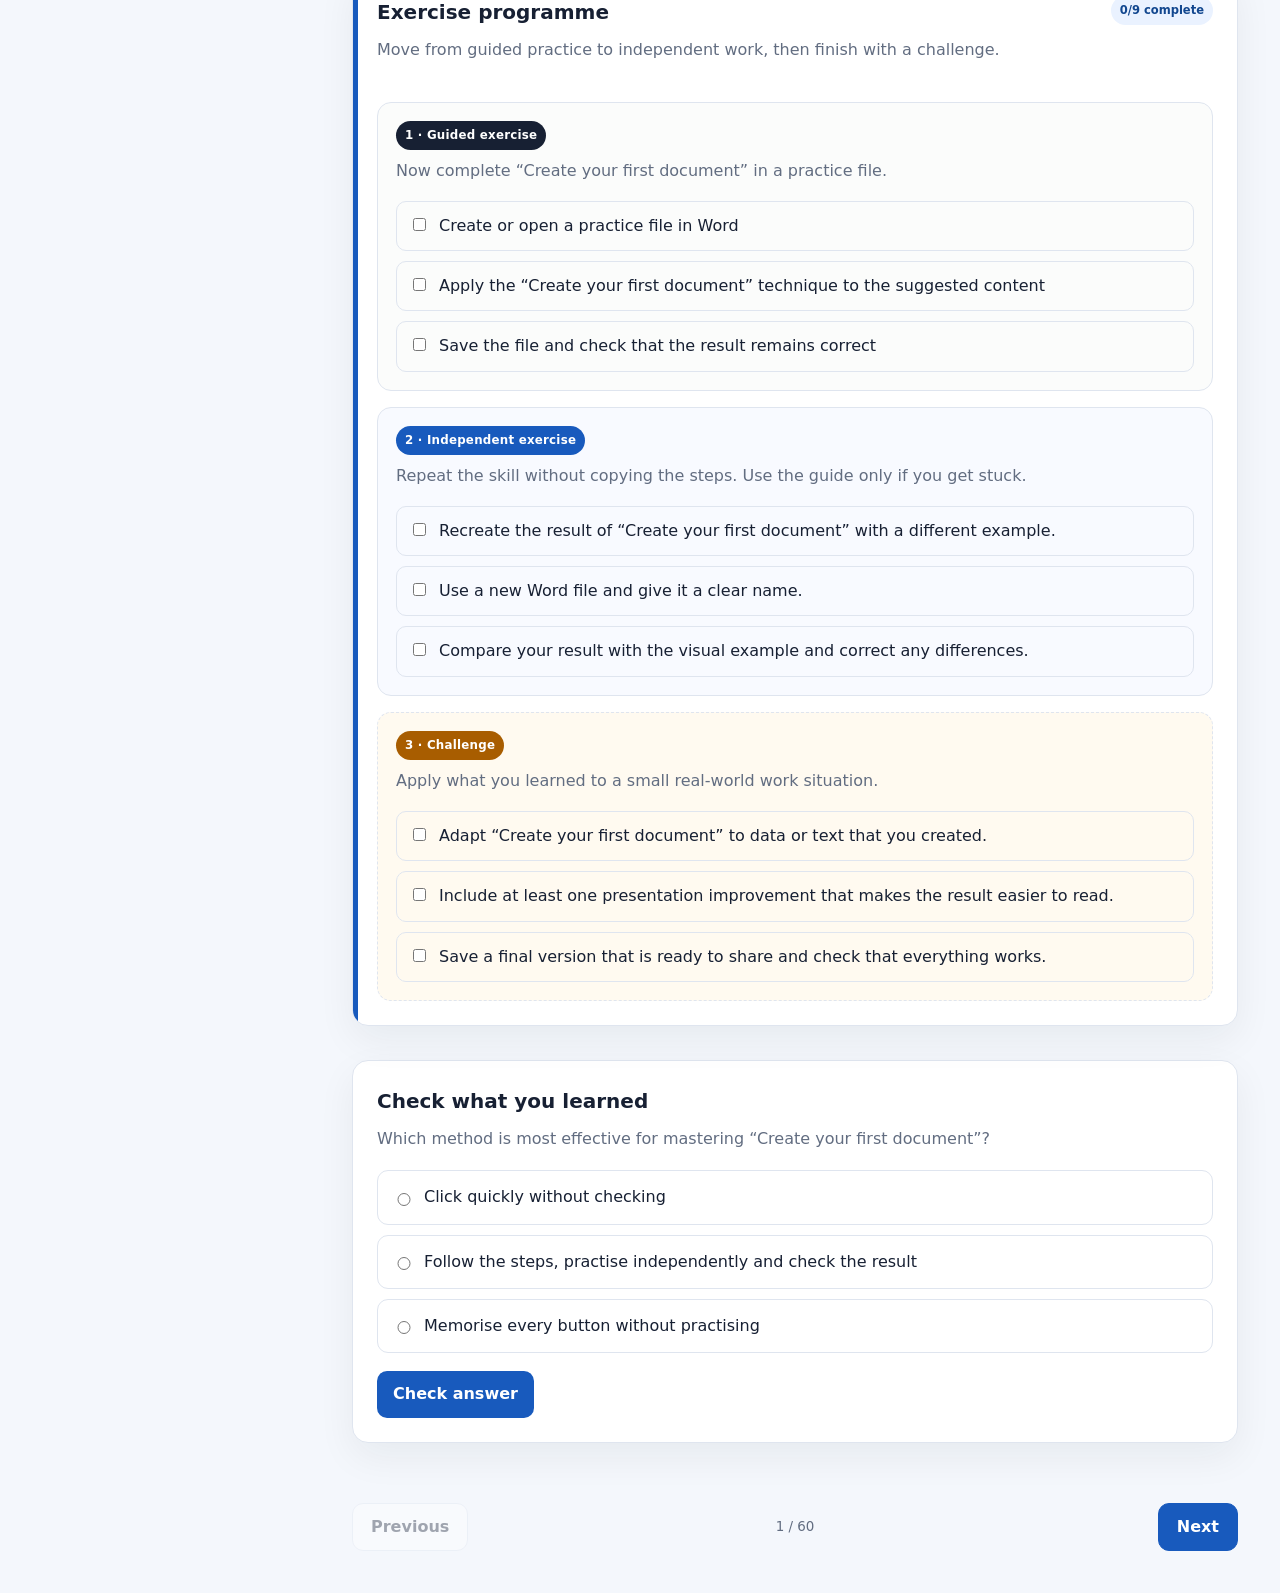
==== commit f243f9e3: "Add complete visual video mode to every lesson" ====
--- a/en-GB/index.html
+++ b/en-GB/index.html
@@ -227,11 +227,14 @@
 .demo-cursor { --cursor-x: 92px; --cursor-y: 105px; position: absolute; z-index: 9; left: 0; top: 0; display: flex; align-items: center; gap: 3px; pointer-events: none; transform: translate(var(--cursor-x), var(--cursor-y)); transition: transform .55s cubic-bezier(.2,.8,.2,1); filter: drop-shadow(0 4px 4px rgba(0,0,0,.22)); }
 .demo-cursor i { display: block; color: #111; font-size: 1.75rem; font-style: normal; line-height: 1; text-shadow: -1px -1px 0 #fff, 1px 1px 0 #fff; animation: cursorTap 1.35s ease-in-out infinite; }
 .demo-cursor b { display: none; }
+.demo-cursor::after { content: ""; position: absolute; left: -8px; top: -7px; width: 30px; height: 30px; border: 3px solid var(--accent); border-radius: 50%; opacity: 0; transform: scale(.35); }
 @keyframes cursorTap { 45%, 60% { transform: translate(-3px, -3px) scale(.88); } }
+@keyframes cursorClickRing { 0%, 34% { opacity: 0; transform: scale(.35); } 46% { opacity: .9; } 66%, 100% { opacity: 0; transform: scale(1.45); } }
 .result-stamp { position: absolute; z-index: 8; right: 18px; bottom: 18px; padding: 8px 11px; border-radius: 9px; background: #0b6836; color: #fff; font-size: .72rem; font-weight: 900; opacity: 0; transform: translateY(8px) scale(.92); box-shadow: 0 10px 28px rgba(11,104,54,.28); }
 .guided-block:not(.is-playing) .demo-cursor i { animation-play-state: paused; }
 .guided-block.is-playing .keyboard-combo kbd { animation: keyPress var(--demo-duration, 5.6s) ease-in-out infinite; animation-delay: calc(var(--key-order) * .12s); }
 .guided-block.is-playing .result-stamp { animation: resultStamp var(--demo-duration, 5.6s) ease-in-out infinite; }
+.guided-block.is-playing .demo-cursor::after { animation: cursorClickRing var(--demo-duration, 5.6s) ease-out infinite; }
 .guided-block.is-playing .cell.selected,
 .guided-block.is-playing .word-page { animation: workspaceResult var(--demo-duration, 5.6s) ease-in-out infinite; }
 @keyframes keyPress { 18%, 35% { transform: translateY(2px); border-bottom-width: 1px; background: var(--accent-soft); } }
@@ -322,6 +325,36 @@
 .workspace-instruction b { overflow: hidden; color: var(--accent-dark); font-size: .67rem; text-overflow: ellipsis; white-space: nowrap; }
 .workspace-instruction strong { margin-top: 4px; font-size: .79rem; line-height: 1.4; }
 .workspace-instruction small { margin-top: 6px; padding-top: 6px; border-top: 1px solid #dbe5de; color: #526159; font-size: .67rem; line-height: 1.38; }
+.workspace-movie-bar { position: absolute; z-index: 15; left: 12px; right: 12px; top: 12px; min-height: 78px; display: grid; grid-template-columns: minmax(0, 1fr) auto; align-items: center; gap: 12px; padding: 11px 12px; border: 1px solid rgba(var(--accent-rgb), .42); border-radius: 13px; background: rgba(255,255,255,.96); color: #17251c; box-shadow: 0 12px 32px rgba(15,42,25,.18); pointer-events: none; backdrop-filter: blur(8px); }
+.movie-copy { min-width: 0; }
+.movie-copy > span { display: block; margin-bottom: 2px; color: var(--accent); font-size: .61rem; font-weight: 950; letter-spacing: .055em; text-transform: uppercase; }
+.movie-copy strong, .movie-copy small { display: block; overflow: hidden; text-overflow: ellipsis; white-space: nowrap; }
+.movie-copy strong { font-size: .84rem; }
+.movie-copy small { margin-top: 2px; color: #4d5c52; font-size: .7rem; }
+.movie-progress { height: 4px; margin-top: 7px; overflow: hidden; border-radius: 999px; background: #dfe7e1; }
+.movie-progress i { display: block; width: 0; height: 100%; border-radius: inherit; background: var(--accent); transition: width .45s ease; }
+.movie-buttons { display: flex; align-items: center; gap: 6px; pointer-events: auto; }
+.movie-buttons button { min-height: 39px; padding: 8px 11px; border: 1px solid var(--accent); border-radius: 9px; background: var(--accent); color: #fff; cursor: pointer; font-size: .68rem; font-weight: 900; white-space: nowrap; }
+.movie-buttons button + button { border-color: #b9c5bd; background: #fff; color: #35443a; }
+.guided-block.is-movie > .guide-heading,
+.guided-block.is-movie > .demo-toolbar,
+.guided-block.is-movie > .keyboard-coach,
+.guided-block.is-movie > .animation-flow,
+.guided-block.is-movie > .guide-progress,
+.guided-block.is-movie > .instruction-panel,
+.guided-block.is-movie > .reproduce-bar,
+.guided-block.is-movie > .click-coach,
+.guided-block.is-movie .guided-actions { display: none; }
+.guided-block.is-movie .office-preview { border-radius: 16px; box-shadow: 0 24px 65px rgba(13,45,25,.2); }
+.guided-block.is-movie .visual-workspace { min-height: 560px; }
+.guided-block.is-movie .scene { min-height: 560px; }
+.guided-block.is-movie .sheet-viewport { height: 482px; }
+.guided-block.is-movie .workspace-movie-bar { border-width: 2px; }
+.guided-block.is-movie .workspace-instruction,
+.guided-block.is-movie .workspace-instruction.anchored { left: 14px; top: auto; right: 14px; bottom: 14px; width: min(620px, calc(100% - 28px)); }
+.guided-block.is-movie .workspace-instruction small { display: none; }
+.guided-block.is-movie .workspace-pin:not(.active) { opacity: .18; transform: scale(.8); }
+.guided-block.is-movie .workspace-pin.active { animation: guidePulse 1.25s ease-in-out infinite; }
 .workspace-pins { position: absolute; inset: 0; z-index: 9; pointer-events: none; }
 .workspace-pin { position: absolute; width: 32px; height: 32px; display: grid; place-items: center; padding: 0; border: 3px solid #fff; border-radius: 50%; background: #607166; color: #fff; box-shadow: 0 6px 18px rgba(0,0,0,.24); cursor: pointer; pointer-events: auto; font-size: .7rem; font-weight: 900; }
 .workspace-pin:nth-child(1) { left: 23%; top: 20%; }
@@ -329,6 +362,11 @@
 .workspace-pin:nth-child(3) { left: 28%; top: 51%; }
 .workspace-pin:nth-child(4) { right: 27%; top: 66%; }
 .workspace-pin:nth-child(5) { left: 37%; top: 78%; }
+.excel-pins .workspace-pin:nth-child(1) { left: 9%; top: 30%; }
+.excel-pins .workspace-pin:nth-child(2) { left: 29%; top: 42%; }
+.excel-pins .workspace-pin:nth-child(3) { left: 49%; top: 54%; }
+.excel-pins .workspace-pin:nth-child(4) { left: 69%; top: 65%; }
+.excel-pins .workspace-pin:nth-child(5) { left: 83%; top: 75%; }
 .workspace-pin.active { z-index: 10; background: var(--accent); transform: scale(1.22); box-shadow: 0 0 0 7px rgba(var(--accent-rgb), .2), 0 8px 22px rgba(0,0,0,.28); }
 .workspace-pin.complete:not(.active) { background: #0b6836; }
 .word-page-wrap { min-height: 610px; padding: 34px; background: #e7eaed; }
@@ -506,6 +544,13 @@
   .pivot-object { grid-template-columns: 1fr; }
   .workspace-instruction,
   .workspace-instruction.anchored { left: 9px; top: auto; right: 9px; bottom: 9px; width: auto; }
+  .workspace-movie-bar { left: 8px; right: 8px; top: 8px; min-height: 92px; grid-template-columns: minmax(0, 1fr); gap: 7px; padding: 9px; }
+  .movie-buttons { justify-content: stretch; }
+  .movie-buttons button { flex: 1; min-height: 42px; }
+  .guided-block.is-movie .visual-workspace, .guided-block.is-movie .scene { min-height: 590px; }
+  .guided-block.is-movie .sheet-viewport { height: 512px; }
+  .guided-block.is-movie .workspace-instruction,
+  .guided-block.is-movie .workspace-instruction.anchored { left: 8px; right: 8px; bottom: 8px; width: auto; }
   .workspace-step { white-space: normal; }
   .word-page-wrap { min-height: 560px; padding: 14px; }
   .word-page { min-height: 520px; padding: 38px 26px; }
@@ -548,6 +593,9 @@
   .workspace-instruction { grid-template-columns: 1fr; gap: 5px; padding: 10px; }
   .workspace-step { justify-self: start; }
   .workspace-instruction small { max-height: 38px; overflow: hidden; }
+  .movie-copy strong, .movie-copy small { white-space: normal; }
+  .movie-copy small { max-height: 34px; overflow: hidden; }
+  .movie-buttons button { padding-left: 8px; padding-right: 8px; }
   .word-page-wrap { min-height: 520px; padding: 9px; }
   .word-page { min-height: 490px; padding: 34px 21px; }
   .lesson-footer { padding-left: 14px; padding-right: 14px; }
@@ -559,6 +607,7 @@
   .guided-block.is-playing .animation-flow span,
   .guided-block.is-playing .keyboard-combo kbd,
   .guided-block.is-playing .result-stamp,
+  .guided-block.is-playing .demo-cursor::after,
   .guided-block.is-playing .cell.selected,
   .guided-block.is-playing .word-page { animation: none !important; }
   .guided-block.is-playing .result-stamp { opacity: 1; transform: none; }
@@ -744,6 +793,8 @@
   "clickHere": "Click here",
   "restartGuide": "Restart the guide",
   "playDemo": "Watch the demonstration",
+  "playFullMovie": "Watch the complete video",
+  "exitMovie": "Exit video mode",
   "pauseDemo": "Pause",
   "replayDemo": "Replay demonstration",
   "animationSpeed": "Demonstration pace",
@@ -3704,11 +3755,12 @@
     const cursor = `<div class="demo-cursor" id="demoCursor" aria-hidden="true"><i>↖</i><b>${escapeHTML(t.clickHere)}</b></div><div class="result-stamp" aria-hidden="true">✓ ${escapeHTML(t.verifyChange)}</div>`;
     const workspaceGuide = `<aside class="workspace-instruction" id="workspaceInstruction" aria-live="polite"><span class="workspace-step" id="workspaceStep">${escapeHTML(format(t.stepLabel, { current: 1, total: item.steps.length }))}</span><div><b id="workspaceWhere">${escapeHTML(first.where)}</b><strong id="workspaceAction">${escapeHTML(first.action)}</strong><small id="workspaceResult">${escapeHTML(first.result)}</small></div></aside>`;
     const workspacePins = item.steps.map((step, index) => `<button type="button" class="workspace-pin" data-workspace-step="${index}" style="--pin-index:${index}" aria-label="${escapeHTML(format(t.stepLabel, { current: index + 1, total: item.steps.length }))}"><span>${index + 1}</span></button>`).join('');
+    const movieBar = `<div class="workspace-movie-bar" id="workspaceMovieBar"><div class="movie-copy"><span id="movieStep">${escapeHTML(format(t.stepLabel, { current: 1, total: item.steps.length }))}</span><strong>${escapeHTML(item.title)}</strong><small id="movieAction">${escapeHTML(first.action)}</small><div class="movie-progress" aria-hidden="true"><i id="movieProgress"></i></div></div><div class="movie-buttons"><button id="movieToggle" type="button">▶ ${escapeHTML(t.playFullMovie)}</button><button id="movieExit" type="button" hidden>${escapeHTML(t.exitMovie)}</button></div></div>`;
     const keyboard = keyboardHTML(item);
     if (course.slug === 'excel') {
-      return `<div class="guided-block" id="guidedBlock"><div class="guide-heading"><div><strong>${escapeHTML(t.visualGuide)}</strong><span>${escapeHTML(t.visualGuideHelp)}</span></div><span class="live-badge">${escapeHTML(t.stepByStep)}</span></div>${controls}${keyboard}<div class="office-preview" id="officePreview" data-demo-zone="ribbon" aria-label="${escapeHTML(t.excelSimulation)}"><div class="preview-titlebar">${escapeHTML(t.excelWorkbookTitle)}</div><div class="preview-ribbon">${ribbonHTML()}</div><div class="guided-actions">${actions}</div><div class="visual-workspace" id="visualWorkspace">${excelScene(item)}${workspaceGuide}</div>${cursor}</div>${coach}</div>`;
+      return `<div class="guided-block" id="guidedBlock"><div class="guide-heading"><div><strong>${escapeHTML(t.visualGuide)}</strong><span>${escapeHTML(t.visualGuideHelp)}</span></div><span class="live-badge">${escapeHTML(t.stepByStep)}</span></div>${controls}${keyboard}<div class="office-preview" id="officePreview" data-demo-zone="ribbon" aria-label="${escapeHTML(t.excelSimulation)}"><div class="preview-titlebar">${escapeHTML(t.excelWorkbookTitle)}</div><div class="preview-ribbon">${ribbonHTML()}</div><div class="guided-actions">${actions}</div><div class="visual-workspace excel-workspace" id="visualWorkspace">${excelScene(item)}<div class="workspace-pins excel-pins">${workspacePins}</div>${movieBar}${workspaceGuide}</div>${cursor}</div>${coach}</div>`;
     }
-    return `<div class="guided-block" id="guidedBlock"><div class="guide-heading"><div><strong>${escapeHTML(t.visualGuide)}</strong><span>${escapeHTML(t.visualGuideHelp)}</span></div><span class="live-badge">${escapeHTML(t.stepByStep)}</span></div>${controls}${keyboard}<div class="office-preview" id="officePreview" data-demo-zone="ribbon" aria-label="${escapeHTML(t.wordSimulation)}"><div class="preview-titlebar">${escapeHTML(t.wordDocumentTitle)}</div><div class="preview-ribbon">${ribbonHTML()}</div><div class="guided-actions">${actions}</div><div class="visual-workspace word-workspace" id="visualWorkspace"><div class="word-page-wrap">${wordScene(item)}</div><div class="workspace-pins">${workspacePins}</div>${workspaceGuide}</div>${cursor}</div>${coach}</div>`;
+    return `<div class="guided-block" id="guidedBlock"><div class="guide-heading"><div><strong>${escapeHTML(t.visualGuide)}</strong><span>${escapeHTML(t.visualGuideHelp)}</span></div><span class="live-badge">${escapeHTML(t.stepByStep)}</span></div>${controls}${keyboard}<div class="office-preview" id="officePreview" data-demo-zone="ribbon" aria-label="${escapeHTML(t.wordSimulation)}"><div class="preview-titlebar">${escapeHTML(t.wordDocumentTitle)}</div><div class="preview-ribbon">${ribbonHTML()}</div><div class="guided-actions">${actions}</div><div class="visual-workspace word-workspace" id="visualWorkspace"><div class="word-page-wrap">${wordScene(item)}</div><div class="workspace-pins word-pins">${workspacePins}</div>${movieBar}${workspaceGuide}</div>${cursor}</div>${coach}</div>`;
   }
 
   function stripTags(value = '') {
@@ -3860,10 +3912,16 @@
     const visualWorkspace = $('#visualWorkspace');
     const workspaceInstruction = $('#workspaceInstruction');
     const workspacePins = [...document.querySelectorAll('[data-workspace-step]')];
+    const movieToggle = $('#movieToggle');
+    const movieExit = $('#movieExit');
+    const movieStep = $('#movieStep');
+    const movieAction = $('#movieAction');
+    const movieProgress = $('#movieProgress');
     const block = $('#guidedBlock');
     let step = 0;
     let playing = false;
     let finished = false;
+    let movieMode = false;
     const savedGuideSteps = Array.isArray(guideState[lessonId(current)]) ? guideState[lessonId(current)] : [];
     const doneSteps = new Set(savedGuideSteps.filter(index => Number.isInteger(index) && index >= 0 && index < targets.length));
     const setDemoSpeed = () => {
@@ -3874,6 +3932,17 @@
     };
     setDemoSpeed();
 
+    const syncMovieControls = () => {
+      if (!movieToggle) return;
+      movieToggle.textContent = playing
+        ? `Ⅱ ${t.pauseDemo}`
+        : finished
+          ? `↻ ${t.replayDemo}`
+          : `▶ ${t.playFullMovie}`;
+      movieToggle.setAttribute('aria-pressed', String(playing));
+      if (movieExit) movieExit.hidden = !movieMode;
+    };
+
     const stop = (announce = true) => {
       clearInterval(coachTimer);
       coachTimer = undefined;
@@ -3882,6 +3951,7 @@
       pause.disabled = true;
       if (announce) status.textContent = t.demoPaused;
       block.classList.remove('is-playing');
+      syncMovieControls();
     };
 
     const moveCursor = target => requestAnimationFrame(() => {
@@ -3933,14 +4003,18 @@
       $('#workspaceWhere').textContent = details.where;
       $('#workspaceAction').textContent = details.action;
       $('#workspaceResult').textContent = details.result;
+      if (movieStep) movieStep.textContent = format(t.stepLabel, { current: step + 1, total: targets.length });
+      if (movieAction) movieAction.textContent = details.action;
+      if (movieProgress) movieProgress.style.width = `${Math.round(((step + 1) / targets.length) * 100)}%`;
       next.textContent = step === targets.length - 1 ? t.restartGuide : t.showNextPoint;
       doneButton.classList.toggle('done', doneSteps.has(step));
       doneButton.textContent = doneSteps.has(step) ? `✓ ${t.stepDone}` : `✓ ${t.markStepDone}`;
       doneButton.setAttribute('aria-pressed', String(doneSteps.has(step)));
       preview.dataset.demoZone = step === 0 ? 'ribbon' : step === targets.length - 1 ? 'result' : 'workspace';
       let activeRibbon;
+      const ribbonHaystack = `${details.where} ${details.action} ${actionLabel(item.steps[step], step)}`.toLocaleLowerCase(t.locale);
       ribbonTabs.forEach(tab => {
-        const active = details.where.toLocaleLowerCase(t.locale).includes(tab.textContent.toLocaleLowerCase(t.locale));
+        const active = ribbonHaystack.includes(tab.textContent.toLocaleLowerCase(t.locale));
         tab.classList.toggle('tab-active', active);
         if (active) activeRibbon = tab;
       });
@@ -3969,10 +4043,19 @@
           viewport.scrollLeft = Math.max(0, selectedCell.offsetLeft - 170);
         }
       }
+      const semanticText = `${details.where} ${details.action}`.toLocaleLowerCase(t.locale);
+      const startupTarget = /livro em branco|documento em branco|classeur vierge|document vierge|libro en blanco|documento en blanco|blank workbook|blank document/.test(semanticText)
+        ? preview.querySelector('.preview-titlebar')
+        : null;
+      const axisTarget = /letras no topo|colunas|columnas|colonnes|columns|números à esquerda|linhas|filas|lignes|rows/.test(semanticText)
+        ? (columnHeaders[0] || rowHeaders[0])
+        : null;
       const activePin = workspacePins[step];
-      const workspaceTarget = selectedCell || activePin || activeRibbon;
+      const workspaceTarget = selectedCell || activeRibbon || startupTarget || axisTarget || activePin || visualWorkspace?.querySelector('.scene, .word-page');
+      workspacePins.forEach((pin, index) => pin.classList.toggle('active', workspaceTarget === activePin && index === step));
       positionWorkspaceInstruction(workspaceTarget);
-      moveCursor(workspaceTarget || targets[step]);
+      moveCursor(workspaceTarget);
+      syncMovieControls();
     };
     const advance = (manual = true) => {
       if (manual) stop();
@@ -3982,22 +4065,26 @@
       show();
     };
 
-    const start = () => {
+    const start = (fromBeginning = false, enterMovie = true) => {
       clearInterval(coachTimer);
-      if (finished) step = 0;
+      if (fromBeginning || finished) step = 0;
       finished = false;
       playing = true;
+      if (enterMovie) movieMode = true;
+      block.classList.toggle('is-movie', movieMode);
       block.classList.add('is-playing');
       play.disabled = true;
       pause.disabled = false;
       status.textContent = t.demoPlaying;
       show();
+      if (enterMovie) visualWorkspace?.scrollIntoView({ behavior: 'smooth', block: 'center' });
       coachTimer = setInterval(() => {
         if (step === targets.length - 1) {
           stop(false);
           finished = true;
           status.textContent = t.demoFinished;
           play.innerHTML = `↻ ${escapeHTML(t.replayDemo)}`;
+          syncMovieControls();
           return;
         }
         advance(false);
@@ -4017,18 +4104,34 @@
     dots.forEach((dot, index) => dot.addEventListener('click', () => { stop(); step = index; finished = false; show(); }));
     workspacePins.forEach((pin, index) => pin.addEventListener('click', () => { stop(); step = index; finished = false; show(); }));
     next.addEventListener('click', () => advance(true));
-    play.addEventListener('click', start);
+    play.addEventListener('click', () => start(false, true));
     pause.addEventListener('click', stop);
+    movieToggle?.addEventListener('click', () => {
+      if (playing) {
+        stop();
+        return;
+      }
+      start(!movieMode || finished, true);
+    });
+    movieExit?.addEventListener('click', () => {
+      stop();
+      movieMode = false;
+      finished = false;
+      block.classList.remove('is-movie');
+      play.innerHTML = `▶ ${escapeHTML(t.playDemo)}`;
+      show();
+    });
     doneButton.addEventListener('click', toggleDone);
     speed.addEventListener('change', () => {
       const resume = playing;
       stop(false);
       setDemoSpeed();
       status.textContent = resume ? t.speedChanged : t.demoPaused;
-      if (resume) start();
+      if (resume) start(false, movieMode);
     });
     window.addEventListener('resize', show, { passive: true });
     show();
+    syncMovieControls();
   }
 
   function stripToText(value = '') {
